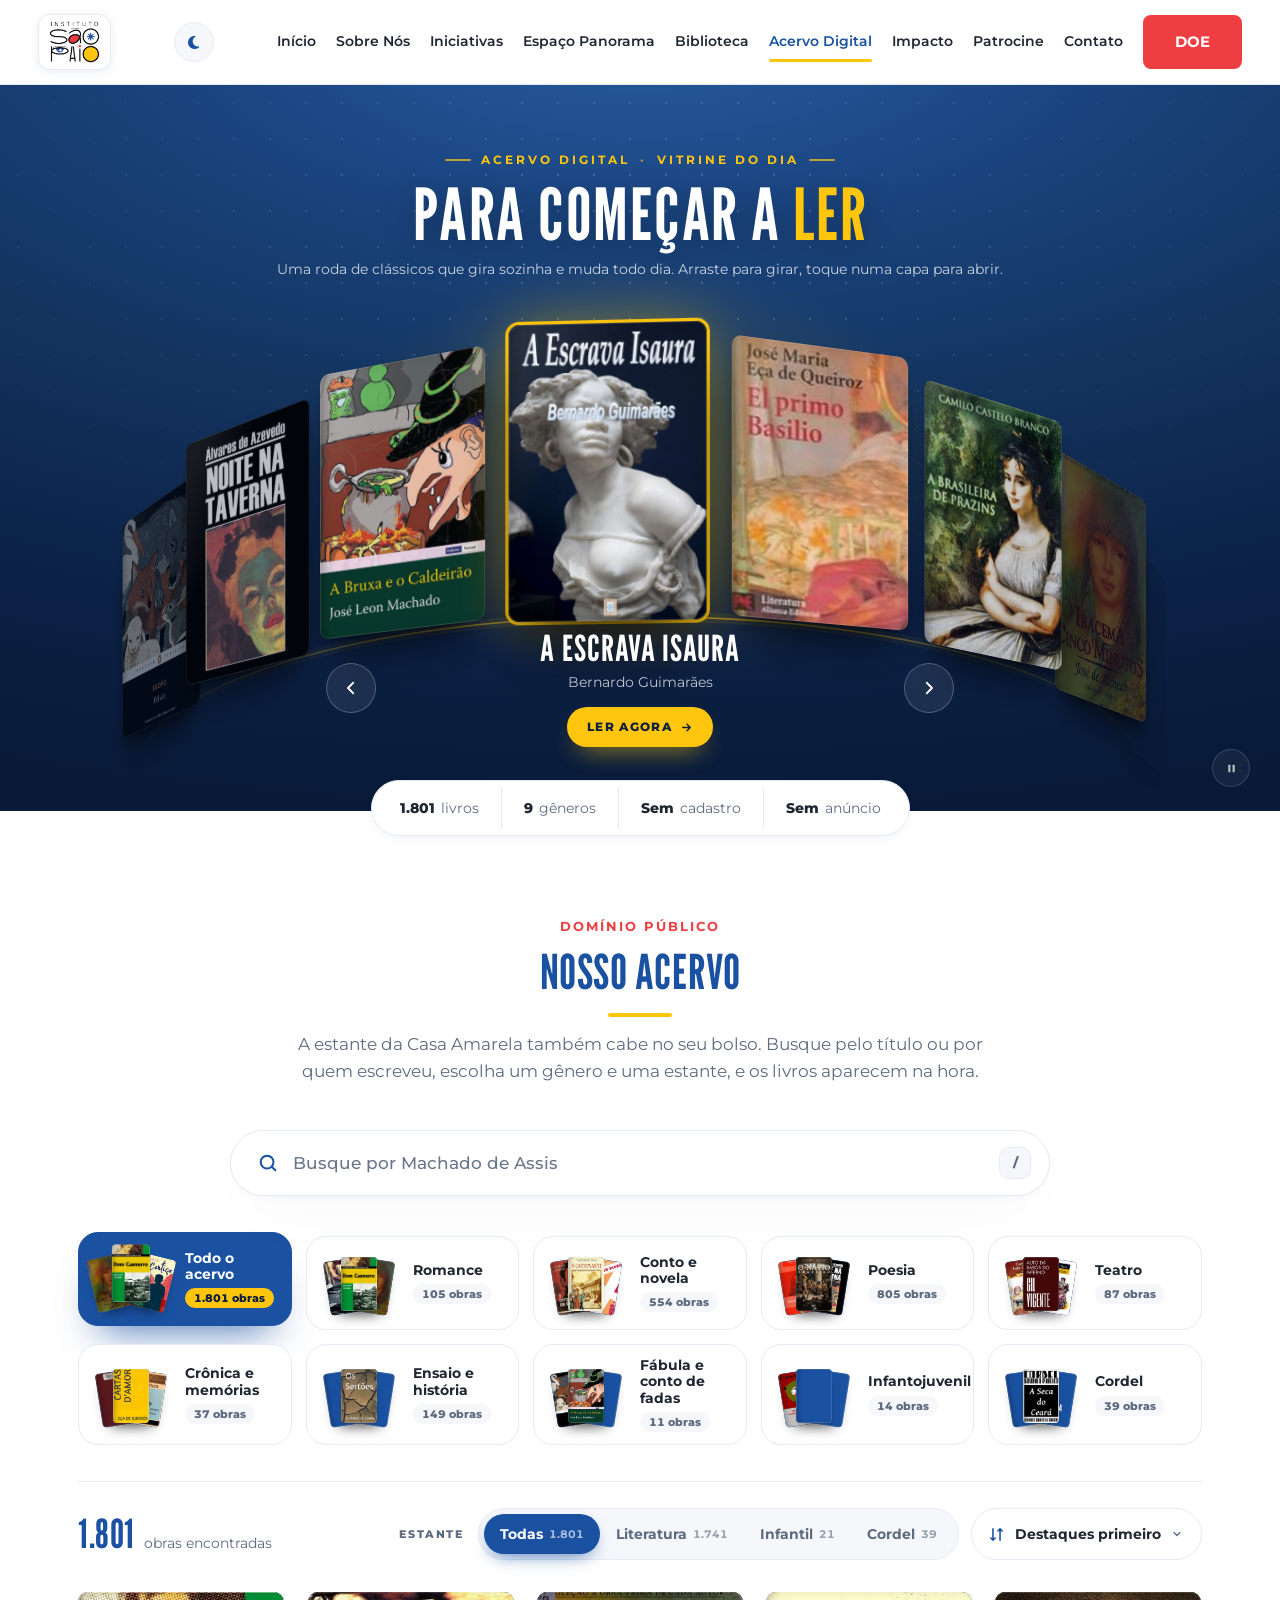
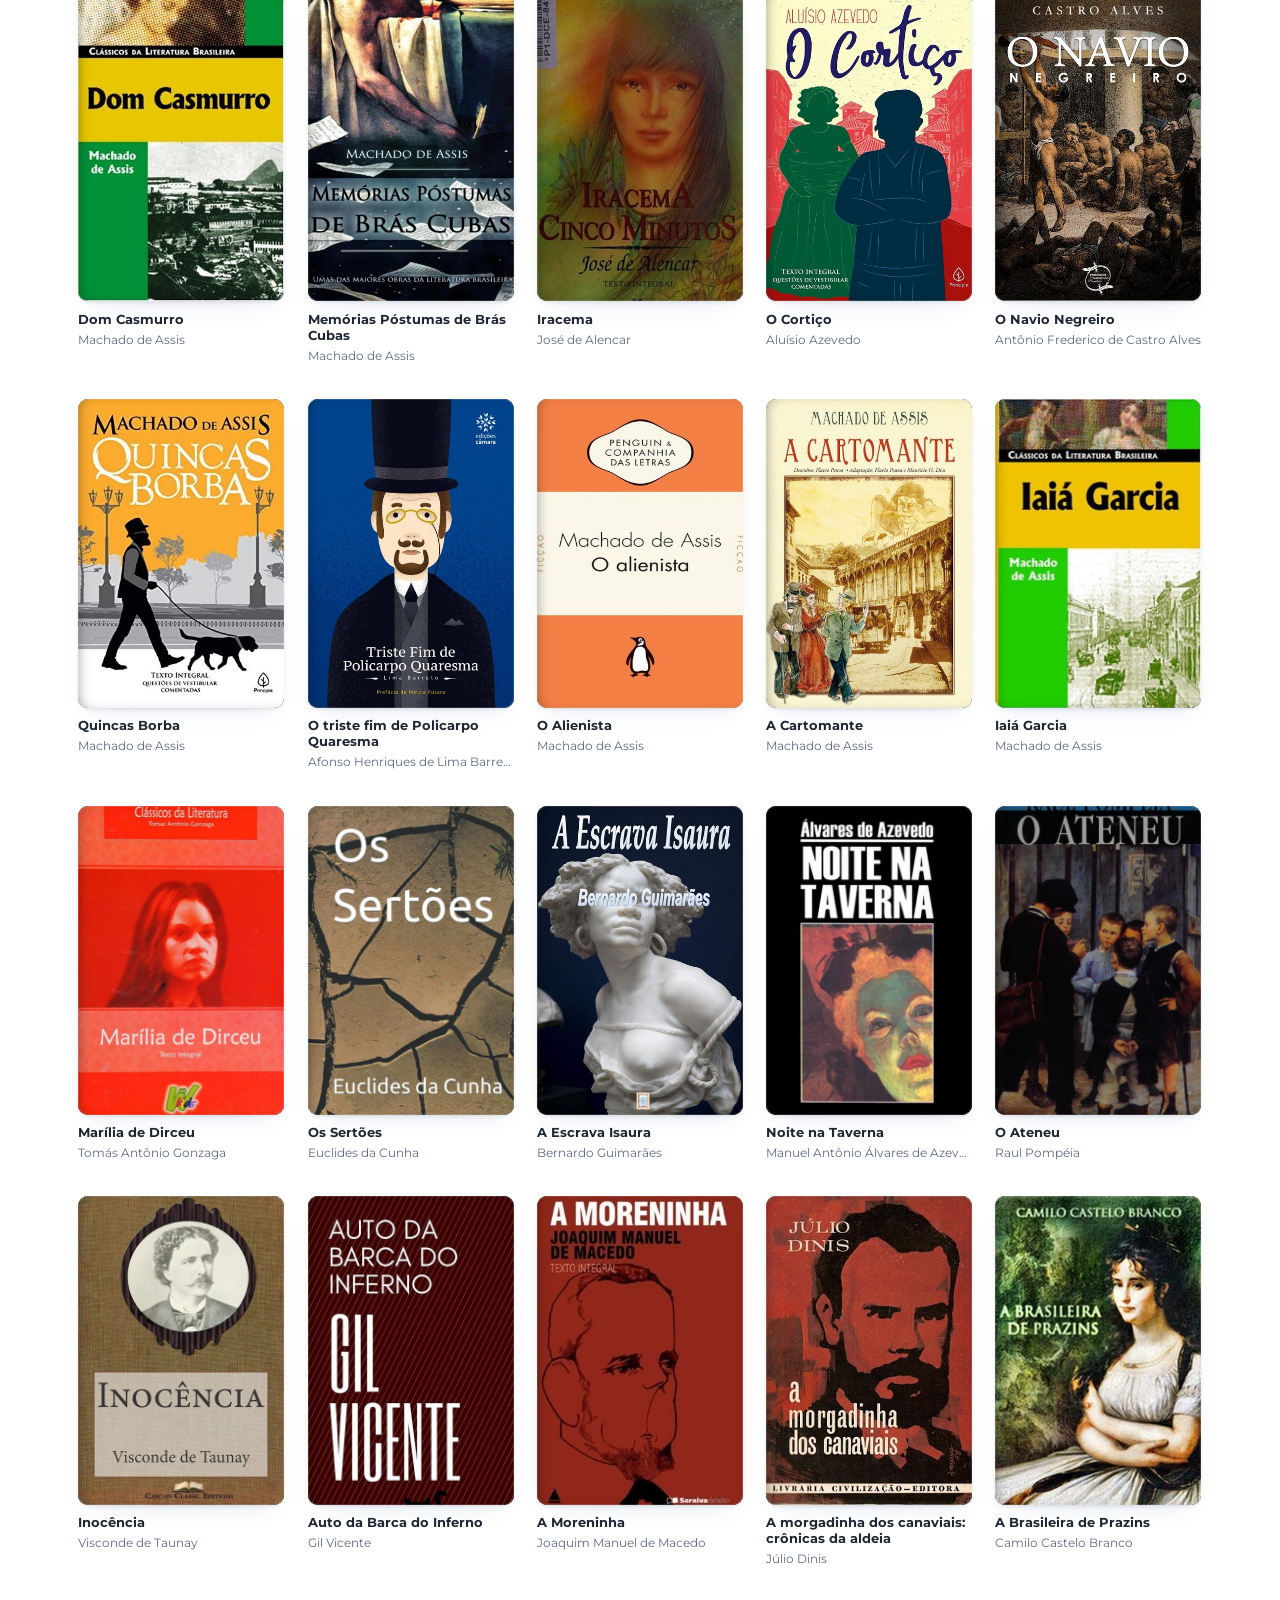
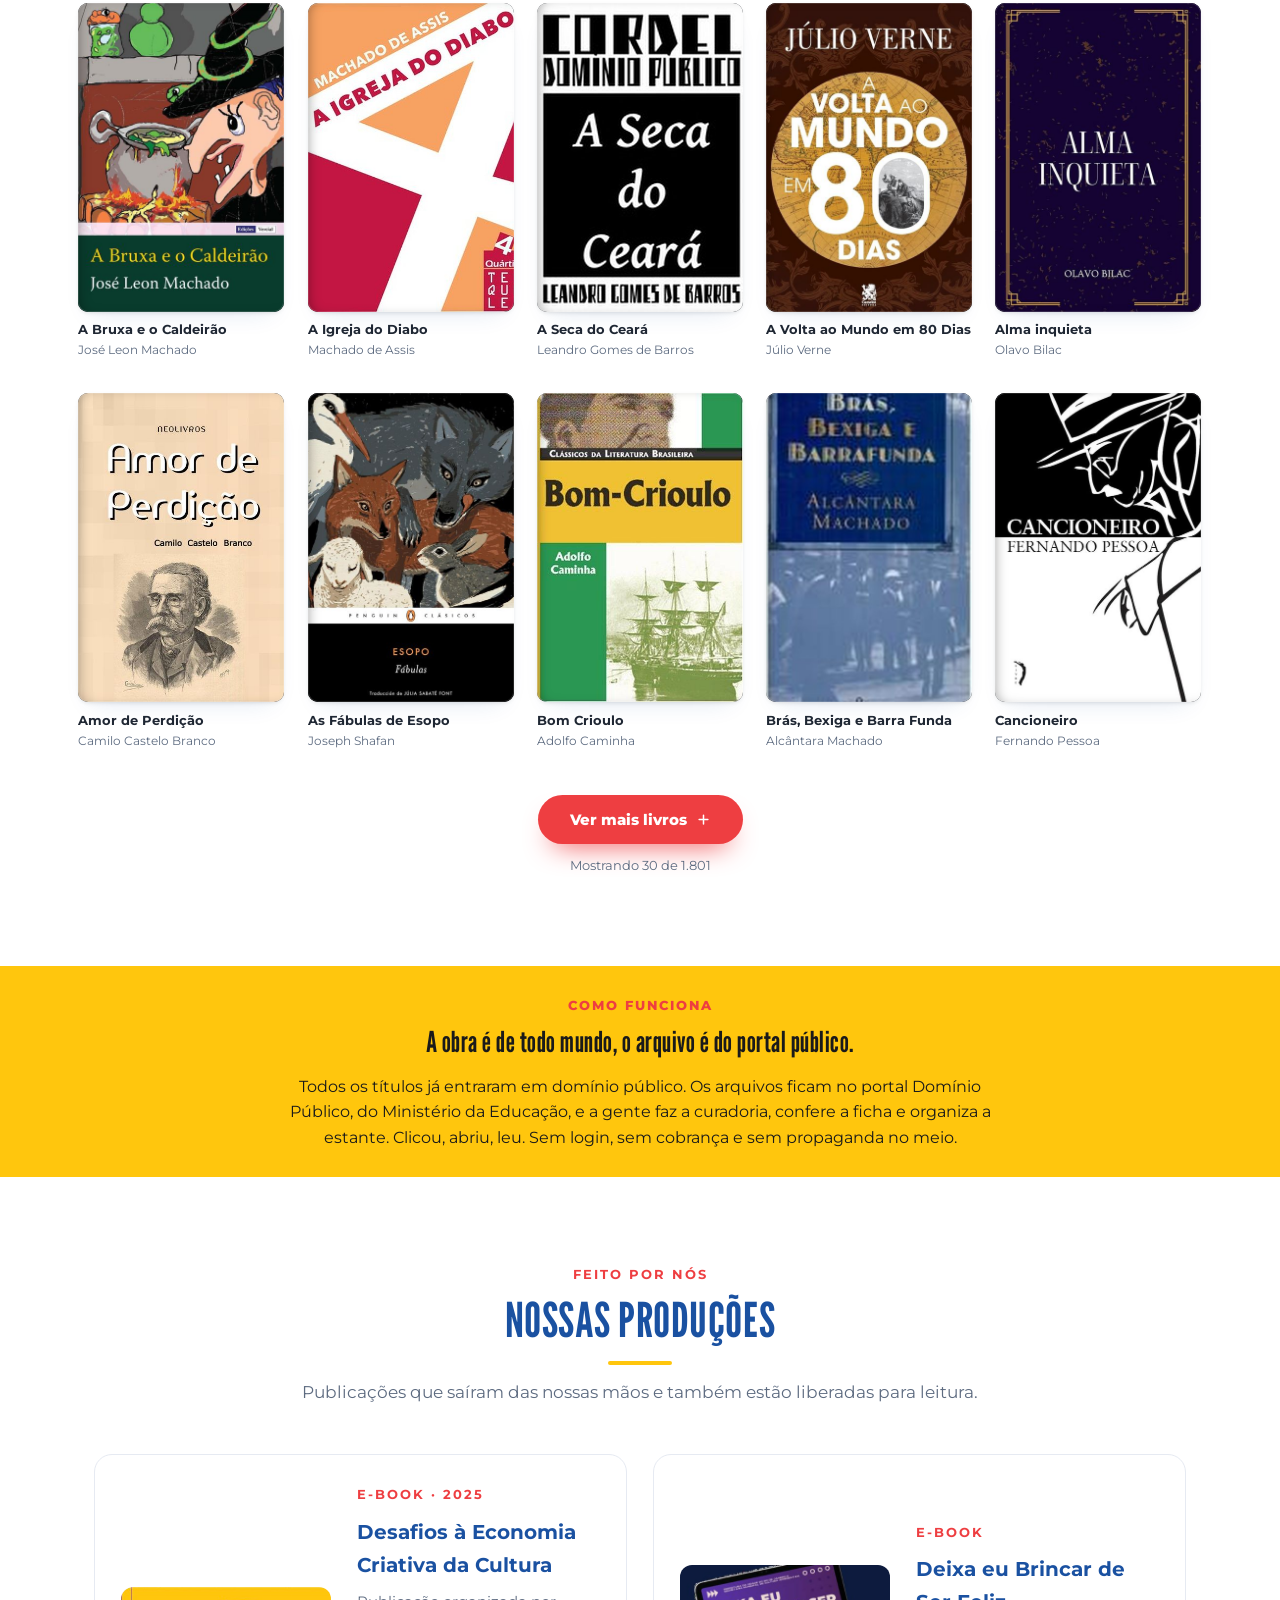
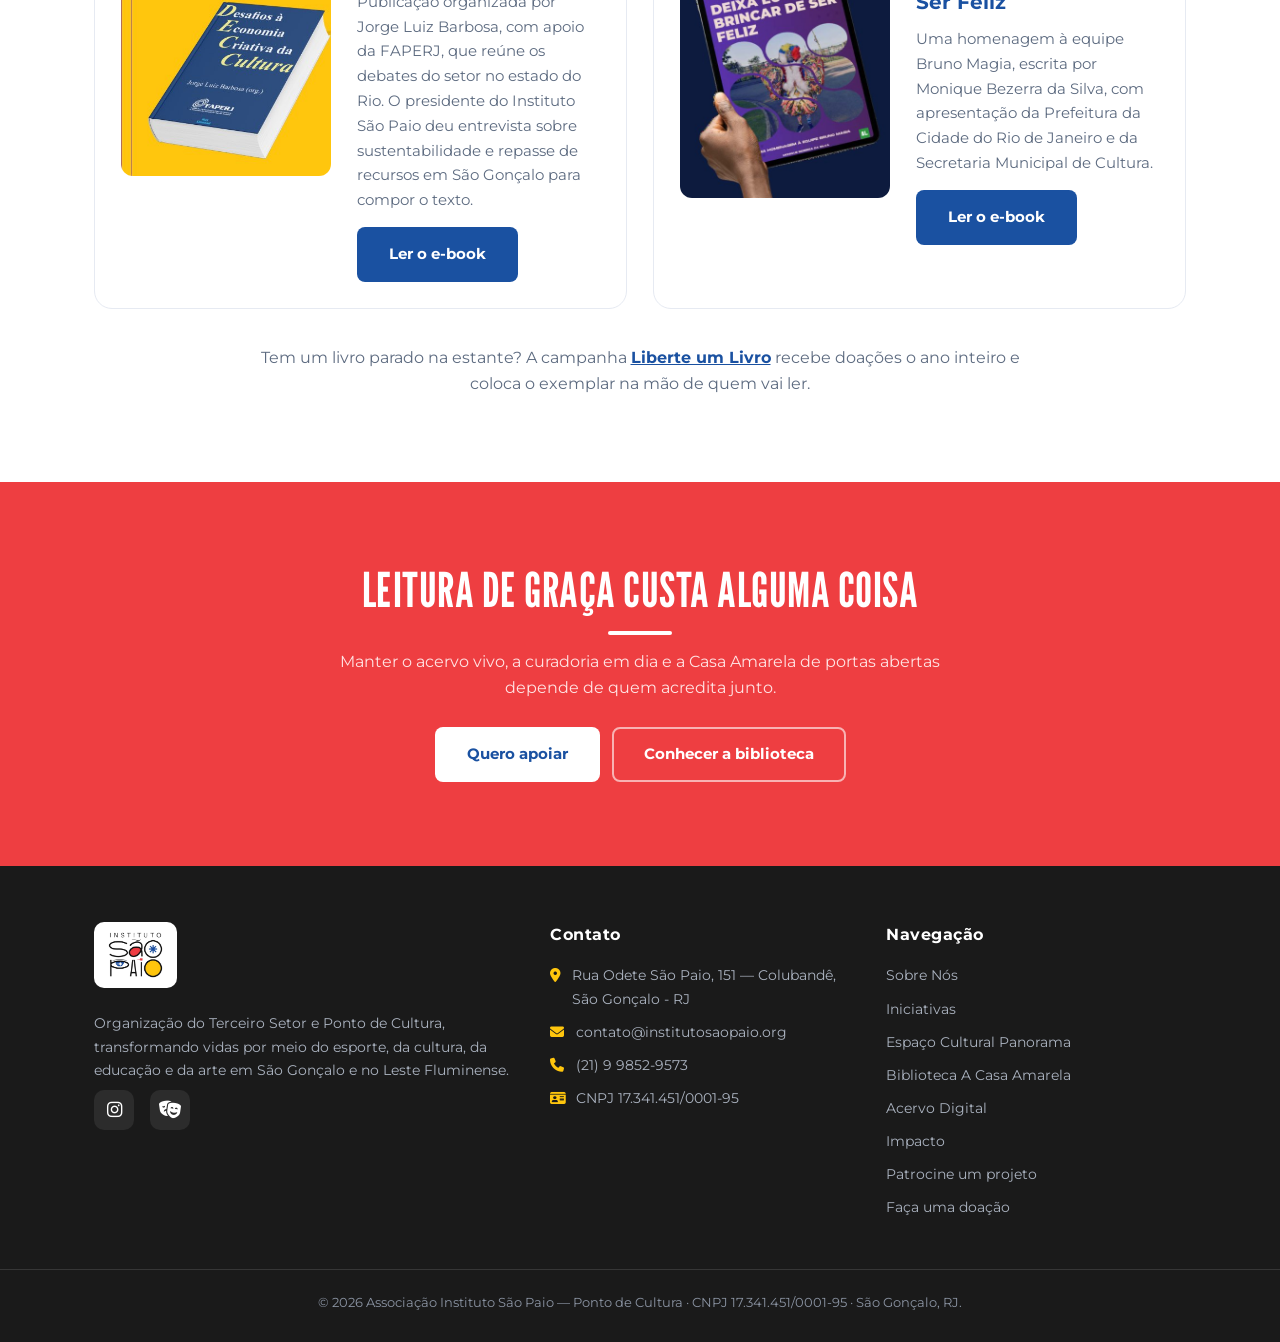
==== acervo.html @ c8439cd5 "Publica o novo Acervo Digital: vitrine em meia-lua e busca refeita A vitrine do dia virou um anel 3D" ====
<!DOCTYPE html>
<html lang="pt-BR">
<head>
    <meta charset="UTF-8">
    <meta name="viewport" content="width=device-width, initial-scale=1.0">
    <meta name="description" content="Acervo Digital da Biblioteca A Casa Amarela Oton São Paio: mais de 1.800 obras de literatura, literatura infantil e cordel em domínio público, com capa e leitura direta, de graça, sem cadastro e sem anúncio.">
    <title>Acervo Digital — Biblioteca A Casa Amarela Oton São Paio</title>
    <link rel="preconnect" href="https://fonts.googleapis.com">
    <link rel="preconnect" href="https://fonts.gstatic.com" crossorigin>
    <link href="https://fonts.googleapis.com/css2?family=League+Gothic&family=Montserrat:wght@400;500;600;700;800&display=swap" rel="stylesheet">
    <link rel="stylesheet" href="https://cdnjs.cloudflare.com/ajax/libs/font-awesome/6.4.0/css/all.min.css">
    <script>
        /* Aplica o tema salvo antes da página aparecer (evita "piscar") */
        (function(){try{var t=localStorage.getItem('isp-tema')||'claro';document.documentElement.setAttribute('data-tema',t);}catch(e){}})();
    </script>
    <link rel="icon" type="image/png" href="img/Logo.png">
    <link rel="stylesheet" href="style.css?v=20260926d">
</head>
<body>
    <!-- ===== CABECALHO (igual em todas as paginas) ===== -->
    <header class="site-header">
        <div class="header-inner">
            <a class="brand" href="index.html">
                <img class="logo" src="img/Logo.png" alt="Instituto São Paio">
            </a>
            <button class="nav-toggle" aria-label="Abrir menu"><i class="fas fa-bars"></i></button>
            <nav class="nav">
            <a class="nav-link" href="index.html">Início</a>
            <a class="nav-link" href="sobre.html">Sobre Nós</a>
            <a class="nav-link" href="iniciativas.html">Iniciativas</a>
            <a class="nav-link" href="panorama.html">Espaço Panorama</a>
            <a class="nav-link" href="biblioteca.html">Biblioteca</a>
            <a class="nav-link active" href="acervo.html">Acervo Digital</a>
            <a class="nav-link" href="impacto.html">Impacto</a>
            <a class="nav-link" href="patrocine.html">Patrocine</a>
            <a class="nav-link" href="contato.html">Contato</a>
            <a class="btn btn--accent" href="doe.html">DOE</a>
            </nav>
        </div>
    </header>

    <!-- ===== VITRINE DO DIA: anel 3D de capas em meia-lua, girando sempre =====
         O anel é montado pelo acervo.js. Nas datas marcadas (window.ACERVO_DATAS)
         os textos do topo e os livros da roda mudam para o tema da data. -->
    <section class="acv-palco" id="acv-palco" aria-roledescription="carrossel" aria-label="Vitrine do dia">
        <div class="acv-pontos" aria-hidden="true"></div>
        <div class="acv-halo" aria-hidden="true"></div>
        <svg class="acv-orbita" id="acv-orbita" aria-hidden="true"></svg>
        <div class="acv-cena" id="acv-cena"><div class="acv-anel" id="acv-anel" aria-hidden="true"></div></div>

        <div class="acv-palco-topo">
            <div class="acv-eyebrow"><h1>Acervo Digital</h1><span class="acv-ponto" aria-hidden="true">·</span><span id="rec-eyebrow">Vitrine do dia</span></div>
            <h2 class="acv-titulo" id="rec-titulo">Para começar a <em>ler</em></h2>
            <p class="acv-sub" id="rec-sub">Uma roda de clássicos que gira sozinha e muda todo dia. Arraste para girar, toque numa capa para abrir.</p>
        </div>
        <div class="acv-palco-meio" id="acv-palco-meio"></div>
        <div class="acv-palco-base">
            <button class="acv-seta" id="acv-seta-ant" type="button" aria-label="Livro anterior"><svg viewBox="0 0 24 24" fill="none" stroke="currentColor" stroke-width="2.4" aria-hidden="true"><path d="M15 5l-7 7 7 7" stroke-linecap="round" stroke-linejoin="round"/></svg></button>
            <a class="acv-legenda acv-troca" id="acv-legenda" href="#acervo" rel="noopener">
                <span class="acv-lt" id="acv-leg-t">&nbsp;</span>
                <span class="acv-la" id="acv-leg-a">&nbsp;</span>
                <span class="acv-ler">Ler agora <svg viewBox="0 0 24 24" fill="none" stroke="currentColor" stroke-width="2.6" aria-hidden="true"><path d="M5 12h14M13 6l6 6-6 6" stroke-linecap="round" stroke-linejoin="round"/></svg></span>
            </a>
            <button class="acv-seta" id="acv-seta-prox" type="button" aria-label="Próximo livro"><svg viewBox="0 0 24 24" fill="none" stroke="currentColor" stroke-width="2.4" aria-hidden="true"><path d="M9 5l7 7-7 7" stroke-linecap="round" stroke-linejoin="round"/></svg></button>
        </div>
        <button class="acv-pausa" id="acv-pausa" type="button" aria-pressed="false" aria-label="Pausar a vitrine"><svg class="acv-i-pausa" viewBox="0 0 24 24" fill="currentColor" aria-hidden="true"><rect x="6" y="5" width="4" height="14" rx="1.2"/><rect x="14" y="5" width="4" height="14" rx="1.2"/></svg><svg class="acv-i-play" viewBox="0 0 24 24" fill="currentColor" aria-hidden="true"><path d="M8 5.5v13a1 1 0 0 0 1.5.86l10-6.5a1 1 0 0 0 0-1.72l-10-6.5A1 1 0 0 0 8 5.5Z"/></svg></button>
    </section>

    <div class="acv-numeros-faixa">
        <div class="acv-numeros">
            <span><b id="acv-total">1.801</b> livros</span>
            <span><b>9</b> gêneros</span>
            <span><b>Sem</b> cadastro</span>
            <span><b>Sem</b> anúncio</span>
        </div>
    </div>

    <!-- ===== ACERVO: busca, gêneros, estante e ordem ===== -->
    <section class="section acv-acervo" id="acervo">
        <div class="acv-wrap">
            <div class="section-head reveal">
                <span class="eyebrow">Domínio público</span>
                <h2 class="section-title">Nosso acervo</h2>
                <p class="section-sub">A estante da Casa Amarela também cabe no seu bolso. Busque pelo título ou por quem escreveu, escolha um gênero e uma estante, e os livros aparecem na hora.</p>
            </div>

            <div class="acv-descoberta" id="acv-descoberta">
                <div class="acv-cmd" id="acv-cmd">
                    <label class="acv-cmd-campo" for="acv-busca">
                        <svg class="acv-lupa" viewBox="0 0 24 24" fill="none" stroke="currentColor" stroke-width="2.2" aria-hidden="true"><circle cx="11" cy="11" r="7"/><path d="M20 20l-3.6-3.6" stroke-linecap="round"/></svg>
                        <input type="search" id="acv-busca" placeholder="Busque por título ou autor" autocomplete="off" spellcheck="false"
                            role="combobox" aria-autocomplete="list" aria-expanded="false" aria-controls="acv-sug" aria-label="Buscar no acervo por título ou autor">
                        <span class="acv-kbd" aria-hidden="true">/</span>
                        <button class="acv-limpa-busca" id="acv-limpa-busca" type="button" aria-label="Limpar a busca"><svg viewBox="0 0 24 24" fill="none" stroke="currentColor" stroke-width="2.6" aria-hidden="true"><path d="M6 6l12 12M18 6L6 18" stroke-linecap="round"/></svg></button>
                    </label>
                    <div class="acv-sug" id="acv-sug" role="listbox" aria-label="Sugestões da busca"></div>
                </div>

                <div class="acv-generos" id="acv-generos" role="group" aria-label="Gêneros"></div>

                <div class="acv-ferramentas" id="acv-ferramentas">
                    <p class="acv-contador" id="acv-contador"><b>0</b><span id="acv-ct-txt">obras</span></p>
                    <div class="acv-ferr-dir">
                        <div class="acv-seg-bloco">
                            <span class="acv-rotulo">Estante</span>
                            <div class="acv-seg-wrap"><div class="acv-seg" id="acv-seg" role="group" aria-label="Estante"><span class="acv-seg-thumb" id="acv-seg-thumb"></span></div></div>
                        </div>
                        <div class="acv-ordem" id="acv-ordem">
                            <button class="acv-ordem-btn" id="acv-ordem-btn" type="button" aria-haspopup="true" aria-expanded="false" aria-label="Ordenar a estante">
                                <svg class="acv-ic" viewBox="0 0 24 24" fill="none" stroke="currentColor" stroke-width="2.2" aria-hidden="true"><path d="M7 4v16M7 20l-3-3M7 20l3-3M17 20V4M17 4l-3 3M17 4l3 3" stroke-linecap="round" stroke-linejoin="round"/></svg>
                                <span class="acv-ordem-txt" id="acv-ordem-txt">Destaques primeiro</span>
                                <svg class="acv-chev" viewBox="0 0 24 24" fill="none" stroke="currentColor" stroke-width="2.6" aria-hidden="true"><path d="M6 9l6 6 6-6" stroke-linecap="round" stroke-linejoin="round"/></svg>
                            </button>
                            <div class="acv-ordem-pop" id="acv-ordem-pop" role="menu"></div>
                        </div>
                    </div>
                </div>
                <div class="acv-ativos" id="acv-ativos"></div>
                <p class="acv-sr" id="acv-aviso" aria-live="polite"></p>
            </div>

            <div class="acv-estante" id="acv-estante"></div>
            <div class="acv-mais-linha">
                <button class="acv-mais" id="acv-mais" type="button" hidden>Ver mais livros <svg viewBox="0 0 24 24" fill="none" stroke="currentColor" stroke-width="2.4" aria-hidden="true"><path d="M12 5v14M5 12h14" stroke-linecap="round"/></svg></button>
                <span class="acv-mais-info" id="acv-mais-info"></span>
            </div>
        </div>
    </section>

    <!-- doca flutuante: aparece quando o painel de busca sai da tela -->
    <div class="acv-doca" id="acv-doca" role="toolbar" aria-label="Atalhos do acervo">
        <button class="acv-d-ic" id="acv-d-busca" type="button" aria-label="Buscar no acervo"><svg viewBox="0 0 24 24" fill="none" stroke="currentColor" stroke-width="2.3" aria-hidden="true"><circle cx="11" cy="11" r="7"/><path d="M20 20l-3.6-3.6" stroke-linecap="round"/></svg></button>
        <button class="acv-d-info" id="acv-d-info" type="button"><svg viewBox="0 0 24 24" fill="none" stroke="currentColor" stroke-width="2.2" aria-hidden="true"><path d="M4 6h16M7 12h10M10 18h4" stroke-linecap="round"/></svg><span id="acv-d-txt">Todo o acervo</span><b class="acv-d-n" id="acv-d-n">1.801</b></button>
        <button class="acv-d-ic acv-d-topo" id="acv-d-topo" type="button" aria-label="Voltar para a vitrine"><svg viewBox="0 0 24 24" fill="none" stroke="currentColor" stroke-width="2.6" aria-hidden="true"><path d="M12 19V5M6 11l6-6 6 6" stroke-linecap="round" stroke-linejoin="round"/></svg></button>
    </div>

    <!-- ===== FAIXA: DE ONDE VEM O ARQUIVO ===== -->
    <div class="ponto-cultura">
        <span class="selo-tag">Como funciona</span><br>
        <strong>A obra é de todo mundo, o arquivo é do portal público.</strong>
        <p>Todos os títulos já entraram em domínio público. Os arquivos ficam no portal Domínio Público, do
        Ministério da Educação, e a gente faz a curadoria, confere a ficha e organiza a estante. Clicou, abriu, leu.
        Sem login, sem cobrança e sem propaganda no meio.</p>
    </div>

    <!-- ===== NOSSAS PRODUÇÕES ===== -->
    <section class="section">
        <div class="container">
            <div class="section-head reveal">
                <span class="eyebrow">Feito por nós</span>
                <h2 class="section-title">Nossas produções</h2>
                <p class="section-sub">Publicações que saíram das nossas mãos e também estão liberadas para leitura.</p>
            </div>
            <div class="grid grid--2">
                <article class="producao reveal">
                    <img src="img/acervo/ebook-economia-criativa.jpg" alt="Capa do e-book Desafios à Economia Criativa da Cultura, organizado por Jorge Luiz Barbosa">
                    <div>
                        <span class="eyebrow">E-book · 2025</span>
                        <h3>Desafios à Economia Criativa da Cultura</h3>
                        <p>Publicação organizada por Jorge Luiz Barbosa, com apoio da FAPERJ, que reúne os debates do setor
                        no estado do Rio. O presidente do Instituto São Paio deu entrevista sobre sustentabilidade e repasse
                        de recursos em São Gonçalo para compor o texto.</p>
                        <a class="btn btn--primary" href="https://bit.ly/458bERw" target="_blank" rel="noopener">Ler o e-book</a>
                    </div>
                </article>
                <article class="producao reveal">
                    <img src="img/acervo/ebook-deixa-eu-brincar.jpg" alt="Capa do e-book Deixa eu brincar de ser feliz, de Monique Bezerra da Silva">
                    <div>
                        <span class="eyebrow">E-book</span>
                        <h3>Deixa eu Brincar de Ser Feliz</h3>
                        <p>Uma homenagem à equipe Bruno Magia, escrita por Monique Bezerra da Silva, com apresentação da
                        Prefeitura da Cidade do Rio de Janeiro e da Secretaria Municipal de Cultura.</p>
                        <a class="btn btn--primary" href="https://drive.google.com/file/d/1ni_nSb9o7B3if4vmaqcCxRSrOyg22CZX/view" target="_blank" rel="noopener">Ler o e-book</a>
                    </div>
                </article>
            </div>
            <p class="reveal" style="text-align:center;max-width:760px;margin:36px auto 0;color:var(--texto-suave);">
            Tem um livro parado na estante? A campanha <a href="biblioteca.html" style="color:var(--azul);font-weight:700;">Liberte um Livro</a>
            recebe doações o ano inteiro e coloca o exemplar na mão de quem vai ler.</p>
        </div>
    </section>

    <!-- ===== CTA ===== -->
    <section class="section doe-band">
        <div class="container">
            <div class="section-head" style="margin-bottom:0;">
                <h2 class="section-title">Leitura de graça custa alguma coisa</h2>
                <p style="margin-top:14px;">Manter o acervo vivo, a curadoria em dia e a Casa Amarela de portas abertas
                depende de quem acredita junto.</p>
                <a class="btn btn--light" href="doe.html">Quero apoiar</a>
                <a class="btn btn--outline-light" href="biblioteca.html" style="margin-left:8px;">Conhecer a biblioteca</a>
            </div>
        </div>
    </section>

    <!-- ===== RODAPE (igual em todas as paginas) ===== -->
    <footer class="site-footer">
        <div class="container footer-grid">
            <div class="footer-col">
                <div class="footer-logo"><img src="img/Logo.png" alt="Instituto São Paio"></div>
                <p>Organização do Terceiro Setor e Ponto de Cultura, transformando vidas por meio do esporte, da cultura, da educação e da arte em São Gonçalo e no Leste Fluminense.</p>
                <div class="social">
                    <a href="https://www.instagram.com/institutosaopaio/" target="_blank" rel="noopener" aria-label="Instagram do Instituto"><i class="fab fa-instagram"></i></a>
                    <a href="https://www.instagram.com/espacoculturalpanorama/" target="_blank" rel="noopener" aria-label="Instagram do Espaço Panorama"><i class="fas fa-masks-theater"></i></a>
                </div>
            </div>
            <div class="footer-col">
                <h4>Contato</h4>
                <ul>
                    <li><i class="fas fa-map-marker-alt"></i> Rua Odete São Paio, 151 — Colubandê, São Gonçalo - RJ</li>
                    <li><i class="fas fa-envelope"></i> contato@institutosaopaio.org</li>
                    <li><i class="fas fa-phone"></i> (21) 9 9852-9573</li>
                    <li><i class="fas fa-id-card"></i> CNPJ 17.341.451/0001-95</li>
                </ul>
            </div>
            <div class="footer-col">
                <h4>Navegação</h4>
                <ul>
                    <li><a href="sobre.html">Sobre Nós</a></li>
                    <li><a href="iniciativas.html">Iniciativas</a></li>
                    <li><a href="panorama.html">Espaço Cultural Panorama</a></li>
                    <li><a href="biblioteca.html">Biblioteca A Casa Amarela</a></li>
                    <li><a href="acervo.html">Acervo Digital</a></li>
                    <li><a href="impacto.html">Impacto</a></li>
                    <li><a href="patrocine.html">Patrocine um projeto</a></li>
                    <li><a href="doe.html">Faça uma doação</a></li>
                </ul>
            </div>
        </div>
        <div class="footer-bottom">
            © <span class="ano-atual">2026</span> Associação Instituto São Paio — Ponto de Cultura · CNPJ 17.341.451/0001-95 · São Gonçalo, RJ.
        </div>
    </footer>

    <script src="dados.js?v=20260920a"></script>
    <script src="script.js?v=20260920a"></script>
    <script src="acervo.js?v=20260926a"></script>
</body>
</html>
---- style.css ----
/* ============================================================
   style.css — Instituto São Paio (site oficial)
   Um único arquivo de estilo para TODAS as páginas.

   CORES: são exatamente as da logo (amostradas dos pixels):
     Azul     #1A51A1  -> cor principal (estrutura, títulos, links)
     Vermelho #EE3E41  -> ação / destaque (botão DOE, detalhes)
     Amarelo  #FFC60D  -> acento quente, usado com parcimônia
     Preto    #1A1A1A  -> texto
   A proposta é "clean": fundo claro, bastante respiro e o azul
   conduzindo tudo, com o vermelho reservado para a ação principal.
   ============================================================ */

/* ---------- RESET ---------- */
* { margin: 0; padding: 0; box-sizing: border-box; }

:root {
    /* Cores da marca */
    --azul:        #1A51A1;
    --azul-escuro: #133d7a;
    --vermelho:    #EE3E41;
    --amarelo:     #FFC60D;
    --preto:       #1A1A1A;

    /* Tons de apoio (clean) */
    --fundo:       #ffffff;
    --fundo-alt:   #f5f7fb;   /* seções alternadas */
    --borda:       #e6eaf2;
    --texto:       #1f2733;
    --texto-suave: #5d6b80;

    /* Fontes */
    --display: 'League Gothic', 'Arial Narrow', sans-serif;
    --corpo:   'Montserrat', Arial, sans-serif;
}

html { scroll-behavior: smooth; scroll-padding-top: 90px; overflow-x: hidden; }
body {
    overflow-x: hidden;
    font-family: var(--corpo);
    color: var(--texto);
    background: var(--fundo);
    line-height: 1.65;
    -webkit-font-smoothing: antialiased;
}
img { max-width: 100%; display: block; }
a { color: inherit; }


/* ============================================================
   TIPOGRAFIA — títulos com a fonte condensada (cara de cultura)
   ============================================================ */
.section-title,
.hero-title {
    font-family: var(--display);
    font-weight: 400;
    line-height: 1.02;
    letter-spacing: 0.5px;
    text-transform: uppercase;
}
.hero-title { font-size: clamp(2.6rem, 7vw, 5rem); }
.section-title { font-size: clamp(1.9rem, 4vw, 3rem); color: var(--azul); }

.eyebrow {
    font-family: var(--corpo);
    font-weight: 700;
    font-size: 13px;
    letter-spacing: 2px;
    text-transform: uppercase;
    color: var(--vermelho);
    display: inline-block;
    margin-bottom: 10px;
}
/* tracinho amarelo embaixo dos títulos de seção */
.section-head { text-align: center; max-width: 720px; margin: 0 auto 48px; }
.section-head .section-title::after {
    content: "";
    display: block;
    width: 64px; height: 4px;
    background: var(--amarelo);
    border-radius: 4px;
    margin: 16px auto 0;
}
.section-sub { color: var(--texto-suave); margin-top: 14px; font-size: 1.05rem; }


/* ============================================================
   ESTRUTURA / ESPAÇAMENTO
   ============================================================ */
.container { max-width: 1140px; margin: 0 auto; padding: 0 24px; }
.section { padding: 84px 0; }
.section--alt  { background: var(--fundo-alt); }
.section--blue { background: var(--azul); color: #fff; }
.section--blue .section-title { color: #fff; }
.section--blue .eyebrow { color: var(--amarelo); }
.section--blue .section-sub { color: #cfe0f5; }


/* ============================================================
   BOTÕES
   ============================================================ */
.btn {
    display: inline-block;
    font-family: var(--corpo);
    font-weight: 700;
    font-size: 15px;
    text-decoration: none;
    padding: 13px 30px;
    border-radius: 8px;
    border: 2px solid transparent;
    cursor: pointer;
    transition: transform .18s ease, background .2s, color .2s, border-color .2s;
}
.btn:hover { transform: translateY(-2px); }
.btn--primary { background: var(--azul); color: #fff; }
.btn--primary:hover { background: var(--azul-escuro); }
.btn--accent  { background: var(--vermelho); color: #fff; }
.btn--accent:hover { background: #d62f32; }
.btn--ghost   { background: transparent; color: var(--azul); border-color: var(--azul); }
.btn--ghost:hover { background: var(--azul); color: #fff; }
.btn--light   { background: #fff; color: var(--azul); }
.btn--outline-light { background: transparent; color: #fff; border-color: rgba(255,255,255,.6); }
.btn--outline-light:hover { background: #fff; color: var(--azul); }


/* ============================================================
   CABEÇALHO — fixo no topo, claro e levemente translúcido
   ============================================================ */
.site-header {
    position: sticky;
    top: 0;
    z-index: 200;
    background: rgba(255, 255, 255, 0.88);
    backdrop-filter: blur(10px);
    -webkit-backdrop-filter: blur(10px);
    border-bottom: 1px solid var(--borda);
    transition: padding .25s, box-shadow .25s;
}
.header-inner {
    max-width: 1180px;
    margin: 0 auto;
    padding: 14px 24px;
    display: flex;
    align-items: center;
    justify-content: space-between;
    gap: 20px;
}
.site-header.scrolled { box-shadow: 0 6px 22px rgba(26, 81, 161, 0.10); }
.site-header.scrolled .header-inner { padding-top: 8px; padding-bottom: 8px; }

.brand { display: inline-flex; align-items: center; }
/* Logo "demarcada": fica dentro de uma moldura branca arredondada,
   com borda e leve sombra, para destacá-la do cabeçalho. */
.brand .logo {
    height: 56px;
    transition: height .25s;
    background: #fff;
    padding: 6px 10px;
    border-radius: 12px;
    border: 1px solid var(--borda);
    box-shadow: 0 2px 10px rgba(26,81,161,.10);
}
.site-header.scrolled .brand .logo { height: 48px; }

.nav { display: flex; align-items: center; gap: 26px; }
.nav-link {
    text-decoration: none;
    color: var(--texto);
    font-weight: 600;
    font-size: 15px;
    padding: 4px 0;
    position: relative;
    transition: color .2s;
}
.nav-link:hover { color: var(--azul); }
/* página atual: sublinhado azul */
.nav-link.active { color: var(--azul); }
.nav-link.active::after {
    content: "";
    position: absolute;
    left: 0; right: 0; bottom: -4px;
    height: 3px;
    background: var(--amarelo);
    border-radius: 3px;
}

/* Botão hambúrguer (só aparece no celular) */
.nav-toggle {
    display: none;
    background: none;
    border: none;
    cursor: pointer;
    font-size: 26px;
    color: var(--azul);
    line-height: 1;
}


/* ============================================================
   HERO
   Home: hero claro e grande. Páginas internas: faixa azul menor.
   ============================================================ */
.hero {
    text-align: center;
    padding: 90px 24px 80px;
    max-width: 860px;
    margin: 0 auto;
}
.hero .hero-title { color: var(--azul); }
.hero-eyebrow {
    font-weight: 700; font-size: 14px; letter-spacing: 2px;
    text-transform: uppercase; color: var(--vermelho); margin-bottom: 16px;
}
.hero-text {
    color: var(--texto-suave);
    font-size: 1.18rem;
    max-width: 640px;
    margin: 22px auto 32px;
}
.hero-actions { display: flex; gap: 14px; justify-content: center; flex-wrap: wrap; }

/* Faixa azul de topo das páginas internas */
.page-hero {
    background: var(--azul);
    color: #fff;
    text-align: center;
    padding: 70px 24px;
}
.page-hero .hero-title { color: #fff; }
.page-hero .hero-eyebrow { color: var(--amarelo); }
.page-hero p { color: #cfe0f5; max-width: 640px; margin: 16px auto 0; }


/* ============================================================
   SELO PONTO DE CULTURA (reconhecimento oficial)
   ============================================================ */
.ponto-cultura {
    background: var(--amarelo);
    color: var(--preto);
    text-align: center;
    padding: 26px 24px;
}
.ponto-cultura .selo-tag {
    font-weight: 800; letter-spacing: 2px; text-transform: uppercase;
    font-size: 13px; color: var(--vermelho);
}
.ponto-cultura strong { font-size: clamp(1.3rem, 3vw, 1.8rem); font-family: var(--display); letter-spacing: .5px; }
.ponto-cultura p { max-width: 720px; margin: 8px auto 0; font-size: .98rem; }


/* ============================================================
   GRADES E CARDS
   ============================================================ */
.grid { display: grid; gap: 26px; }
.grid--2 { grid-template-columns: repeat(auto-fit, minmax(300px, 1fr)); }
.grid--3 { grid-template-columns: repeat(auto-fit, minmax(260px, 1fr)); }
.grid--4 { grid-template-columns: repeat(auto-fit, minmax(200px, 1fr)); }

.card {
    background: #fff;
    border: 1px solid var(--borda);
    border-radius: 16px;
    padding: 34px 28px;
    transition: transform .2s, box-shadow .2s, border-color .2s;
    display: flex;
    flex-direction: column;
}
.card:hover { transform: translateY(-5px); box-shadow: 0 16px 36px rgba(26,81,161,.10); border-color: #d4ddee; }
.card-icon {
    width: 64px; height: 64px; border-radius: 14px;
    display: flex; align-items: center; justify-content: center;
    font-size: 1.7rem; color: #fff; margin-bottom: 18px;
}
.icon-azul     { background: var(--azul); }
.icon-vermelho { background: var(--vermelho); }
.icon-amarelo  { background: var(--amarelo); color: var(--preto); }
.card h3 { font-size: 1.3rem; margin-bottom: 10px; color: var(--azul); }
.card p { color: var(--texto-suave); font-size: .96rem; flex-grow: 1; }
.card .btn-vermais {
    align-self: flex-start;
    margin-top: 20px;
    background: transparent;
    color: var(--vermelho);
    border: 2px solid var(--vermelho);
    padding: 9px 22px;
    border-radius: 8px;
    font-weight: 700;
    font-size: 14px;
    cursor: pointer;
    font-family: var(--corpo);
    transition: background .2s, color .2s;
}
.card .btn-vermais:hover { background: var(--vermelho); color: #fff; }

/* Card de projeto/realização com tag de ano */
.proj-card .ano {
    display: inline-block;
    font-weight: 800; font-size: 12px; letter-spacing: 1px;
    color: var(--vermelho); margin-bottom: 8px;
}


/* ============================================================
   NÚMEROS / CONTADOR (faixa azul)
   ============================================================ */
.stats { display: grid; grid-template-columns: repeat(auto-fit, minmax(180px,1fr)); gap: 34px; text-align: center; }
.stat-num {
    font-family: var(--display);
    font-size: clamp(2.8rem, 7vw, 4.4rem);
    line-height: 1;
    color: var(--amarelo);
    display: block;
}
.stat-label { display: block; margin-top: 8px; color: #dbe7f7; font-weight: 600; letter-spacing: .3px; }


/* ============================================================
   MISSÃO / VISÃO / VALORES + ODS + LINHA DO TEMPO
   ============================================================ */
.mv-card { text-align: left; }
.mv-card .card-icon { margin-bottom: 16px; }

.valores-list { list-style: none; display: flex; gap: 12px; flex-wrap: wrap; justify-content: center; margin-top: 8px; }
.valores-list li {
    background: #fff; border: 1px solid var(--borda); border-radius: 50px;
    padding: 10px 22px; font-weight: 700; color: var(--azul);
}
.valores-list li i { color: var(--amarelo); margin-right: 6px; }

/* ODS — agora são imagens (ícones oficiais). Troque os arquivos
   img/ods-4.png ... img/ods-13.png pelos ícones oficiais da ONU. */
.ods-grid { display: flex; flex-wrap: wrap; justify-content: center; gap: 16px; }
.ods-grid .ods-item { width: 104px; }
@media (max-width: 480px) { .ods-grid .ods-item { width: 84px; } }
.ods-item { border-radius: 10px; overflow: hidden; box-shadow: 0 4px 12px rgba(26,81,161,.10); transition: transform .2s; }
.ods-item:hover { transform: translateY(-4px); }
.ods-item img { width: 100%; aspect-ratio: 1/1; object-fit: cover; display: block; }

/* Linha do tempo (história) */
.timeline { max-width: 760px; margin: 0 auto; }
.timeline-item { display: flex; gap: 22px; padding-bottom: 28px; }
.timeline-item:last-child { padding-bottom: 0; }
.tl-year {
    font-family: var(--display); font-size: 1.8rem; color: var(--vermelho);
    min-width: 90px; text-align: right; line-height: 1.1;
}
.tl-body { border-left: 3px solid var(--amarelo); padding-left: 22px; }
.tl-body h3 { color: var(--azul); margin-bottom: 4px; }
.tl-body p { color: var(--texto-suave); font-size: .95rem; }


/* ============================================================
   SOBRE / BLOCO COM FOTO
   ============================================================ */
.media-row { display: grid; grid-template-columns: 1fr 1fr; gap: 44px; align-items: center; }
.media-row img { border-radius: 16px; box-shadow: 0 14px 34px rgba(26,81,161,.14); }
.media-row h2 { color: var(--azul); margin-bottom: 14px; }
.media-row p { color: var(--texto-suave); margin-bottom: 12px; }
.media-row strong { color: var(--texto); }


/* ============================================================
   GALERIA DE FOTOS (Espaço Panorama) — placeholders
   ============================================================ */
.gallery { display: grid; grid-template-columns: repeat(auto-fill, minmax(240px,1fr)); gap: 18px; }
.photo-placeholder {
    aspect-ratio: 4/3;
    border: 2px dashed #c4d0e6;
    border-radius: 14px;
    background: var(--fundo-alt);
    display: flex; flex-direction: column;
    align-items: center; justify-content: center;
    color: var(--texto-suave); text-align: center; padding: 16px;
    gap: 8px;
}
.photo-placeholder i { font-size: 1.8rem; color: var(--azul); }
.photo-placeholder span { font-size: .85rem; }
/* Quando colocar a foto: troque o conteúdo por <img src="img/foto.jpg" alt="..."> */


/* ============================================================
   IMPRENSA / CLIPPING
   ============================================================ */
.press-grid { display: grid; grid-template-columns: repeat(auto-fit, minmax(280px,1fr)); gap: 20px; }
.press-card {
    background: #fff; border: 1px solid var(--borda); border-radius: 14px;
    padding: 24px; transition: transform .2s, border-color .2s;
}
.press-card:hover { transform: translateY(-4px); border-color: var(--azul); }
.press-card .veiculo { font-size: 12px; font-weight: 800; letter-spacing: 1px; color: var(--vermelho); text-transform: uppercase; }
.press-card h3 { font-size: 1.05rem; color: var(--azul); margin: 8px 0 14px; line-height: 1.35; }
.press-card a { color: var(--azul); font-weight: 700; font-size: 14px; text-decoration: none; }
.press-card a:hover { text-decoration: underline; }


/* ============================================================
   CONTATO + FORMULÁRIO
   ============================================================ */
.contact-grid { display: grid; grid-template-columns: 1.1fr 0.9fr; gap: 30px; align-items: start; }
.form-card, .contact-info {
    background: #fff; border: 1px solid var(--borda); border-radius: 16px; padding: 30px;
}
.field { margin-bottom: 16px; }
.field label { display: block; font-weight: 700; font-size: 14px; margin-bottom: 6px; }
.field input, .field textarea {
    width: 100%; font-family: var(--corpo); font-size: 15px;
    padding: 12px 14px; border: 1px solid var(--borda); border-radius: 8px;
    background: var(--fundo-alt); color: var(--texto);
}
.field input:focus, .field textarea:focus { outline: none; border-color: var(--azul); background: #fff; }
.field textarea { resize: vertical; }
.form-msg { padding: 12px 14px; border-radius: 8px; font-size: 14px; margin-bottom: 14px; font-weight: 600; }
.form-msg.error   { background: #fdeaea; color: var(--vermelho); }
.form-msg.success { background: #eaf3ec; color: #1f8a4c; }
.btn-submit {
    width: 100%; background: var(--azul); color: #fff; border: none;
    padding: 14px; border-radius: 8px; font-weight: 700; font-size: 15px;
    cursor: pointer; font-family: var(--corpo); transition: background .2s;
}
.btn-submit:hover { background: var(--azul-escuro); }

.contact-info h3 { color: var(--azul); margin-bottom: 18px; font-size: 1.2rem; }
.contact-info ul { list-style: none; margin-bottom: 18px; }
.contact-info li { display: flex; gap: 12px; align-items: flex-start; color: var(--texto-suave); font-size: 14px; margin-bottom: 13px; }
.contact-info li i { color: var(--vermelho); width: 18px; text-align: center; margin-top: 4px; }
.map { border-radius: 12px; overflow: hidden; aspect-ratio: 4/3; border: 1px solid var(--borda); }
.map iframe { width: 100%; height: 100%; border: 0; }


/* ============================================================
   FAIXA DOE
   ============================================================ */
.doe-band { background: var(--vermelho); color: #fff; text-align: center; }
.doe-band .section-title { color: #fff; }
.doe-band .section-title::after { background: #fff; }
.doe-band p { max-width: 640px; margin: 0 auto 26px; color: #ffe3e3; }


/* ============================================================
   RODAPÉ
   ============================================================ */
.site-footer { background: var(--preto); color: #cdd3dc; padding: 56px 0 28px; }
.footer-grid { display: grid; grid-template-columns: 1.4fr 1fr 1fr; gap: 36px; }
.footer-col h4 { color: #fff; font-size: 1rem; margin-bottom: 16px; letter-spacing: .5px; }
.footer-col p, .footer-col a, .footer-col li { font-size: 14px; color: #aab2bf; }
.footer-col ul { list-style: none; }
.footer-col li { margin-bottom: 10px; display: flex; gap: 10px; align-items: flex-start; }
.footer-col li i { color: var(--amarelo); width: 16px; margin-top: 4px; }
.footer-col a { text-decoration: none; transition: color .2s; }
.footer-col a:hover { color: var(--amarelo); }
.footer-logo { background:#fff; padding:10px 14px; border-radius:10px; display:inline-block; margin-bottom:16px; }
.footer-logo img { height: 46px; }
.social { display: flex; gap: 16px; margin-top: 8px; }
.social a {
    width: 40px; height: 40px; border-radius: 10px;
    background: rgba(255,255,255,.08);
    display: flex; align-items: center; justify-content: center;
    font-size: 1.1rem; color: #fff; text-decoration: none; transition: background .2s, transform .2s;
}
.social a:hover { background: var(--azul); transform: translateY(-2px); }
.footer-bottom {
    border-top: 1px solid rgba(255,255,255,.12);
    margin-top: 40px; padding-top: 22px; text-align: center; font-size: 13px; color: #8b94a3;
}


/* ============================================================
   MODAL (Iniciativas "Ver mais")
   ============================================================ */
.modal {
    display: none; position: fixed; inset: 0; z-index: 1000;
    background: rgba(15, 30, 60, .6); backdrop-filter: blur(4px);
    padding: 20px; align-items: center; justify-content: center;
}
.modal.open { display: flex; }
.modal-box {
    background: #fff; border-radius: 18px; width: 100%; max-width: 540px;
    max-height: 90vh; overflow-y: auto; animation: modalIn .25s ease;
}
@keyframes modalIn { from { opacity:0; transform: translateY(20px) scale(.98);} to { opacity:1; transform:none; } }
.modal-head { display: flex; justify-content: space-between; align-items: center; padding: 24px 26px 0; }
.modal-tag { font-weight: 800; font-size: 12px; letter-spacing: 1px; text-transform: uppercase; color: var(--vermelho); }
.modal-close { background: none; border: none; font-size: 30px; line-height: 1; color: var(--texto-suave); cursor: pointer; }
.modal-close:hover { color: var(--preto); }
.modal-body { padding: 8px 26px 22px; }
.modal-body h2 { font-family: var(--display); color: var(--azul); font-size: 2rem; margin-bottom: 10px; }
.modal-desc { color: var(--texto-suave); margin-bottom: 20px; }
.modal-sub { font-weight: 800; color: var(--azul); margin-bottom: 12px; padding-bottom: 8px; border-bottom: 1px solid var(--borda); }
.modal-list { list-style: none; }
.modal-list li { display: flex; gap: 10px; padding: 8px 0; color: var(--texto-suave); }
.modal-list li::before { content: "✓"; color: #1f8a4c; font-weight: 800; }
.modal-foot { display: flex; gap: 10px; justify-content: flex-end; padding: 0 26px 26px; }


/* ============================================================
   TOAST (aviso flutuante do formulário)
   ============================================================ */
.toast {
    position: fixed; top: 90px; right: 20px; z-index: 2000;
    background: #fff; border: 1px solid var(--borda); border-left: 4px solid #1f8a4c;
    color: var(--texto); padding: 14px 20px; border-radius: 10px;
    box-shadow: 0 12px 30px rgba(15,30,60,.18); max-width: 320px;
    animation: toastIn .3s ease;
}
@keyframes toastIn { from { transform: translateX(400px); opacity: 0; } to { transform: none; opacity: 1; } }
.toast.out { animation: toastOut .3s ease forwards; }
@keyframes toastOut { to { transform: translateX(400px); opacity: 0; } }


/* ============================================================
   ANIMAÇÃO DE ENTRADA AO ROLAR
   ============================================================ */
.reveal { opacity: 0; transform: translateY(26px); transition: opacity .6s ease, transform .6s ease; }
.reveal.visible { opacity: 1; transform: none; }


/* ============================================================
   CERTIFICADO PONTO DE CULTURA (exibição estética)
   ============================================================ */
.cert-row { display: grid; grid-template-columns: 1fr 1.1fr; gap: 40px; align-items: center; }
.cert-frame {
    border-radius: 14px;
    overflow: hidden;
    box-shadow: 0 16px 40px rgba(26,81,161,.18);
    line-height: 0; /* remove respiro fantasma abaixo da imagem */
    transition: transform .25s;
}
.cert-frame:hover { transform: translateY(-4px) scale(1.01); }
.cert-frame img { width: 100%; border-radius: 14px; display: block; }
.cert-text .selo-tag { font-weight: 800; letter-spacing: 2px; text-transform: uppercase; font-size: 13px; color: var(--vermelho); }
.cert-text h2 { font-family: var(--display); color: var(--azul); font-size: clamp(1.8rem,4vw,2.6rem); margin: 6px 0 14px; }
.cert-text p { color: var(--texto-suave); margin-bottom: 10px; }
.cert-text .cert-id { font-size: 13px; color: var(--texto-suave); margin-top: 6px; }

/* ============================================================
   CARDS DE PROJETO COM FOTO (Iniciativas / Corredor / Impacto)
   ============================================================ */
.proj-card { padding: 0; overflow: hidden; }
.proj-card .proj-img { width: 100%; aspect-ratio: 16/10; object-fit: cover; display: block; background: var(--fundo-alt); }
.proj-card .proj-body { padding: 22px 24px 26px; display: flex; flex-direction: column; flex-grow: 1; }
.proj-card .ano { display: inline-block; font-weight: 800; font-size: 12px; letter-spacing: 1px; color: var(--vermelho); margin-bottom: 8px; }
.proj-card h3 { color: var(--azul); margin-bottom: 8px; font-size: 1.2rem; }
.proj-card p { color: var(--texto-suave); font-size: .95rem; flex-grow: 1; }
.proj-link { margin-top: 16px; align-self: flex-start; color: var(--azul); font-weight: 700; font-size: 14px; text-decoration: none; }
.proj-link:hover { text-decoration: underline; }
.proj-link i { font-size: 12px; margin-left: 4px; }

/* ============================================================
   APOIADORES / PARCEIROS (grade de logos)
   ============================================================ */
.apoiadores-grid { display: flex; flex-wrap: wrap; justify-content: center; align-items: center; gap: 48px; row-gap: 36px; }
/* Logos soltos, no formato das próprias bordas (sem caixa, sem fundo).
   O drop-shadow segue o CONTORNO real do logo (via transparência do PNG)
   e funciona como um halo de legibilidade: no modo claro é um halo
   escuro suave (logos brancos aparecem); no modo noturno é um halo
   claro suave (logos escuros aparecem). Nenhuma borda extra é criada. */
.apoiador-box {
    background: none; border: none; padding: 0;
    height: 112px; display: flex; align-items: center; justify-content: center;
    filter: drop-shadow(0 0 1px rgba(18, 30, 52, .30)) drop-shadow(0 6px 16px rgba(18, 30, 52, .18));
    transition: transform .2s, filter .2s;
}
.apoiador-box:hover { transform: translateY(-4px); filter: drop-shadow(0 0 1px rgba(18, 30, 52, .38)) drop-shadow(0 10px 22px rgba(18, 30, 52, .24)); }
.apoiador-box img { height: 100%; width: auto; max-width: 230px; object-fit: contain; }
/* No modo noturno, um "cartão" branco garante a legibilidade de
   qualquer logo (inclusive marcas escuras feitas para fundo claro). */
html[data-tema="escuro"] .apoiador-box {
    background: #fff; border-radius: 14px; padding: 10px 20px; box-sizing: border-box;
    filter: drop-shadow(0 6px 16px rgba(0, 0, 0, .35));
}
html[data-tema="escuro"] .apoiador-box:hover {
    filter: drop-shadow(0 10px 22px rgba(0, 0, 0, .45));
}
@media (max-width: 520px) { .apoiador-box { height: 84px; } .apoiador-box img { max-width: 170px; } }

/* ============================================================
   PÁGINA DOE — conta bancária + QR Code
   ============================================================ */
.doe-grid { display: grid; grid-template-columns: 1.1fr 0.9fr; gap: 30px; align-items: start; }
.doe-card { background: #fff; border: 1px solid var(--borda); border-radius: 16px; padding: 32px; }
.doe-card h3 { color: var(--azul); font-size: 1.3rem; margin-bottom: 18px; }
.dados-banco { list-style: none; }
.dados-banco li { display: flex; justify-content: space-between; gap: 14px; padding: 12px 0; border-bottom: 1px dashed var(--borda); font-size: 15px; }
.dados-banco li:last-child { border-bottom: none; }
.dados-banco .rotulo { color: var(--texto-suave); }
.dados-banco .valor { font-weight: 700; color: var(--texto); text-align: right; }
.pix-box {
    margin-top: 18px; background: var(--fundo-alt); border-radius: 10px; padding: 14px;
    display: flex; align-items: center; gap: 14px;
}
.pix-box .chave { font-weight: 700; color: var(--azul); word-break: break-all; }
.qr-card { background: #fff; border: 1px solid var(--borda); border-radius: 16px; padding: 28px; text-align: center; }
.qr-card img { width: 230px; max-width: 100%; border: 1px solid var(--borda); border-radius: 12px; padding: 10px; background: #fff; }
.qr-card p { color: var(--texto-suave); font-size: 14px; margin-top: 14px; }
.qr-card .aviso { font-size: 12px; color: var(--vermelho); margin-top: 8px; }

@media (max-width: 860px) {
    .cert-row { grid-template-columns: 1fr; }
    .doe-grid { grid-template-columns: 1fr; }
}


/* ============================================================
   RESPONSIVO
   ============================================================ */
@media (max-width: 860px) {
    .nav {
        position: fixed; top: 0; right: 0; height: 100vh; width: 260px;
        background: #fff; flex-direction: column; align-items: flex-start;
        padding: 90px 28px 28px; gap: 22px;
        box-shadow: -10px 0 40px rgba(15,30,60,.15);
        transform: translateX(100%); transition: transform .28s ease;
    }
    .nav.open { transform: translateX(0); }
    .nav-toggle { display: block; z-index: 300; }
    .media-row { grid-template-columns: 1fr; }
    .contact-grid { grid-template-columns: 1fr; }
    .footer-grid { grid-template-columns: 1fr; gap: 28px; }
    .timeline-item { gap: 14px; }
    .tl-year { min-width: 64px; font-size: 1.4rem; }
}

@media (prefers-reduced-motion: reduce) {
    html { scroll-behavior: auto; }
    .reveal { opacity: 1; transform: none; transition: none; }
    .modal-box, .toast { animation: none; }
}


/* ============================================================
   PROGRAMAÇÃO DO PANORAMA (cards de espetáculo, via dados.js)
   ============================================================ */
.prog-grid {
    display: grid;
    grid-template-columns: repeat(auto-fill, minmax(300px, 1fr));
    gap: 26px;
}
.prog-card {
    background: #fff;
    border: 1px solid var(--borda);
    border-radius: 16px;
    overflow: hidden;
    display: flex;
    flex-direction: column;
    transition: transform .18s ease, box-shadow .2s, border-color .2s;
}
.prog-card:hover { transform: translateY(-5px); box-shadow: 0 16px 36px rgba(26,81,161,.10); border-color: #d4ddee; }
.prog-foto { position: relative; aspect-ratio: 16/10; background: var(--fundo-alt); }
.prog-foto img { width: 100%; height: 100%; object-fit: cover; }
.prog-foto.img-quebrada::before {
    content: "\f630"; /* máscara de teatro (Font Awesome) */
    font-family: "Font Awesome 6 Free"; font-weight: 900;
    position: absolute; inset: 0;
    display: flex; align-items: center; justify-content: center;
    font-size: 2.2rem; color: var(--azul); opacity: .35;
}
.prog-data {
    position: absolute; top: 14px; left: 14px;
    background: var(--vermelho); color: #fff;
    border-radius: 10px; padding: 6px 12px;
    text-align: center; line-height: 1.05;
    box-shadow: 0 6px 16px rgba(0,0,0,.22);
}
.prog-data .d { display: block; font-family: var(--display); font-size: 1.7rem; }
.prog-data .m { display: block; font-size: 11px; font-weight: 800; letter-spacing: 1.5px; }
.prog-body { padding: 22px 24px 24px; display: flex; flex-direction: column; flex-grow: 1; gap: 8px; }
.prog-tipo {
    align-self: flex-start;
    font-size: 11px; font-weight: 800; letter-spacing: 1.5px; text-transform: uppercase;
    color: var(--azul); background: var(--fundo-alt);
    border: 1px solid var(--borda); border-radius: 999px; padding: 3px 12px;
}
.prog-body h3 { color: var(--azul); font-size: 1.25rem; line-height: 1.25; }
.prog-meta { color: var(--texto-suave); font-size: .88rem; font-weight: 600; }
.prog-meta i { color: var(--vermelho); margin-right: 4px; }
.prog-sinopse { color: var(--texto-suave); font-size: .95rem; flex-grow: 1; }
.prog-foot {
    display: flex; align-items: center; justify-content: space-between;
    gap: 12px; flex-wrap: wrap;
    margin-top: 10px; padding-top: 14px; border-top: 1px dashed var(--borda);
}
.prog-preco { font-weight: 800; font-size: .92rem; color: var(--preto); }
.prog-preco i { color: var(--amarelo); margin-right: 5px; }
.btn--mini { padding: 9px 18px; font-size: 13px; border-radius: 8px; }
.prog-vazio {
    text-align: center; color: var(--texto-suave);
    background: var(--fundo-alt); border: 1px dashed var(--borda);
    border-radius: 16px; padding: 40px 24px; font-size: 1rem;
}
.prog-vazio i { display: block; font-size: 2rem; color: var(--azul); margin-bottom: 12px; opacity: .5; }
.prog-vazio a { color: var(--azul); font-weight: 700; }

/* ============================================================
   GALERIA DINÂMICA + LIGHTBOX
   ============================================================ */
.gal-item {
    position: relative; border: 1px solid var(--borda); border-radius: 14px;
    overflow: hidden; padding: 0; cursor: zoom-in; background: var(--fundo-alt);
    aspect-ratio: 4/3; width: 100%;
    transition: transform .18s ease, box-shadow .2s;
}
.gal-item:hover, .gal-item:focus-visible { transform: translateY(-4px); box-shadow: 0 14px 30px rgba(26,81,161,.14); }
.gal-item img { width: 100%; height: 100%; object-fit: cover; }
.gal-item.img-quebrada::before {
    content: "\f030"; font-family: "Font Awesome 6 Free"; font-weight: 900;
    position: absolute; inset: 0; display: flex; align-items: center; justify-content: center;
    font-size: 1.8rem; color: var(--azul); opacity: .35;
}
.gal-legenda {
    position: absolute; left: 0; right: 0; bottom: 0;
    background: linear-gradient(to top, rgba(8,16,34,.92) 0%, rgba(8,16,34,.74) 45%, rgba(8,16,34,0) 100%);
    color: #fff; font-family: var(--corpo); font-size: 12.5px; font-weight: 600;
    padding: 40px 12px 11px; text-align: left;
    text-shadow: 0 1px 3px rgba(0,0,0,.55);
}
.lightbox {
    position: fixed; inset: 0; z-index: 2000;
    background: rgba(10,16,30,.88);
    display: flex; align-items: center; justify-content: center;
    opacity: 0; visibility: hidden; transition: opacity .25s ease;
    padding: 24px;
}
.lightbox.open { opacity: 1; visibility: visible; }
.lightbox figure { max-width: min(1000px, 94vw); text-align: center; }
.lightbox img { max-width: 100%; max-height: 82vh; border-radius: 12px; margin: 0 auto; }
.lightbox figcaption { color: #cfe0f5; font-size: 14px; margin-top: 12px; }
.lightbox-fechar {
    position: absolute; top: 18px; right: 22px;
    background: none; border: none; color: #fff; font-size: 2.4rem;
    cursor: pointer; line-height: 1;
}
@media (prefers-reduced-motion: reduce) {
    .prog-card, .gal-item, .lightbox { transition: none; }
}


/* ---- PROGRAMAÇÃO: divisor de mês (Agosto · 2026) ---- */
.prog-mes {
    font-family: var(--display);
    font-weight: 400;
    text-transform: uppercase;
    letter-spacing: 1px;
    font-size: clamp(1.5rem, 3vw, 2.1rem);
    color: var(--azul);
    display: flex; align-items: baseline; gap: 10px;
    margin: 42px 0 20px;
}
.prog-mes:first-child { margin-top: 0; }
.prog-mes em { font-style: normal; color: var(--texto-suave); font-size: .62em; }
.prog-mes::after {
    content: ""; flex: 1; height: 3px; border-radius: 3px;
    background: linear-gradient(90deg, var(--amarelo), transparent);
    transform: translateY(-6px);
}
.prog-grid + .prog-mes { margin-top: 48px; }
.prog-bilheteria { font-size: 12.5px; font-weight: 700; color: var(--texto-suave); }
.prog-bilheteria::before { content: "\f3ff"; font-family: "Font Awesome 6 Free"; font-weight: 900; color: var(--azul); margin-right: 6px; opacity:.6; }


/* ============================================================
   MODO NOTURNO 🌙
   Ativado pelo botão no cabeçalho (lua/sol). A escolha fica
   salva no navegador do visitante e, na primeira visita, segue
   a preferência do sistema (claro/escuro).
   Paleta derivada do próprio azul da marca: fundos em azul-noite
   profundo, com o amarelo e o vermelho ganhando ainda mais brilho.
   ============================================================ */
html[data-tema="escuro"] {
    --fundo:       #0d1626;
    --fundo-alt:   #111d31;
    --borda:       #26374f;
    --texto:       #e9eef7;
    --texto-suave: #9fb0c8;
    color-scheme: dark;
}

/* Superfícies (cartões, formulários, modais) */
html[data-tema="escuro"] .card,
html[data-tema="escuro"] .prog-card,
html[data-tema="escuro"] .press-card,
html[data-tema="escuro"] .form-card,
html[data-tema="escuro"] .contact-info,
html[data-tema="escuro"] .doe-card,
html[data-tema="escuro"] .qr-card,
html[data-tema="escuro"] .modal-box,
html[data-tema="escuro"] .toast,
html[data-tema="escuro"] .valores-list li,
html[data-tema="escuro"] .tl-body {
    background: #15233b;
    border-color: var(--borda);
}
html[data-tema="escuro"] .card:hover,
html[data-tema="escuro"] .prog-card:hover { border-color: #35507a; box-shadow: 0 16px 36px rgba(0,0,0,.45); }

/* Cabeçalho */
html[data-tema="escuro"] .site-header { background: rgba(13, 22, 38, 0.86); }
html[data-tema="escuro"] .site-header.scrolled { box-shadow: 0 6px 22px rgba(0,0,0,.45); }
@media (max-width: 900px) {
    html[data-tema="escuro"] .nav { background: #101c30; }
}

/* Títulos e acentos azuis ganham um azul-claro legível no escuro */
html[data-tema="escuro"] .section-title,
html[data-tema="escuro"] .hero .hero-title,
html[data-tema="escuro"] .card h3,
html[data-tema="escuro"] .prog-body h3,
html[data-tema="escuro"] .prog-mes,
html[data-tema="escuro"] .press-card h3,
html[data-tema="escuro"] .press-card a,
html[data-tema="escuro"] .doe-card h3,
html[data-tema="escuro"] .qr-card h3,
html[data-tema="escuro"] .valores-list li,
html[data-tema="escuro"] .prog-tipo,
html[data-tema="escuro"] .contact-info a,
html[data-tema="escuro"] .nav-link.active,
html[data-tema="escuro"] .modal-body h2 {
    color: #8ab4f8;
}
html[data-tema="escuro"] .nav-link:hover { color: #8ab4f8; }
html[data-tema="escuro"] .btn--ghost { color: #8ab4f8; border-color: #8ab4f8; }
html[data-tema="escuro"] .btn--ghost:hover { background: #8ab4f8; color: #0d1626; }

/* Faixas coloridas: um azul mais profundo, coerente com a noite */
html[data-tema="escuro"] .section--blue { background: #132b52; }
html[data-tema="escuro"] .page-hero { background: linear-gradient(160deg, #163360, #0f2140); }

/* Formulário */
html[data-tema="escuro"] .field input,
html[data-tema="escuro"] .field textarea { background: #101c30; }
html[data-tema="escuro"] .field input:focus,
html[data-tema="escuro"] .field textarea:focus { background: #15233b; border-color: #8ab4f8; }
html[data-tema="escuro"] .form-msg.error   { background: rgba(238,62,65,.14); }
html[data-tema="escuro"] .form-msg.success { background: rgba(31,138,76,.16); color: #6fd39b; }

/* Peças que PERMANECEM claras de propósito (legibilidade da marca) */
html[data-tema="escuro"] .qr-card img,
html[data-tema="escuro"] .brand .logo,
html[data-tema="escuro"] .footer-logo { background: #fff; }

/* Divisores e detalhes */
html[data-tema="escuro"] .prog-foot { border-top-color: #26374f; }
html[data-tema="escuro"] .prog-preco { color: var(--texto); }
html[data-tema="escuro"] .prog-vazio { background: #111d31; }
html[data-tema="escuro"] .photo-placeholder { background: #111d31; color: var(--texto-suave); }
html[data-tema="escuro"] .photo-placeholder i { color: #8ab4f8; }
html[data-tema="escuro"] .ods-item { box-shadow: 0 4px 12px rgba(0,0,0,.4); }
html[data-tema="escuro"] .cert-frame { box-shadow: 0 16px 40px rgba(0,0,0,.5); }

/* ---- Botão lua/sol no cabeçalho ---- */
.tema-toggle {
    width: 40px; height: 40px; flex-shrink: 0;
    border-radius: 50%;
    border: 1px solid var(--borda);
    background: var(--fundo-alt);
    color: var(--azul);
    font-size: 15px;
    cursor: pointer;
    display: inline-flex; align-items: center; justify-content: center;
    transition: transform .2s ease, background .2s, color .2s;
}
.tema-toggle:hover { transform: rotate(18deg) scale(1.08); }
html[data-tema="escuro"] .tema-toggle { color: var(--amarelo); background: #15233b; }
@media (prefers-reduced-motion: reduce) { .tema-toggle:hover { transform: none; } }


/* ============================================================
   PÁGINA: BIBLIOTECA A CASA AMARELA (biblioteca.html)
   ADMIN • Este bloco estiliza a página da biblioteca e o banner
   da página inicial. Os TEXTOS (selo, horário, aviso, destaque)
   são editados no painel admin.html, aba "Biblioteca".
   Cor extra da identidade da Casa Amarela: azul-royal #2B3A9E.
   ============================================================ */

/* Logos lado a lado no topo da página */
.bib-logos-hero {
    display: flex; justify-content: center; align-items: center;
    gap: 18px; margin-top: 30px;
}
.bib-logos-hero img {
    width: 84px; height: 84px; object-fit: contain;
    background: #fff; border-radius: 20px; padding: 8px;
    box-shadow: 0 10px 26px rgba(10, 25, 60, .25);
}

/* Moldura em arco (remete ao galpão do Panorama e às artes do Instagram) */
.arco-frame {
    border: 6px solid var(--amarelo);
    border-radius: 46% 46% 18px 18px / 26% 26% 18px 18px;
    overflow: hidden;
    box-shadow: 0 18px 40px rgba(26, 81, 161, .18);
}
.arco-frame img { width: 100%; height: 100%; object-fit: cover; border-radius: 0; box-shadow: none; }
.arco-legenda { margin-top: 14px; font-size: 14px; color: var(--texto-suave); text-align: center; }
.arco-legenda i { color: var(--vermelho); margin-right: 6px; }

/* Trio de logos: Ciclos + São Paio = Casa Amarela */
.trio-logos { display: flex; justify-content: center; align-items: center; gap: 18px; flex-wrap: wrap; }
.trio-box {
    width: 150px; height: 150px;
    background: #fff; border: 1px solid var(--borda); border-radius: 22px;
    display: flex; align-items: center; justify-content: center;
    padding: 18px;
    box-shadow: 0 12px 28px rgba(15, 30, 60, .08);
    transition: transform .18s ease;
}
.trio-box:hover { transform: translateY(-4px); }
.trio-box img { max-height: 100%; object-fit: contain; }
.trio-mais { font-family: var(--display); font-size: 2.4rem; color: var(--amarelo); line-height: 1; }

/* Quadro da homenagem ao Oton São Paio */
.oton-frame {
    max-width: 380px; margin: 0 auto;
    border: 6px solid var(--amarelo); border-radius: 18px;
    overflow: hidden; background: #0d1b3d;
    box-shadow: 0 22px 48px rgba(0, 0, 0, .35);
}
.oton-frame img { width: 100%; display: block; }
.oton-fallback {
    aspect-ratio: 718 / 622;
    flex-direction: column; align-items: center; justify-content: center;
    text-align: center; color: var(--amarelo); gap: 8px;
}
.oton-fallback span {
    font-family: var(--display); font-size: 2.6rem; line-height: 1;
    text-transform: uppercase; letter-spacing: 1px;
}
.oton-fallback small { color: #cfe0f5; letter-spacing: 3px; }

/* Vídeos da campanha */
.video-grid {
    display: grid; grid-template-columns: repeat(auto-fit, minmax(280px, 420px));
    justify-content: center; gap: 30px;
}
.video-card {
    background: #fff; border: 1px solid var(--borda); border-radius: 16px;
    overflow: hidden;
    box-shadow: 0 14px 34px rgba(26, 81, 161, .10);
}
.video-card video { width: 100%; aspect-ratio: 4 / 5; object-fit: cover; display: block; background: #0d1b3d; }
.video-card figcaption {
    padding: 14px 18px; font-size: 14px; font-weight: 600; color: var(--azul);
    border-top: 3px solid var(--amarelo);
}

/* Chamada da biblioteca na página inicial */
.bib-banner { background: linear-gradient(135deg, #2B3A9E 0%, var(--azul) 100%); color: #fff; }
.bib-banner .container {
    display: grid; grid-template-columns: auto 1fr auto;
    align-items: center; gap: 26px;
}
.bib-banner img {
    width: 92px; height: 92px; object-fit: contain;
    background: #fff; border-radius: 20px; padding: 8px;
}
.bib-banner .selo-tag {
    display: inline-block; background: var(--amarelo); color: #1A1A1A;
    font-weight: 800; font-size: 12px; letter-spacing: 2px; text-transform: uppercase;
    padding: 4px 12px; border-radius: 999px; margin-bottom: 10px;
}
.bib-banner h2 {
    font-family: var(--display); font-weight: 400; text-transform: uppercase;
    font-size: clamp(1.6rem, 3.4vw, 2.4rem); line-height: 1.05; letter-spacing: .5px; color: #fff;
}
.bib-banner p { color: #cfe0f5; margin-top: 8px; max-width: 620px; }

@media (max-width: 860px) {
    .bib-logos-hero img { width: 68px; height: 68px; }
    .trio-box { width: 118px; height: 118px; padding: 14px; }
    .bib-banner .container { grid-template-columns: 1fr; text-align: center; justify-items: center; }
}

/* ---- Modo noturno da página da biblioteca ---- */
/* Os quadros de logo (trio-box) ficam sempre com fundo branco, de propósito:
   as marcas (Ciclos, São Paio) são pretas/coloridas para fundo claro e
   ficariam invisíveis num fundo escuro. */
html[data-tema="escuro"] .video-card { background: #15233b; border-color: var(--borda); }
html[data-tema="escuro"] .video-card figcaption { color: #8ab4f8; }
html[data-tema="escuro"] .bib-banner { background: linear-gradient(135deg, #1c2a6e 0%, #132b52 100%); }
html[data-tema="escuro"] .arco-legenda { color: var(--texto-suave); }


/* ============================================================
   ATUALIZAÇÃO 2026 — GALERIAS ESTÁTICAS, CURSOS E SELOS
   Reaproveita as classes .gallery / .gal-item / .gal-legenda /
   .lightbox que já existiam. Aqui ficam só os complementos.
   ============================================================ */

/* Galeria: o .gal-item agora também é escrito direto no HTML.
   Como é um <button>, precisa herdar a tipografia do site. */
.gal-item { font: inherit; color: inherit; }

/* Fotos em pé (retrato) ficam melhores em 3/4 do que em 4/3 */
.gal-item--retrato { aspect-ratio: 3/4; }

/* Cartazes de curso: proporção de post, com a arte inteira à vista */
.gal-item--cartaz { aspect-ratio: 4/5; }
.gal-item--cartaz img { object-fit: contain; background: #fff; }

/* Grade um pouco mais larga quando a galeria fica dentro de uma
   coluna estreita (ex.: ao lado do texto do Cineclube) */
.grid--2 > .gallery { grid-template-columns: repeat(auto-fill, minmax(160px,1fr)); gap: 14px; }

/* Selo "Gratuito" nos cards de curso */
.selo-gratis {
    align-self: flex-start;
    margin-top: 16px;
    display: inline-flex; align-items: center; gap: 7px;
    background: var(--amarelo); color: var(--preto);
    font-weight: 800; font-size: 12px; letter-spacing: 1px;
    text-transform: uppercase;
    padding: 7px 14px; border-radius: 50px;
}
.selo-gratis i { font-size: 12px; }

/* Selo "Entregue" nos cards de projeto já concluído */
.proj-card .ano.ano--ok { color: #1c8a4b; }
.proj-card .ano.ano--ok i { margin-right: 5px; }

@media (max-width: 720px) {
    .gallery { grid-template-columns: repeat(auto-fill, minmax(150px,1fr)); gap: 12px; }
    .gal-legenda { font-size: 11.5px; padding: 32px 9px 9px; }
}

/* Botão de contato direto por WhatsApp (cursos e turmas) */
.btn--zap {
    background: #1fa855; color: #fff; border-color: #1fa855;
    align-self: flex-start; margin-top: 16px;
    display: inline-flex; align-items: center; gap: 8px;
}
.btn--zap:hover { background: #178643; border-color: #178643; }
.btn--zap i { font-size: 15px; }

/* Cartazes e fotos de evento em pé, dentro das grades de projeto */
.proj-card .proj-img--cartaz { aspect-ratio: 4/5; object-fit: contain; background: #fff; }

/* Lista de turmas com link (Espaço Cultural Panorama) */
.valores-list li a { color: var(--azul); text-decoration: none; display: inline-flex; align-items: center; gap: 8px; }
.valores-list li:hover { border-color: var(--azul); }
.valores-list li a i.fa-whatsapp { color: #1fa855; }


/* ============================================================
   ACERVO DIGITAL (acervo.html)
   Biblioteca virtual da Casa Amarela. Capas desenhadas em CSS,
   nas cores da marca, para não depender de arquivo de imagem.
   ============================================================ */

/* ---- Números do topo ---- */
.acervo-numeros { display: flex; flex-wrap: wrap; justify-content: center; gap: 14px; margin-top: 22px; }
.acervo-numeros span {
    background: rgba(255,255,255,.14); border: 1px solid rgba(255,255,255,.3);
    color: #fff; font-weight: 700; font-size: 14px;
    padding: 9px 18px; border-radius: 50px;
}
.acervo-numeros b { color: var(--amarelo); }

/* ---- Capa do livro ----
   A imagem real da capa. Quando o arquivo falta, a classe
   .capa--arte entra e a capa passa a ser desenhada pela casa. ---- */
.capa {
    position: relative; display: block; aspect-ratio: 2/3; text-decoration: none;
    border-radius: 5px; overflow: hidden; background: var(--fundo-alt);
    box-shadow: 0 6px 16px rgba(20,40,80,.22);
    transition: transform .18s ease, box-shadow .2s;
}
.capa img { width: 100%; height: 100%; object-fit: cover; display: block; }
.capa::after { /* lombada discreta, para parecer livro na estante */
    content: ""; position: absolute; left: 0; top: 0; bottom: 0; width: 6px;
    background: linear-gradient(90deg, rgba(0,0,0,.30), rgba(255,255,255,.06));
    pointer-events: none;
}
.capa:hover, .capa:focus-visible { transform: translateY(-6px); box-shadow: 0 16px 30px rgba(26,81,161,.28); }

/* Capa desenhada pela casa, para os livros que não têm arte digitalizada.
   A cor vem do próprio título, então cada livro tem a sua e a estante
   nunca fica monótona. */
.capa--arte {
    display: flex; flex-direction: column; align-items: center; justify-content: center;
    padding: 30px 18px 32px 24px; text-align: center;
    background: var(--capa-fundo, #1A51A1); color: var(--capa-tinta, #fff);
    text-decoration: none;
}
.capa--arte::before { /* moldura fina, como a de um miolo impresso */
    content: ""; position: absolute; inset: 11px 10px 11px 17px;
    border: 1px solid currentColor; opacity: .22; pointer-events: none; border-radius: 2px;
}
.capa--arte .capa-titulo {
    font-family: var(--display); font-weight: 400; letter-spacing: .5px;
    font-size: clamp(.9rem, 1.28vw, 1.15rem); line-height: 1.04; text-transform: uppercase;
    overflow-wrap: break-word; word-break: normal; max-width: 100%;
    display: -webkit-box; -webkit-box-orient: vertical; -webkit-line-clamp: 5; overflow: hidden;
}
.capa--arte .capa-titulo--longo { font-size: clamp(.7rem, .92vw, .86rem); letter-spacing: .2px; -webkit-line-clamp: 7; }
.capa--arte .capa-risco {
    width: 24px; height: 2px; margin: 11px 0 9px;
    background: var(--capa-detalhe, #FFC60D); flex: none;
}
.capa--arte .capa-autor {
    font-size: 9px; font-weight: 700; letter-spacing: .8px;
    text-transform: uppercase; opacity: .9; line-height: 1.35;
    overflow-wrap: break-word; max-width: 100%;
    display: -webkit-box; -webkit-box-orient: vertical; -webkit-line-clamp: 2; overflow: hidden;
}
.capa--arte .capa-selo {
    position: absolute; left: 24px; right: 18px; bottom: 13px;
    font-size: 7px; font-weight: 700; letter-spacing: 1.2px;
    text-transform: uppercase; opacity: .55;
}

/* ---- Grade do acervo ---- */
.acervo-ferramentas { display: flex; flex-wrap: wrap; gap: 14px; align-items: center; justify-content: center; }
.acervo-busca { position: relative; flex: 1 1 320px; max-width: 420px; }
.acervo-busca input {
    width: 100%; font-family: var(--corpo); font-size: 15px;
    padding: 14px 16px 14px 44px; border-radius: 50px;
    border: 1px solid var(--borda); background: #fff; color: var(--texto);
}
.acervo-busca input:focus { outline: none; border-color: var(--azul); box-shadow: 0 0 0 3px rgba(26,81,161,.12); }
.acervo-busca i { position: absolute; left: 18px; top: 50%; transform: translateY(-50%); color: var(--azul); }

.acervo-filtros { display: flex; flex-wrap: wrap; gap: 9px; justify-content: center; }
.acervo-filtros button {
    font-family: var(--corpo); font-size: 13px; font-weight: 700;
    padding: 9px 16px; border-radius: 50px; cursor: pointer;
    border: 1px solid var(--borda); background: #fff; color: var(--azul);
    transition: background .15s, color .15s, border-color .15s;
}
.acervo-filtros button:hover { border-color: var(--azul); }
.acervo-filtros button.ativo { background: var(--azul); border-color: var(--azul); color: #fff; }
.acervo-filtros button .qtd { opacity: .6; font-weight: 600; margin-left: 5px; }
.acervo-filtros button.ativo .qtd { opacity: .8; }


/* ---- Ferramenta de busca do acervo ----
   Uma caixa só, com a busca em cima e as duas fileiras de filtro embaixo.
   Os três funcionam juntos: escrever, escolher gênero e escolher prateleira. */
.busca-caixa {
    background: #fff; border: 1px solid var(--borda); border-radius: 18px;
    padding: 22px 20px 20px; margin-bottom: 20px;
    box-shadow: 0 6px 20px rgba(20,40,80,.06);
}
html[data-tema="escuro"] .busca-caixa { background: var(--fundo-alt); }
.acervo-ordem { display: flex; align-items: center; gap: 9px; flex: 0 1 auto; }
.acervo-ordem > span {
    font-size: 11px; font-weight: 800; letter-spacing: .8px;
    text-transform: uppercase; color: var(--texto-suave); white-space: nowrap;
}
.acervo-ordem select {
    font-family: var(--corpo); font-size: 14px; font-weight: 600; color: var(--azul);
    padding: 11px 14px; border-radius: 50px; cursor: pointer;
    border: 1px solid var(--borda); background: #fff;
}
html[data-tema="escuro"] .acervo-ordem select { background: var(--fundo); }
.acervo-ordem select:focus { outline: none; border-color: var(--azul); box-shadow: 0 0 0 3px rgba(26,81,161,.12); }

.filtro-linha {
    display: flex; align-items: flex-start; gap: 14px;
    padding-top: 16px; margin-top: 16px; border-top: 1px solid var(--borda);
}
.filtro-rotulo {
    flex: 0 0 92px; padding-top: 9px;
    font-size: 11px; font-weight: 800; letter-spacing: .8px;
    text-transform: uppercase; color: var(--texto-suave);
}
.filtro-rotulo i { color: var(--vermelho); margin-right: 5px; }
.filtro-linha .acervo-filtros { justify-content: flex-start; flex: 1; }
.acervo-filtros--fina button { font-size: 12px; padding: 7px 13px; }

.acervo-contador {
    text-align: center; color: var(--texto-suave); font-size: .9rem; margin-bottom: 6px;
}
.acervo-limpar-linha { text-align: center; margin-bottom: 26px; min-height: 10px; }
#acervo-limpar[hidden] { display: none; }

@media (max-width: 700px) {
    .busca-caixa { padding: 18px 14px 16px; border-radius: 14px; }
    .acervo-busca { max-width: 100%; }
    .acervo-ordem { width: 100%; justify-content: space-between; }
    .acervo-ordem select { flex: 1; }
    .filtro-linha { flex-direction: column; gap: 9px; }
    .filtro-rotulo { flex: none; padding-top: 0; }
    .filtro-linha .acervo-filtros { justify-content: center; }
}

.acervo-grade { display: grid; grid-template-columns: repeat(auto-fill, minmax(150px,1fr)); gap: 26px 20px; }
.livro { display: flex; flex-direction: column; }
.livro a.capa:hover, .livro a.capa:focus-visible { transform: translateY(-6px); box-shadow: 0 18px 34px rgba(26,81,161,.26); }
.livro-info { padding: 10px 2px 0; display: flex; flex-direction: column; flex: 1; }
.livro-info h3 {
    font-size: .86rem; color: var(--azul); line-height: 1.3; margin-bottom: 3px;
    min-height: 2.6em;
    display: -webkit-box; -webkit-box-orient: vertical; -webkit-line-clamp: 2; overflow: hidden;
}
.livro-info p {
    font-size: .76rem; color: var(--texto-suave);
    display: -webkit-box; -webkit-box-orient: vertical; -webkit-line-clamp: 1; overflow: hidden;
}
.livro-genero { display:block; margin-top:6px; font-size:9.5px; font-weight:800; letter-spacing:.7px; text-transform:uppercase; color:var(--vermelho); }
.livro .livro-ler { margin-top: auto; padding-top: 8px; }
.livro-ler {
    margin-top: 8px; display: inline-flex; align-items: center; gap: 6px;
    align-self: flex-start;
    font-size: 12px; font-weight: 800; color: var(--vermelho); text-decoration: none;
}
.livro-ler:hover { text-decoration: underline; }
.acervo-vazio { text-align: center; color: var(--texto-suave); padding: 46px 20px; grid-column: 1 / -1; }

/* ---- Recomendados do dia (passa sozinho, sem botão de play) ---- */
.rec-palco { position: relative; overflow: hidden; padding: 4px; }
.rec-trilho { display: flex; transition: transform .6s cubic-bezier(.4,0,.2,1); }
.rec-slide { flex: 0 0 33.3333%; padding: 0 11px; box-sizing: border-box; }
.rec-cartao {
    display: grid; grid-template-columns: 96px 1fr; gap: 18px; align-items: center;
    background: #fff; border: 1px solid var(--borda); border-radius: 16px; padding: 18px;
    height: 100%;
}
.rec-texto .eyebrow { font-size: 10.5px; margin-bottom: 4px; display: block; }
.rec-texto h3 { font-size: 1.02rem; color: var(--azul); line-height: 1.22; margin-bottom: 4px; }
.rec-texto .rec-autor { color: var(--texto-suave); font-weight: 600; font-size: .82rem; margin-bottom: 8px; }
.rec-pontos { display: flex; gap: 9px; justify-content: center; margin-top: 24px; }
.rec-pontos button {
    width: 9px; height: 9px; padding: 0; border-radius: 50%; cursor: pointer;
    border: none; background: #c8d3e6; transition: background .2s, transform .2s;
}
.rec-pontos button.ativo { background: var(--vermelho); transform: scale(1.35); }
@media (max-width: 980px) { .rec-slide { flex-basis: 50%; } }
@media (max-width: 640px) { .rec-slide { flex-basis: 100%; } }

/* ---- Nossas produções ---- */
.producao { display: grid; grid-template-columns: 210px 1fr; gap: 26px; align-items: center;
    background: #fff; border: 1px solid var(--borda); border-radius: 18px; padding: 26px; }
.producao img { width: 100%; border-radius: 12px; }
.producao h3 { color: var(--azul); font-size: 1.25rem; margin-bottom: 8px; }
.producao p { color: var(--texto-suave); font-size: .94rem; margin-bottom: 14px; }

@media (max-width: 820px) {
    .producao { grid-template-columns: 1fr; text-align: center; }
    .producao img { max-width: 230px; margin: 0 auto; }
    .acervo-grade { grid-template-columns: repeat(auto-fill, minmax(108px,1fr)); gap: 16px 12px; }
}
@media (prefers-reduced-motion: reduce) {
    .rec-trilho { transition: none; }
    .capa { transition: none; }
}

/* Mostruário de capas na página da biblioteca: fileira pequena, nunca gigante */
/* Prateleira de capas da chamada do Acervo Digital.
   Os livros ficam lado a lado, pequenos, na proporção certa,
   como uma estante vista de frente. */
.capas-mostra {
    display: grid; grid-template-columns: repeat(6, minmax(0,1fr));
    gap: 10px; align-items: end; margin-left: auto; max-width: 460px;
}
.capas-mostra .capa {
    padding: 0; border-radius: 3px;
    box-shadow: 0 3px 10px rgba(20,40,80,.22);
}
.capas-mostra .capa::after { width: 4px; }
.capas-mostra .capa:hover { transform: translateY(-5px); }
@media (max-width: 900px) {
    .capas-mostra { margin: 0 auto; max-width: 420px; }
}
@media (max-width: 520px) {
    .capas-mostra { grid-template-columns: repeat(3, minmax(0,1fr)); gap: 12px; max-width: 300px; }
}

/* Reserva do QR Code, para a página de doação não exibir imagem quebrada */
.qr-espera {
    display: flex; flex-direction: column; align-items: center; gap: 10px;
    aspect-ratio: 1/1; justify-content: center;
    border: 2px dashed #c4d0e6; border-radius: 14px;
    background: var(--fundo-alt); color: var(--texto-suave);
    padding: 24px; text-align: center; font-size: .88rem;
}
.qr-espera i { font-size: 2rem; color: var(--azul); opacity: .5; }
.qr-espera[hidden] { display: none; }

/* ============================================================
   ÁLBUNS POR AÇÃO
   Cada ação vira um card com as suas fotos dentro. As fotos
   passam sozinhas a cada 8 segundos, têm setas e pontinhos, e
   ao clicar o lightbox abre a galeria daquela ação.
   ============================================================ */
.albuns {
    display: grid; gap: 22px;
    grid-template-columns: repeat(auto-fill, minmax(320px, 1fr));
}
.album {
    background: #fff; border: 1px solid var(--borda); border-radius: 16px;
    overflow: hidden; display: flex; flex-direction: column;
    box-shadow: 0 4px 16px rgba(20,40,80,.06);
    transition: transform .18s ease, box-shadow .2s ease;
}
.album:hover { transform: translateY(-4px); box-shadow: 0 16px 34px rgba(26,81,161,.15); }

.album-palco { position: relative; aspect-ratio: 4/3; background: var(--fundo-alt); overflow: hidden; }
.album-trilha { position: absolute; inset: 0; cursor: zoom-in; }
.album-slide {
    position: absolute; inset: 0; margin: 0;
    opacity: 0; visibility: hidden; transition: opacity .55s ease;
}
.album-slide.is-ativa { opacity: 1; visibility: visible; }
.album-slide img { width: 100%; height: 100%; object-fit: cover; display: block; }
.album-slide figcaption {
    position: absolute; left: 0; right: 0; bottom: 0;
    background: linear-gradient(to top, rgba(8,16,34,.92) 0%, rgba(8,16,34,.74) 45%, rgba(8,16,34,0) 100%);
    color: #fff; font-family: var(--corpo); font-size: 12.5px; font-weight: 600;
    padding: 40px 12px 11px; text-align: left;
    text-shadow: 0 1px 3px rgba(0,0,0,.55);
}
.album-slide.img-quebrada img { opacity: 0; }
.album-slide.img-quebrada::before {
    content: "\f030"; font-family: "Font Awesome 6 Free"; font-weight: 900;
    position: absolute; inset: 0; display: flex; align-items: center; justify-content: center;
    font-size: 1.8rem; color: var(--azul); opacity: .35;
}

.album-seta {
    position: absolute; top: 50%; transform: translateY(-50%);
    width: 36px; height: 36px; border-radius: 50%; border: none;
    background: rgba(255,255,255,.9); color: var(--azul);
    font-size: 1.15rem; line-height: 1; cursor: pointer;
    display: flex; align-items: center; justify-content: center;
    box-shadow: 0 2px 10px rgba(10,20,40,.28);
    opacity: 0; transition: opacity .2s ease, background .2s ease;
    z-index: 3;
}
.album:hover .album-seta, .album:focus-within .album-seta { opacity: 1; }
.album-seta:hover { background: #fff; }
.album-seta:focus-visible { opacity: 1; outline: 2px solid var(--amarelo); outline-offset: 2px; }
.album-seta--ant { left: 10px; }
.album-seta--prox { right: 10px; }

.album-contador {
    position: absolute; top: 10px; right: 12px; z-index: 3;
    background: rgba(8,16,34,.66); color: #fff;
    font-size: 11px; font-weight: 700; letter-spacing: .4px;
    padding: 3px 9px; border-radius: 999px;
}

.album-pontos { display: flex; gap: 6px; justify-content: center; padding: 12px 12px 0; }
.album-ponto {
    width: 7px; height: 7px; border-radius: 50%; border: none; padding: 0;
    background: #C9D2E0; cursor: pointer; transition: background .2s ease, width .2s ease;
}
.album-ponto.is-ativa { background: var(--azul); width: 18px; border-radius: 999px; }
.album-ponto:focus-visible { outline: 2px solid var(--amarelo); outline-offset: 2px; }

.album-texto { padding: 12px 18px 18px; }
.album-titulo {
    font-family: var(--display); font-size: 1.16rem; line-height: 1.2;
    color: var(--azul); margin: 0 0 4px;
}
.album-linha { font-size: .84rem; color: var(--texto-suave); line-height: 1.5; margin: 0; }

/* lightbox com navegação */
.lightbox figure { position: relative; }
.lightbox-seta {
    position: fixed; top: 50%; transform: translateY(-50%);
    width: 52px; height: 52px; border-radius: 50%; border: none;
    background: rgba(255,255,255,.14); color: #fff; font-size: 1.7rem; line-height: 1;
    cursor: pointer; display: flex; align-items: center; justify-content: center;
    transition: background .2s ease;
}
.lightbox-seta:hover { background: rgba(255,255,255,.3); }
.lightbox-seta:focus-visible { outline: 2px solid var(--amarelo); outline-offset: 3px; }
.lightbox-seta--ant { left: 18px; }
.lightbox-seta--prox { right: 18px; }
.lightbox-seta[hidden] { display: none; }
.lightbox-conta {
    position: fixed; bottom: 20px; left: 50%; transform: translateX(-50%);
    color: #9FB6D4; font-size: 12px; font-weight: 700; letter-spacing: 1px;
}

@media (max-width: 640px) {
    .albuns { grid-template-columns: 1fr; gap: 18px; }
    .album-seta { opacity: 1; width: 32px; height: 32px; }
    .lightbox-seta { width: 42px; height: 42px; font-size: 1.4rem; }
    .lightbox-seta--ant { left: 6px; }
    .lightbox-seta--prox { right: 6px; }
}
@media (prefers-reduced-motion: reduce) {
    .album, .album-slide, .album-seta, .lightbox-seta { transition: none; }
}

/* um álbum sozinho ao lado de um texto ocupa a coluna inteira */
.albuns--solo { grid-template-columns: minmax(0, 1fr); align-content: start; }
/* álbum de uma foto só não tem barra de pontinhos: compensa o espaço */
.album--unica .album-texto { padding-top: 24px; }

/* ============================================================
   DESTAQUE DE TV, a reportagem do Globo Comunidade
   Uma faixa só, escura, para o vídeo ter peso sem competir
   com o resto da página da biblioteca.
   ============================================================ */
.tv-faixa {
    background: linear-gradient(135deg, #0C1A38 0%, #123066 55%, #0E2350 100%);
    color: #fff; position: relative; overflow: hidden;
}
.tv-faixa::after {
    content: ""; position: absolute; right: -90px; top: -90px;
    width: 320px; height: 320px; border-radius: 50%;
    background: radial-gradient(circle, rgba(255,198,13,.16) 0%, rgba(255,198,13,0) 70%);
    pointer-events: none;
}
.tv-grade { display: grid; grid-template-columns: 1.35fr 1fr; gap: 42px; align-items: center; }
.tv-player {
    margin: 0; border-radius: 18px; overflow: hidden; background: #000;
    box-shadow: 0 22px 54px rgba(4,10,26,.55);
    border: 3px solid rgba(255,255,255,.1);
}
.tv-player video { width: 100%; display: block; background: #000; aspect-ratio: 848 / 392; }
.tv-selo {
    display: inline-flex; align-items: center; gap: 8px;
    background: rgba(255,255,255,.12); border: 1px solid rgba(255,255,255,.22);
    color: #fff; font-size: .74rem; font-weight: 800; letter-spacing: 1.2px;
    text-transform: uppercase; padding: 7px 14px; border-radius: 999px;
}
.tv-selo i { color: var(--amarelo); }
.tv-texto h2 {
    font-family: var(--display); color: #fff; line-height: 1.08;
    font-size: clamp(1.8rem, 3.4vw, 2.5rem); margin: 16px 0 14px;
}
.tv-texto p { color: #CBD9EE; font-size: .98rem; line-height: 1.65; margin-bottom: 14px; }
.tv-texto p strong { color: var(--amarelo); }
.tv-texto .btn { margin-top: 6px; }
.tv-credito {
    font-size: .78rem; color: #8FA6C6; margin: 18px 0 0;
    padding-top: 14px; border-top: 1px solid rgba(255,255,255,.14);
}

@media (max-width: 900px) {
    .tv-grade { grid-template-columns: 1fr; gap: 26px; }
}

/* ---- A matéria escrita do g1 entrou aqui dentro ----
   Sem seção nova: o segundo link fica embaixo do primeiro, e a fala
   que saiu na reportagem ocupa a folga que sobrava debaixo do player. */
.tv-coluna { display: flex; flex-direction: column; gap: 20px; min-width: 0; }

.tv-botoes { display: flex; flex-direction: column; align-items: flex-start; gap: 12px; margin-top: 6px; }
.tv-texto .tv-botoes .btn { margin-top: 0; }

.tv-citacao {
    position: relative; margin: 0;
    background: rgba(255,255,255,.07);
    border: 1px solid rgba(255,255,255,.16);
    border-left: 3px solid var(--amarelo);
    border-radius: 14px; padding: 22px 26px 20px 56px;
}
.tv-citacao::before {
    content: "\201C"; position: absolute; top: 12px; left: 20px;
    font-family: var(--display); font-size: 3.4rem; line-height: .72;
    color: rgba(255,198,13,.3); pointer-events: none;
}
.tv-citacao blockquote {
    margin: 0 0 12px; padding: 0; border: 0;
    color: #E8F0FB; font-size: 1rem; line-height: 1.6; font-style: italic;
}
.tv-citacao figcaption { font-size: .78rem; color: #8FA6C6; line-height: 1.5; }
.tv-citacao figcaption strong {
    display: block; color: var(--amarelo);
    font-size: .84rem; letter-spacing: .4px; text-transform: uppercase; margin-bottom: 2px;
}

@media (max-width: 900px) {
    .tv-citacao { padding: 20px 20px 18px 46px; }
    .tv-citacao::before { left: 15px; font-size: 2.9rem; }
}


/* ============================================================
   PÁGINA: PATROCINE (patrocine.html)
   Vitrine dos projetos incentivados, feita para patrocinadores.

   Cores e fontes vêm do style.css (azul, vermelho e amarelo da
   logo; League Gothic + Montserrat). Este bloco só acrescenta as
   peças novas da página, todas com o prefixo "pat-", para não
   mexer em nada das outras páginas do site.

   Animações: GSAP (carregado só nesta página). Quem pede
   "movimento reduzido" no sistema vê tudo parado e visível.
   ============================================================ */

:root {
    --pat-noite:  #0b1a33;            /* faixas escuras (topo e contato) */
    --pat-sup:    #ffffff;            /* superfície dos cartões */
    --pat-titulo: var(--azul);        /* títulos dos cartões */
    --pat-duo-claro: #dfe9f7;         /* luz do duotone das fotos */
    --pat-duo-escuro: #0f2a57;        /* sombra do duotone das fotos */

    /* RESPIRO: medidas que crescem com a tela, para o conteúdo
       ocupar bem o espaço em monitores grandes sem ficar apertado */
    --pat-largura: 1320px;                            /* largura útil da página */
    --pat-lateral: clamp(24px, 3vw, 48px);            /* margem interna das laterais */
    --pat-secao:   clamp(84px, 8vw, 144px);           /* entre uma seção e outra */
    --pat-cabeca:  clamp(48px, 4.6vw, 84px);          /* abaixo dos títulos de seção */
    --pat-gap:     clamp(24px, 2.4vw, 44px);          /* entre cartões e painéis */
    --pat-texto:   clamp(.95rem, .22vw + .86rem, 1.08rem); /* texto corrido */
}
@media (min-width: 1700px) { :root { --pat-largura: 1440px; } }
html[data-tema="escuro"] {
    --pat-sup:    #15233b;
    --pat-titulo: #8ab4f8;
    --pat-duo-claro: #b9cdea;
}

/* largura e ritmo vertical da página (o cabeçalho acompanha a mesma largura) */
.pat-main .container { max-width: var(--pat-largura); padding-inline: var(--pat-lateral); }
.pat-main .section { padding-block: var(--pat-secao); }
.pat-main .section-head { max-width: 820px; margin-bottom: var(--pat-cabeca); }
.pat-main .section-sub { font-size: clamp(1.05rem, .25vw + .95rem, 1.18rem); line-height: 1.7; }

/* anel com as três cores da logo (botões, marca da pílula) */
@property --pat-ang { syntax: '<angle>'; inherits: false; initial-value: 0deg; }
@keyframes pat-giro { to { --pat-ang: 360deg; } }

.pat-ring { position: relative; isolation: isolate; }
.pat-ring::before {
    content: ""; position: absolute; inset: -5px; z-index: -2;
    border-radius: 13px;
    background: conic-gradient(from var(--pat-ang), var(--azul), var(--vermelho), var(--amarelo), var(--azul));
    opacity: 0; transition: opacity .25s ease;
    animation: pat-giro 2.4s linear infinite paused;
}
.pat-ring::after {
    content: ""; position: absolute; inset: -2px; z-index: -1;
    border-radius: 10px; background: inherit;
}
.pat-ring:hover::before, .pat-ring:focus-visible::before { opacity: 1; animation-play-state: running; }
.pat-ring:focus-visible { outline: none; }
.btn--mini.pat-ring::before { border-radius: 13px; }

/* etiquetas das esferas */
.pat-tag {
    display: inline-flex; align-items: center; gap: 6px;
    font-size: 11.5px; font-weight: 800; letter-spacing: 1px; text-transform: uppercase;
    padding: 5px 11px; border-radius: 999px; white-space: nowrap;
}
.pat-tag--federal  { background: rgba(26,81,161,.10); color: var(--azul); }
.pat-tag--estadual { background: rgba(255,198,13,.24); color: #6b4f00; }
html[data-tema="escuro"] .pat-tag--federal  { background: rgba(138,180,248,.14); color: #8ab4f8; }
html[data-tema="escuro"] .pat-tag--estadual { background: rgba(255,198,13,.16); color: var(--amarelo); }

/* texto só para leitores de tela */
.pat-sr {
    position: absolute !important; width: 1px; height: 1px; overflow: hidden;
    clip: rect(0 0 0 0); clip-path: inset(50%); white-space: nowrap;
}

/* enquanto o JS prepara a entrada, os itens do topo ficam ocultos */
.pat-js .pat-revela, .pat-js .pat-blur, .pat-js .pat-motivo { opacity: 0; }


/* ============================================================
   ABERTURA (formas da logo + palavras, só na primeira visita da sessão)
   ============================================================ */
.pat-intro {
    display: none; position: fixed; inset: 0; z-index: 9999;
    background: var(--fundo); color: var(--azul); overflow: hidden; cursor: pointer;
}
html.pat-intro-on .pat-intro { display: block; }
html.pat-intro-on, html.pat-intro-on body { overflow: hidden; }

.pat-intro__rotulo {
    position: absolute; top: 28px; left: 32px; right: 32px;
    font-size: 12px; font-weight: 700; letter-spacing: .3em; text-transform: uppercase;
    color: var(--texto-suave);
}
.pat-intro__centro {
    position: absolute; inset: 0;
    display: flex; flex-direction: column; align-items: center; justify-content: center; gap: 26px;
}
.pat-intro__formas { display: flex; align-items: center; gap: 16px; }
.pat-forma { display: block; }
.pat-forma--circulo  { width: 34px; height: 34px; border-radius: 50%; background: var(--amarelo); }
.pat-forma--elipse   { width: 46px; height: 27px; border-radius: 50%; background: var(--vermelho); rotate: -28deg; }
.pat-forma--asterisco { width: 36px; height: 36px; color: var(--azul); }
.pat-intro__palavra {
    display: inline-block;
    font-family: var(--display); text-transform: uppercase; letter-spacing: 1px;
    font-size: clamp(3.4rem, 11vw, 8rem); line-height: .9; color: var(--azul);
}
/* os textos e as formas só aparecem quando a fonte do site já chegou
   (o patrocine.js coloca a classe .is-pronta); antes, só o fundo branco */
.pat-intro:not(.is-pronta) .pat-intro__rotulo,
.pat-intro:not(.is-pronta) .pat-intro__centro,
.pat-intro:not(.is-pronta) .pat-intro__pular { visibility: hidden; }
.pat-intro__pular {
    position: absolute; left: 32px; bottom: 34px;
    font-size: 12px; font-weight: 700; letter-spacing: .2em; text-transform: uppercase; color: var(--texto-suave);
}
.pat-intro__barra { position: absolute; left: 0; right: 0; bottom: 0; height: 4px; background: var(--borda); }
.pat-intro__barra span {
    position: absolute; inset: 0; transform-origin: left center; transform: scaleX(0);
    background: linear-gradient(90deg, var(--azul) 0 33.33%, var(--vermelho) 33.33% 66.66%, var(--amarelo) 66.66% 100%);
}
html[data-tema="escuro"] .pat-intro__palavra,
html[data-tema="escuro"] .pat-forma--asterisco { color: #8ab4f8; }


/* ============================================================
   TOPO (vídeo do teatro em retícula, com o azul-noite da marca)
   ============================================================ */
.pat-hero {
    position: relative; isolation: isolate; overflow: hidden;
    background: var(--pat-noite); color: #fff; text-align: center;
    min-height: min(calc(100svh - 84px), 920px);
    display: flex; flex-direction: column;
    padding-top: clamp(56px, 8vh, 112px);
}
.pat-hero__midia { position: absolute; inset: 0; z-index: -1; }
.pat-hero__video {
    position: absolute; inset: 0; width: 100%; height: 100%; object-fit: cover;
    filter: grayscale(.35) blur(1.2px);
}
.pat-tinta {
    position: absolute; inset: 0;
    background: linear-gradient(160deg, rgba(22,51,96,.80) 0%, rgba(11,26,51,.90) 55%, rgba(11,26,51,.96) 100%);
}
.pat-reticula {
    position: absolute; inset: 0; opacity: .55;
    background: radial-gradient(circle, rgba(3,10,24,.62) 1px, transparent 1.3px) 0 0 / 4px 4px;
}

.pat-motivo { position: absolute; pointer-events: none; z-index: 0; }
.pat-motivo--circulo  { width: clamp(64px, 7.5vw, 112px); aspect-ratio: 1; border-radius: 50%; background: var(--amarelo); top: 15%; right: 8%; }
.pat-motivo--elipse   { width: clamp(72px, 8vw, 120px); aspect-ratio: 1.65; border-radius: 50%; background: var(--vermelho); rotate: -28deg; top: 44%; left: 6%; }
.pat-motivo--asterisco { width: clamp(42px, 4.6vw, 66px); aspect-ratio: 1; color: #7fa8e8; top: 58%; right: 12%; }

.pat-hero > .container { width: 100%; } /* ocupa toda a largura útil (os números se espalham na faixa) */
.pat-hero__conteudo {
    position: relative; z-index: 1; flex: 1;
    display: flex; flex-direction: column; align-items: center; justify-content: center;
}
.pat-hero__eyebrow {
    font-weight: 700; font-size: 13px; letter-spacing: .3em; text-transform: uppercase;
    color: var(--amarelo); margin-bottom: 26px;
}
.pat-hero__titulo {
    font-family: var(--display); font-weight: 400; text-transform: uppercase;
    font-size: clamp(3.3rem, min(9.2vw, 11vh), 7.6rem); line-height: .9; letter-spacing: .5px; color: #fff;
    text-wrap: balance;
}
.pat-hero__titulo span { color: var(--amarelo); }
.pat-hero__giro { margin-top: 24px; font-size: clamp(1.1rem, 2.1vw, 1.4rem); font-weight: 600; color: #e9eef7; }
.pat-giro-palavra {
    display: inline-block;
    font-family: var(--display); font-weight: 400; text-transform: uppercase; letter-spacing: .5px;
    font-size: 1.55em; line-height: 1; color: var(--amarelo);
}
@keyframes pat-giro-entra { from { opacity: 0; transform: translateY(8px); } to { opacity: 1; transform: none; } }
.pat-giro-anima { animation: pat-giro-entra .4s ease-out; }
.pat-hero__texto { margin: 18px auto 38px; max-width: 36rem; color: #cfe0f5; font-size: var(--pat-texto); }
.pat-hero__acoes { display: flex; gap: 14px; justify-content: center; flex-wrap: wrap; }
.pat-hero .btn { padding: 14px 30px; }

.pat-rolar {
    display: flex; flex-direction: column; align-items: center; gap: 10px;
    margin: 40px 0 28px;
    font-size: 11px; font-weight: 700; letter-spacing: .3em; text-transform: uppercase; color: #9fb6d4;
}
.pat-rolar i { position: relative; display: block; width: 1px; height: 40px; background: rgba(255,255,255,.18); overflow: hidden; }
.pat-rolar i::after {
    content: ""; position: absolute; left: 0; top: 0; width: 100%; height: 50%;
    background: var(--amarelo); animation: pat-desce 1.5s ease-in-out infinite;
}
@keyframes pat-desce { from { transform: translateY(-100%); } to { transform: translateY(200%); } }
/* em notebooks (telas mais baixas) o indicador encolhe ou sai, para a faixa do ecossistema caber na primeira tela */
@media (max-height: 940px) and (min-width: 701px) {
    .pat-rolar { margin: 22px 0 16px; gap: 6px; }
    .pat-rolar i { height: 26px; }
}
@media (max-height: 820px) and (min-width: 701px) {
    .pat-rolar { display: none; }
}

.pat-numeros {
    position: relative; z-index: 1;
    display: grid; grid-template-columns: repeat(4, 1fr);
    border-top: 1px solid rgba(255,255,255,.14);
}
.pat-numeros > div { padding: clamp(22px, 2vw, 32px) 12px clamp(26px, 2.2vw, 36px); }
.pat-numeros > div + div { border-left: 1px solid rgba(255,255,255,.14); }
.pat-num {
    display: block; font-family: var(--display); line-height: 1; color: var(--amarelo);
    font-size: clamp(2.3rem, 4.4vw, 3.4rem); font-variant-numeric: tabular-nums;
}
.pat-num--palavra { text-transform: uppercase; letter-spacing: 1px; } /* espaços do ecossistema, sem número */
.pat-num-rotulo { display: block; margin-top: 6px; font-size: 12.5px; font-weight: 600; letter-spacing: .4px; color: #cfe0f5; }


/* ============================================================
   COMO PATROCINAR (as duas esferas + o passo a passo)
   ============================================================ */
.pat-esferas { display: grid; grid-template-columns: 1fr 1fr; gap: var(--pat-gap); }
.pat-esfera {
    background: var(--pat-sup); border: 1px solid var(--borda); border-radius: 20px;
    padding: clamp(32px, 3.2vw, 56px) clamp(28px, 3.2vw, 56px) clamp(26px, 2.6vw, 44px);
    display: flex; flex-direction: column; gap: clamp(18px, 1.8vw, 28px);
}
.pat-esfera header { display: flex; flex-direction: column; align-items: flex-start; gap: 12px; }
.pat-esfera h3 {
    font-family: var(--display); font-weight: 400; text-transform: uppercase; letter-spacing: .5px;
    font-size: clamp(2rem, 3vw, 3.1rem); line-height: 1; color: var(--pat-titulo);
}
.pat-esfera__lei { font-size: 13px; font-weight: 700; color: var(--texto-suave); letter-spacing: .3px; }
.pat-esfera dl > div {
    display: grid; grid-template-columns: clamp(104px, 8vw, 124px) 1fr; gap: clamp(16px, 1.6vw, 26px);
    padding: clamp(14px, 1.3vw, 22px) 0; border-top: 1px solid var(--borda);
}
.pat-esfera dt { font-size: 12px; font-weight: 800; letter-spacing: 1px; text-transform: uppercase; color: var(--vermelho); padding-top: 4px; }
.pat-esfera dd { color: var(--texto); font-size: var(--pat-texto); line-height: 1.65; max-width: 60ch; }
.pat-esfera__link {
    margin-top: auto; align-self: flex-start;
    display: inline-flex; align-items: center; gap: 8px;
    font-weight: 700; font-size: 14px; color: var(--pat-titulo); text-decoration: none;
}
.pat-esfera__link:hover { text-decoration: underline; }

.pat-passos { position: relative; margin-top: clamp(64px, 6.4vw, 112px); }
.pat-passos ol { list-style: none; display: grid; grid-template-columns: repeat(4, 1fr); gap: var(--pat-gap); }
.pat-passos__trilha, .pat-passos__linha {
    position: absolute; top: 21px; left: 12.5%; right: 12.5%; height: 3px; border-radius: 3px;
}
.pat-passos__trilha { background: var(--borda); }
.pat-passos__linha { background: var(--azul); transform-origin: left center; }
.pat-passos li { position: relative; text-align: center; padding: 0 clamp(4px, 1vw, 18px); }
.pat-passo-n {
    position: relative; z-index: 1;
    width: 44px; height: 44px; margin: 0 auto 14px; border-radius: 50%;
    display: flex; align-items: center; justify-content: center;
    background: var(--fundo); border: 3px solid var(--azul); color: var(--azul);
    font-weight: 800; font-size: 16px;
}
.pat-passos h3 { font-size: clamp(1rem, .2vw + .95rem, 1.12rem); font-weight: 800; color: var(--texto); margin-bottom: 8px; }
.pat-passos p { font-size: clamp(.9rem, .18vw + .84rem, 1rem); line-height: 1.65; color: var(--texto-suave); max-width: 30ch; margin-inline: auto; }
html[data-tema="escuro"] .pat-passo-n { border-color: #8ab4f8; color: #8ab4f8; }
html[data-tema="escuro"] .pat-passos__linha { background: #8ab4f8; }

.pat-nota {
    display: flex; gap: 10px; align-items: flex-start;
    max-width: 880px; margin: clamp(44px, 4.4vw, 76px) auto 0; font-size: 13.5px; line-height: 1.65; color: var(--texto-suave); text-align: left;
}
.pat-nota i { color: var(--azul); margin-top: 3px; }
html[data-tema="escuro"] .pat-nota i { color: #8ab4f8; }


/* ============================================================
   PROJETOS: o "cardápio" em grade de mosaico (7/5 · 5/7)
   ============================================================ */
.pat-ato + .pat-ato { margin-top: clamp(110px, 10.5vw, 190px); }
.pat-bento { display: grid; grid-template-columns: repeat(12, 1fr); gap: var(--pat-gap); }
.pat-card--7 { grid-column: span 7; }
.pat-card--5 { grid-column: span 5; }

.pat-card {
    background: var(--pat-sup); border: 1px solid var(--borda); border-radius: 20px; overflow: hidden;
    display: flex; flex-direction: column;
    transition: translate .25s ease, box-shadow .25s ease, border-color .25s ease;
}
.pat-card:hover { translate: 0 -4px; box-shadow: 0 18px 40px rgba(26,81,161,.12); border-color: #d4ddee; }
html[data-tema="escuro"] .pat-card:hover { border-color: #35507a; box-shadow: 0 18px 40px rgba(0,0,0,.45); }

/* foto em duotone azul + retícula; ganha cor ao passar o mouse */
.pat-card__midia {
    position: relative; isolation: isolate; overflow: hidden;
    height: clamp(220px, 22vw, 360px); background: var(--pat-duo-claro);
}
.pat-card__midia img {
    position: absolute; inset: 0; width: 100%; height: 100%; object-fit: cover;
    transition: transform .9s cubic-bezier(.2,.7,.2,1), opacity .5s ease;
}
.pat-card__duo { z-index: 1; filter: grayscale(1) contrast(1.08) brightness(1.05); mix-blend-mode: multiply; }
.pat-card__midia::before {
    content: ""; position: absolute; inset: 0; z-index: 2; pointer-events: none;
    background: var(--pat-duo-escuro); mix-blend-mode: lighten;
}
.pat-card__midia--clara .pat-card__duo { filter: grayscale(1) contrast(1.02) brightness(1.5); } /* fotos escuras */
.pat-card__cor { z-index: 3; opacity: 0; }
.pat-card__midia::after {
    content: ""; position: absolute; inset: 0; z-index: 4; pointer-events: none;
    background: radial-gradient(circle, rgba(11,26,51,.5) 1px, transparent 1.25px) 0 0 / 4px 4px;
    opacity: .45; transition: opacity .5s ease;
}
.pat-card:hover .pat-card__cor, .pat-card:focus-within .pat-card__cor, .pat-card.is-cor .pat-card__cor { opacity: 1; }
.pat-card:hover .pat-card__midia img, .pat-card:focus-within .pat-card__midia img, .pat-card.is-cor .pat-card__midia img { transform: scale(1.05); }
.pat-card:hover .pat-card__midia::after, .pat-card:focus-within .pat-card__midia::after, .pat-card.is-cor .pat-card__midia::after { opacity: 0; }

.pat-card__area {
    position: absolute; left: clamp(16px, 1.6vw, 26px); top: clamp(16px, 1.6vw, 26px); z-index: 5;
    background: rgba(255,255,255,.94); color: var(--azul);
    font-size: 11.5px; font-weight: 800; letter-spacing: 1px; text-transform: uppercase;
    padding: 6px 12px; border-radius: 999px;
}

.pat-card__corpo {
    flex: 1; display: flex; flex-direction: column; gap: clamp(12px, 1.1vw, 18px);
    padding: clamp(22px, 2.3vw, 38px) clamp(22px, 2.4vw, 40px) clamp(22px, 2.3vw, 36px);
}
.pat-card__topo { display: flex; align-items: center; justify-content: space-between; gap: 10px; flex-wrap: wrap; }
.pat-card__codigo { font-size: 12.5px; font-weight: 700; letter-spacing: .5px; color: var(--texto-suave); font-variant-numeric: tabular-nums; }
.pat-card h3 { font-size: clamp(1.22rem, .55vw + 1.02rem, 1.55rem); line-height: 1.25; font-weight: 800; color: var(--pat-titulo); }
.pat-card__desc { color: var(--texto-suave); font-size: var(--pat-texto); line-height: 1.7; max-width: 62ch; }
.pat-card__publico { display: flex; gap: 10px; align-items: flex-start; font-size: clamp(.87rem, .2vw + .8rem, .98rem); color: var(--texto); }
.pat-card__publico i { color: var(--vermelho); margin-top: 4px; }
.pat-card__pe {
    margin-top: auto; padding-top: clamp(16px, 1.6vw, 26px); border-top: 1px dashed var(--borda);
    display: flex; align-items: flex-end; justify-content: space-between; gap: 12px; flex-wrap: wrap;
}
.pat-card .btn--mini { padding: clamp(9px, .7vw, 12px) clamp(18px, 1.5vw, 24px); font-size: clamp(13px, .25vw + 12px, 14.5px); }
.pat-card__rotulo { display: block; font-size: 11px; font-weight: 700; letter-spacing: 1px; text-transform: uppercase; color: var(--texto-suave); }
.pat-card__valor {
    display: block; font-family: var(--display); font-weight: 400; letter-spacing: .5px;
    font-size: clamp(2.05rem, 1.1vw + 1.6rem, 2.7rem); line-height: 1; color: var(--texto); font-variant-numeric: tabular-nums; margin-top: 6px;
}


/* ============================================================
   EM CENA: galeria do Espaço Panorama (as fotos abrem no lightbox)
   Layout em fluxo normal — texto e, abaixo, a galeria. Sem "pin"
   nem posição fixa, para nunca sobrepor as seções vizinhas.
   ============================================================ */
.pat-cena .section-head { margin-inline: auto; }
.pat-galeria {
    display: grid; grid-template-columns: repeat(3, 1fr); gap: var(--pat-gap);
    align-items: start;
}
/* a coluna do meio desce um pouco, dando ritmo de mosaico (estático, sem sobrepor) */
.pat-galeria > .pat-moldura:nth-child(2),
.pat-galeria > .pat-moldura:nth-child(5) { margin-top: clamp(24px, 4vw, 72px); }
.pat-moldura { display: block; }
.pat-moldura.gal-item {
    aspect-ratio: 4/5; width: 100%; border: 0;
    box-shadow: 0 20px 44px rgba(15,30,60,.18);
}
html[data-tema="escuro"] .pat-moldura.gal-item { box-shadow: 0 20px 44px rgba(0,0,0,.5); }
.pat-cena__cta { text-align: center; margin-top: clamp(40px, 4.5vw, 72px); }


/* ============================================================
   CONTATO: faixa azul-noite, letreiro correndo e formulário
   ============================================================ */
.pat-contato {
    position: relative; isolation: isolate; overflow: hidden;
    background: var(--pat-noite); color: #fff; padding-bottom: var(--pat-secao);
}
.pat-contato__midia { position: absolute; inset: 0; z-index: -1; }
.pat-contato__video {
    position: absolute; inset: 0; width: 100%; height: 100%; object-fit: cover;
    transform: scaleY(-1); filter: grayscale(.5) blur(1.6px);
}
.pat-contato .pat-tinta { background: linear-gradient(180deg, rgba(11,26,51,.93), rgba(11,26,51,.97)); }

.pat-letreiro { overflow: hidden; padding: clamp(54px, 5vw, 84px) 0 clamp(46px, 4.4vw, 74px); margin-bottom: var(--pat-cabeca); border-bottom: 1px solid rgba(255,255,255,.1); }
.pat-letreiro__trilho { display: flex; width: max-content; }
.pat-letreiro__grupo {
    display: flex; align-items: center; gap: .45em; padding-right: .45em; white-space: nowrap;
    font-family: var(--display); text-transform: uppercase; letter-spacing: 1px; line-height: 1;
    font-size: clamp(3.2rem, 8.6vw, 7.2rem); color: #fff;
}
.pat-letreiro__grupo em { font-style: normal; color: transparent; -webkit-text-stroke: 1.5px rgba(255,255,255,.72); }
.pat-letreiro__grupo i { display: inline-block; width: .3em; height: .3em; border-radius: 50%; background: var(--amarelo); flex: none; }

.pat-contato__grade { display: grid; grid-template-columns: 1fr 1fr; gap: clamp(56px, 7vw, 132px); align-items: start; }
.pat-captacao {
    display: inline-flex; align-items: center; gap: 10px;
    font-size: 12px; font-weight: 800; letter-spacing: .2em; text-transform: uppercase;
    color: #bfe9cc; background: rgba(31,168,85,.14); border: 1px solid rgba(31,168,85,.38);
    padding: 7px 14px; border-radius: 999px;
}
.pat-pulso { position: relative; width: 9px; height: 9px; border-radius: 50%; background: #2fd06d; flex: none; }
.pat-pulso::after { content: ""; position: absolute; inset: 0; border-radius: 50%; background: #2fd06d; animation: pat-pulsa 1.8s ease-out infinite; }
@keyframes pat-pulsa { from { transform: scale(1); opacity: .8; } to { transform: scale(3); opacity: 0; } }
.pat-contato__titulo {
    font-family: var(--display); font-weight: 400; text-transform: uppercase; letter-spacing: .5px;
    font-size: clamp(2.6rem, 5vw, 5rem); line-height: .95; color: #fff; margin: 24px 0 22px;
    text-wrap: balance;
}
.pat-contato__titulo span { color: var(--amarelo); }
.pat-contato__texto > p { color: #cfe0f5; max-width: 32rem; font-size: var(--pat-texto); line-height: 1.7; }
.pat-canais { list-style: none; margin-top: clamp(30px, 3vw, 48px); display: grid; gap: clamp(12px, 1.2vw, 18px); }
.pat-canais li { display: flex; align-items: center; gap: 12px; flex-wrap: wrap; font-weight: 600; }
.pat-canais li > i {
    width: 38px; height: 38px; border-radius: 10px; flex: none;
    display: inline-flex; align-items: center; justify-content: center;
    background: rgba(255,255,255,.08); color: var(--amarelo);
}
.pat-canais a { color: #fff; text-decoration: none; }
.pat-canais a:hover { color: var(--amarelo); }
.pat-email { user-select: all; }
.pat-copiar {
    font: inherit; font-size: 12px; font-weight: 700; cursor: pointer;
    color: #fff; background: transparent; border: 1px solid rgba(255,255,255,.3);
    border-radius: 999px; padding: 4px 12px;
}
.pat-copiar:hover, .pat-copiar:focus-visible { border-color: var(--amarelo); color: var(--amarelo); outline: none; }

.pat-form { color: var(--texto); padding: clamp(28px, 2.8vw, 48px); border-radius: 20px; }
.pat-form__titulo { font-size: 1.3rem; font-weight: 800; color: var(--pat-titulo); }
.pat-form__sub { font-size: .9rem; color: var(--texto-suave); margin: 4px 0 18px; }
.pat-form__escolhido {
    background: rgba(255,198,13,.2); border-radius: 8px; padding: 10px 12px;
    font-size: .88rem; font-weight: 600; color: var(--texto); margin-bottom: 16px;
}
.pat-form__linha { display: grid; grid-template-columns: 1fr 1fr; gap: 0 clamp(14px, 1.2vw, 20px); }
.pat-form .field { margin-bottom: clamp(16px, 1.3vw, 22px); }
.pat-form .field input, .pat-form .field select, .pat-form .field textarea {
    padding: clamp(12px, .85vw, 15px) clamp(14px, 1vw, 17px); font-size: clamp(15px, .15vw + 13px, 16px);
}
.pat-form .btn-submit { padding: clamp(14px, 1vw, 17px); font-size: clamp(15px, .15vw + 13px, 16px); }
.field label span { font-weight: 500; color: var(--texto-suave); }
.field select {
    width: 100%; font-family: var(--corpo); font-size: 15px;
    padding: 12px 14px; border: 1px solid var(--borda); border-radius: 8px;
    background: var(--fundo-alt); color: var(--texto);
}
.field select:focus { outline: none; border-color: var(--azul); background: #fff; }
html[data-tema="escuro"] .field select { background: #101c30; }
html[data-tema="escuro"] .field select:focus { background: #15233b; border-color: #8ab4f8; }
.pat-form .btn-submit { border-radius: 8px; }
.pat-form .btn-submit.pat-ring::before { border-radius: 13px; }


/* ============================================================
   PÍLULA DE NAVEGAÇÃO (aparece depois do topo)
   ============================================================ */
.pat-pilula {
    position: fixed; left: 50%; bottom: calc(18px + env(safe-area-inset-bottom, 0px)); z-index: 150;
    display: flex; align-items: center; gap: 2px; padding: 6px; max-width: calc(100vw - 32px);
    border-radius: 999px; border: 1px solid var(--borda);
    background: rgba(255,255,255,.9); backdrop-filter: blur(12px); -webkit-backdrop-filter: blur(12px);
    box-shadow: 0 12px 34px rgba(15,30,60,.16);
    transform: translate(-50%, calc(100% + 40px)); transition: transform .45s cubic-bezier(.2,.8,.2,1);
}
.pat-pilula.is-visivel { transform: translate(-50%, 0); }
.pat-pilula a {
    text-decoration: none; white-space: nowrap; border-radius: 999px;
    font-size: 13.5px; font-weight: 700; color: var(--texto-suave); padding: 9px 14px;
    transition: background .2s, color .2s;
}
.pat-pilula a:hover { color: var(--azul); background: rgba(26,81,161,.07); }
.pat-pilula a.is-ativo { color: var(--azul); background: rgba(26,81,161,.10); }
.pat-pilula a.pat-pilula__marca { position: relative; width: 38px; height: 38px; padding: 0; display: inline-flex; align-items: center; justify-content: center; }
.pat-pilula__marca::before {
    content: ""; position: absolute; inset: 0; border-radius: 50%;
    background: conic-gradient(from var(--pat-ang), var(--azul), var(--vermelho), var(--amarelo), var(--azul));
    animation: pat-giro 6s linear infinite;
}
.pat-pilula__marca::after { content: ""; position: absolute; inset: 3px; border-radius: 50%; background: var(--fundo); }
.pat-pilula__marca:hover::before { animation-direction: reverse; }
.pat-pilula__marca svg { position: relative; z-index: 1; width: 18px; height: 18px; color: var(--azul); transition: transform .3s; }
.pat-pilula__marca:hover svg { transform: scale(1.12) rotate(45deg); }
.pat-pilula__div { width: 1px; height: 22px; background: var(--borda); margin: 0 6px; flex: none; }
.pat-pilula a.pat-pilula__cta { background: var(--vermelho); color: #fff; }
.pat-pilula a.pat-pilula__cta:hover { background: #d62f32; color: #fff; }
html[data-tema="escuro"] .pat-pilula { background: rgba(13,22,38,.9); box-shadow: 0 12px 34px rgba(0,0,0,.45); }
html[data-tema="escuro"] .pat-pilula a:hover,
html[data-tema="escuro"] .pat-pilula a.is-ativo { color: #8ab4f8; background: rgba(138,180,248,.12); }
html[data-tema="escuro"] .pat-pilula__marca svg { color: #8ab4f8; }


/* ============================================================
   CABEÇALHO COM O ITEM "PATROCINE" (vale para todas as páginas)
   Com 10 itens o menu não cabia numa linha em telas médias:
   o cabeçalho ficou um pouco mais largo, as fontes do menu
   diminuem de leve em telas médias e o botão hambúrguer passa
   a aparecer abaixo de 1080px (antes, 860px).
   Na página Patrocine o cabeçalho acompanha a largura da página.
   ============================================================ */
.header-inner { max-width: 1320px; padding-left: var(--pat-lateral); padding-right: var(--pat-lateral); }
.pat-pagina .header-inner { max-width: var(--pat-largura); }
.nav-link, .nav .btn { white-space: nowrap; }
@media (max-width: 1400px) {
    .nav { gap: 20px; }
    .nav-link { font-size: 14px; }
}
@media (max-width: 1240px) {
    .nav { gap: 15px; }
    .nav-link { font-size: 13.5px; }
    .nav .btn { padding: 11px 20px; }
}
@media (max-width: 1160px) {
    .nav { gap: 12px; }
}
/* abaixo de 1080px o menu vira o painel do botão hambúrguer (antes era 860px) */
@media (max-width: 1080px) {
    .nav {
        position: fixed; top: 0; right: 0; height: 100vh; width: 260px;
        background: #fff; flex-direction: column; align-items: flex-start;
        padding: 90px 28px 28px; gap: 22px;
        box-shadow: -10px 0 40px rgba(15,30,60,.15);
        transform: translateX(100%); transition: transform .28s ease;
    }
    .nav.open { transform: translateX(0); }
    .nav-toggle { display: block; z-index: 300; }
    .nav-link { font-size: 15px; }
    html[data-tema="escuro"] .nav { background: #101c30; }
}


/* ============================================================
   RESPONSIVO
   ============================================================ */
@media (max-width: 960px) {
    .pat-bento { grid-template-columns: 1fr; }
    .pat-card--7, .pat-card--5 { grid-column: auto; }
    .pat-contato__grade { grid-template-columns: 1fr; gap: 40px; }
}
@media (max-width: 860px) {
    .pat-esferas { grid-template-columns: 1fr; }
}
@media (max-width: 720px) {
    .pat-galeria { grid-template-columns: repeat(2, 1fr); }
    .pat-galeria > .pat-moldura:nth-child(5) { margin-top: 0; }
    .pat-galeria > .pat-moldura:nth-child(2) { margin-top: clamp(20px, 6vw, 40px); }
}
@media (max-width: 760px) {
    .pat-passos ol { grid-template-columns: 1fr; gap: 22px; }
    .pat-passos__trilha, .pat-passos__linha { top: 22px; bottom: 22px; left: 21px; right: auto; width: 3px; height: auto; transform-origin: center top; }
    .pat-passos li { display: grid; grid-template-columns: 44px 1fr; column-gap: 16px; text-align: left; padding: 0; }
    .pat-passo-n { margin: 0; grid-row: span 2; }
}
@media (max-width: 700px) {
    .pat-numeros { grid-template-columns: 1fr 1fr; }
    .pat-numeros > div:nth-child(3) { border-left: 0; }
    .pat-numeros > div:nth-child(n+3) { border-top: 1px solid rgba(255,255,255,.14); }
    .pat-motivo--circulo  { top: 7%; right: -16px; }
    .pat-motivo--elipse   { top: auto; bottom: 38%; left: -26px; }
    .pat-motivo--asterisco { display: none; }
    .pat-esfera { padding: 26px 22px 22px; }
    .pat-esfera dl > div { grid-template-columns: 1fr; gap: 4px; }
    .pat-intro__rotulo { left: 20px; top: 22px; }
    .pat-intro__pular { left: 20px; }
}
@media (max-width: 620px) {
    .pat-pilula__extra { display: none; }
    .pat-pilula a { padding: 9px 11px; font-size: 13px; }
}
@media (max-width: 560px) {
    .pat-form__linha { grid-template-columns: 1fr; }
    .pat-card__corpo { padding: 20px 20px 20px; }
}

@media (prefers-reduced-motion: reduce) {
    .pat-rolar i::after, .pat-pulso::after, .pat-pilula__marca::before, .pat-ring::before { animation: none; }
    .pat-card__midia img, .pat-card, .pat-pilula { transition: none; }
}


/* ============================================================
   ACERVO DIGITAL — versão 3 (acervo.html)
   Vitrine do dia em anel 3D (meia-lua que gira sempre) e a
   "descoberta": busca com sugestões, cartões de gênero, estante
   em pílula deslizante, ordenação em menu e estante de capas.
   Tudo aqui usa o prefixo acv- para não esbarrar nas classes
   antigas (.capa, .livro...), que continuam servindo a página
   da biblioteca.
   ============================================================ */
:root {
    --acv-tinta:  #1A51A1;                  /* azul de texto e detalhe */
    --acv-realce: rgba(26, 81, 161, .08);   /* fundo de item em foco */
    --acv-sombra: rgba(26, 81, 161, .16);
    --acv-cartao: #ffffff;
    --acv-noite:  #10213f;                  /* texto sobre amarelo */
    --acv-mola:   cubic-bezier(.34, 1.3, .45, 1);
    --acv-suave:  cubic-bezier(.2, .8, .2, 1);
}
html[data-tema="escuro"] {
    --acv-tinta:  #8ab4f8;
    --acv-realce: rgba(138, 180, 248, .12);
    --acv-sombra: rgba(0, 0, 0, .5);
    --acv-cartao: #122038;
}
.acv-capa, .acv-livro3d { text-decoration: none; }
.acv-sr { position: absolute !important; width: 1px; height: 1px; overflow: hidden; clip: rect(0 0 0 0); white-space: nowrap; }
.acv-wrap { max-width: 1200px; margin: 0 auto; padding: 0 clamp(18px, 3vw, 40px); }

/* ---------- VITRINE: palco azul com o anel ---------- */
.acv-palco {
    position: relative; overflow: hidden; isolation: isolate; color: #fff;
    user-select: none; -webkit-user-select: none;
    background: radial-gradient(140% 110% at 50% -10%, #2b5da4 0%, #1b4682 24%, #13345f 50%, #0c2248 76%, #081a38 100%);
    padding-bottom: clamp(46px, 5vw, 64px);
}
html[data-tema="escuro"] .acv-palco { background: radial-gradient(140% 110% at 50% -10%, #1f4474 0%, #16345d 28%, #0f2544 58%, #09182f 100%); }
.acv-pontos {
    position: absolute; inset: 0; z-index: 0; pointer-events: none; opacity: .5;
    background-image: radial-gradient(rgba(255,255,255,.42) 1px, transparent 1.5px); background-size: 36px 36px;
    -webkit-mask: radial-gradient(75% 62% at 50% 22%, #000, transparent 80%); mask: radial-gradient(75% 62% at 50% 22%, #000, transparent 80%);
}
.acv-halo {
    position: absolute; left: 50%; top: var(--acv-y, 50%); z-index: 1; pointer-events: none;
    width: min(820px, 96vw); height: 560px; transform: translate(-50%, -50%);
    background: radial-gradient(closest-side, rgba(255,198,13,.2), rgba(255,198,13,.07) 48%, transparent 76%);
}
.acv-orbita { position: absolute; left: 0; top: 0; z-index: 1; pointer-events: none; overflow: visible; }
.acv-cena {
    position: absolute; inset: 0; z-index: 2; cursor: grab; touch-action: pan-y;
    perspective: var(--acv-persp, 1300px); perspective-origin: 50% var(--acv-po, 150%);
}
.acv-cena.acv-arrastando { cursor: grabbing; }
.acv-anel { position: absolute; left: 50%; top: var(--acv-y, 50%); width: 0; height: 0; transform-style: preserve-3d; }
.acv-livro3d {
    position: absolute; left: 0; top: 0; overflow: hidden; outline: none;
    width: var(--acv-cw, 180px); height: var(--acv-ch, 270px);
    margin: calc(var(--acv-ch, 270px) * -.5) 0 0 calc(var(--acv-cw, 180px) * -.5);
    border-radius: 10px; background: #0b1730;
    -webkit-backface-visibility: hidden; backface-visibility: hidden; will-change: transform, opacity;
    box-shadow: 0 30px 50px -18px rgba(0,0,0,.72), 0 8px 18px -8px rgba(0,0,0,.5);
    transition: box-shadow .4s; -webkit-user-drag: none; -webkit-touch-callout: none;
}
.acv-livro3d img { position: absolute; inset: 0; width: 100%; height: 100%; object-fit: cover; pointer-events: none; -webkit-user-drag: none; }
.acv-livro3d::after {
    content: ""; position: absolute; inset: 0; border-radius: inherit; pointer-events: none;
    box-shadow: inset 0 0 0 1px rgba(255,255,255,.14), inset 9px 0 18px -10px rgba(0,0,0,.55);
    background: linear-gradient(118deg, rgba(255,255,255,.16) 0%, rgba(255,255,255,0) 34%);
}
.acv-livro3d i { position: absolute; inset: 0; z-index: 1; background: #051329; opacity: 0; pointer-events: none; }
.acv-livro3d.acv-frente { box-shadow: 0 36px 60px -16px rgba(0,0,0,.8), 0 0 0 3px var(--amarelo), 0 0 54px -4px rgba(255,198,13,.5); }

.acv-palco-topo { position: relative; z-index: 4; text-align: center; padding: clamp(34px, 4.6vw, 58px) 20px 0; pointer-events: none; }
.acv-eyebrow {
    display: inline-flex; align-items: center; justify-content: center; flex-wrap: wrap; gap: 4px 10px;
    font-family: var(--corpo); font-weight: 700; font-size: 12px; letter-spacing: 3px; text-transform: uppercase; color: var(--amarelo);
}
.acv-eyebrow::before, .acv-eyebrow::after { content: ""; width: 26px; height: 2px; border-radius: 2px; background: currentColor; opacity: .7; }
.acv-eyebrow h1 { font: inherit; letter-spacing: inherit; margin: 0; color: inherit; }
.acv-eyebrow .acv-ponto { opacity: .7; }
.acv-titulo {
    font-family: var(--display); font-weight: 400; text-transform: uppercase; letter-spacing: 1.5px; line-height: .9; color: #fff;
    font-size: clamp(2.8rem, 5.6vw, 4.5rem); margin-top: 12px; text-shadow: 0 8px 30px rgba(0,0,0,.28);
}
.acv-titulo em { font-style: normal; color: var(--amarelo); }
.acv-sub { color: rgba(255,255,255,.76); font-size: 14px; margin: 12px auto 0; max-width: 760px; }
.acv-palco-meio { position: relative; z-index: 0; pointer-events: none; margin-top: clamp(18px, 2.4vw, 30px); }

.acv-palco-base { position: relative; z-index: 5; display: flex; align-items: center; justify-content: center; gap: clamp(12px, 3vw, 34px); padding: 0 16px; pointer-events: none; }
.acv-seta {
    pointer-events: auto; flex: none; width: 50px; height: 50px; border-radius: 50%; cursor: pointer;
    border: 1px solid rgba(255,255,255,.24); background: rgba(255,255,255,.08); color: #fff;
    -webkit-backdrop-filter: blur(8px); backdrop-filter: blur(8px); display: grid; place-items: center;
    transition: background .25s, color .25s, border-color .25s, transform .25s var(--acv-mola);
}
.acv-seta:hover { background: var(--amarelo); border-color: var(--amarelo); color: var(--acv-noite); transform: scale(1.08); }
.acv-seta:active { transform: scale(.94); }
.acv-seta:focus-visible { outline: 3px solid var(--amarelo); outline-offset: 3px; }
.acv-seta svg { width: 18px; height: 18px; }
.acv-legenda {
    pointer-events: auto; display: flex; flex-direction: column; align-items: center; text-align: center;
    min-width: 0; width: min(460px, 58vw); color: #fff; text-decoration: none; transition: opacity .24s ease, transform .24s ease;
}
.acv-legenda.acv-troca { opacity: 0; transform: translateY(8px); }
.acv-legenda .acv-lt {
    display: block; max-width: 100%; font-family: var(--display); font-weight: 400; text-transform: uppercase; letter-spacing: .7px;
    font-size: clamp(1.6rem, 2.8vw, 2.3rem); line-height: 1.02; color: #fff; white-space: nowrap; overflow: hidden; text-overflow: ellipsis;
}
.acv-legenda .acv-lt.acv-longo { font-size: clamp(1.25rem, 2.1vw, 1.75rem); line-height: 1.2; }
.acv-legenda .acv-la { display: block; max-width: 100%; color: rgba(255,255,255,.74); font-size: 13.5px; margin-top: 5px; white-space: nowrap; overflow: hidden; text-overflow: ellipsis; }
.acv-legenda .acv-ler {
    display: inline-flex; align-items: center; gap: 8px; margin-top: 14px; font-size: 12px; font-weight: 800; letter-spacing: 1.3px; text-transform: uppercase;
    color: var(--acv-noite); background: var(--amarelo); border-radius: 999px; padding: 10px 20px;
    box-shadow: 0 12px 26px -12px rgba(255,198,13,.8); transition: transform .25s var(--acv-mola), box-shadow .25s;
}
.acv-legenda:hover .acv-ler { transform: translateY(-2px); box-shadow: 0 16px 30px -12px rgba(255,198,13,.9); }
.acv-legenda:focus-visible { outline: none; }
.acv-legenda:focus-visible .acv-ler { outline: 3px solid #fff; outline-offset: 3px; }
.acv-legenda .acv-ler svg { width: 13px; height: 13px; }
.acv-pausa {
    position: absolute; right: clamp(14px, 2.4vw, 30px); bottom: clamp(14px, 2.2vw, 24px); z-index: 6; cursor: pointer;
    width: 38px; height: 38px; border-radius: 50%; border: 1px solid rgba(255,255,255,.22); background: rgba(255,255,255,.07); color: #fff;
    display: grid; place-items: center; opacity: .72; transition: opacity .2s, background .2s;
}
.acv-pausa:hover { opacity: 1; background: rgba(255,255,255,.16); }
.acv-pausa:focus-visible { outline: 3px solid var(--amarelo); outline-offset: 2px; opacity: 1; }
.acv-pausa svg { width: 13px; height: 13px; }
.acv-pausa .acv-i-play { display: none; }
.acv-pausa[aria-pressed="true"] .acv-i-pausa { display: none; }
.acv-pausa[aria-pressed="true"] .acv-i-play { display: block; }

/* números na borda do palco */
.acv-numeros-faixa { position: relative; z-index: 6; display: flex; justify-content: center; margin-top: -31px; padding: 0 16px; }
.acv-numeros {
    display: flex; align-items: center; background: var(--acv-cartao); border: 1px solid var(--borda); border-radius: 999px; padding: 6px;
    box-shadow: 0 24px 46px -28px rgba(10,30,70,.5), 0 4px 12px -6px var(--acv-sombra);
}
.acv-numeros span { display: inline-flex; align-items: center; gap: 6px; padding: 10px 22px; font-size: 13.5px; color: var(--texto-suave); white-space: nowrap; }
.acv-numeros span + span { border-left: 1px solid var(--borda); }
.acv-numeros b { color: var(--texto); font-weight: 800; }

/* ---------- DESCOBERTA ---------- */
.acv-acervo { padding-top: clamp(58px, 6vw, 92px); padding-bottom: clamp(64px, 7vw, 104px); }
.acv-acervo .section-head { margin-bottom: clamp(30px, 3.6vw, 44px); }

/* busca em barra de comando */
.acv-cmd { position: relative; max-width: 820px; margin: 0 auto; z-index: 30; }
.acv-cmd-campo {
    position: relative; display: flex; align-items: center; gap: 14px; height: 66px; padding: 0 12px 0 26px; border-radius: 999px; cursor: text;
    background: var(--acv-cartao); border: 1.5px solid var(--borda);
    box-shadow: 0 26px 50px -32px rgba(10,30,70,.5), 0 3px 10px -6px var(--acv-sombra); transition: border-color .25s, box-shadow .25s;
}
.acv-cmd-campo:focus-within { border-color: var(--acv-tinta); box-shadow: 0 0 0 6px var(--acv-realce), 0 26px 50px -30px rgba(10,30,70,.5); }
.acv-lupa { width: 22px; height: 22px; color: var(--acv-tinta); flex: none; }
.acv-cmd-campo input {
    flex: 1; min-width: 0; height: 100%; border: 0; background: transparent; outline: none;
    font-family: var(--corpo); font-size: 17px; font-weight: 500; color: var(--texto);
}
.acv-cmd-campo input::placeholder { color: var(--texto-suave); opacity: .92; }
.acv-cmd-campo input::-webkit-search-cancel-button { display: none; -webkit-appearance: none; }
.acv-kbd {
    flex: none; display: inline-grid; place-items: center; min-width: 32px; height: 32px; padding: 0 9px; margin-right: 6px; border-radius: 10px;
    border: 1px solid var(--borda); background: var(--fundo-alt); font-size: 13px; font-weight: 800; color: var(--texto-suave);
}
.acv-limpa-busca {
    flex: none; width: 42px; height: 42px; border-radius: 50%; border: 0; cursor: pointer; background: var(--fundo-alt); color: var(--texto-suave);
    display: none; place-items: center; transition: background .2s, color .2s;
}
.acv-cmd.acv-tem .acv-limpa-busca { display: grid; }
.acv-cmd.acv-tem .acv-kbd { display: none; }
.acv-limpa-busca:hover { background: var(--vermelho); color: #fff; }
.acv-limpa-busca svg { width: 14px; height: 14px; }
@media (hover: none) { .acv-kbd { display: none; } }

.acv-sug {
    position: absolute; left: 0; right: 0; top: calc(100% + 10px); background: var(--acv-cartao); border: 1px solid var(--borda); border-radius: 24px; padding: 8px;
    box-shadow: 0 36px 70px -34px rgba(10,30,70,.55), 0 6px 18px -10px var(--acv-sombra);
    opacity: 0; visibility: hidden; transform: translateY(-8px) scale(.985); transform-origin: 50% 0;
    transition: opacity .2s, transform .28s var(--acv-suave), visibility 0s .28s; max-height: min(560px, 70vh); overflow: auto; overscroll-behavior: contain;
}
.acv-cmd.acv-aberto .acv-sug { opacity: 1; visibility: visible; transform: none; transition: opacity .2s, transform .28s var(--acv-suave), visibility 0s; }
.acv-sug-grupo + .acv-sug-grupo { margin-top: 6px; padding-top: 6px; border-top: 1px solid var(--borda); }
.acv-sug-tit { font-size: 10.5px; font-weight: 800; letter-spacing: 1.7px; text-transform: uppercase; color: var(--texto-suave); padding: 8px 12px 5px; }
.acv-sug-item {
    display: flex; align-items: center; gap: 13px; width: 100%; padding: 8px 12px; border-radius: 15px; border: 0; background: transparent;
    text-align: left; text-decoration: none; color: var(--texto); font-family: var(--corpo); cursor: pointer; transition: background .15s;
}
.acv-sug-item.acv-ativo, .acv-sug-item:hover { background: var(--acv-realce); }
.acv-sug-av { flex: none; width: 40px; height: 40px; border-radius: 50%; display: grid; place-items: center; font-family: var(--display); font-size: 18px; letter-spacing: .6px; color: #fff; background: var(--azul); }
.acv-sug-mini { flex: none; position: relative; width: 30px; height: 45px; border-radius: 4px; overflow: hidden; background: var(--fundo-alt); box-shadow: 0 5px 10px -5px rgba(0,0,0,.5); }
.acv-sug-mini img { width: 100%; height: 100%; object-fit: cover; }
.acv-sug-mini .acv-mini-arte { font-size: 8px; padding: 3px; }
.acv-sug-txt { min-width: 0; flex: 1; }
.acv-sug-txt b { display: block; font-size: 14px; font-weight: 700; line-height: 1.3; white-space: nowrap; overflow: hidden; text-overflow: ellipsis; }
.acv-sug-txt small { display: block; font-size: 12px; color: var(--texto-suave); white-space: nowrap; overflow: hidden; text-overflow: ellipsis; }
.acv-sug-txt mark { background: rgba(255,198,13,.42); color: inherit; border-radius: 3px; padding: 0 1px; }
html[data-tema="escuro"] .acv-sug-txt mark { background: rgba(255,198,13,.3); }
.acv-sug-ir { flex: none; width: 16px; height: 16px; color: var(--acv-tinta); opacity: 0; transform: translateX(-4px); transition: opacity .2s, transform .2s; }
.acv-sug-item.acv-ativo .acv-sug-ir, .acv-sug-item:hover .acv-sug-ir { opacity: 1; transform: none; }
.acv-sug-todos { justify-content: center; margin-top: 6px; border-top: 1px solid var(--borda); border-radius: 0 0 16px 16px; padding: 13px 12px 11px; font-size: 13.5px; font-weight: 800; color: var(--acv-tinta); }
.acv-sug-todos:hover, .acv-sug-todos.acv-ativo { background: var(--acv-realce); border-radius: 15px; }
.acv-sug-vazio { padding: 20px 16px; text-align: center; color: var(--texto-suave); font-size: 14px; }

/* cartões de gênero com leque de mini-capas */
.acv-generos { display: grid; grid-template-columns: repeat(5, minmax(0, 1fr)); gap: 14px; margin-top: clamp(28px, 3.2vw, 40px); }
.acv-gen {
    position: relative; display: flex; align-items: center; gap: 12px; min-width: 0; min-height: 92px; padding: 12px 14px 12px 10px; border-radius: 20px;
    border: 1.5px solid var(--borda); background: var(--acv-cartao); color: var(--texto); font-family: var(--corpo); text-align: left; cursor: pointer;
    transition: transform .45s var(--acv-suave), background .3s, border-color .3s, box-shadow .4s, opacity .3s, color .3s;
}
.acv-gen:hover { transform: translateY(-4px); border-color: color-mix(in srgb, var(--acv-tinta) 45%, var(--borda)); box-shadow: 0 24px 36px -26px rgba(10,30,70,.55); }
.acv-gen:active { transform: translateY(-1px) scale(.975); }
.acv-gen.acv-on { background: var(--azul); border-color: var(--azul); color: #fff; transform: translateY(-4px); box-shadow: 0 24px 40px -22px rgba(26,81,161,.85); }
html[data-tema="escuro"] .acv-gen.acv-on { background: #2a63b8; border-color: #2a63b8; }
.acv-gen.acv-zero { opacity: .36; cursor: default; filter: grayscale(.7); }
.acv-gen.acv-zero:hover { transform: none; box-shadow: none; border-color: var(--borda); }
.acv-gen:focus-visible { outline: 3px solid var(--amarelo); outline-offset: 3px; }
.acv-leque { position: relative; flex: none; width: 84px; height: 68px; }
.acv-mc {
    position: absolute; left: 50%; bottom: 4px; width: 36px; height: 54px; margin-left: -18px; border-radius: 4px; overflow: hidden; background: var(--azul);
    box-shadow: 0 8px 14px -8px rgba(0,0,0,.65); transform-origin: 50% 100%; transition: transform .55s var(--acv-mola);
}
.acv-mc::after { content: ""; position: absolute; inset: 0; border-radius: inherit; box-shadow: inset 0 0 0 1px rgba(255,255,255,.14), inset 4px 0 6px -4px rgba(0,0,0,.5); }
.acv-mc img { width: 100%; height: 100%; object-fit: cover; }
.acv-mini-arte { position: absolute; inset: 0; display: flex; align-items: flex-end; padding: 4px; font-family: var(--display); font-size: 9.5px; line-height: 1; text-transform: uppercase; letter-spacing: .2px; }
.acv-mc:nth-child(1) { transform: translateX(-10px) rotate(-9deg); }
.acv-mc:nth-child(2) { transform: translateX(10px) rotate(9deg); }
.acv-mc:nth-child(3) { transform: translateY(-2px); z-index: 2; }
.acv-gen:hover .acv-mc:nth-child(1), .acv-gen.acv-on .acv-mc:nth-child(1) { transform: translateX(-15px) rotate(-14deg); }
.acv-gen:hover .acv-mc:nth-child(2), .acv-gen.acv-on .acv-mc:nth-child(2) { transform: translateX(15px) rotate(14deg); }
.acv-gen:hover .acv-mc:nth-child(3), .acv-gen.acv-on .acv-mc:nth-child(3) { transform: translateY(-7px) scale(1.07); }
.acv-gen-txt { display: flex; flex-direction: column; align-items: flex-start; gap: 6px; min-width: 0; }
.acv-gen-nome { font-size: 13.5px; font-weight: 700; line-height: 1.22; }
.acv-gen-n {
    white-space: nowrap; font-size: 11px; font-weight: 800; font-variant-numeric: tabular-nums; color: var(--texto-suave);
    background: var(--fundo-alt); border-radius: 999px; padding: 3px 9px; transition: background .3s, color .3s;
}
.acv-gen.acv-on .acv-gen-n { background: var(--amarelo); color: var(--acv-noite); }
@media (max-width: 1060px) {
    .acv-generos {
        grid-template-columns: none; grid-auto-flow: column; grid-template-rows: repeat(2, auto); grid-auto-columns: minmax(206px, 1fr);
        overflow-x: auto; scroll-snap-type: x mandatory; scrollbar-width: none;
        padding: 6px clamp(18px, 3vw, 40px) 12px; margin-left: calc(clamp(18px, 3vw, 40px) * -1); margin-right: calc(clamp(18px, 3vw, 40px) * -1);
        scroll-padding: 0 clamp(18px, 3vw, 40px);
        -webkit-mask: linear-gradient(90deg, transparent, #000 22px, #000 calc(100% - 22px), transparent);
        mask: linear-gradient(90deg, transparent, #000 22px, #000 calc(100% - 22px), transparent);
    }
    .acv-generos::-webkit-scrollbar { display: none; }
    .acv-gen { scroll-snap-align: start; }
}
@media (max-width: 600px) {
    .acv-generos { grid-auto-columns: 198px; gap: 10px; }
    .acv-gen { min-height: 84px; padding: 10px 12px 10px 8px; gap: 8px; }
    .acv-leque { width: 74px; height: 62px; }
    .acv-mc { width: 32px; height: 48px; margin-left: -16px; }
    .acv-gen-nome { font-size: 13px; }
}

/* barra de ferramentas: número, estante e ordem */
.acv-ferramentas {
    display: flex; align-items: center; justify-content: space-between; gap: 14px 20px; flex-wrap: wrap;
    margin-top: clamp(26px, 3vw, 36px); padding-top: clamp(20px, 2.4vw, 26px); border-top: 1px solid var(--borda);
}
.acv-contador { display: flex; align-items: baseline; gap: 9px; margin: 0; font-size: 14px; color: var(--texto-suave); }
.acv-contador b { font-family: var(--display); font-weight: 400; font-size: 2.5rem; line-height: 1; color: var(--acv-tinta); letter-spacing: .5px; font-variant-numeric: tabular-nums; }
.acv-ferr-dir { display: flex; align-items: center; gap: 12px; flex-wrap: wrap; }
.acv-seg-bloco { display: flex; align-items: center; gap: 12px; min-width: 0; }
.acv-rotulo { font-size: 11px; font-weight: 800; letter-spacing: 1.6px; text-transform: uppercase; color: var(--texto-suave); margin-right: 2px; }
.acv-seg { position: relative; display: inline-flex; align-items: center; padding: 5px; border-radius: 999px; background: var(--fundo-alt); border: 1px solid var(--borda); }
.acv-seg-thumb {
    position: absolute; left: 0; top: 5px; bottom: 5px; width: 0; border-radius: 999px; background: var(--azul); z-index: 0; pointer-events: none;
    box-shadow: 0 8px 18px -8px rgba(26,81,161,.85); transition: transform .55s var(--acv-mola), width .55s var(--acv-mola), opacity .2s;
}
html[data-tema="escuro"] .acv-seg-thumb { background: #2a63b8; }
.acv-seg button {
    position: relative; z-index: 1; display: inline-flex; align-items: center; gap: 6px; height: 40px; padding: 0 16px; border: 0; border-radius: 999px; cursor: pointer;
    background: transparent; font-family: var(--corpo); font-size: 13.5px; font-weight: 700; color: var(--texto-suave); white-space: nowrap; transition: color .3s, opacity .3s;
}
.acv-seg button:hover { color: var(--acv-tinta); }
.acv-seg button.acv-on { color: #fff; }
.acv-seg button small { font-size: 11px; font-weight: 700; opacity: .62; font-variant-numeric: tabular-nums; }
.acv-seg button.acv-zero { opacity: .38; }
.acv-seg button:focus-visible { outline: 2px solid var(--amarelo); outline-offset: 1px; }
.acv-ordem { position: relative; }
.acv-ordem-btn {
    display: inline-flex; align-items: center; gap: 10px; height: 52px; padding: 0 18px 0 16px; border-radius: 999px; cursor: pointer;
    border: 1px solid var(--borda); background: var(--acv-cartao); font-family: var(--corpo); font-size: 13.5px; font-weight: 700; color: var(--texto);
    transition: border-color .2s, box-shadow .2s;
}
.acv-ordem-btn:hover, .acv-ordem.acv-aberto .acv-ordem-btn { border-color: var(--acv-tinta); box-shadow: 0 0 0 4px var(--acv-realce); }
.acv-ordem-btn:focus-visible { outline: 2px solid var(--amarelo); outline-offset: 2px; }
.acv-ordem-btn .acv-ic { width: 17px; height: 17px; color: var(--acv-tinta); }
.acv-ordem-btn .acv-chev { width: 12px; height: 12px; color: var(--texto-suave); transition: transform .3s var(--acv-suave); }
.acv-ordem.acv-aberto .acv-chev { transform: rotate(180deg); }
.acv-ordem-pop {
    position: absolute; right: 0; top: calc(100% + 8px); min-width: 240px; z-index: 40; background: var(--acv-cartao); border: 1px solid var(--borda); border-radius: 18px; padding: 6px;
    box-shadow: 0 30px 60px -30px rgba(10,30,70,.55); opacity: 0; visibility: hidden; transform: translateY(-6px) scale(.97); transform-origin: 100% 0;
    transition: opacity .2s, transform .26s var(--acv-suave), visibility 0s .26s;
}
.acv-ordem.acv-aberto .acv-ordem-pop { opacity: 1; visibility: visible; transform: none; transition: opacity .2s, transform .26s var(--acv-suave), visibility 0s; }
.acv-ordem-pop button {
    display: flex; align-items: center; justify-content: space-between; gap: 12px; width: 100%; padding: 11px 12px; border: 0; border-radius: 12px; cursor: pointer;
    background: transparent; font-family: var(--corpo); font-size: 13.5px; font-weight: 600; color: var(--texto); text-align: left;
}
.acv-ordem-pop button:hover, .acv-ordem-pop button:focus-visible { background: var(--acv-realce); outline: none; }
.acv-ordem-pop button svg { width: 15px; height: 15px; color: var(--acv-tinta); opacity: 0; transition: opacity .2s; }
.acv-ordem-pop button.acv-on { color: var(--acv-tinta); font-weight: 800; }
.acv-ordem-pop button.acv-on svg { opacity: 1; }
@media (max-width: 1060px) {
    .acv-ferr-dir { display: contents; }
    .acv-contador { order: 1; flex: 1; min-width: 0; }
    .acv-ordem { order: 2; }
    .acv-seg-bloco { order: 3; flex: 1 1 100%; }
}
@media (max-width: 760px) {
    .acv-seg-wrap { flex: 1; min-width: 0; overflow-x: auto; scrollbar-width: none; }
    .acv-seg-wrap::-webkit-scrollbar { display: none; }
    .acv-seg { display: flex; width: 100%; }
    .acv-seg button { flex: 1; justify-content: center; padding: 0 10px; }
    .acv-seg button small { display: none; }
    .acv-rotulo { display: none; }
}
@media (max-width: 480px) {
    .acv-ordem-btn { width: 52px; padding: 0; justify-content: center; }
    .acv-ordem-btn .acv-ordem-txt, .acv-ordem-btn .acv-chev { display: none; }
    .acv-contador { font-size: 13px; }
}

/* etiquetas dos filtros ativos */
.acv-ativos { display: flex; align-items: center; gap: 8px; flex-wrap: wrap; margin-top: 14px; }
.acv-ativos:empty { display: none; }
.acv-tag {
    display: inline-flex; align-items: center; gap: 6px; font-size: 12.5px; font-weight: 700; color: var(--acv-tinta); background: var(--acv-realce);
    border-radius: 999px; padding: 5px 6px 5px 13px; animation: acv-surge .35s var(--acv-mola);
}
.acv-tag button { border: 0; background: transparent; color: inherit; display: grid; place-items: center; width: 20px; height: 20px; border-radius: 50%; cursor: pointer; transition: background .2s, color .2s; }
.acv-tag button:hover { background: var(--acv-tinta); color: #fff; }
.acv-tag button svg { width: 9px; height: 9px; }
.acv-limpar {
    display: inline-flex; align-items: center; gap: 7px; font-family: var(--corpo); font-size: 13px; font-weight: 800; color: var(--vermelho);
    background: transparent; border: 0; border-radius: 999px; padding: 6px 12px; cursor: pointer; transition: background .2s;
}
.acv-limpar:hover { background: color-mix(in srgb, var(--vermelho) 12%, transparent); }
.acv-limpar svg { width: 13px; height: 13px; }
@keyframes acv-surge { from { opacity: 0; transform: scale(.8); } to { opacity: 1; transform: none; } }

/* ---------- ESTANTE DE CAPAS ---------- */
.acv-estante {
    display: grid; grid-template-columns: repeat(auto-fill, minmax(clamp(136px, 17vw, 176px), 1fr));
    gap: clamp(22px, 2.6vw, 34px) clamp(14px, 1.8vw, 26px); margin-top: clamp(24px, 2.8vw, 32px); transition: opacity .18s;
}
.acv-estante.acv-saindo { opacity: 0; }
.acv-livro { position: relative; }
.acv-capa {
    position: relative; display: block; width: 100%; aspect-ratio: 2 / 3; border-radius: 10px; overflow: hidden; background: #0d1117;
    box-shadow: 0 12px 24px -14px var(--acv-sombra), 0 2px 6px -3px rgba(0,0,0,.22);
    transform: perspective(800px) rotateX(var(--acv-rx, 0deg)) rotateY(var(--acv-ry, 0deg)) translateY(var(--acv-ty, 0px));
    transition: transform .4s var(--acv-suave), box-shadow .4s;
}
.acv-capa.acv-mexendo { transition: transform .12s linear, box-shadow .4s; }
.acv-livro:hover .acv-capa, .acv-livro:focus-within .acv-capa { --acv-ty: -6px; box-shadow: 0 24px 40px -18px var(--acv-sombra), 0 8px 16px -8px rgba(0,0,0,.3); }
.acv-capa::after { content: ""; position: absolute; inset: 0; z-index: 2; border-radius: 10px; pointer-events: none; box-shadow: inset 0 0 0 1px rgba(255,255,255,.14), inset 6px 0 14px -8px rgba(0,0,0,.5); }
.acv-capa img { position: absolute; inset: 0; width: 100%; height: 100%; object-fit: cover; }
.acv-brilho {
    position: absolute; inset: 0; z-index: 3; pointer-events: none; opacity: 0; transition: opacity .3s;
    background: radial-gradient(circle at var(--acv-gx, 50%) var(--acv-gy, 0%), rgba(255,255,255,.38), rgba(255,255,255,0) 55%);
}
.acv-livro:hover .acv-brilho { opacity: 1; }
/* capa desenhada pela casa (também usada no anel) */
.acv-arte { position: absolute; inset: 0; display: flex; flex-direction: column; padding: 16px 14px; }
.acv-arte-selo { font-size: 8px; font-weight: 700; letter-spacing: 1.5px; text-transform: uppercase; opacity: .9; }
.acv-arte-tit {
    font-family: var(--display); font-weight: 400; text-transform: uppercase; line-height: .94; letter-spacing: .5px; margin-top: auto;
    font-size: clamp(17px, 2.2vw, 23px); display: -webkit-box; -webkit-line-clamp: 5; -webkit-box-orient: vertical; overflow: hidden;
}
.acv-arte-tit--longo { font-size: clamp(14px, 1.8vw, 18px); }
.acv-arte-risco { width: 26px; height: 3px; border-radius: 3px; margin: 9px 0 7px; }
.acv-arte-aut { font-size: 9.5px; font-weight: 600; opacity: .92; line-height: 1.25; display: -webkit-box; -webkit-line-clamp: 2; -webkit-box-orient: vertical; overflow: hidden; }
.acv-veil {
    position: absolute; left: 0; right: 0; bottom: 0; z-index: 4; padding: 36px 12px 12px; opacity: 0; transform: translateY(8px); transition: opacity .28s, transform .28s;
    background: linear-gradient(to top, rgba(6,14,28,.95), rgba(6,14,28,.5) 55%, transparent);
}
.acv-livro:hover .acv-veil, .acv-livro:focus-within .acv-veil { opacity: 1; transform: none; }
.acv-gtag { display: inline-block; font-size: 9px; font-weight: 800; letter-spacing: .6px; text-transform: uppercase; color: var(--acv-noite); background: var(--amarelo); border-radius: 5px; padding: 2px 7px; margin-bottom: 8px; }
.acv-veil-ler { display: flex; align-items: center; gap: 6px; font-size: 12px; font-weight: 800; color: #fff; }
.acv-veil-ler svg { width: 13px; height: 13px; }
@media (hover: none) { .acv-veil { display: none; } }
.acv-livro-legenda { margin-top: 10px; }
.acv-livro-t { font-size: 12.5px; font-weight: 700; color: var(--texto); line-height: 1.28; display: -webkit-box; -webkit-line-clamp: 2; -webkit-box-orient: vertical; overflow: hidden; }
.acv-livro-a { font-size: 11.5px; color: var(--texto-suave); margin-top: 3px; white-space: nowrap; overflow: hidden; text-overflow: ellipsis; }
.acv-livro.acv-entra { opacity: 0; transform: translateY(18px) scale(.98); }
.acv-livro.acv-dentro { opacity: 1; transform: none; transition: opacity .55s ease, transform .6s var(--acv-suave); }
.acv-vazio { grid-column: 1 / -1; text-align: center; padding: 60px 20px; color: var(--texto-suave); }
.acv-vazio svg { width: 46px; height: 46px; color: var(--borda); margin: 0 auto 14px; }
.acv-vazio h3 { font-family: var(--display); font-weight: 400; text-transform: uppercase; font-size: 1.8rem; color: var(--texto); margin-bottom: 8px; letter-spacing: .5px; }
.acv-mais-linha { text-align: center; margin-top: 44px; }
.acv-mais {
    display: inline-flex; align-items: center; gap: 9px; font-family: var(--corpo); font-weight: 800; font-size: 15px; color: #fff; background: var(--vermelho);
    border: 0; border-radius: 999px; padding: 15px 32px; cursor: pointer; transition: transform .25s var(--acv-mola), background .2s; box-shadow: 0 14px 28px -14px var(--vermelho);
}
.acv-mais[hidden] { display: none; }
.acv-mais:hover { transform: translateY(-2px); background: #d62f32; }
.acv-mais svg { width: 15px; height: 15px; }
.acv-mais-info { display: block; margin-top: 12px; font-size: 12.5px; color: var(--texto-suave); }

/* ---------- DOCA FLUTUANTE ---------- */
.acv-doca {
    position: fixed; left: 50%; bottom: max(18px, env(safe-area-inset-bottom)); z-index: 120; display: flex; align-items: center; gap: 4px; padding: 6px; border-radius: 999px;
    background: rgba(12,28,58,.9); -webkit-backdrop-filter: blur(16px) saturate(1.3); backdrop-filter: blur(16px) saturate(1.3); border: 1px solid rgba(255,255,255,.12);
    box-shadow: 0 24px 50px -20px rgba(0,0,0,.65); color: #fff; transform: translate(-50%, 170%); opacity: 0; pointer-events: none;
    transition: transform .6s var(--acv-mola), opacity .3s;
}
.acv-doca.acv-visivel { transform: translate(-50%, 0); opacity: 1; pointer-events: auto; }
.acv-doca button {
    display: inline-flex; align-items: center; gap: 9px; height: 44px; padding: 0 17px; border: 0; border-radius: 999px; cursor: pointer;
    background: transparent; color: #fff; font-family: var(--corpo); font-size: 13.5px; font-weight: 700; white-space: nowrap; transition: background .2s, color .2s;
}
.acv-doca button:hover { background: rgba(255,255,255,.12); }
.acv-doca button:focus-visible { outline: 2px solid var(--amarelo); outline-offset: 1px; }
.acv-doca .acv-d-ic { width: 44px; padding: 0; justify-content: center; }
.acv-doca svg { width: 17px; height: 17px; flex: none; }
.acv-doca .acv-d-info { background: rgba(255,255,255,.08); max-width: min(300px, 52vw); }
.acv-doca .acv-d-info span { overflow: hidden; text-overflow: ellipsis; }
.acv-doca .acv-d-n { color: var(--amarelo); font-variant-numeric: tabular-nums; }
.acv-doca .acv-d-topo { background: var(--amarelo); color: var(--acv-noite); }
.acv-doca .acv-d-topo:hover { background: #ffd23f; }

@media (max-width: 640px) {
    .acv-eyebrow { letter-spacing: 2px; font-size: 11.5px; }
    .acv-eyebrow::before, .acv-eyebrow::after { display: none; }
    .acv-contador b { font-size: 2.1rem; }
    .acv-cmd-campo { height: 58px; padding: 0 8px 0 20px; gap: 12px; }
    .acv-cmd-campo input { font-size: 16px; }
    .acv-seta { width: 44px; height: 44px; }
}
@media (max-width: 600px) {
    .acv-numeros { display: grid; grid-template-columns: 1fr 1fr; border-radius: 22px; padding: 4px; }
    .acv-numeros span { justify-content: center; padding: 9px 10px; font-size: 12.5px; }
    .acv-numeros span:nth-child(3) { border-left: 0; }
    .acv-numeros span:nth-child(n+3) { border-top: 1px solid var(--borda); }
}
@media (prefers-reduced-motion: reduce) {
    .acv-palco *, .acv-acervo *, .acv-doca, .acv-doca * { transition-duration: .01ms !important; animation-duration: .01ms !important; }
    .acv-livro.acv-entra { opacity: 1; transform: none; }
    .acv-pausa { display: none; }
}
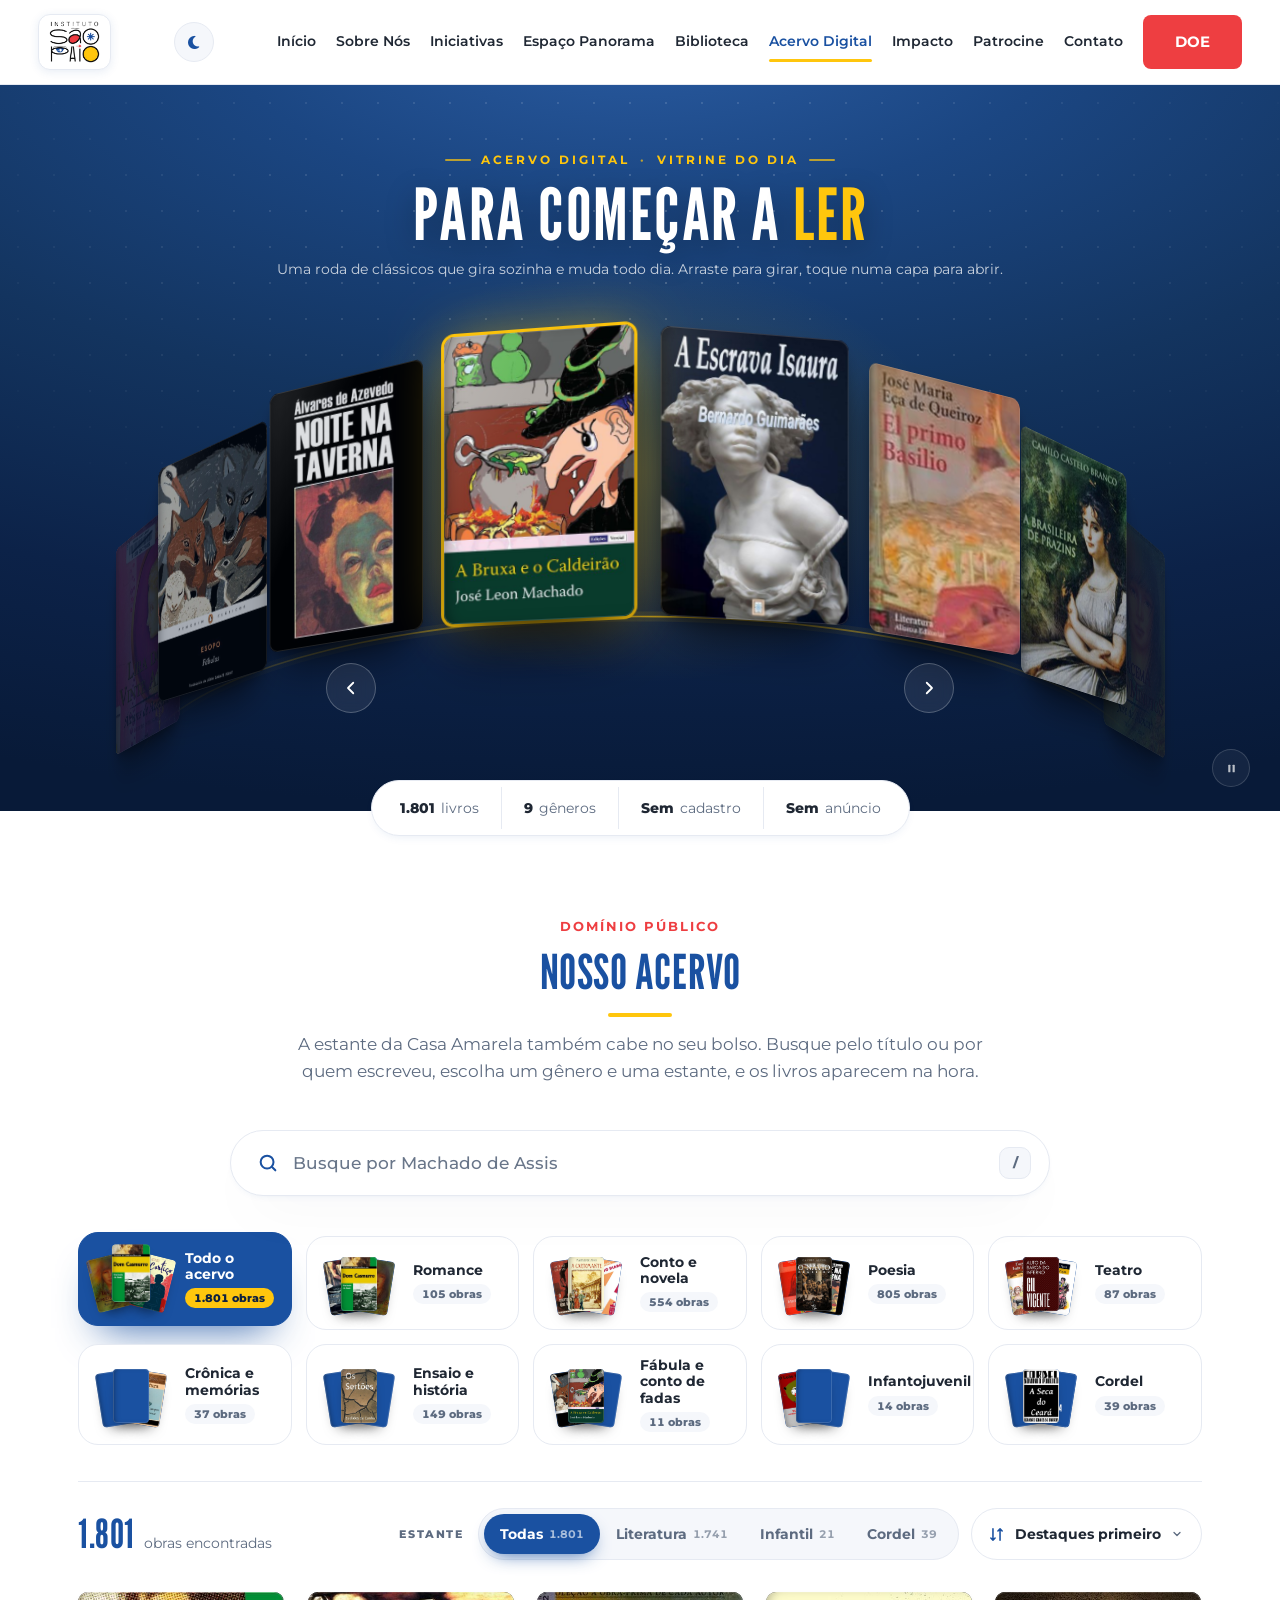
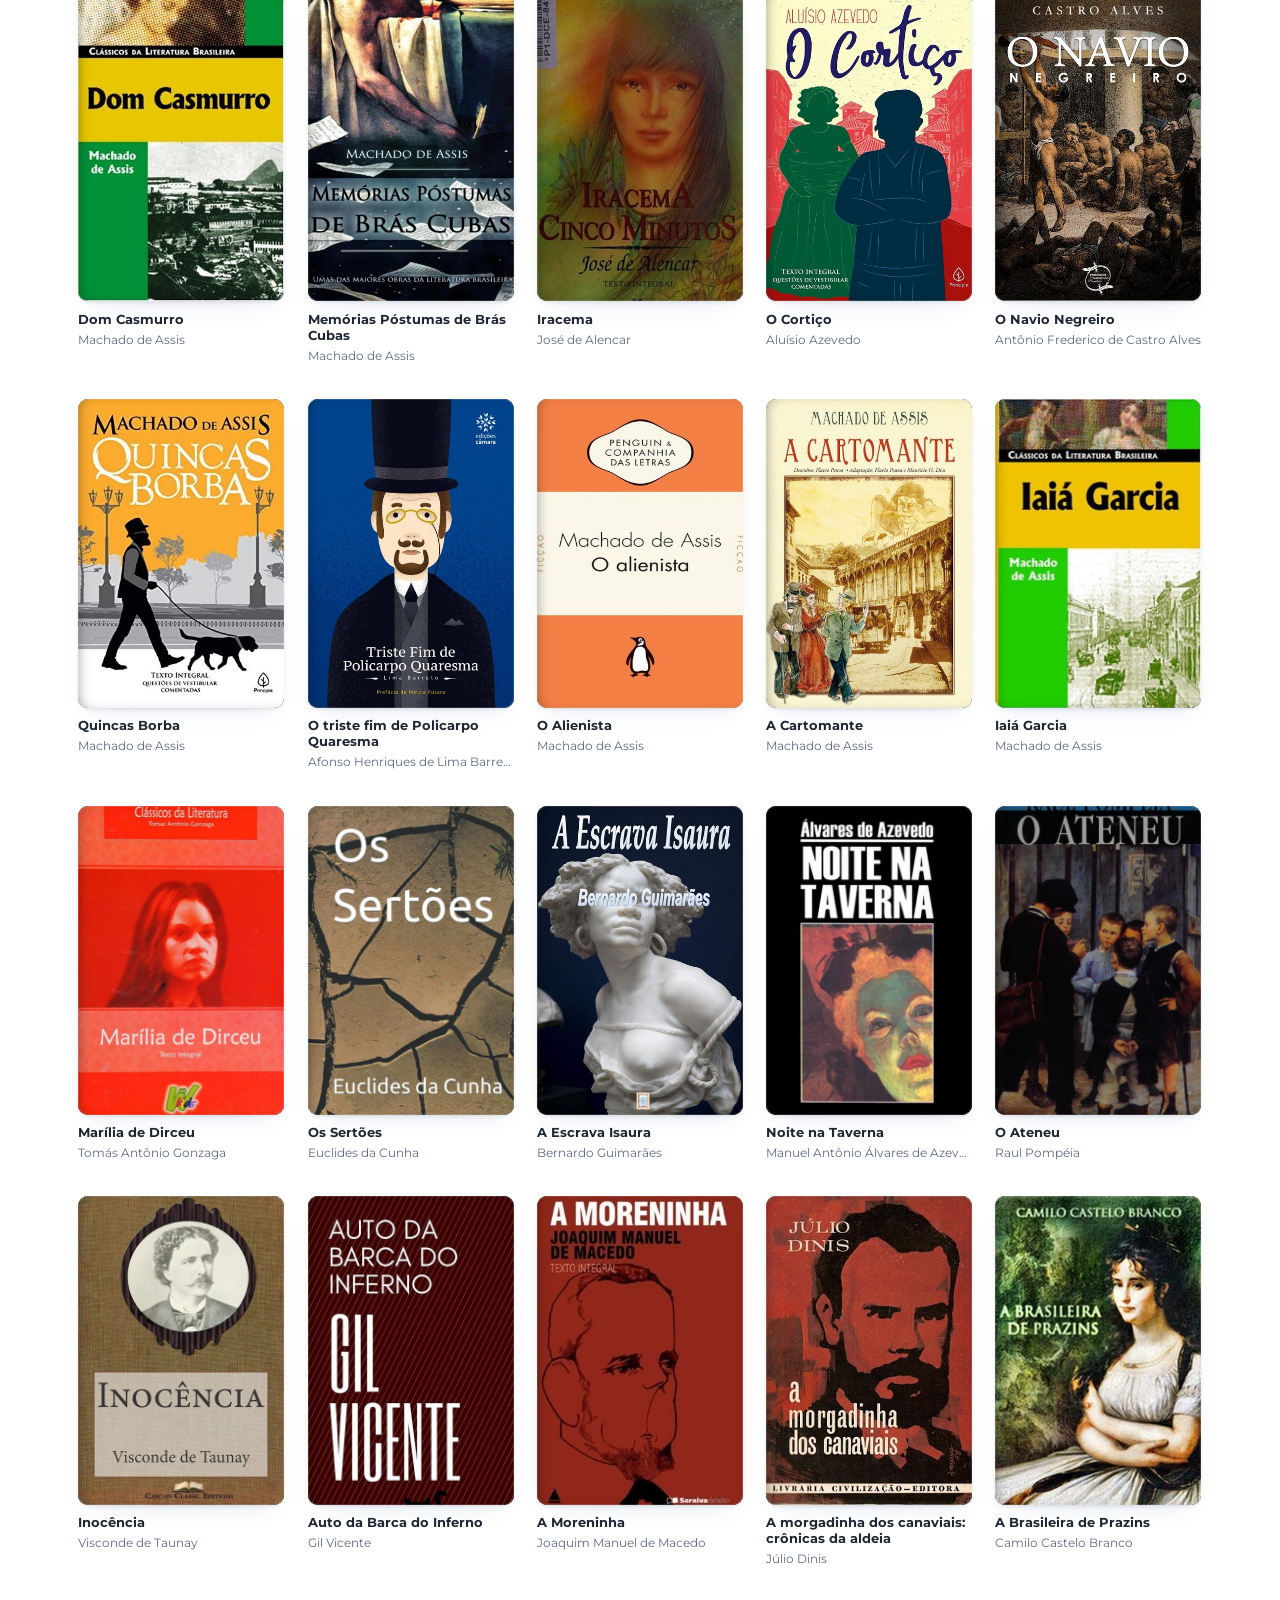
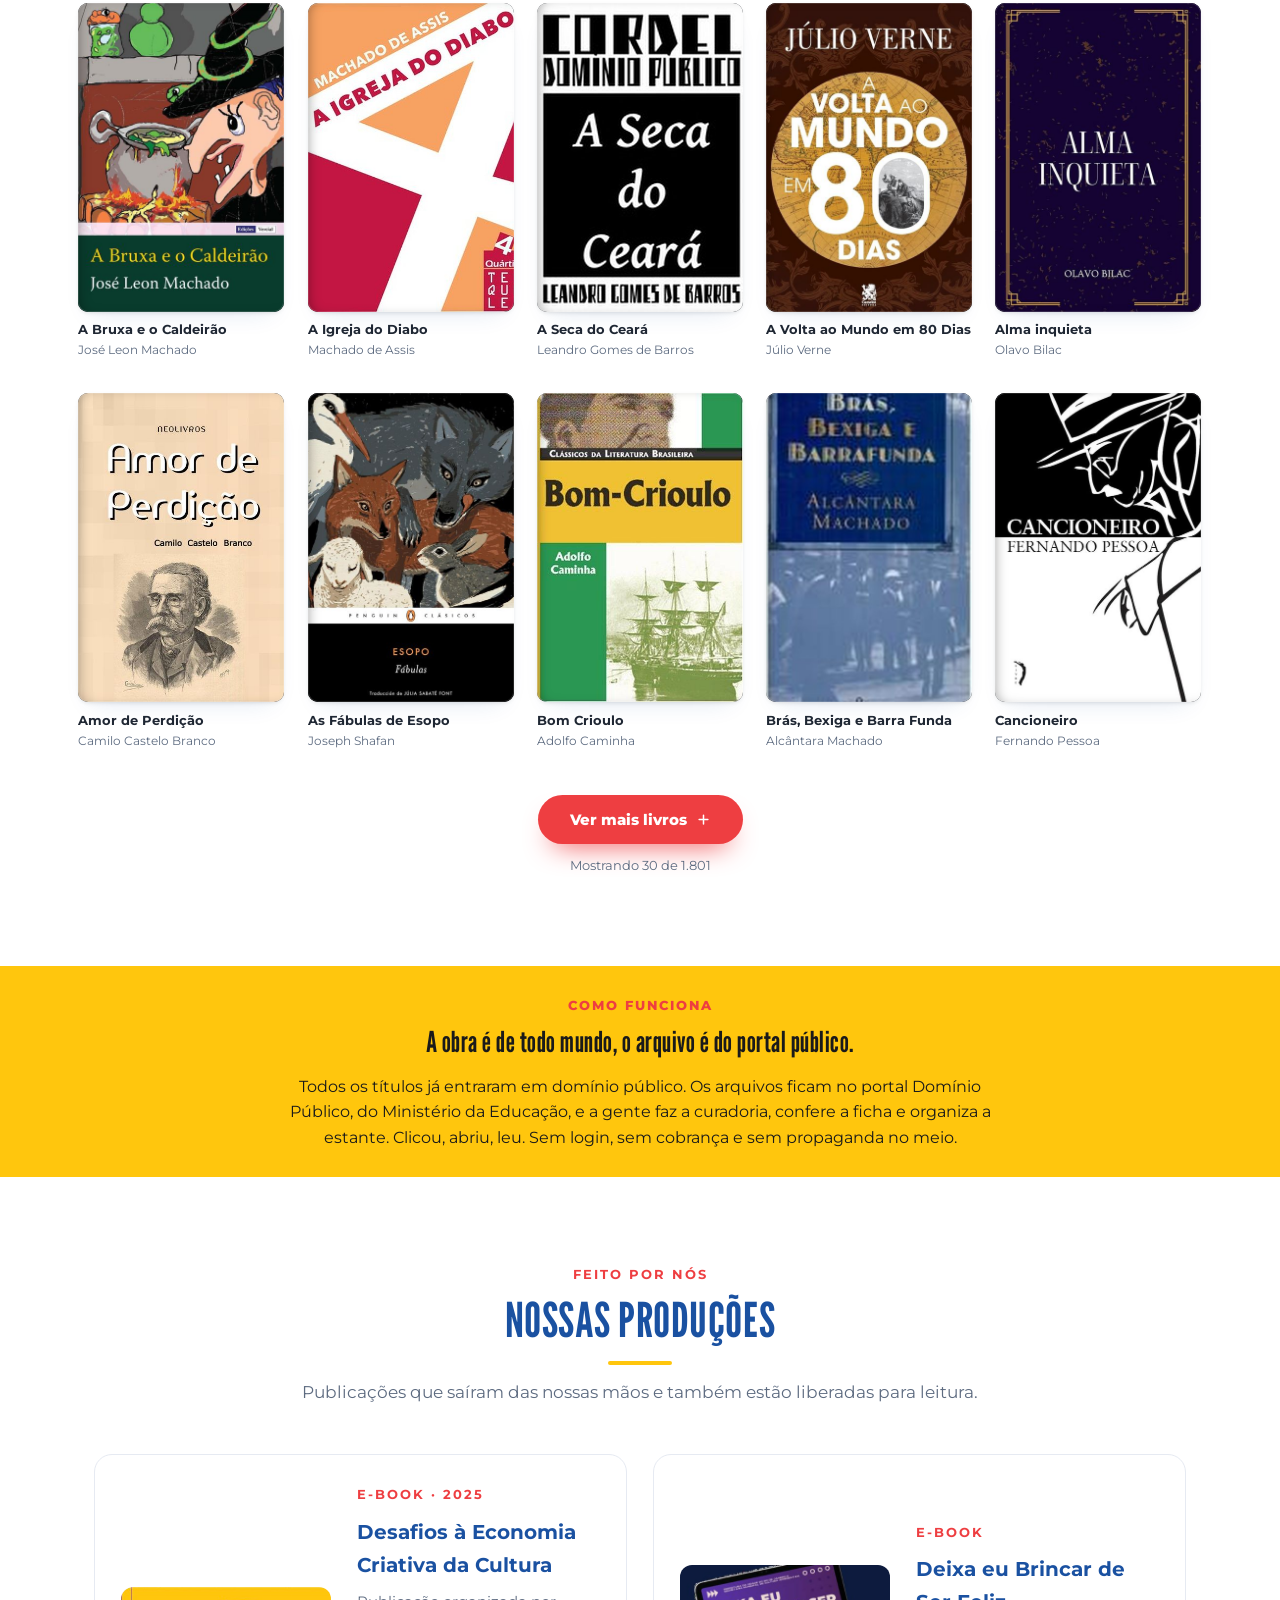
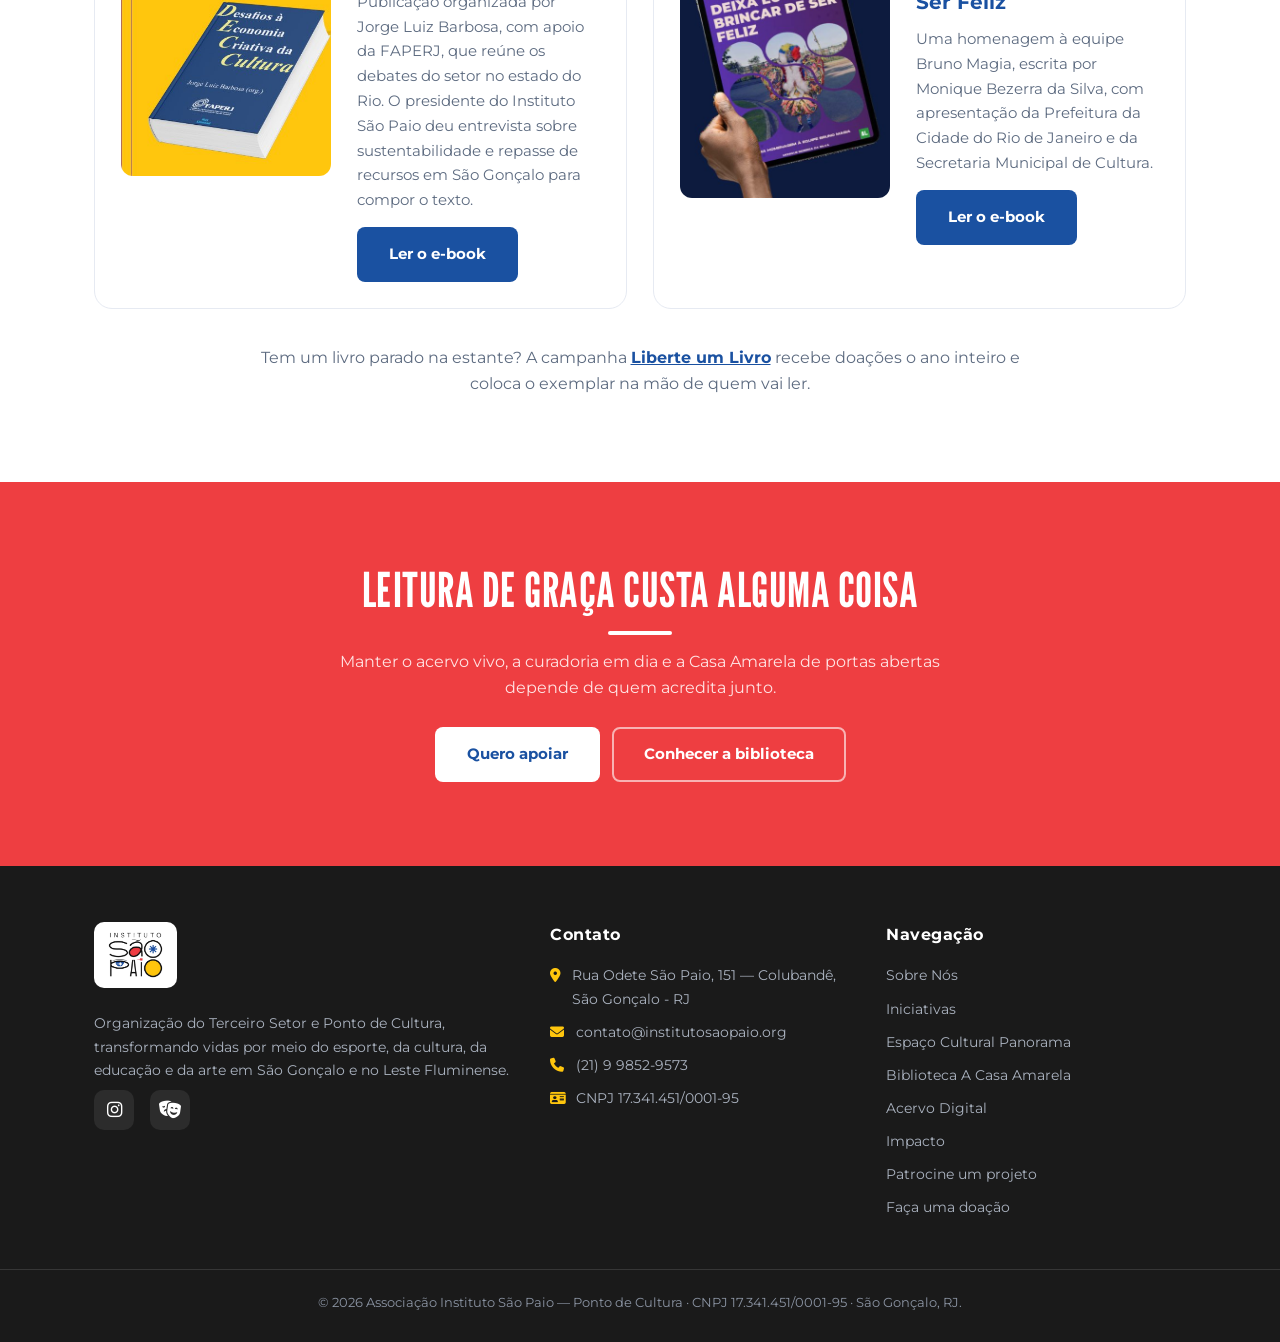
==== commit fa6f1ef6: "Volta a seção Em cena do Patrocine para a primeira versão Texto fixo no centro e fotos passando em c" ====
--- a/acervo.html
+++ b/acervo.html
@@ -14,7 +14,7 @@
         (function(){try{var t=localStorage.getItem('isp-tema')||'claro';document.documentElement.setAttribute('data-tema',t);}catch(e){}})();
     </script>
     <link rel="icon" type="image/png" href="img/Logo.png">
-    <link rel="stylesheet" href="style.css?v=20260926d">
+    <link rel="stylesheet" href="style.css?v=20260926e">
 </head>
 <body>
     <!-- ===== CABECALHO (igual em todas as paginas) ===== -->
--- a/style.css
+++ b/style.css
@@ -1817,25 +1817,22 @@
 
 
 /* ============================================================
-   EM CENA: galeria do Espaço Panorama (as fotos abrem no lightbox)
-   Layout em fluxo normal — texto e, abaixo, a galeria. Sem "pin"
-   nem posição fixa, para nunca sobrepor as seções vizinhas.
-   ============================================================ */
-.pat-cena .section-head { margin-inline: auto; }
-.pat-galeria {
-    display: grid; grid-template-columns: repeat(3, 1fr); gap: var(--pat-gap);
-    align-items: start;
-}
-/* a coluna do meio desce um pouco, dando ritmo de mosaico (estático, sem sobrepor) */
-.pat-galeria > .pat-moldura:nth-child(2),
-.pat-galeria > .pat-moldura:nth-child(5) { margin-top: clamp(24px, 4vw, 72px); }
-.pat-moldura { display: block; }
-.pat-moldura.gal-item {
-    aspect-ratio: 4/5; width: 100%; border: 0;
-    box-shadow: 0 20px 44px rgba(15,30,60,.18);
-}
-html[data-tema="escuro"] .pat-moldura.gal-item { box-shadow: 0 20px 44px rgba(0,0,0,.5); }
-.pat-cena__cta { text-align: center; margin-top: clamp(40px, 4.5vw, 72px); }
+   EM CENA: galeria com rolagem em camadas (fotos abrem no lightbox)
+   ============================================================ */
+.pat-cena { position: relative; min-height: 230vh; background: var(--fundo); }
+.pat-cena__centro {
+    position: relative; z-index: 1; height: 100vh;
+    display: flex; align-items: center; justify-content: center;
+}
+.pat-cena__texto { max-width: 620px; padding: 0 24px; }
+.pat-cena__texto .section-head { margin-bottom: 30px; }
+.pat-cena__texto .btn { display: table; margin: 0 auto; }
+.pat-cena__colunas { position: absolute; inset: 0; z-index: 2; pointer-events: none; }
+.pat-cena__col { position: absolute; top: 0; width: min(330px, 22vw); display: flex; flex-direction: column; gap: 16vh; }
+.pat-cena__col--a { left: max(24px, calc(50% - var(--pat-largura) / 2 + var(--pat-lateral))); padding-top: 58vh; }
+.pat-cena__col--b { right: max(24px, calc(50% - var(--pat-largura) / 2 + var(--pat-lateral))); padding-top: 96vh; }
+.pat-moldura { pointer-events: auto; }
+.pat-moldura .gal-item { aspect-ratio: 4/5; box-shadow: 0 20px 44px rgba(15,30,60,.18); border: 0; }
 
 
 /* ============================================================
@@ -2007,13 +2004,19 @@
     .pat-card--7, .pat-card--5 { grid-column: auto; }
     .pat-contato__grade { grid-template-columns: 1fr; gap: 40px; }
 }
+@media (max-width: 900px) {
+    .pat-cena { min-height: 0; padding: 84px 0 72px; }
+    .pat-cena__centro { height: auto; }
+    .pat-cena__colunas {
+        position: static; pointer-events: auto;
+        display: grid; grid-template-columns: 1fr 1fr; gap: 12px; padding: 36px 16px 0;
+        max-width: 640px; margin: 0 auto;
+    }
+    .pat-cena__col { position: static; width: auto; padding-top: 0; gap: 12px; }
+    .pat-cena__col--b { padding-top: 44px; }
+}
 @media (max-width: 860px) {
     .pat-esferas { grid-template-columns: 1fr; }
-}
-@media (max-width: 720px) {
-    .pat-galeria { grid-template-columns: repeat(2, 1fr); }
-    .pat-galeria > .pat-moldura:nth-child(5) { margin-top: 0; }
-    .pat-galeria > .pat-moldura:nth-child(2) { margin-top: clamp(20px, 6vw, 40px); }
 }
 @media (max-width: 760px) {
     .pat-passos ol { grid-template-columns: 1fr; gap: 22px; }
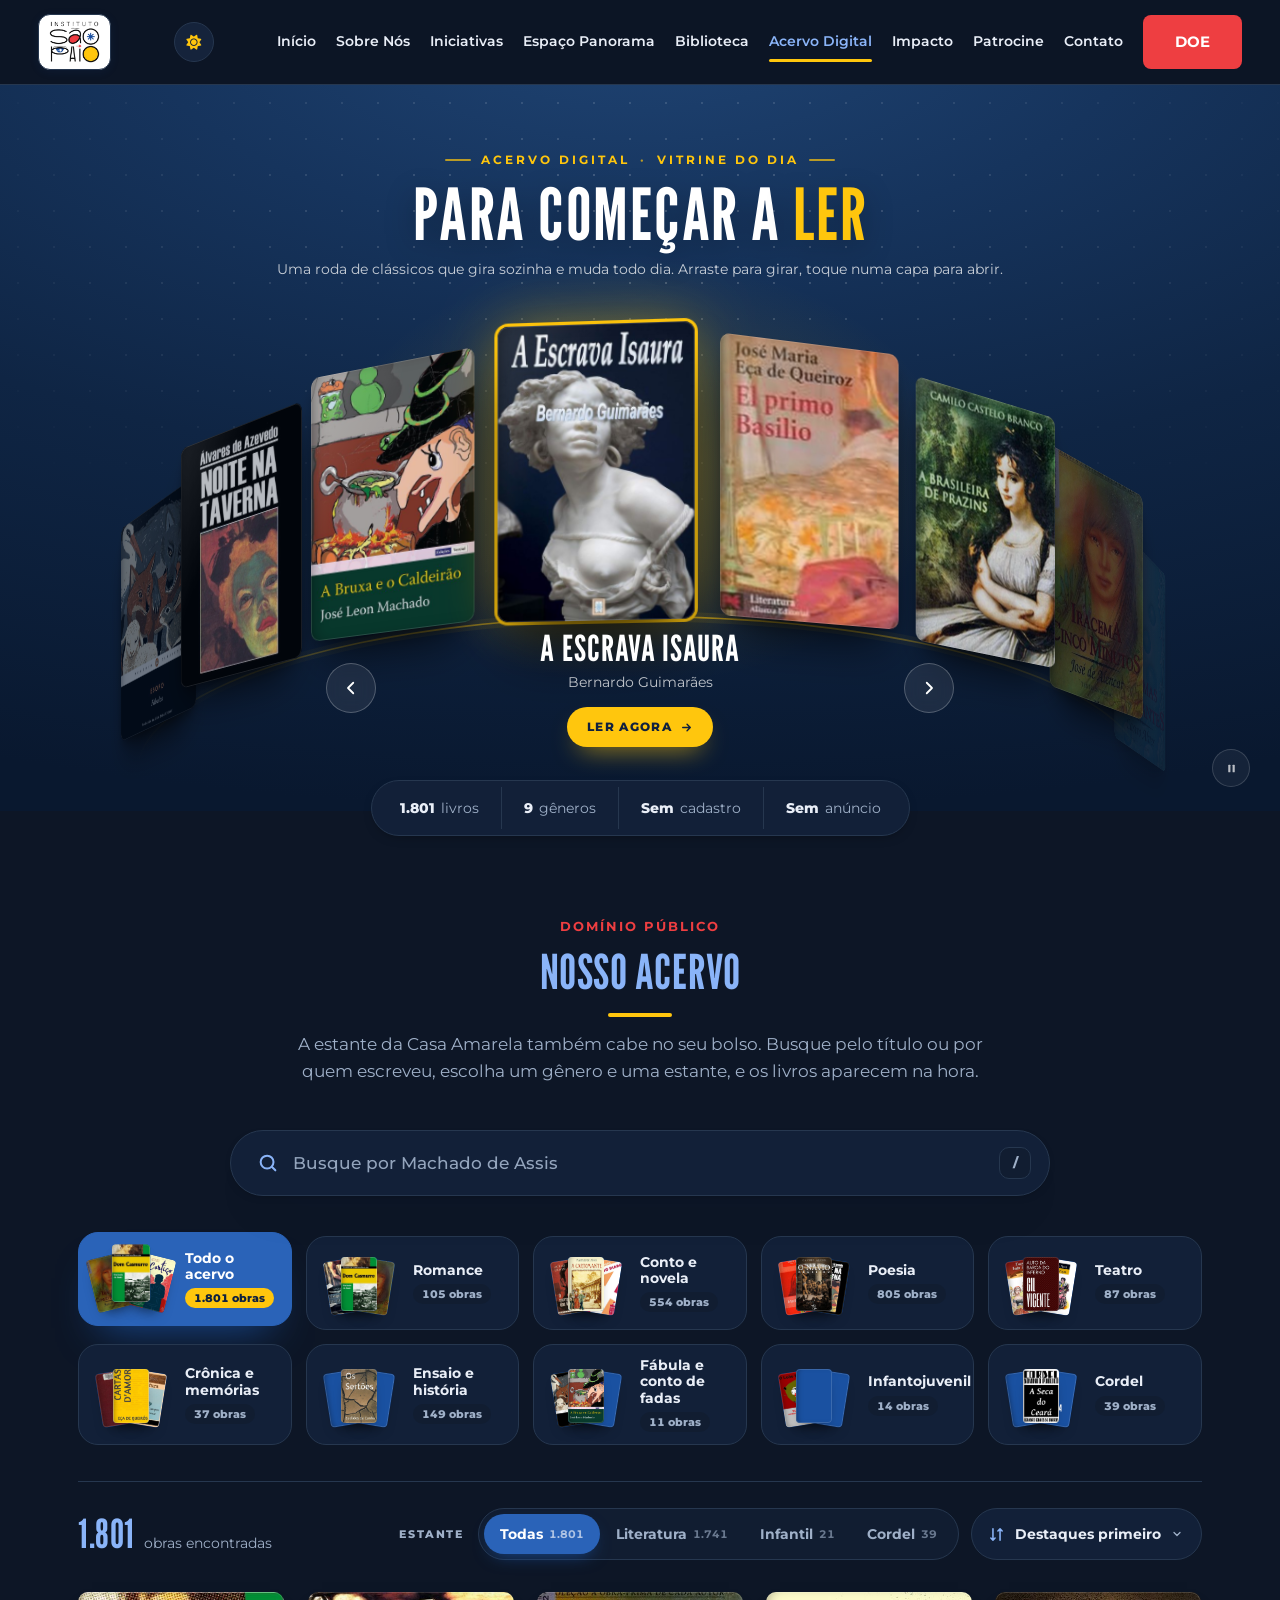
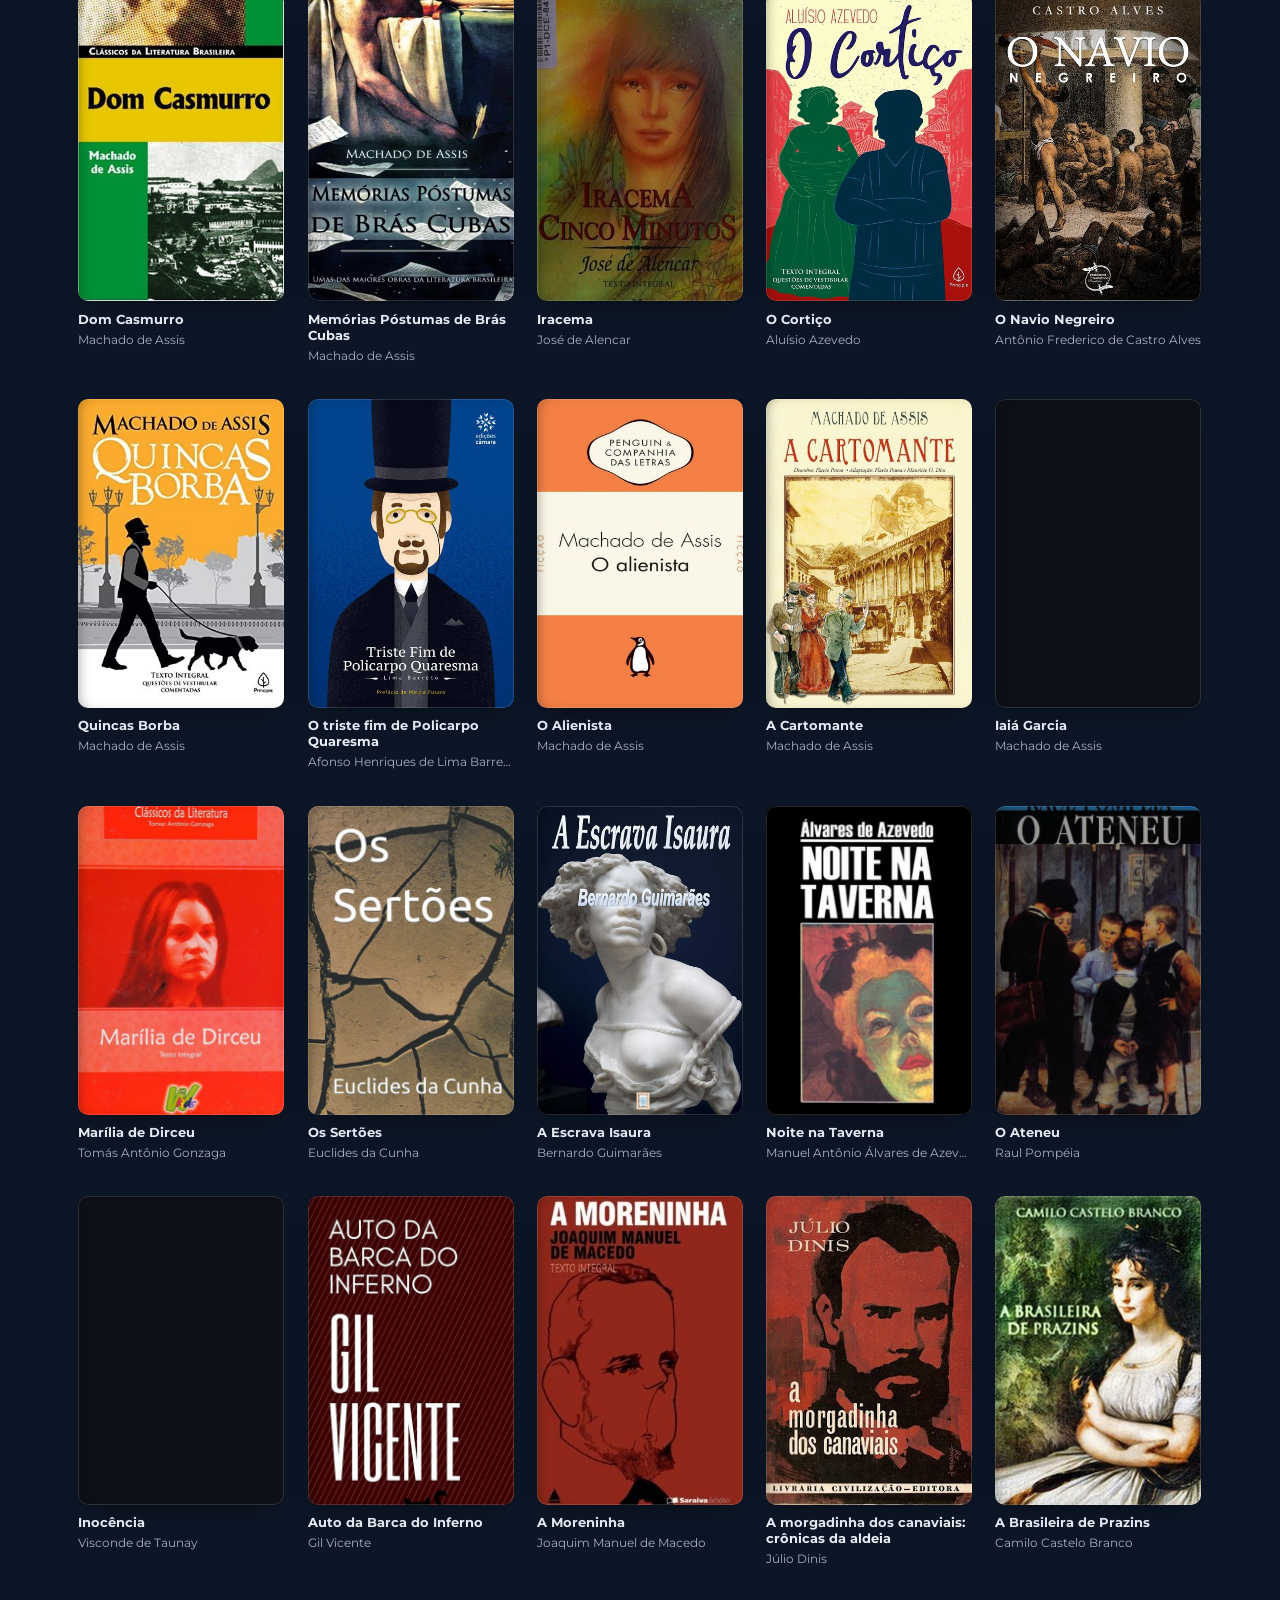
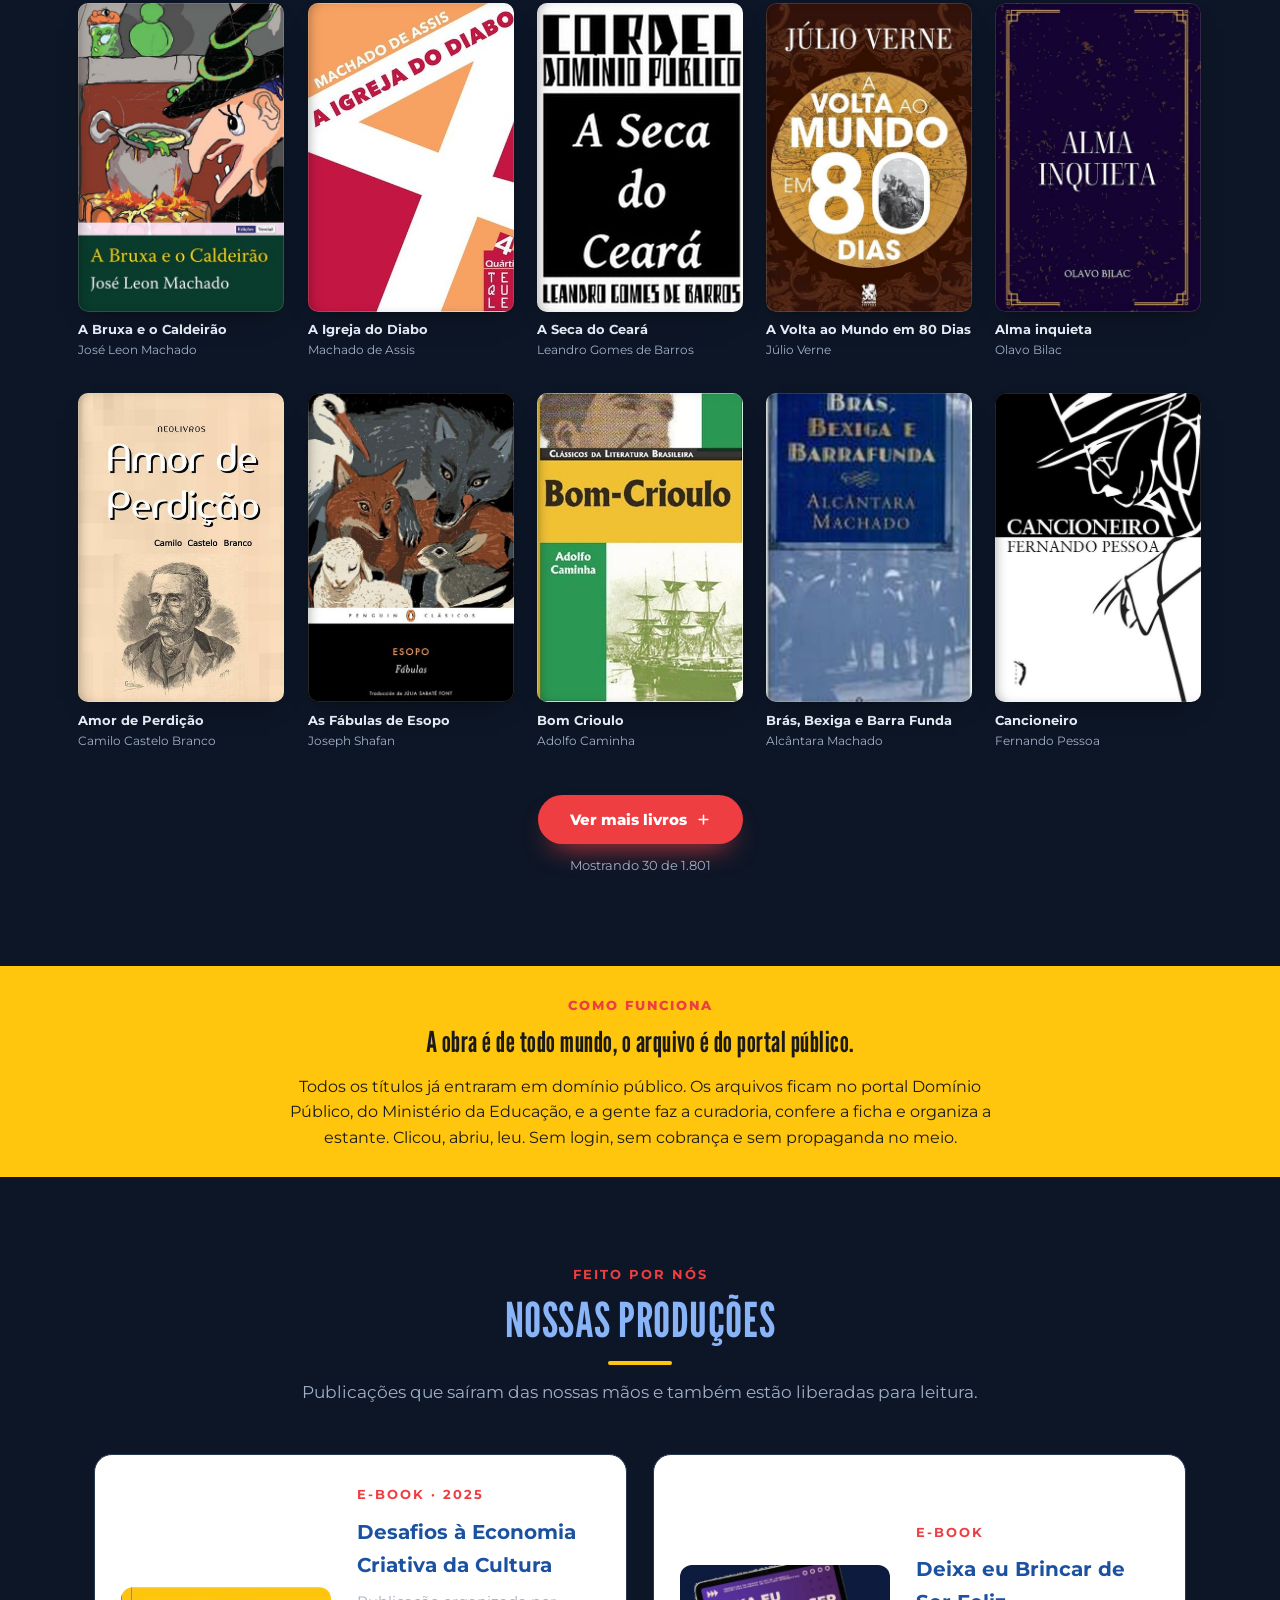
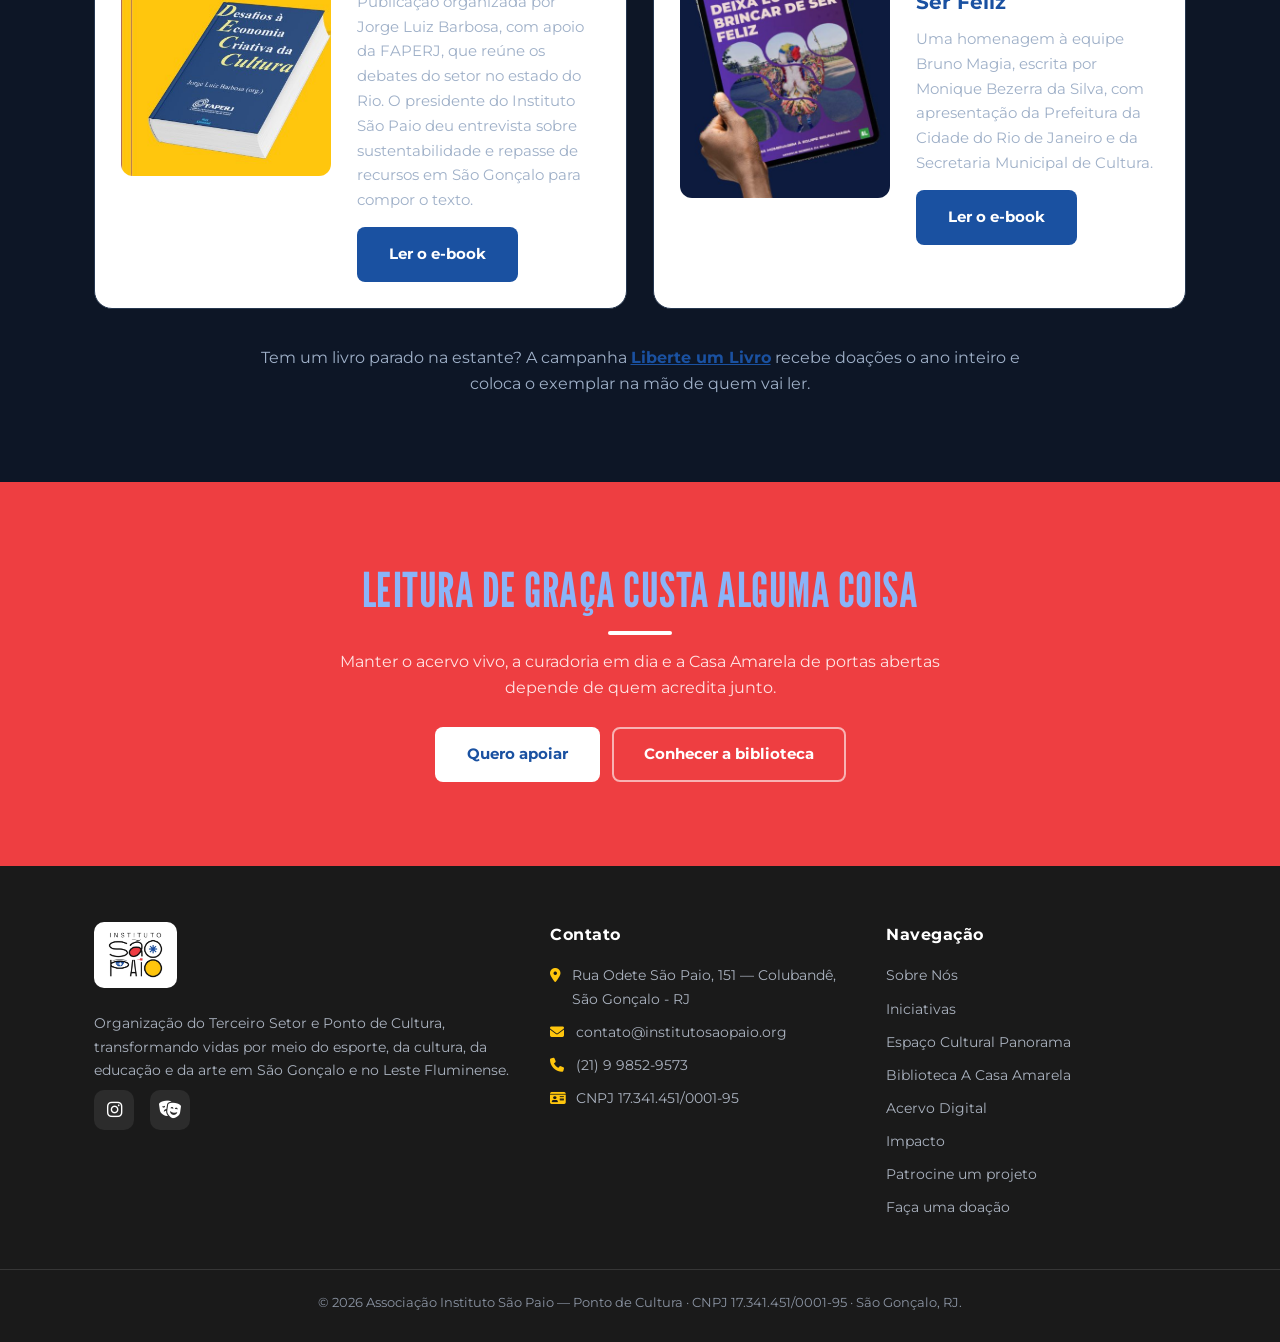
==== commit 95a10517: "Tema claro ou escuro pelo horário de quem visita O site abre claro das 6h às 18h e escuro das 18h01 " ====
--- a/acervo.html
+++ b/acervo.html
@@ -10,8 +10,10 @@
     <link href="https://fonts.googleapis.com/css2?family=League+Gothic&family=Montserrat:wght@400;500;600;700;800&display=swap" rel="stylesheet">
     <link rel="stylesheet" href="https://cdnjs.cloudflare.com/ajax/libs/font-awesome/6.4.0/css/all.min.css">
     <script>
-        /* Aplica o tema salvo antes da página aparecer (evita "piscar") */
-        (function(){try{var t=localStorage.getItem('isp-tema')||'claro';document.documentElement.setAttribute('data-tema',t);}catch(e){}})();
+        /* Tema pelo horário de quem visita: claro das 6h às 18h e escuro das
+           18h01 às 5h59 (o claro é o padrão). A escolha feita no botão lua/sol
+           vale até a próxima virada. Aplica antes da página aparecer (evita "piscar"). */
+        (function(){var t='claro';try{var d=new Date(),m=d.getHours()*60+d.getMinutes();if(m<360||m>1080)t='escuro';var e=localStorage.getItem('isp-tema');if((e==='claro'||e==='escuro')&&+localStorage.getItem('isp-tema-ate')>Date.now())t=e;}catch(x){}document.documentElement.setAttribute('data-tema',t);})();
     </script>
     <link rel="icon" type="image/png" href="img/Logo.png">
     <link rel="stylesheet" href="style.css?v=20260926e">
@@ -233,7 +235,7 @@
     </footer>
 
     <script src="dados.js?v=20260920a"></script>
-    <script src="script.js?v=20260920a"></script>
+    <script src="script.js?v=20260926a"></script>
     <script src="acervo.js?v=20260926a"></script>
 </body>
 </html>
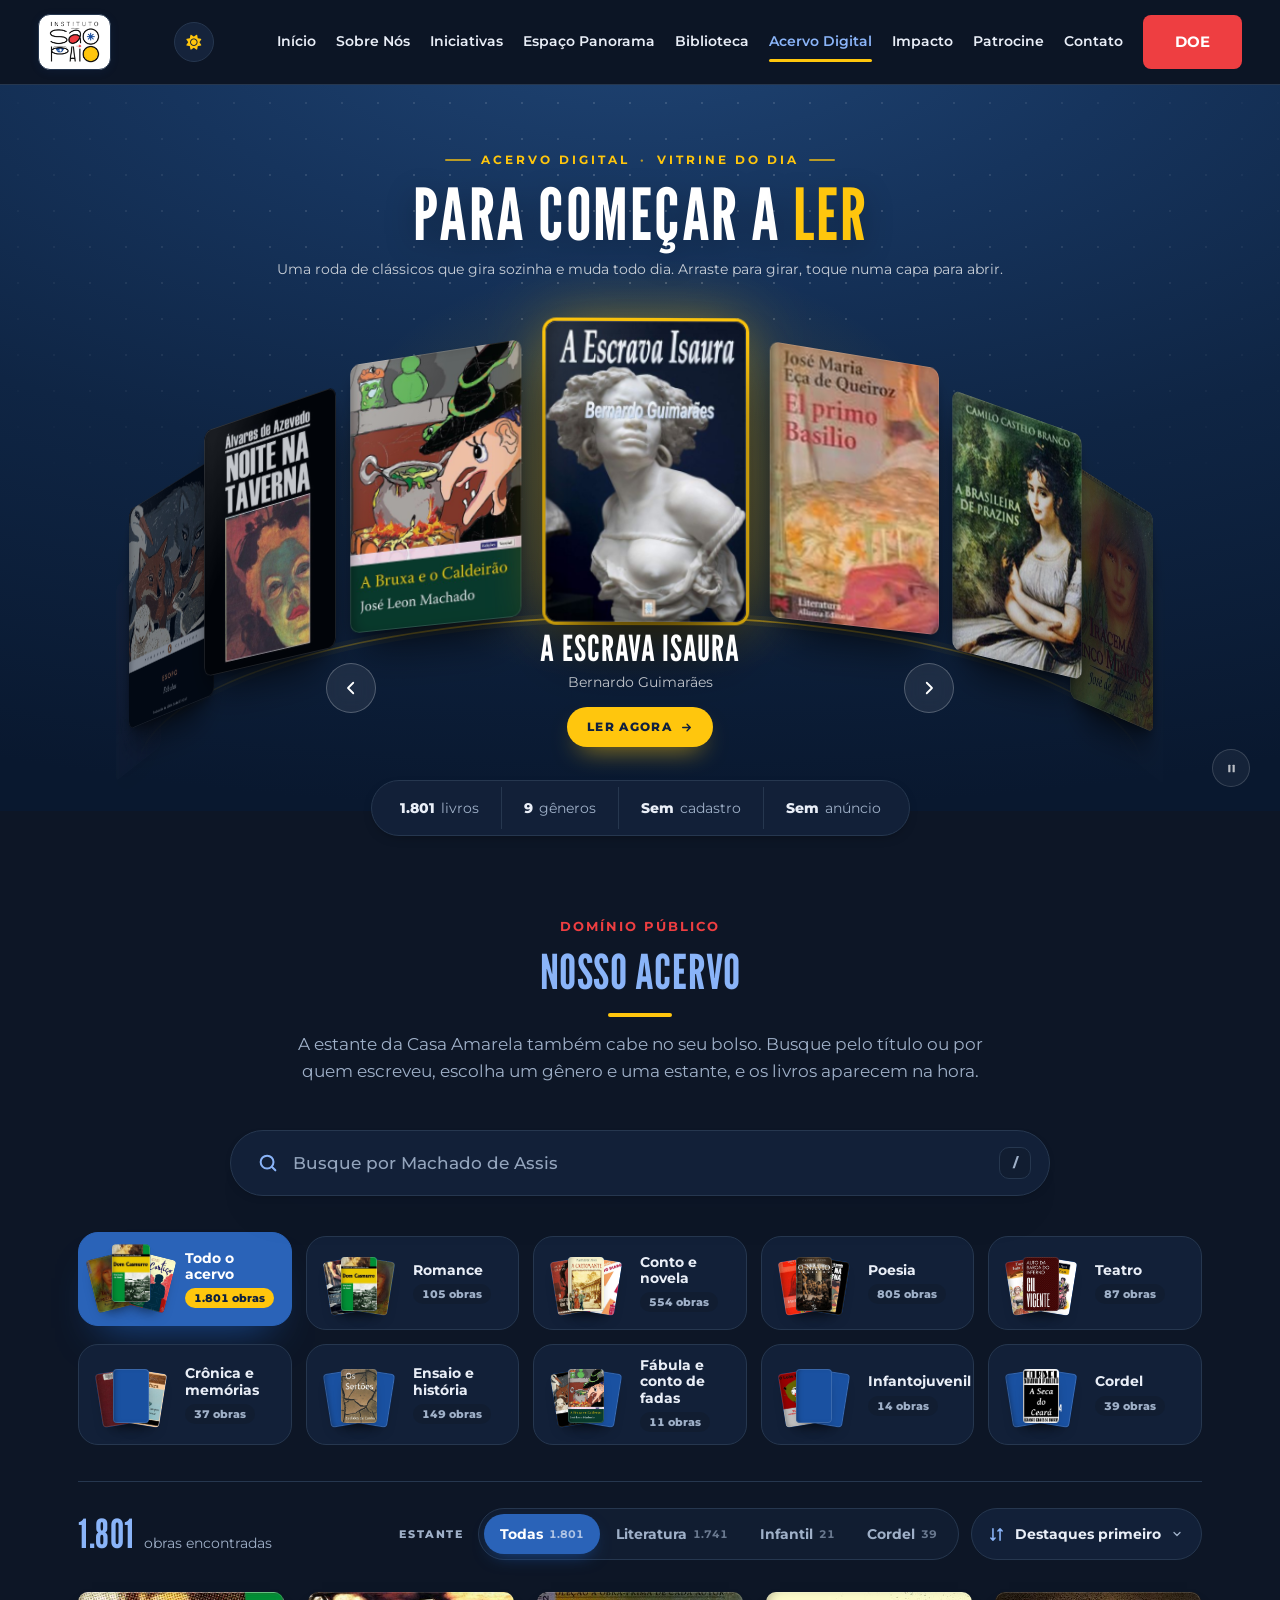
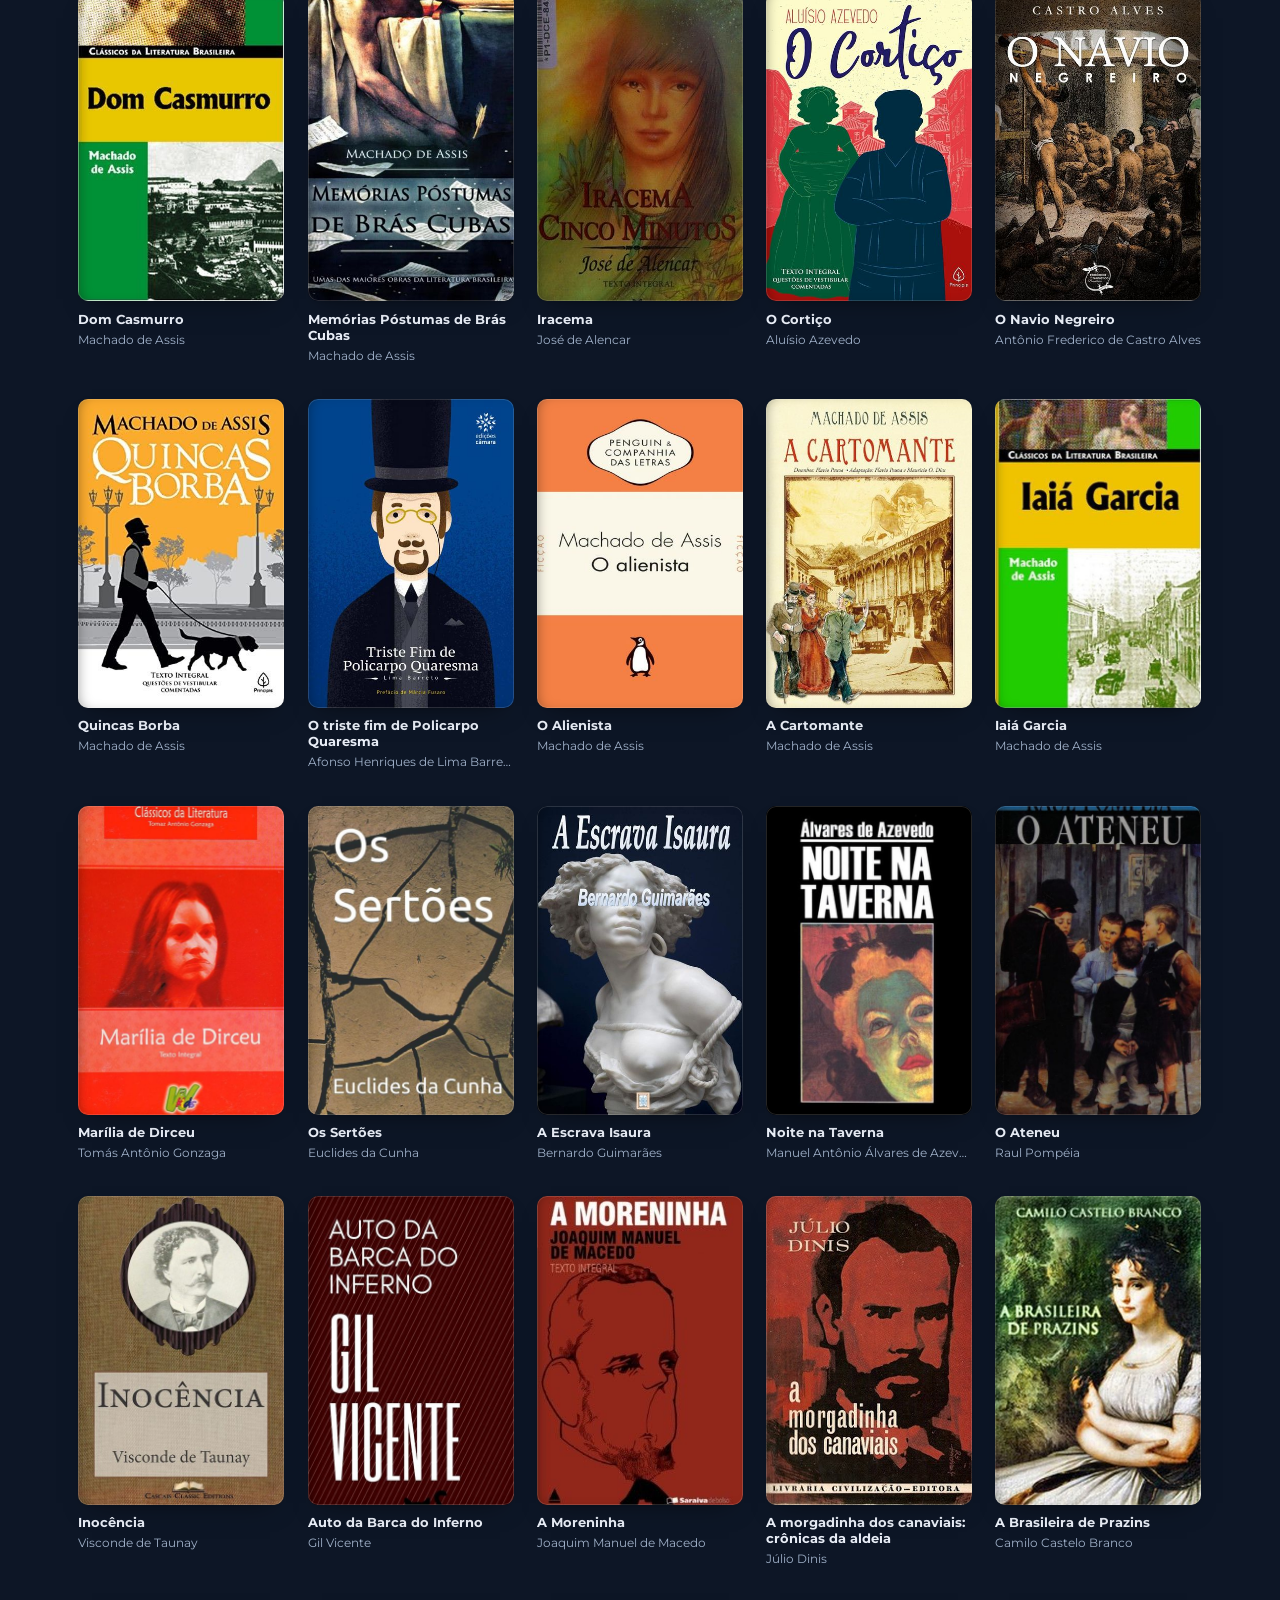
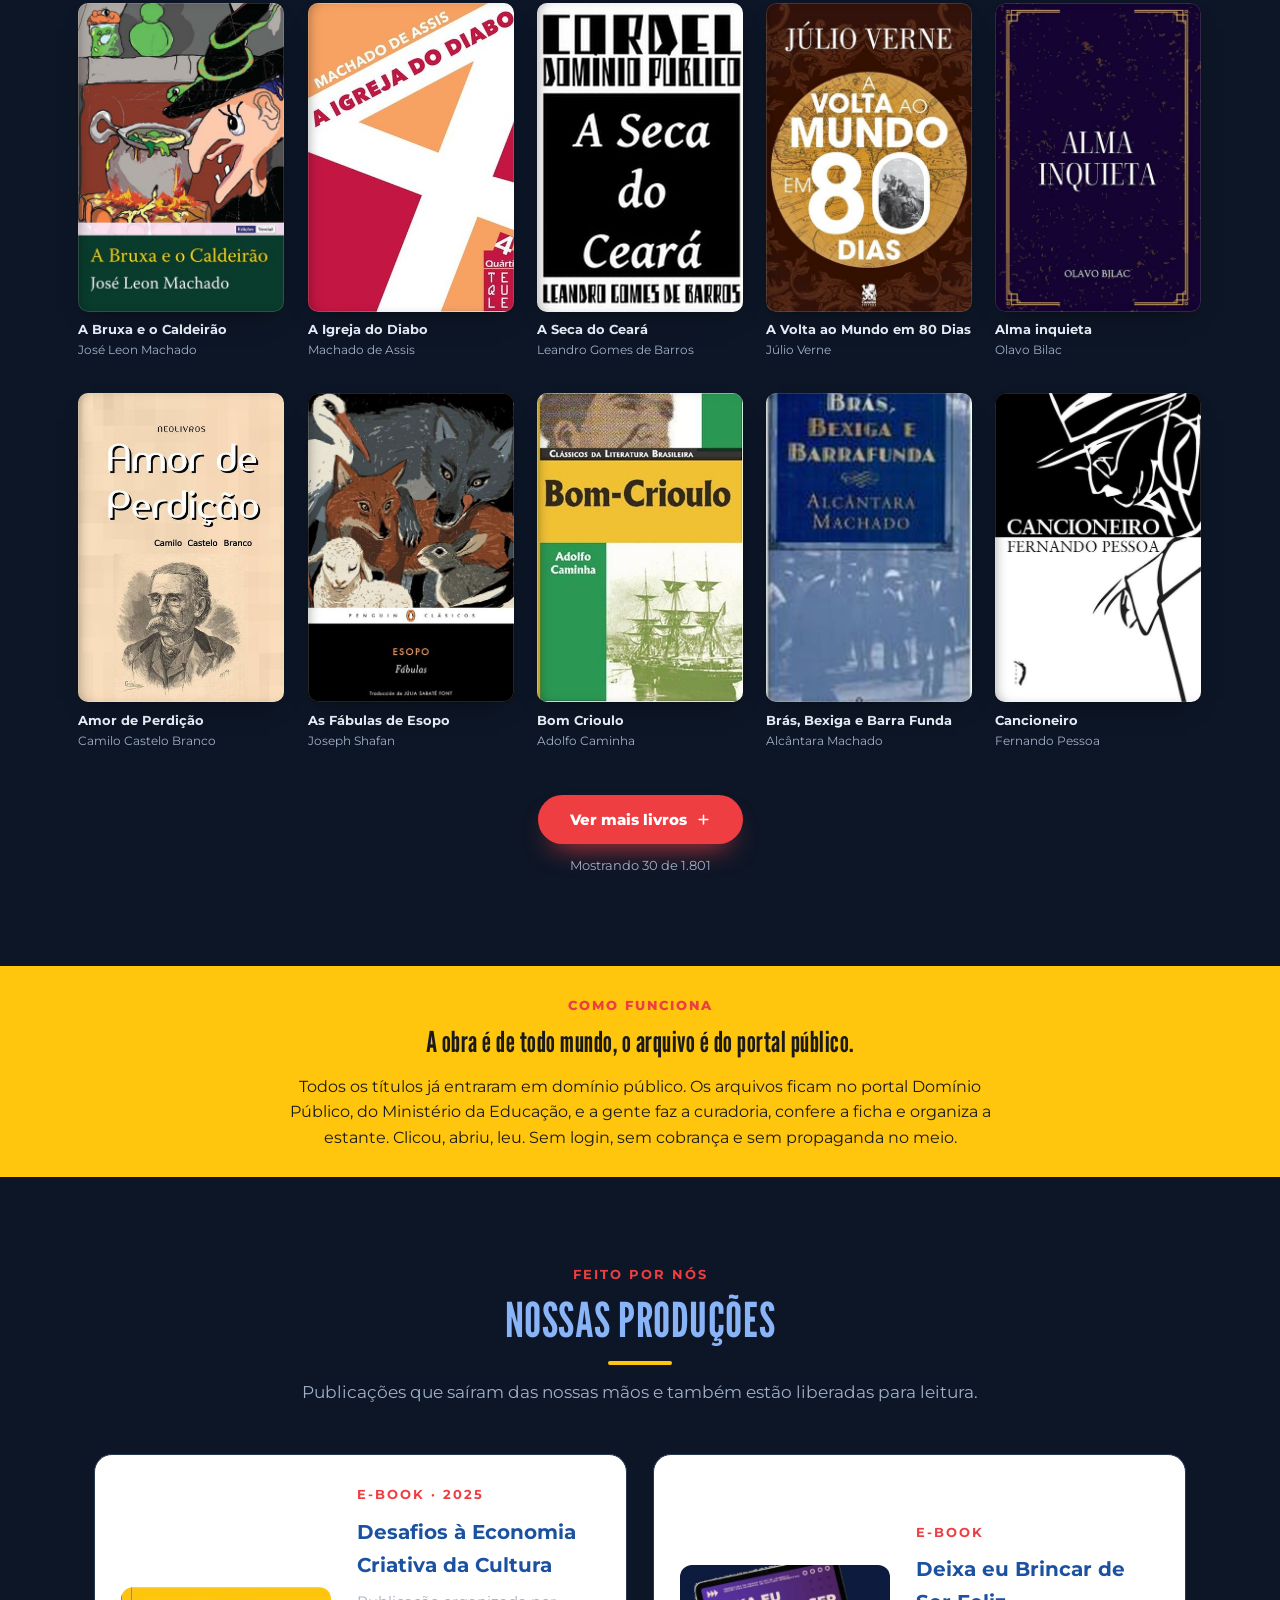
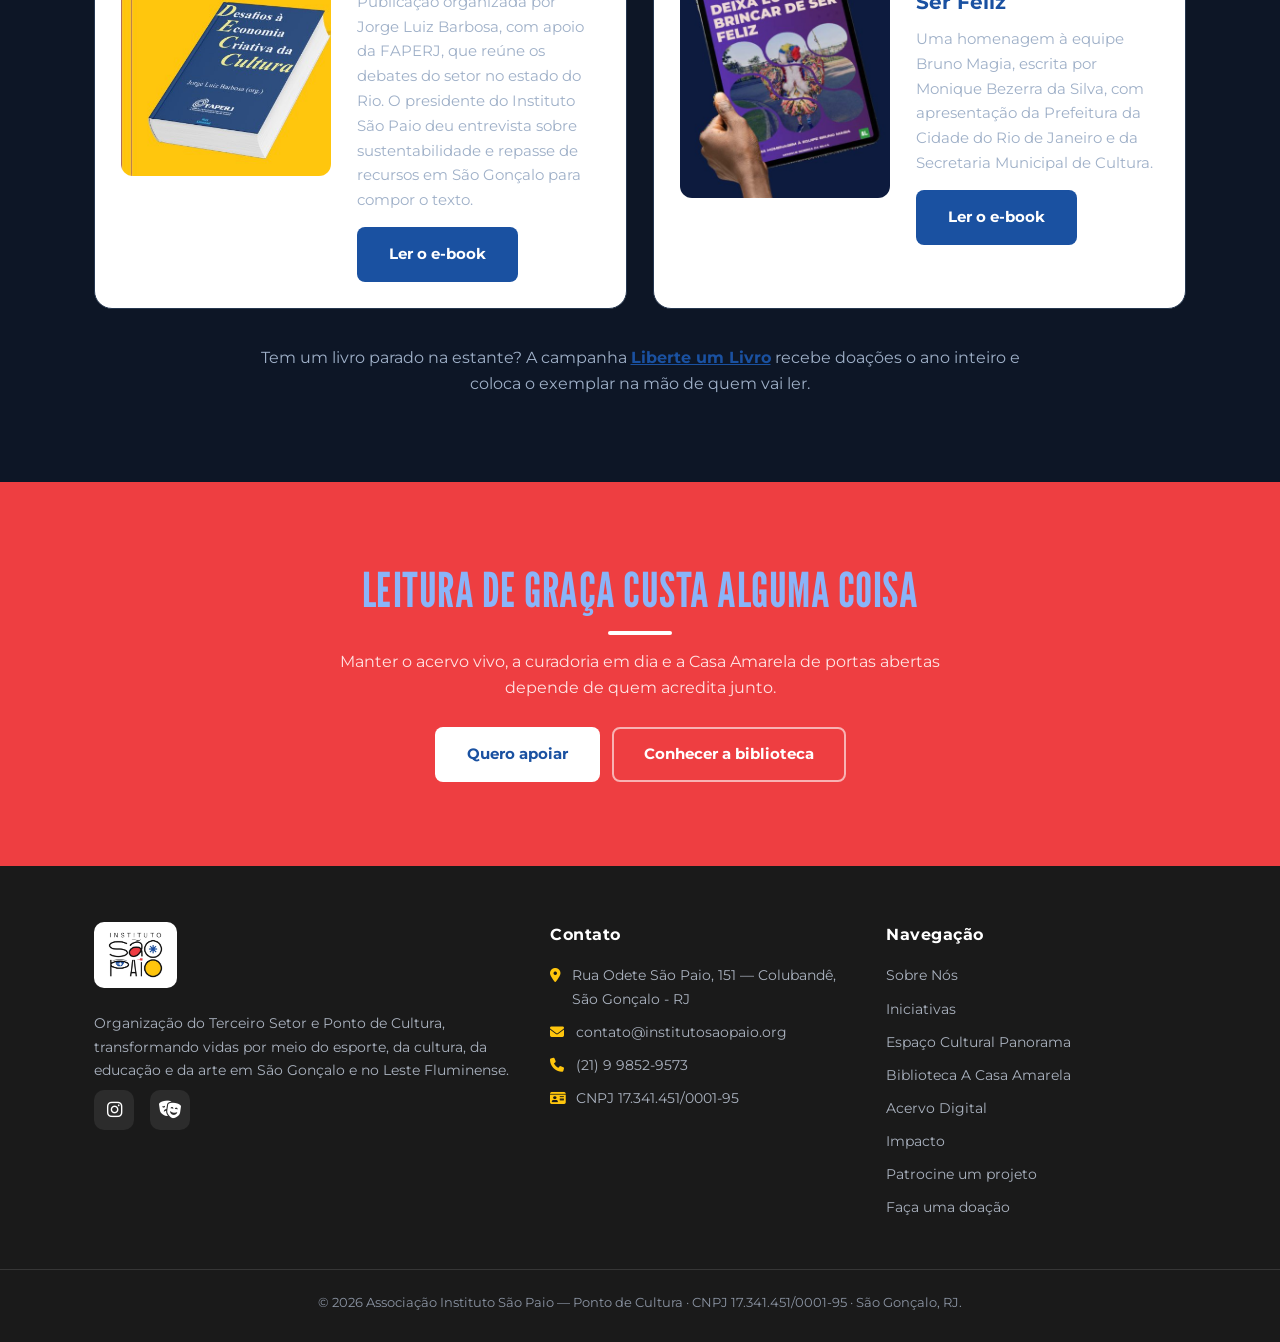
==== commit 484bdc1b: "Adiciona o Plano Bianual 2027-2028 na aba Patrocine e inclui "esporte" nas palavras da entrada - Nov" ====
--- a/acervo.html
+++ b/acervo.html
@@ -16,7 +16,7 @@
         (function(){var t='claro';try{var d=new Date(),m=d.getHours()*60+d.getMinutes();if(m<360||m>1080)t='escuro';var e=localStorage.getItem('isp-tema');if((e==='claro'||e==='escuro')&&+localStorage.getItem('isp-tema-ate')>Date.now())t=e;}catch(x){}document.documentElement.setAttribute('data-tema',t);})();
     </script>
     <link rel="icon" type="image/png" href="img/Logo.png">
-    <link rel="stylesheet" href="style.css?v=20260926e">
+    <link rel="stylesheet" href="style.css?v=20261026a">
 </head>
 <body>
     <!-- ===== CABECALHO (igual em todas as paginas) ===== -->
--- a/style.css
+++ b/style.css
@@ -1541,6 +1541,8 @@
 .pat-tag--estadual { background: rgba(255,198,13,.24); color: #6b4f00; }
 html[data-tema="escuro"] .pat-tag--federal  { background: rgba(138,180,248,.14); color: #8ab4f8; }
 html[data-tema="escuro"] .pat-tag--estadual { background: rgba(255,198,13,.16); color: var(--amarelo); }
+.pat-tag--analise { background: rgba(31,39,51,.08); color: #46526a; }
+html[data-tema="escuro"] .pat-tag--analise { background: rgba(255,255,255,.1); color: #b9c4d6; }
 
 /* texto só para leitores de tela */
 .pat-sr {
@@ -1814,6 +1816,12 @@
     display: block; font-family: var(--display); font-weight: 400; letter-spacing: .5px;
     font-size: clamp(2.05rem, 1.1vw + 1.6rem, 2.7rem); line-height: 1; color: var(--texto); font-variant-numeric: tabular-nums; margin-top: 6px;
 }
+
+/* cartão de largura inteira (Plano Bianual): foto de um lado, texto do outro */
+.pat-card--12 { grid-column: span 12; flex-direction: row; }
+.pat-card--12 .pat-card__midia { flex: 0 0 42%; height: auto; min-height: clamp(320px, 30vw, 480px); }
+.pat-card--12 .pat-card__corpo { min-width: 0; }
+.pat-card__tags { display: flex; align-items: center; gap: 8px; flex-wrap: wrap; }
 
 
 /* ============================================================
@@ -2001,7 +2009,9 @@
    ============================================================ */
 @media (max-width: 960px) {
     .pat-bento { grid-template-columns: 1fr; }
-    .pat-card--7, .pat-card--5 { grid-column: auto; }
+    .pat-card--7, .pat-card--5, .pat-card--12 { grid-column: auto; }
+    .pat-card--12 { flex-direction: column; }
+    .pat-card--12 .pat-card__midia { flex: none; height: clamp(260px, 52vw, 420px); min-height: 0; }
     .pat-contato__grade { grid-template-columns: 1fr; gap: 40px; }
 }
 @media (max-width: 900px) {
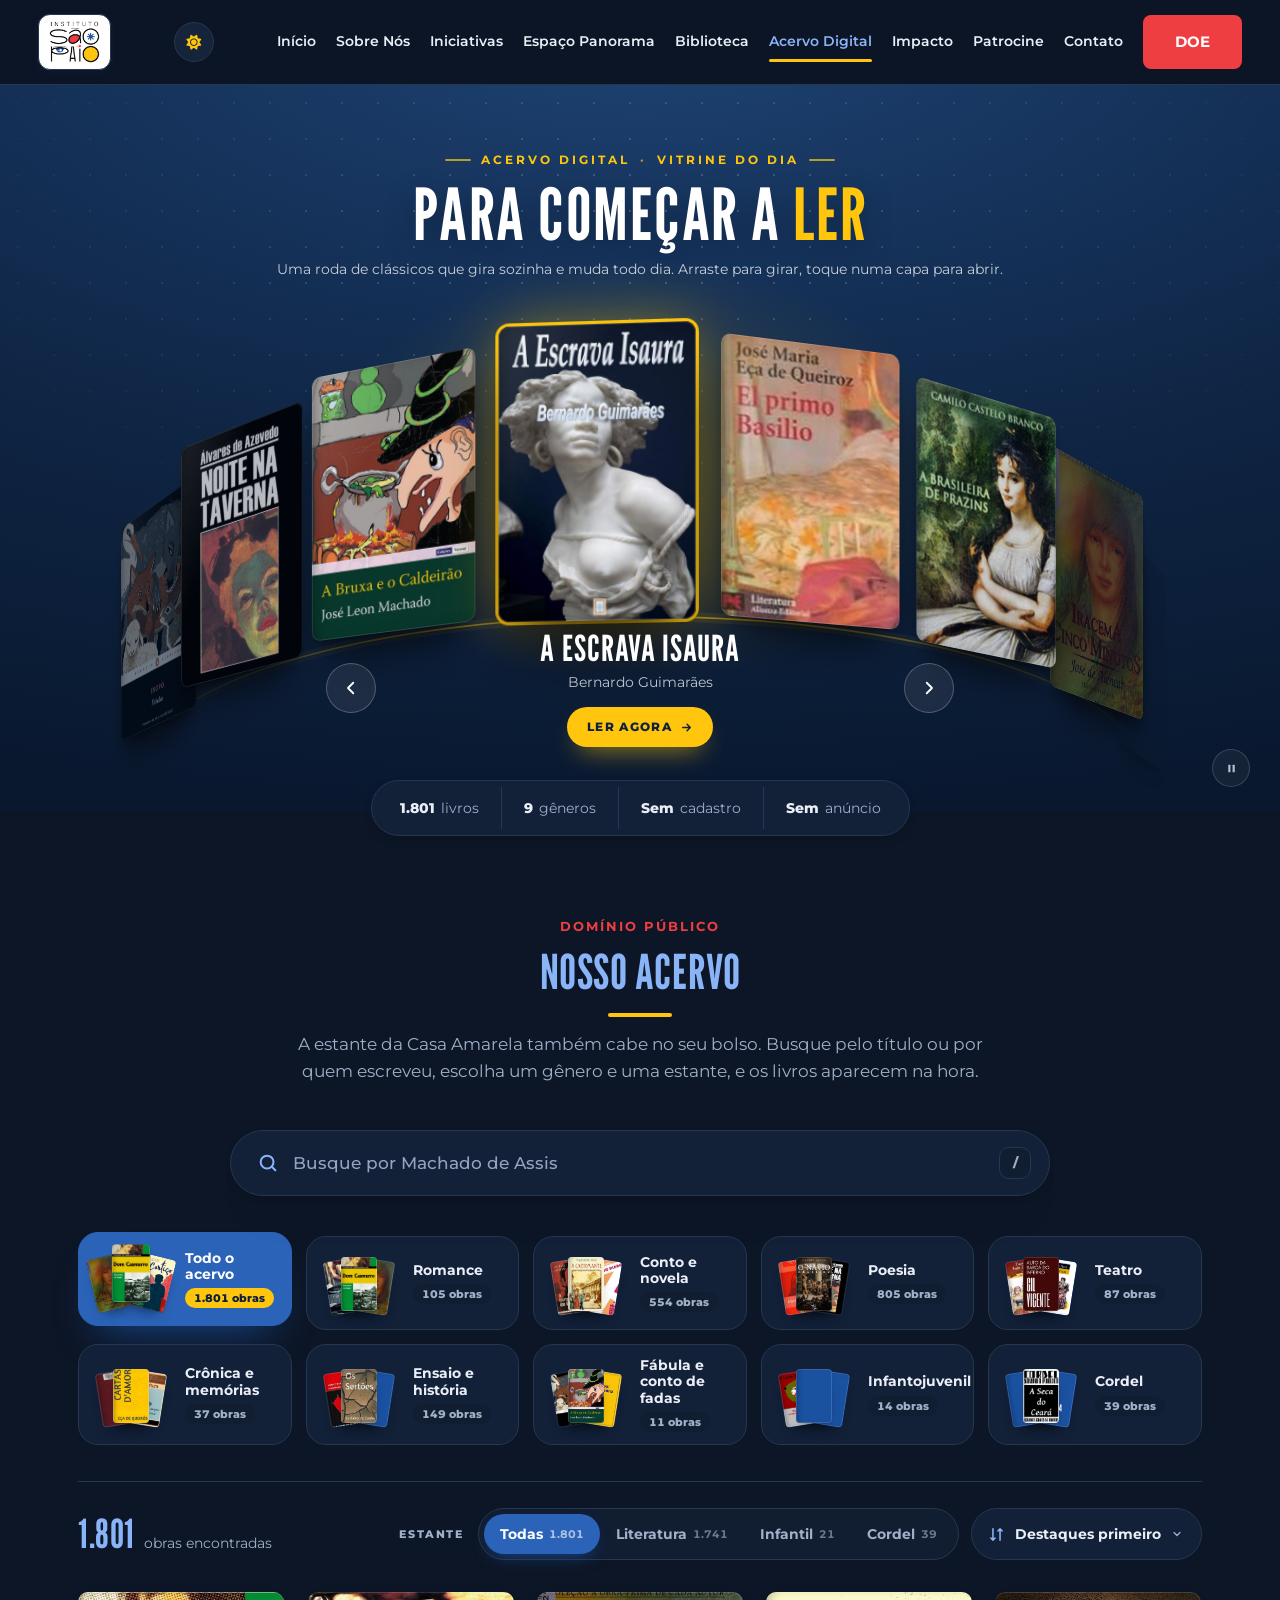
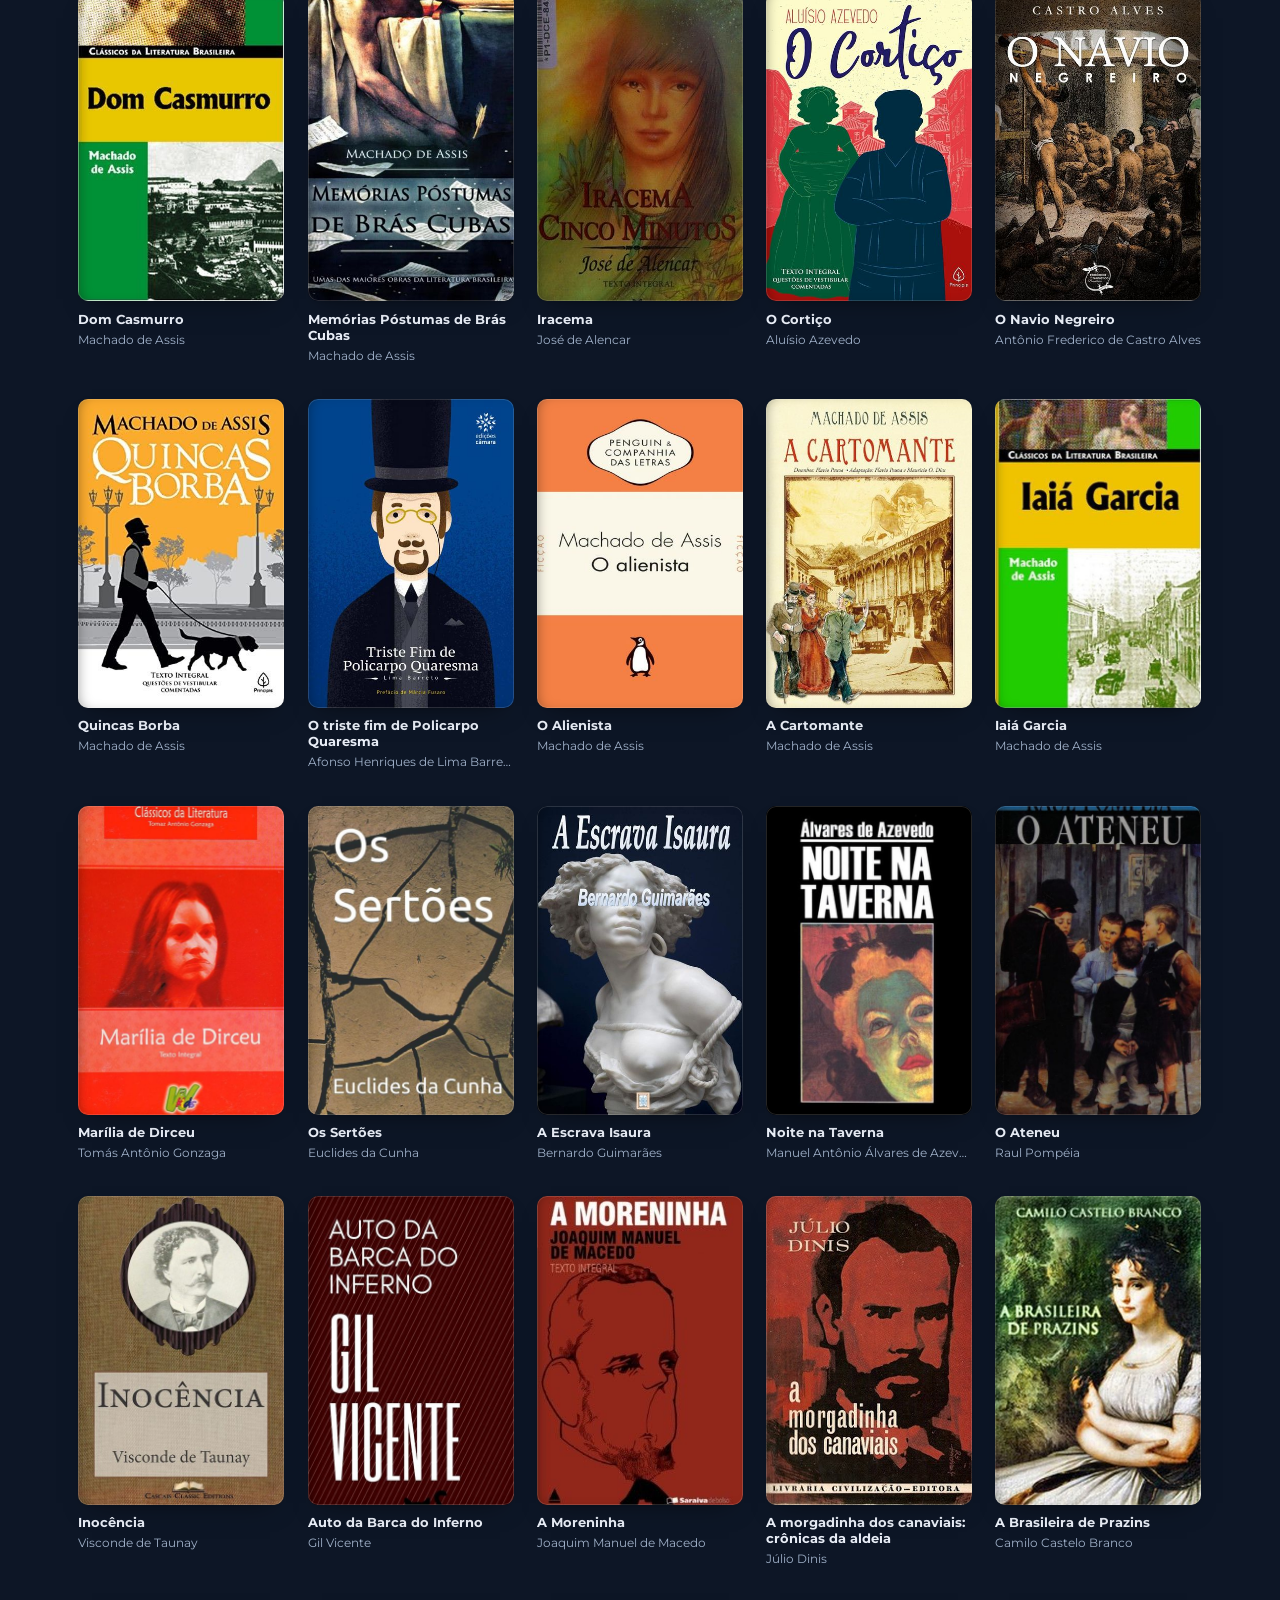
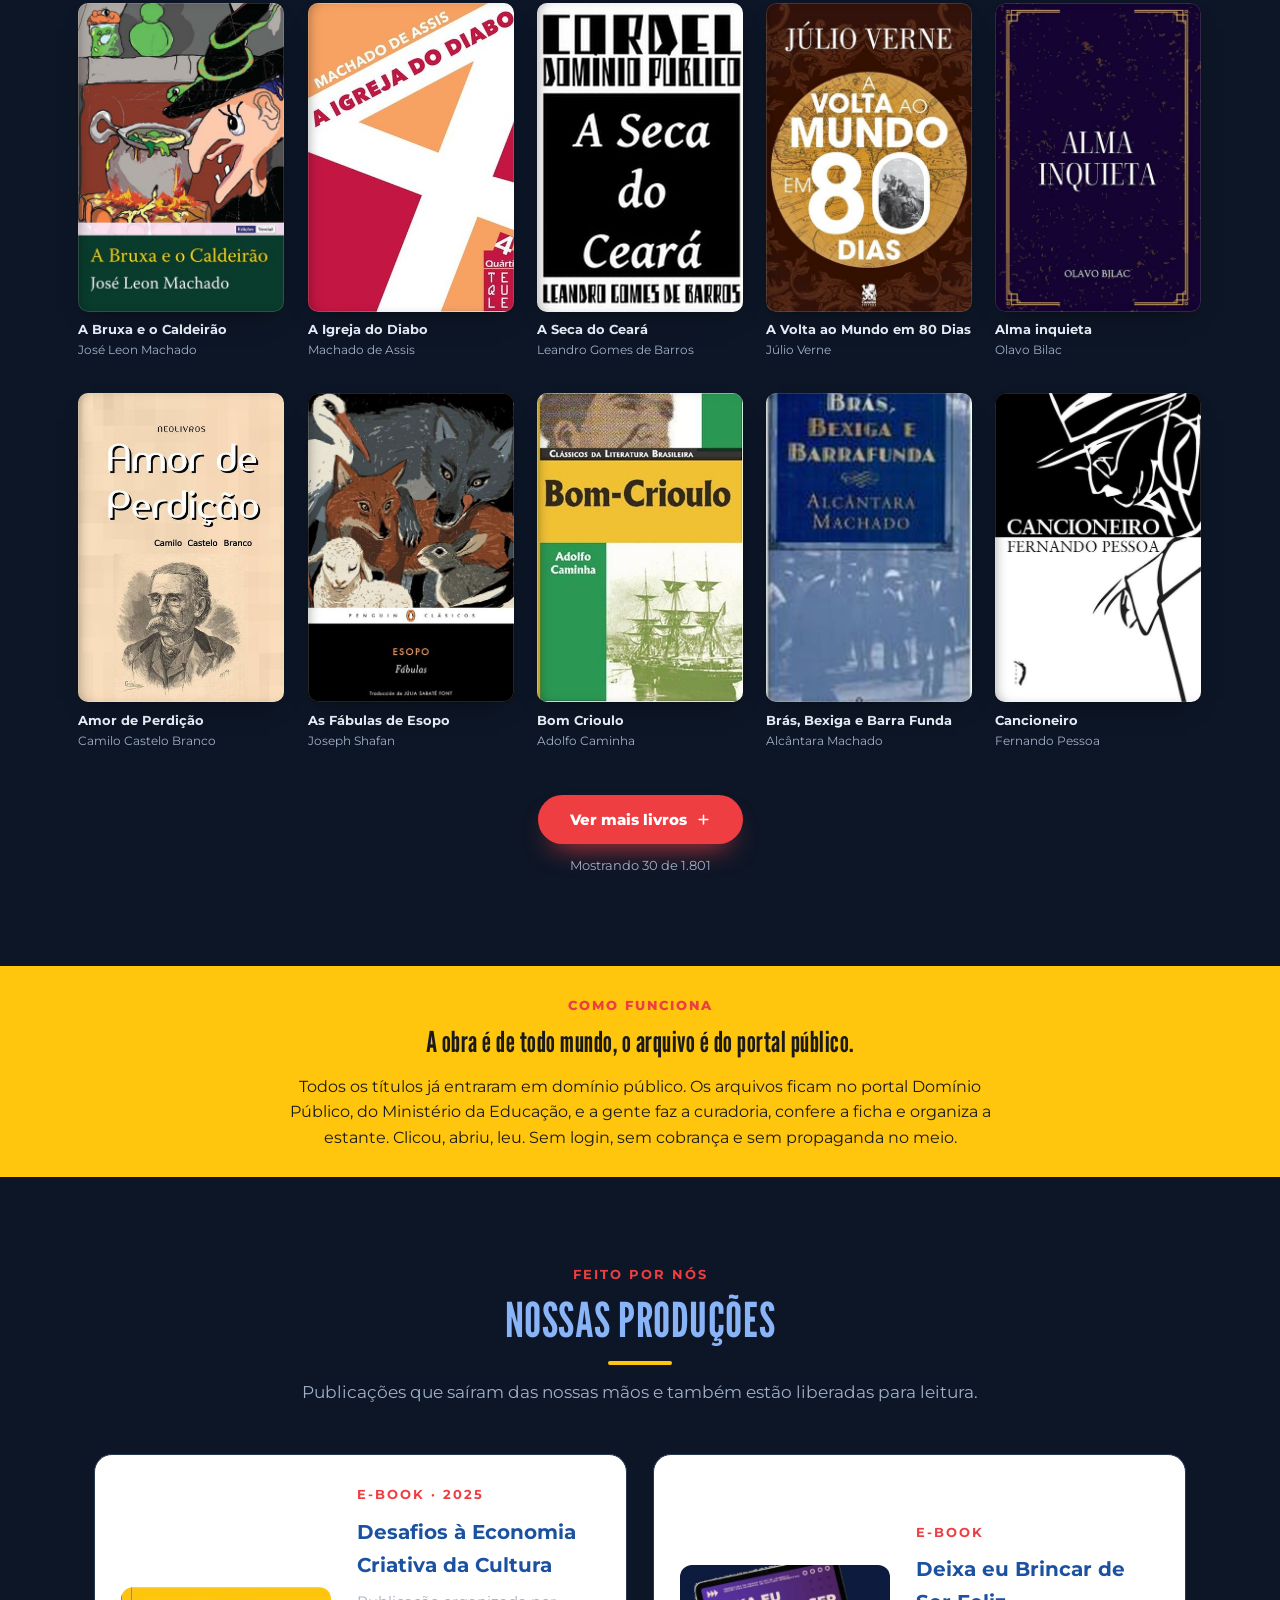
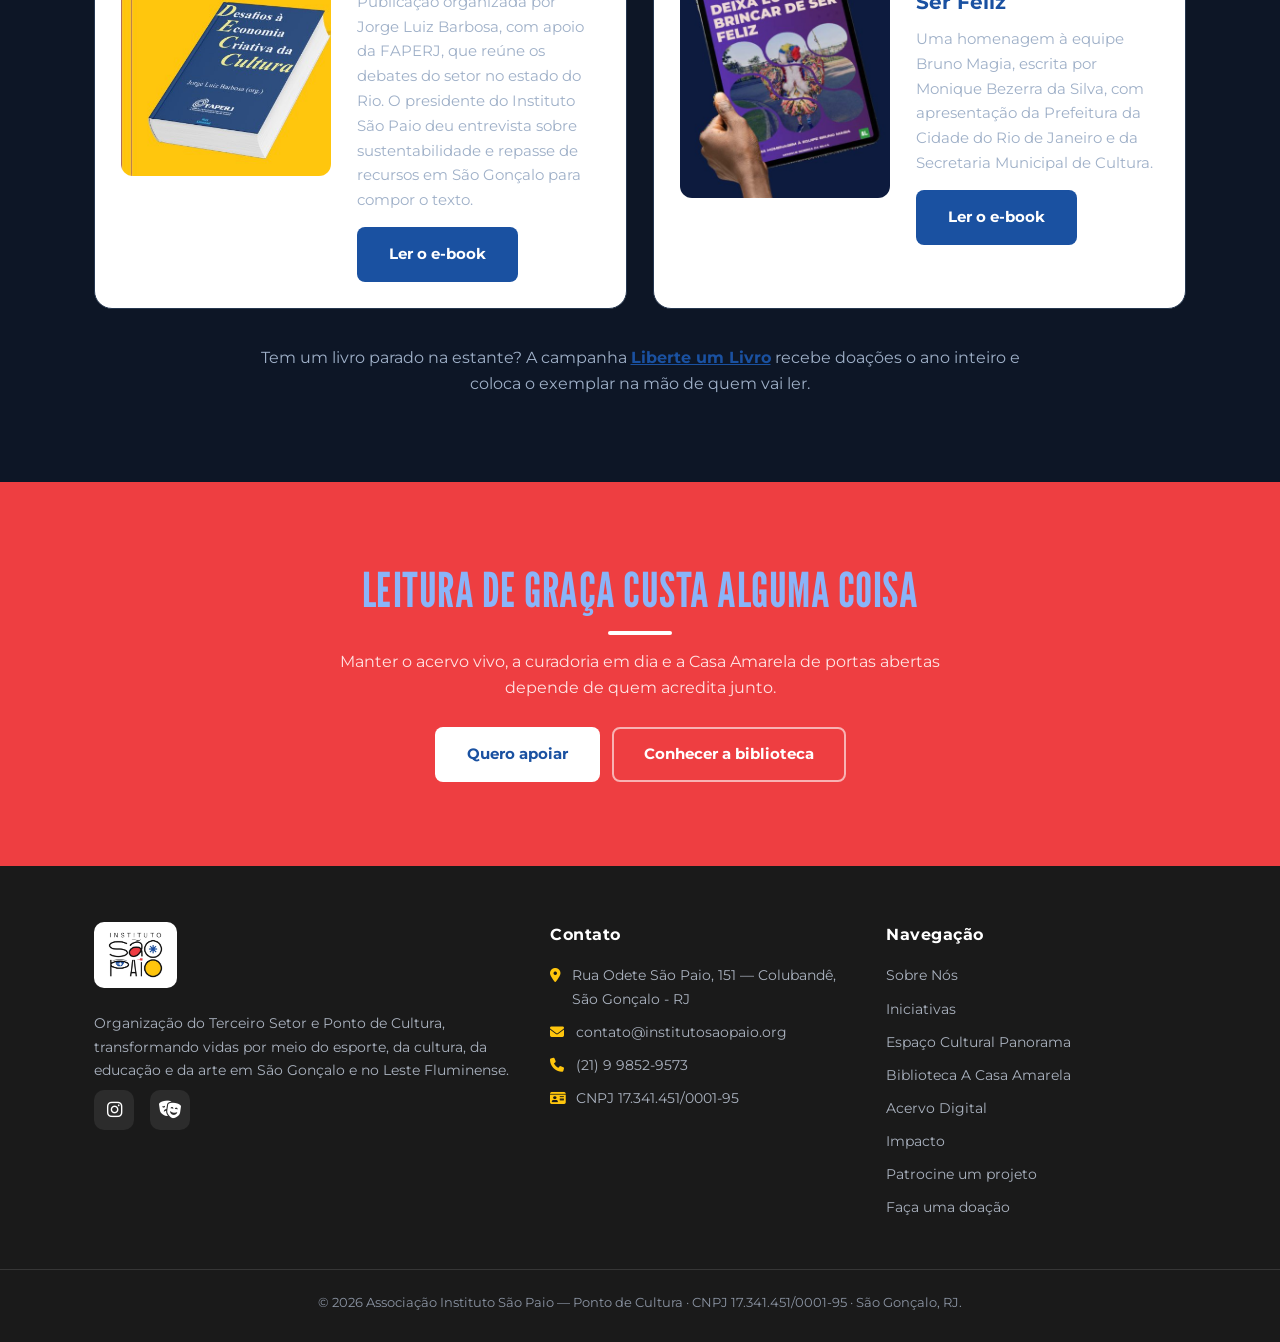
==== commit 61a44957: "Refaz a página de iniciativas com o novo visual e troca as fotos com setas por versões limpas - inic" ====
--- a/acervo.html
+++ b/acervo.html
@@ -16,7 +16,7 @@
         (function(){var t='claro';try{var d=new Date(),m=d.getHours()*60+d.getMinutes();if(m<360||m>1080)t='escuro';var e=localStorage.getItem('isp-tema');if((e==='claro'||e==='escuro')&&+localStorage.getItem('isp-tema-ate')>Date.now())t=e;}catch(x){}document.documentElement.setAttribute('data-tema',t);})();
     </script>
     <link rel="icon" type="image/png" href="img/Logo.png">
-    <link rel="stylesheet" href="style.css?v=20261026a">
+    <link rel="stylesheet" href="style.css?v=20261105a">
 </head>
 <body>
     <!-- ===== CABECALHO (igual em todas as paginas) ===== -->
--- a/style.css
+++ b/style.css
@@ -1822,6 +1822,8 @@
 .pat-card--12 .pat-card__midia { flex: 0 0 42%; height: auto; min-height: clamp(320px, 30vw, 480px); }
 .pat-card--12 .pat-card__corpo { min-width: 0; }
 .pat-card__tags { display: flex; align-items: center; gap: 8px; flex-wrap: wrap; }
+.pat-card__valores { display: flex; align-items: flex-end; flex-wrap: wrap; gap: 10px clamp(22px, 3vw, 44px); }
+.pat-card__valor--menor { font-size: clamp(1.5rem, .7vw + 1.25rem, 1.95rem); color: var(--texto-suave); }
 
 
 /* ============================================================
@@ -2506,3 +2508,480 @@
     .acv-livro.acv-entra { opacity: 1; transform: none; }
     .acv-pausa { display: none; }
 }
+
+
+/* ==== INICIATIVAS: INÍCIO ==== */
+/* ============================================================
+   PÁGINA: INICIATIVAS (iniciativas.html)
+   Tudo fica dentro de <main class="ini"> e usa o prefixo ini-,
+   para não esbarrar nas outras páginas. A página responde à
+   largura do próprio <main> (container queries) em três faixas:
+   computador, tablet (até 1000 px) e celular (até 600 px).
+   Para navegador sem container queries, o mesmo trecho
+   responsivo sai de novo como @media, no fim do bloco.
+   Cores: as da logo. Títulos de cartaz em League Gothic e o
+   resto em Montserrat. Os cartões têm contorno só de sombra e
+   sobem 4 px ao passar o mouse (só para quem não pediu menos
+   movimento). O tema escuro troca só as variáveis --ini-*.
+   ============================================================ */
+.ini {
+    --ini-azul: #1A51A1;
+    --ini-azul-esc: #133D7A;
+    --ini-azul-vivo: #1A51A1;
+    --ini-verm: #EE3E41;
+    --ini-amar: #FFC60D;
+    --ini-titulo: #1A51A1;
+    --ini-link: #1A51A1;
+    --ini-link-hover: #133D7A;
+    --ini-foco: #133D7A;
+    --ini-fio: #CBD5E6;
+    --ini-aro: rgba(19,61,122,.12);
+    --ini-cartao: #fff;
+    --ini-sombra: 0 0 0 1px rgba(19,61,122,.10), 0 14px 30px -22px rgba(19,61,122,.5);
+    --ini-sombra-forte: 0 0 0 1px rgba(19,61,122,.12), 0 26px 44px -22px rgba(19,61,122,.55);
+    --ini-btn: #1A51A1;
+    --ini-btn-texto: #fff;
+    --ini-btn-hover: #133D7A;
+    --ini-rob: #1A51A1;
+    container-type: inline-size;
+    container-name: ini;
+    font-size: 17px;
+    line-height: 1.65;
+}
+.ini ul, .ini ol { list-style: none; padding: 0; }
+.ini p { text-wrap: pretty; }
+.ini a { color: var(--ini-link); text-decoration: underline; text-underline-offset: 3px; text-decoration-thickness: 1.5px; }
+.ini a:hover { color: var(--ini-link-hover); }
+.ini :focus-visible { outline: 3px solid var(--ini-foco); outline-offset: 3px; }
+.ini .ini-so-leitor {
+    position: absolute; width: 1px; height: 1px; margin: -1px; padding: 0; border: 0;
+    overflow: hidden; clip: rect(0 0 0 0); clip-path: inset(50%); white-space: nowrap;
+}
+
+.ini .ini-wrap { max-width: 1440px; margin-inline: auto; padding-inline: 56px; }
+.ini .ini-sec { padding-block: 112px; }
+.ini .ini-alt { background: var(--fundo-alt); }
+.ini .ini-cartaz {
+    font-family: var(--display); font-weight: 400; text-transform: uppercase;
+    letter-spacing: .5px; line-height: .98; color: var(--ini-titulo); text-wrap: balance;
+}
+.ini .ini-lead { font-size: 22px; line-height: 1.5; font-weight: 600; margin-bottom: 16px; }
+
+/* botão cheio, link de texto e o "Ver o que realizamos" (botão que parece link) */
+.ini .ini-btn {
+    display: inline-flex; align-items: center; gap: 12px; min-height: 48px; padding: 12px 24px;
+    border-radius: 12px; border: 2px solid var(--ini-btn); background: var(--ini-btn); color: var(--ini-btn-texto);
+    font: 700 16px/1.25 var(--corpo); text-decoration: none; cursor: pointer;
+}
+.ini .ini-btn:hover { background: var(--ini-btn-hover); border-color: var(--ini-btn-hover); color: var(--ini-btn-texto); }
+.ini .ini-btn i { font-size: 20px; line-height: 1; }
+.ini .ini-lk { display: inline-flex; align-items: center; min-height: 44px; font-weight: 700; font-size: 16px; }
+.ini .ini-ver {
+    -webkit-appearance: none; appearance: none; background: none; border: 0; padding: 0; align-self: flex-start;
+    display: inline-flex; align-items: center; min-height: 44px; font: 700 16px/1.3 var(--corpo);
+    color: var(--ini-link); text-decoration: underline; text-underline-offset: 4px; text-decoration-thickness: 2px; cursor: pointer;
+}
+.ini .ini-ver:hover { color: var(--ini-link-hover); }
+
+/* foto que abre no lightbox do site */
+.ini .ini-zoom {
+    display: block; width: 100%; padding: 0; border: 0; background: none; font: inherit; color: inherit;
+    border-radius: 16px; cursor: zoom-in;
+}
+
+/* ---- capa ---- */
+.ini .ini-capa .ini-wrap {
+    display: grid; grid-template-columns: minmax(0, 1.5fr) minmax(0, 1fr); gap: 0 64px;
+    align-items: end; padding-block: 72px 40px;
+}
+.ini .ini-capa h1 { display: flex; flex-direction: column; }
+.ini .ini-capa .ini-l1 { display: block; font-size: 72px; font-size: clamp(56px, 5cqi, 72px); }
+.ini .ini-capa .ini-l2 { display: block; font-size: 188px; font-size: clamp(112px, 13.06cqi, 188px); line-height: .86; }
+.ini .ini-capa-txt { padding-bottom: 8px; }
+.ini .ini-lede { font-size: 22px; line-height: 1.5; font-weight: 600; margin-bottom: 16px; }
+.ini .ini-sub { color: var(--texto-suave); }
+.ini .ini-atalhos {
+    grid-column: 1 / -1; display: flex; flex-wrap: wrap; gap: 0 32px; margin-top: 40px;
+    padding-top: 12px; border-top: 1px solid var(--borda);
+}
+.ini .ini-atalhos a { display: inline-flex; align-items: center; min-height: 44px; font-size: 15px; font-weight: 700; text-decoration: none; }
+.ini .ini-atalhos a:hover { text-decoration: underline; }
+.ini .ini-fotocapa { height: 560px; overflow: hidden; background: #222; }
+.ini .ini-fotocapa img { width: 100%; height: 100%; object-fit: cover; object-position: 50% 40%; max-width: none; }
+.ini .ini-faixa { display: flex; height: 10px; }
+.ini .ini-faixa span { flex: 1; }
+.ini .ini-faixa span:nth-child(1) { background: var(--ini-azul-vivo); }
+.ini .ini-faixa span:nth-child(2) { background: var(--ini-verm); }
+.ini .ini-faixa span:nth-child(3) { background: var(--ini-amar); }
+
+/* ---- as três áreas ---- */
+.ini .ini-areas { display: grid; grid-template-columns: repeat(3, minmax(0, 1fr)); gap: 56px; padding-block: 72px 104px; }
+.ini .ini-area { display: flex; flex-direction: column; gap: 20px; }
+.ini .ini-area h2 { display: flex; align-items: flex-end; min-height: 264px; }
+.ini .ini-area .ini-t1 { font-size: 64px; font-size: clamp(44px, 4.45cqi, 64px); }
+.ini .ini-area .ini-t2 { font-size: 96px; font-size: clamp(66px, 6.67cqi, 96px); }
+.ini .ini-area .ini-t3 { font-size: 128px; font-size: clamp(88px, 8.89cqi, 128px); }
+.ini .ini-area p { max-width: 34ch; }
+.ini .ini-area .ini-ver { margin-top: auto; }
+
+/* ---- cursos ---- */
+.ini .ini-cursos-topo { display: grid; grid-template-columns: minmax(0, 1.4fr) minmax(0, 1fr); gap: 64px; align-items: end; margin-bottom: 104px; }
+.ini .ini-cursos-topo h2 { font-size: 150px; font-size: clamp(96px, 10.42cqi, 150px); }
+.ini .ini-cursos-topo p { font-size: 20px; line-height: 1.6; max-width: 36ch; }
+.ini .ini-turma { display: grid; grid-template-columns: repeat(2, minmax(0, 1fr)); gap: 96px; align-items: center; margin-bottom: 104px; }
+.ini .ini-turma .ini-disco { justify-self: start; }
+.ini .ini-turma--inv .ini-disco { order: 2; justify-self: end; }
+.ini .ini-turma h3 { font-size: 80px; margin-bottom: 20px; }
+.ini .ini-turma p { max-width: 44ch; margin-bottom: 24px; }
+.ini .ini-disco { --d: 400px; position: relative; width: var(--d); height: var(--d); margin: 0 24px 24px 0; }
+.ini .ini-disco img { position: relative; z-index: 1; width: var(--d); height: var(--d); border-radius: 50%; object-fit: cover; max-width: none; }
+.ini .ini-anel {
+    position: absolute; left: 0; top: 0; width: var(--d); height: var(--d); border-radius: 50%;
+    border: 8px solid var(--ini-amar); transform: translate(24px, 24px);
+}
+.ini .ini-anel--v { border-color: var(--ini-verm); }
+.ini .ini-anel--z { border-color: var(--ini-azul-vivo); }
+.ini .ini-mais { display: grid; grid-template-columns: repeat(2, minmax(0, 1fr)); column-gap: 72px; margin-top: 8px; }
+.ini .ini-mais li { padding: 32px 0 24px; border-top: 1px solid var(--ini-fio); }
+.ini .ini-mais h3 { font: 800 22px/1.25 var(--corpo); color: var(--texto); margin-bottom: 8px; }
+.ini .ini-mais p { max-width: 46ch; margin-bottom: 4px; }
+.ini .ini-nota { margin-top: 64px; max-width: 920px; font-size: 22px; line-height: 1.55; font-weight: 600; }
+.ini .ini-aula { display: grid; grid-template-columns: minmax(0, 5fr) minmax(0, 7fr); gap: 88px; align-items: center; margin-top: 120px; }
+.ini .ini-aula video { width: 100%; height: auto; aspect-ratio: 480 / 566; border-radius: 16px; background: #000; color: #fff; }
+.ini .ini-aula figcaption { font-size: 14px; line-height: 1.5; color: var(--texto-suave); margin-top: 12px; }
+.ini .ini-aula h3 { font-size: 84px; margin-bottom: 24px; }
+.ini .ini-aula p { max-width: 50ch; }
+
+/* ---- robótica (bloco azul) ---- */
+.ini .ini-rob { background: var(--ini-rob); color: #fff; --ini-foco: #fff; }
+.ini .ini-rob .ini-wrap { display: grid; grid-template-columns: minmax(0, 1.15fr) minmax(0, 1fr); gap: 80px; align-items: start; padding-block: 120px; }
+.ini .ini-rob h2 { font-size: 150px; font-size: clamp(96px, 10.42cqi, 150px); color: #fff; }
+.ini .ini-rob .ini-nome { display: block; margin-top: 24px; font: 700 28px/1.2 var(--corpo); text-transform: none; letter-spacing: 0; }
+.ini .ini-rob .ini-lead { font-size: 24px; line-height: 1.45; font-weight: 600; margin-bottom: 20px; color: #fff; }
+.ini .ini-rob p { color: #fff; font-size: 19px; max-width: 52ch; }
+.ini .ini-ficha { margin-top: 44px; }
+.ini .ini-ficha div { display: grid; grid-template-columns: 150px minmax(0, 1fr); gap: 24px; padding: 20px 0; border-top: 1px solid rgba(255,255,255,.4); }
+.ini .ini-ficha dt { font-weight: 800; color: var(--ini-amar); }
+.ini .ini-ficha dd { color: #fff; }
+
+/* ---- cineclube ---- */
+.ini .ini-cine-topo { display: grid; grid-template-columns: minmax(0, 1.4fr) minmax(0, 1fr); gap: 64px; align-items: end; margin-bottom: 72px; }
+.ini .ini-cine-topo h2 { font-size: 150px; font-size: clamp(96px, 10.42cqi, 150px); }
+.ini .ini-desde { display: block; margin-top: 16px; font-size: 48px; line-height: 1; }
+.ini .ini-cine-topo p { max-width: 42ch; }
+.ini .ini-linha { display: flex; gap: 16px; align-items: flex-start; }
+.ini .ini-linha figure { flex: var(--r) 1 0%; min-width: 0; }
+.ini .ini-linha img { width: 100%; height: auto; border-radius: 16px; }
+.ini .ini-linha figcaption { font-size: 14px; line-height: 1.5; color: var(--texto-suave); margin-top: 12px; }
+.ini .ini-linha--cartaz img { box-shadow: 0 0 0 1px var(--ini-aro); }
+.ini .ini-cartazes { margin-top: 104px; }
+.ini .ini-cartazes h3 { font-size: 80px; margin-bottom: 32px; }
+.ini .ini-nota-cine { margin-top: 40px; font-size: 18px; }
+
+/* ---- feiras ---- */
+.ini .ini-feiras-topo { display: grid; grid-template-columns: minmax(0, 1fr) minmax(0, 1fr); gap: 72px; align-items: start; margin-bottom: 72px; }
+.ini .ini-feiras-topo h2 { font-size: 104px; font-size: clamp(56px, calc(7.2cqi - 8px), 104px); }
+.ini .ini-feiras-topo h3 { font: 800 24px/1.3 var(--corpo); color: var(--texto); margin: 32px 0 12px; }
+.ini .ini-feiras-topo p { max-width: 56ch; margin-bottom: 16px; }
+.ini .ini-feiras-topo .ini-lead { margin-bottom: 0; }
+.ini .ini-fotos { display: grid; grid-template-columns: repeat(5, minmax(0, 1fr)); gap: 16px; }
+.ini .ini-fotos img, .ini .ini-fotos video { width: 100%; height: auto; aspect-ratio: 562 / 1000; object-fit: cover; border-radius: 16px; }
+.ini .ini-fotos video { background: #000; color: #fff; }
+.ini .ini-fotos figcaption { font-size: 14px; line-height: 1.5; color: var(--texto-suave); margin-top: 12px; }
+
+/* ---- ação social (ABRAz) ---- */
+.ini .ini-abraz-topo { display: grid; grid-template-columns: minmax(0, 1fr) minmax(0, 1fr); gap: 64px; align-items: end; margin-bottom: 80px; }
+.ini .ini-abraz-topo h2 { font-size: 150px; font-size: clamp(96px, 10.42cqi, 150px); }
+.ini .ini-abraz-topo .ini-lead { margin-bottom: 0; max-width: 46ch; }
+.ini .ini-nums { display: grid; grid-template-columns: repeat(3, minmax(0, 1fr)); margin-bottom: 104px; }
+.ini .ini-nums li { display: flex; flex-direction: column; justify-content: flex-end; gap: 12px; padding: 8px 32px; border-left: 1px solid var(--ini-fio); }
+.ini .ini-nums li:first-child { border-left: 0; padding-left: 0; }
+.ini .ini-nums .ini-n {
+    display: flex; align-items: flex-end; min-height: 206px; font-family: var(--display); text-transform: uppercase;
+    letter-spacing: .5px; font-size: 112px; font-size: clamp(72px, 7.78cqi, 112px); line-height: .92; color: var(--ini-titulo);
+}
+.ini .ini-nums .ini-r { color: var(--texto-suave); max-width: 28ch; }
+.ini .ini-abraz-texto { display: grid; grid-template-columns: minmax(0, 5fr) minmax(0, 7fr); gap: 72px; align-items: start; margin-bottom: 120px; }
+.ini .ini-abraz-texto h3 { font: 800 32px/1.25 var(--corpo); color: var(--texto); }
+.ini .ini-abraz-texto p { max-width: 60ch; margin-bottom: 16px; }
+.ini .ini-album h3 { font: 800 40px/1.2 var(--corpo); color: var(--texto); margin-bottom: 8px; }
+.ini .ini-leg { color: var(--texto-suave); margin-bottom: 32px; }
+.ini .ini-album .ini-linha + .ini-linha { margin-top: 24px; }
+
+/* ---- cursos e oficinas online ---- */
+.ini .ini-on-topo { display: grid; grid-template-columns: minmax(0, 1fr) minmax(0, 1fr); gap: 64px; align-items: end; margin-bottom: 72px; }
+.ini .ini-on-topo h2 { font-size: 140px; font-size: clamp(88px, 9.72cqi, 140px); }
+.ini .ini-on-topo .ini-lead { margin-bottom: 0; max-width: 46ch; }
+.ini .ini-on-foto img { width: 100%; height: auto; border-radius: 16px; }
+.ini .ini-on-foto figcaption { font-size: 14px; line-height: 1.5; color: var(--texto-suave); margin-top: 12px; }
+.ini .ini-on-texto { display: grid; grid-template-columns: minmax(0, 5fr) minmax(0, 7fr); gap: 72px; align-items: start; margin-top: 96px; }
+.ini .ini-on-texto h3 { font: 800 32px/1.25 var(--corpo); color: var(--texto); }
+.ini .ini-on-texto p { max-width: 60ch; margin-bottom: 16px; }
+.ini .ini-turmas { display: grid; grid-template-columns: minmax(0, 5fr) minmax(0, 7fr); gap: 72px; align-items: start; margin-top: 96px; }
+.ini .ini-turmas h3 { font-size: 72px; }
+.ini .ini-turmas .ini-sub { margin: 4px 0 24px; }
+.ini .ini-tl li { display: flex; flex-direction: column; gap: 4px; padding: 20px 0; border-top: 1px solid var(--ini-fio); }
+.ini .ini-tl-nome { font-weight: 700; font-size: 19px; line-height: 1.35; }
+.ini .ini-prof { color: var(--texto-suave); font-size: 15px; }
+.ini .ini-imp { margin-top: 64px; }
+.ini .ini-imp li { padding: 24px 0 12px; border-top: 1px solid var(--ini-fio); }
+.ini .ini-fonte { display: block; font-weight: 800; color: var(--texto); margin-bottom: 4px; }
+.ini .ini-imp p { max-width: 44ch; margin-bottom: 4px; }
+
+/* ---- projetos em andamento e realizados ---- */
+.ini .ini-proj-topo { margin-bottom: 64px; }
+.ini .ini-proj-topo h2 { font-size: 140px; font-size: clamp(88px, 9.72cqi, 140px); }
+.ini .ini-cartoes { display: grid; grid-template-columns: repeat(3, minmax(0, 1fr)); gap: 32px; }
+.ini .ini-cartao {
+    display: flex; flex-direction: column; background: var(--ini-cartao); border-radius: 16px; overflow: hidden;
+    box-shadow: var(--ini-sombra); transition: transform .3s, box-shadow .3s;
+}
+.ini .ini-cartao img { width: 100%; height: auto; aspect-ratio: 16 / 10; object-fit: cover; }
+.ini .ini-corpo { display: flex; flex-direction: column; flex: 1; gap: 12px; padding: 24px 24px 20px; }
+.ini .ini-cartao h3 { font: 800 22px/1.25 var(--corpo); color: var(--texto); }
+.ini .ini-cartao p { font-size: 16px; line-height: 1.6; }
+.ini .ini-cartao .ini-lk { align-self: flex-start; margin-top: auto; }
+.ini .ini-cartao .ini-rod { padding-top: 12px; border-top: 1px solid var(--borda); font-size: 14px; font-weight: 700; color: var(--texto-suave); }
+@media (hover: hover) and (prefers-reduced-motion: no-preference) {
+    .ini .ini-cartao:hover { transform: translateY(-4px); box-shadow: var(--ini-sombra-forte); }
+}
+
+/* ---- corredor cultural (a rota) ---- */
+.ini .ini-cor-topo { display: grid; grid-template-columns: minmax(0, 1fr) minmax(0, 1fr); gap: 64px; align-items: end; margin-bottom: 80px; }
+.ini .ini-cor-topo h2 { font-size: 140px; font-size: clamp(88px, 9.72cqi, 140px); }
+.ini .ini-cor-topo .ini-lead { margin-bottom: 0; max-width: 44ch; }
+.ini .ini-rota li { position: relative; display: grid; grid-template-columns: 64px minmax(0, 1fr); gap: 0 24px; padding-bottom: 64px; }
+.ini .ini-rota li:last-child { padding-bottom: 0; }
+.ini .ini-no {
+    position: relative; z-index: 1; width: 32px; height: 32px; margin: 8px 0 0 8px; border-radius: 50%;
+    border: 4px solid var(--ini-azul-vivo); background: var(--fundo);
+}
+.ini .ini-rota .ini-rota__entregue .ini-no { background: var(--ini-amar); }
+.ini .ini-rota li::before { content: ""; position: absolute; left: 22px; top: 40px; bottom: -6px; width: 0; border-left: 4px dashed var(--ini-azul-vivo); }
+.ini .ini-rota .ini-rota__entregue::before { border-left-style: solid; }
+.ini .ini-rota li:last-child::before { display: none; }
+.ini .ini-conteudo { display: flex; gap: 40px; align-items: flex-start; }
+.ini .ini-conteudo img { flex: none; width: 320px; height: auto; border-radius: 16px; }
+.ini .ini-rota h3 { font-size: 64px; margin-bottom: 4px; }
+.ini .ini-st { font-weight: 800; color: var(--texto); margin-bottom: 12px; }
+.ini .ini-rota p { max-width: 54ch; margin-bottom: 16px; }
+
+/* ---- tablet ---- */
+@container ini (max-width: 1000px) {
+    .ini .ini-wrap { padding-inline: 32px; }
+    .ini .ini-sec { padding-block: 80px; }
+    .ini .ini-capa .ini-wrap { grid-template-columns: minmax(0, 1fr); gap: 32px; }
+    .ini .ini-capa .ini-l1 { font-size: 56px; }
+    .ini .ini-capa .ini-l2 { font-size: 150px; }
+    .ini .ini-atalhos { margin-top: 8px; }
+    .ini .ini-fotocapa { height: 420px; }
+    .ini .ini-areas { grid-template-columns: minmax(0, 1fr); gap: 56px; padding-block: 72px; }
+    .ini .ini-area .ini-t1 { font-size: 64px; }
+    .ini .ini-area .ini-t2 { font-size: 96px; }
+    .ini .ini-area .ini-t3 { font-size: 128px; }
+    .ini .ini-area h2 { min-height: 0; }
+    .ini .ini-cursos-topo { grid-template-columns: minmax(0, 1fr); gap: 24px; margin-bottom: 72px; }
+    .ini .ini-cursos-topo h2 { font-size: 120px; }
+    .ini .ini-turma { grid-template-columns: minmax(0, 1fr); gap: 48px; margin-bottom: 80px; }
+    .ini .ini-turma--inv .ini-disco { order: 0; }
+    .ini .ini-turma .ini-disco, .ini .ini-turma--inv .ini-disco { justify-self: start; }
+    .ini .ini-mais { grid-template-columns: minmax(0, 1fr); }
+    .ini .ini-aula { grid-template-columns: minmax(0, 1fr); gap: 40px; margin-top: 88px; }
+    .ini .ini-aula figure { max-width: 480px; }
+    .ini .ini-rob .ini-wrap { grid-template-columns: minmax(0, 1fr); gap: 48px; padding-block: 88px; }
+    .ini .ini-rob h2 { font-size: 120px; }
+    .ini .ini-cine-topo { grid-template-columns: minmax(0, 1fr); gap: 24px; margin-bottom: 56px; }
+    .ini .ini-cine-topo h2 { font-size: 120px; }
+    .ini .ini-linha { display: grid; grid-template-columns: repeat(2, minmax(0, 1fr)); gap: 24px 16px; }
+    .ini .ini-feiras-topo { grid-template-columns: minmax(0, 1fr); gap: 32px; }
+    .ini .ini-feiras-topo h2 { font-size: clamp(56px, 13.5cqi, 100px); }
+    .ini .ini-fotos { grid-template-columns: repeat(2, minmax(0, 1fr)); }
+    .ini .ini-fotos__video { grid-column: 1 / -1; justify-self: center; width: min(100%, 360px); }
+    .ini .ini-abraz-topo { grid-template-columns: minmax(0, 1fr); gap: 24px; }
+    .ini .ini-abraz-topo h2 { font-size: 120px; }
+    .ini .ini-nums { grid-template-columns: minmax(0, 1fr); }
+    .ini .ini-nums li { border-left: 0; border-top: 1px solid var(--ini-fio); padding: 24px 0; }
+    .ini .ini-nums .ini-n { min-height: 0; font-size: 112px; }
+    .ini .ini-abraz-texto { grid-template-columns: minmax(0, 1fr); gap: 24px; margin-bottom: 80px; }
+    .ini .ini-on-topo, .ini .ini-cor-topo { grid-template-columns: minmax(0, 1fr); gap: 24px; margin-bottom: 56px; }
+    .ini .ini-on-topo h2, .ini .ini-proj-topo h2, .ini .ini-cor-topo h2 { font-size: 112px; }
+    .ini .ini-on-texto, .ini .ini-turmas { grid-template-columns: minmax(0, 1fr); gap: 32px; margin-top: 64px; }
+    .ini .ini-cartoes { grid-template-columns: repeat(2, minmax(0, 1fr)); }
+    .ini .ini-rota .ini-conteudo { flex-direction: column; gap: 24px; }
+}
+
+/* ---- celular ---- */
+@container ini (max-width: 600px) {
+    .ini .ini-wrap { padding-inline: 20px; }
+    .ini .ini-sec { padding-block: 64px; }
+    .ini .ini-capa .ini-wrap { padding-block: 48px 24px; }
+    .ini .ini-capa .ini-l1 { font-size: 44px; }
+    .ini .ini-capa .ini-l2 { font-size: clamp(72px, 23cqi, 150px); }
+    .ini .ini-lede { font-size: 20px; }
+    .ini .ini-fotocapa { height: 300px; }
+    .ini .ini-areas { padding-block: 56px; gap: 48px; }
+    .ini .ini-area .ini-t1 { font-size: 56px; }
+    .ini .ini-area .ini-t2 { font-size: 80px; }
+    .ini .ini-area .ini-t3 { font-size: min(104px, 29cqi); }
+    .ini .ini-cursos-topo h2 { font-size: min(96px, 27cqi); }
+    .ini .ini-cursos-topo p { font-size: 18px; }
+    .ini .ini-turma h3 { font-size: 60px; }
+    .ini .ini-disco { --d: min(288px, calc(100cqi - 64px)); margin: 0 20px 20px 0; }
+    .ini .ini-anel { border-width: 6px; transform: translate(20px, 20px); }
+    .ini .ini-atalhos { gap: 0 24px; }
+    .ini .ini-nota { font-size: 19px; margin-top: 40px; }
+    .ini .ini-aula h3 { font-size: 64px; }
+    .ini .ini-rob .ini-wrap { padding-block: 64px; gap: 36px; }
+    .ini .ini-rob h2 { font-size: min(92px, 24cqi); }
+    .ini .ini-rob .ini-lead { font-size: 21px; }
+    .ini .ini-rob p { font-size: 17px; }
+    .ini .ini-ficha div { grid-template-columns: minmax(0, 1fr); gap: 4px; }
+    .ini .ini-cine-topo h2 { font-size: min(92px, 26cqi); }
+    .ini .ini-desde { font-size: 40px; }
+    .ini .ini-linha { grid-template-columns: minmax(0, 1fr); }
+    .ini .ini-cartazes h3 { font-size: 64px; }
+    .ini .ini-album h3 { font-size: 32px; }
+    .ini .ini-feiras-topo h2 { font-size: 14.8cqi; }
+    .ini .ini-fotos { gap: 12px; }
+    .ini .ini-abraz-topo h2 { font-size: min(92px, 26cqi); }
+    .ini .ini-nums .ini-n { font-size: 88px; }
+    .ini .ini-abraz-texto h3 { font-size: 26px; }
+    .ini .ini-on-topo h2, .ini .ini-proj-topo h2, .ini .ini-cor-topo h2 { font-size: min(84px, 24cqi); }
+    .ini .ini-on-texto h3 { font-size: 26px; }
+    .ini .ini-turmas h3 { font-size: 56px; }
+    .ini .ini-cartoes { grid-template-columns: minmax(0, 1fr); }
+    .ini .ini-rota li { grid-template-columns: 40px minmax(0, 1fr); gap: 0 12px; }
+    .ini .ini-rota .ini-no { margin-left: 0; }
+    .ini .ini-rota li::before { left: 14px; }
+    .ini .ini-rota .ini-conteudo img { width: 100%; }
+    .ini .ini-rota h3 { font-size: 52px; }
+}
+
+/* ---- tema escuro: só troca as variáveis e uns poucos fundos ---- */
+html[data-tema="escuro"] .ini {
+    --ini-azul-vivo: #3B7BE0;
+    --ini-titulo: #8ab4f8;
+    --ini-link: #8ab4f8;
+    --ini-link-hover: #bcd3fb;
+    --ini-foco: #8ab4f8;
+    --ini-fio: #2d4160;
+    --ini-aro: rgba(138,180,248,.24);
+    --ini-cartao: #15233b;
+    --ini-sombra: 0 0 0 1px rgba(138,180,248,.16), 0 14px 30px -22px rgba(0,0,0,.9);
+    --ini-sombra-forte: 0 0 0 1px rgba(138,180,248,.26), 0 26px 44px -22px rgba(0,0,0,.95);
+    --ini-btn: #8ab4f8;
+    --ini-btn-texto: #0d1626;
+    --ini-btn-hover: #b3cffb;
+    --ini-rob: #132b52;
+}
+html[data-tema="escuro"] .ini .ini-fotocapa { background: #0a111d; }
+
+@media (prefers-reduced-motion: reduce) {
+    .ini .ini-cartao { transition: none; }
+}
+
+/* ---- navegador sem container queries: o mesmo trecho responsivo, por largura da janela ---- */
+@supports not (container-type: inline-size) {
+    .ini .ini-capa .ini-l1 { font-size: clamp(56px, 5vw, 72px); }
+    .ini .ini-capa .ini-l2 { font-size: clamp(112px, 13.06vw, 188px); }
+    .ini .ini-area .ini-t1 { font-size: clamp(44px, 4.45vw, 64px); }
+    .ini .ini-area .ini-t2 { font-size: clamp(66px, 6.67vw, 96px); }
+    .ini .ini-area .ini-t3 { font-size: clamp(88px, 8.89vw, 128px); }
+    .ini .ini-cursos-topo h2 { font-size: clamp(96px, 10.42vw, 150px); }
+    .ini .ini-rob h2 { font-size: clamp(96px, 10.42vw, 150px); }
+    .ini .ini-cine-topo h2 { font-size: clamp(96px, 10.42vw, 150px); }
+    .ini .ini-feiras-topo h2 { font-size: clamp(56px, calc(7.2vw - 8px), 104px); }
+    .ini .ini-abraz-topo h2 { font-size: clamp(96px, 10.42vw, 150px); }
+    .ini .ini-nums .ini-n { font-size: clamp(72px, 7.78vw, 112px); }
+    .ini .ini-on-topo h2 { font-size: clamp(88px, 9.72vw, 140px); }
+    .ini .ini-proj-topo h2 { font-size: clamp(88px, 9.72vw, 140px); }
+    .ini .ini-cor-topo h2 { font-size: clamp(88px, 9.72vw, 140px); }
+    @media (max-width: 1000px) {
+        .ini .ini-wrap { padding-inline: 32px; }
+        .ini .ini-sec { padding-block: 80px; }
+        .ini .ini-capa .ini-wrap { grid-template-columns: minmax(0, 1fr); gap: 32px; }
+        .ini .ini-capa .ini-l1 { font-size: 56px; }
+        .ini .ini-capa .ini-l2 { font-size: 150px; }
+        .ini .ini-atalhos { margin-top: 8px; }
+        .ini .ini-fotocapa { height: 420px; }
+        .ini .ini-areas { grid-template-columns: minmax(0, 1fr); gap: 56px; padding-block: 72px; }
+        .ini .ini-area .ini-t1 { font-size: 64px; }
+        .ini .ini-area .ini-t2 { font-size: 96px; }
+        .ini .ini-area .ini-t3 { font-size: 128px; }
+        .ini .ini-area h2 { min-height: 0; }
+        .ini .ini-cursos-topo { grid-template-columns: minmax(0, 1fr); gap: 24px; margin-bottom: 72px; }
+        .ini .ini-cursos-topo h2 { font-size: 120px; }
+        .ini .ini-turma { grid-template-columns: minmax(0, 1fr); gap: 48px; margin-bottom: 80px; }
+        .ini .ini-turma--inv .ini-disco { order: 0; }
+        .ini .ini-turma .ini-disco, .ini .ini-turma--inv .ini-disco { justify-self: start; }
+        .ini .ini-mais { grid-template-columns: minmax(0, 1fr); }
+        .ini .ini-aula { grid-template-columns: minmax(0, 1fr); gap: 40px; margin-top: 88px; }
+        .ini .ini-aula figure { max-width: 480px; }
+        .ini .ini-rob .ini-wrap { grid-template-columns: minmax(0, 1fr); gap: 48px; padding-block: 88px; }
+        .ini .ini-rob h2 { font-size: 120px; }
+        .ini .ini-cine-topo { grid-template-columns: minmax(0, 1fr); gap: 24px; margin-bottom: 56px; }
+        .ini .ini-cine-topo h2 { font-size: 120px; }
+        .ini .ini-linha { display: grid; grid-template-columns: repeat(2, minmax(0, 1fr)); gap: 24px 16px; }
+        .ini .ini-feiras-topo { grid-template-columns: minmax(0, 1fr); gap: 32px; }
+        .ini .ini-feiras-topo h2 { font-size: clamp(56px, 13.5vw, 100px); }
+        .ini .ini-fotos { grid-template-columns: repeat(2, minmax(0, 1fr)); }
+        .ini .ini-fotos__video { grid-column: 1 / -1; justify-self: center; width: min(100%, 360px); }
+        .ini .ini-abraz-topo { grid-template-columns: minmax(0, 1fr); gap: 24px; }
+        .ini .ini-abraz-topo h2 { font-size: 120px; }
+        .ini .ini-nums { grid-template-columns: minmax(0, 1fr); }
+        .ini .ini-nums li { border-left: 0; border-top: 1px solid var(--ini-fio); padding: 24px 0; }
+        .ini .ini-nums .ini-n { min-height: 0; font-size: 112px; }
+        .ini .ini-abraz-texto { grid-template-columns: minmax(0, 1fr); gap: 24px; margin-bottom: 80px; }
+        .ini .ini-on-topo, .ini .ini-cor-topo { grid-template-columns: minmax(0, 1fr); gap: 24px; margin-bottom: 56px; }
+        .ini .ini-on-topo h2, .ini .ini-proj-topo h2, .ini .ini-cor-topo h2 { font-size: 112px; }
+        .ini .ini-on-texto, .ini .ini-turmas { grid-template-columns: minmax(0, 1fr); gap: 32px; margin-top: 64px; }
+        .ini .ini-cartoes { grid-template-columns: repeat(2, minmax(0, 1fr)); }
+        .ini .ini-rota .ini-conteudo { flex-direction: column; gap: 24px; }
+    }
+    @media (max-width: 600px) {
+        .ini .ini-wrap { padding-inline: 20px; }
+        .ini .ini-sec { padding-block: 64px; }
+        .ini .ini-capa .ini-wrap { padding-block: 48px 24px; }
+        .ini .ini-capa .ini-l1 { font-size: 44px; }
+        .ini .ini-capa .ini-l2 { font-size: clamp(72px, 23vw, 150px); }
+        .ini .ini-lede { font-size: 20px; }
+        .ini .ini-fotocapa { height: 300px; }
+        .ini .ini-areas { padding-block: 56px; gap: 48px; }
+        .ini .ini-area .ini-t1 { font-size: 56px; }
+        .ini .ini-area .ini-t2 { font-size: 80px; }
+        .ini .ini-area .ini-t3 { font-size: min(104px, 29vw); }
+        .ini .ini-cursos-topo h2 { font-size: min(96px, 27vw); }
+        .ini .ini-cursos-topo p { font-size: 18px; }
+        .ini .ini-turma h3 { font-size: 60px; }
+        .ini .ini-disco { --d: min(288px, calc(100vw - 64px)); margin: 0 20px 20px 0; }
+        .ini .ini-anel { border-width: 6px; transform: translate(20px, 20px); }
+        .ini .ini-atalhos { gap: 0 24px; }
+        .ini .ini-nota { font-size: 19px; margin-top: 40px; }
+        .ini .ini-aula h3 { font-size: 64px; }
+        .ini .ini-rob .ini-wrap { padding-block: 64px; gap: 36px; }
+        .ini .ini-rob h2 { font-size: min(92px, 24vw); }
+        .ini .ini-rob .ini-lead { font-size: 21px; }
+        .ini .ini-rob p { font-size: 17px; }
+        .ini .ini-ficha div { grid-template-columns: minmax(0, 1fr); gap: 4px; }
+        .ini .ini-cine-topo h2 { font-size: min(92px, 26vw); }
+        .ini .ini-desde { font-size: 40px; }
+        .ini .ini-linha { grid-template-columns: minmax(0, 1fr); }
+        .ini .ini-cartazes h3 { font-size: 64px; }
+        .ini .ini-album h3 { font-size: 32px; }
+        .ini .ini-feiras-topo h2 { font-size: 14.8vw; }
+        .ini .ini-fotos { gap: 12px; }
+        .ini .ini-abraz-topo h2 { font-size: min(92px, 26vw); }
+        .ini .ini-nums .ini-n { font-size: 88px; }
+        .ini .ini-abraz-texto h3 { font-size: 26px; }
+        .ini .ini-on-topo h2, .ini .ini-proj-topo h2, .ini .ini-cor-topo h2 { font-size: min(84px, 24vw); }
+        .ini .ini-on-texto h3 { font-size: 26px; }
+        .ini .ini-turmas h3 { font-size: 56px; }
+        .ini .ini-cartoes { grid-template-columns: minmax(0, 1fr); }
+        .ini .ini-rota li { grid-template-columns: 40px minmax(0, 1fr); gap: 0 12px; }
+        .ini .ini-rota .ini-no { margin-left: 0; }
+        .ini .ini-rota li::before { left: 14px; }
+        .ini .ini-rota .ini-conteudo img { width: 100%; }
+        .ini .ini-rota h3 { font-size: 52px; }
+    }
+}
+/* ==== INICIATIVAS: FIM ==== */
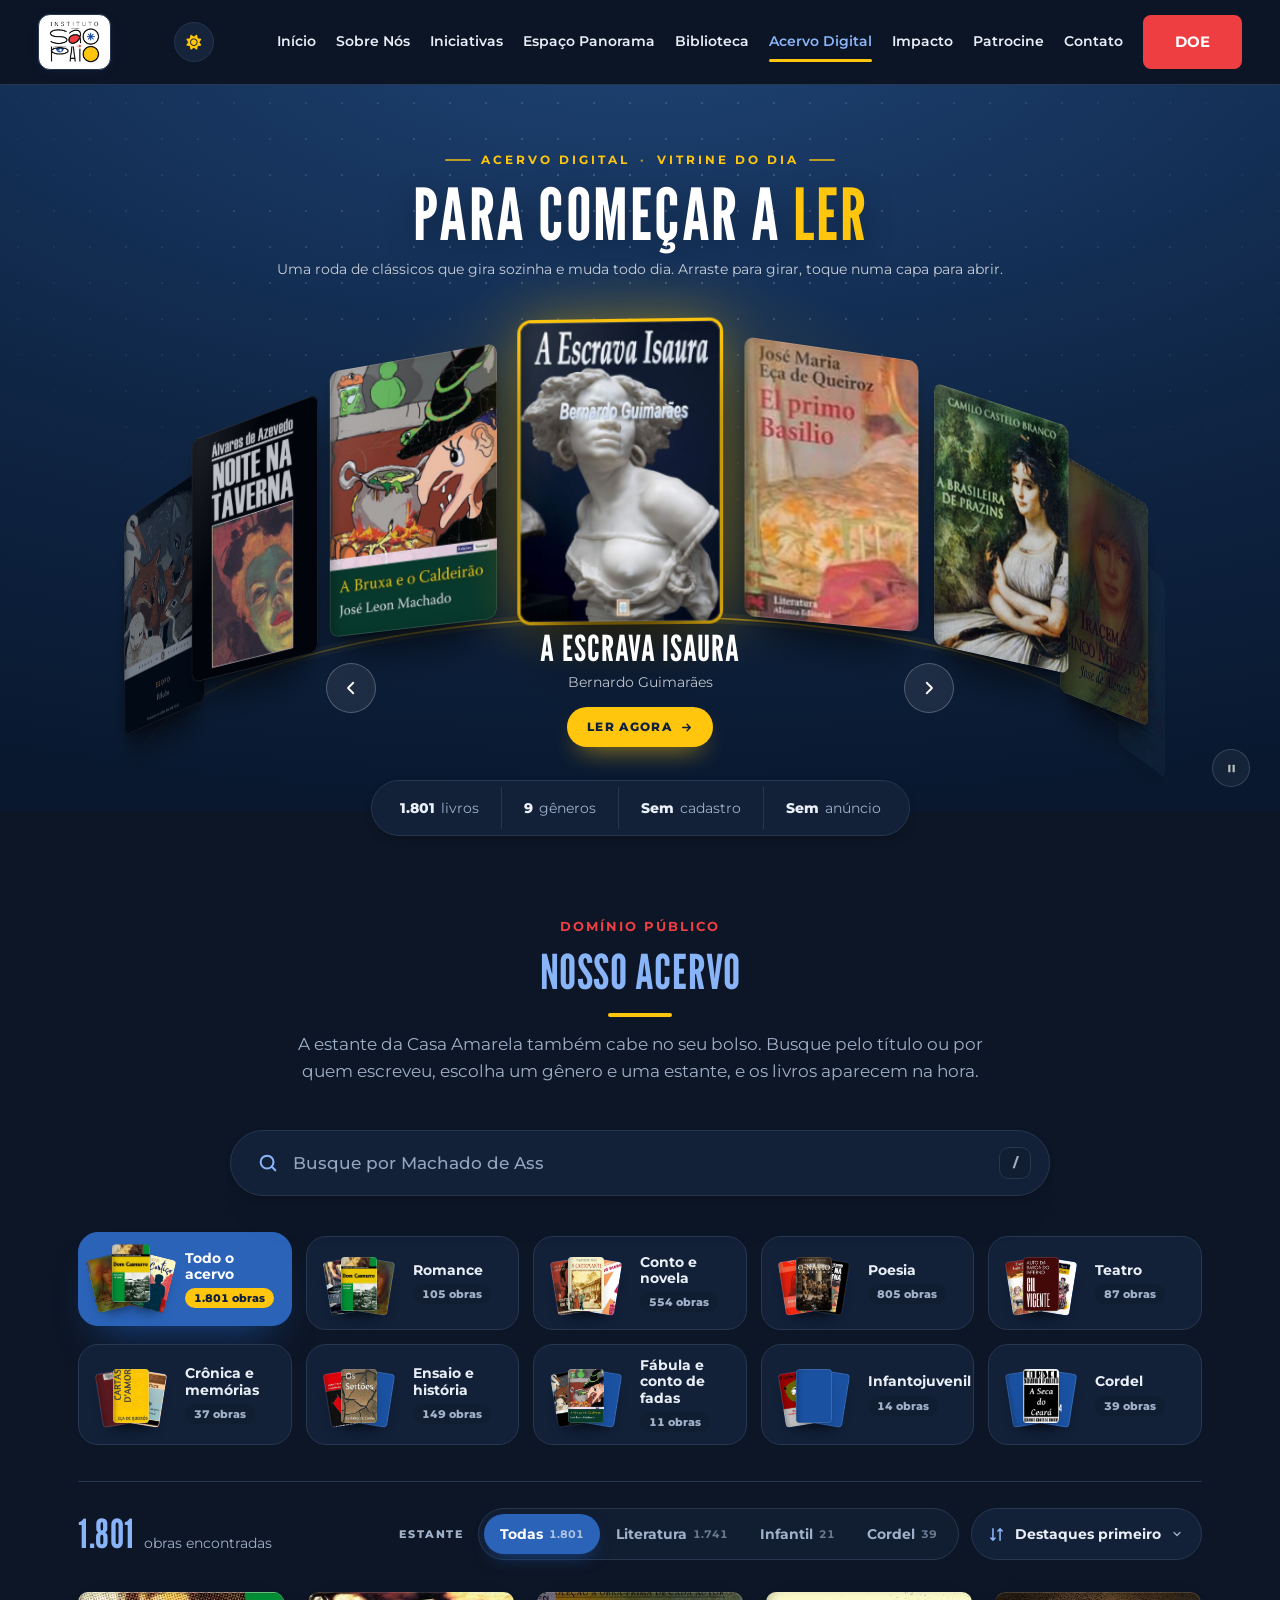
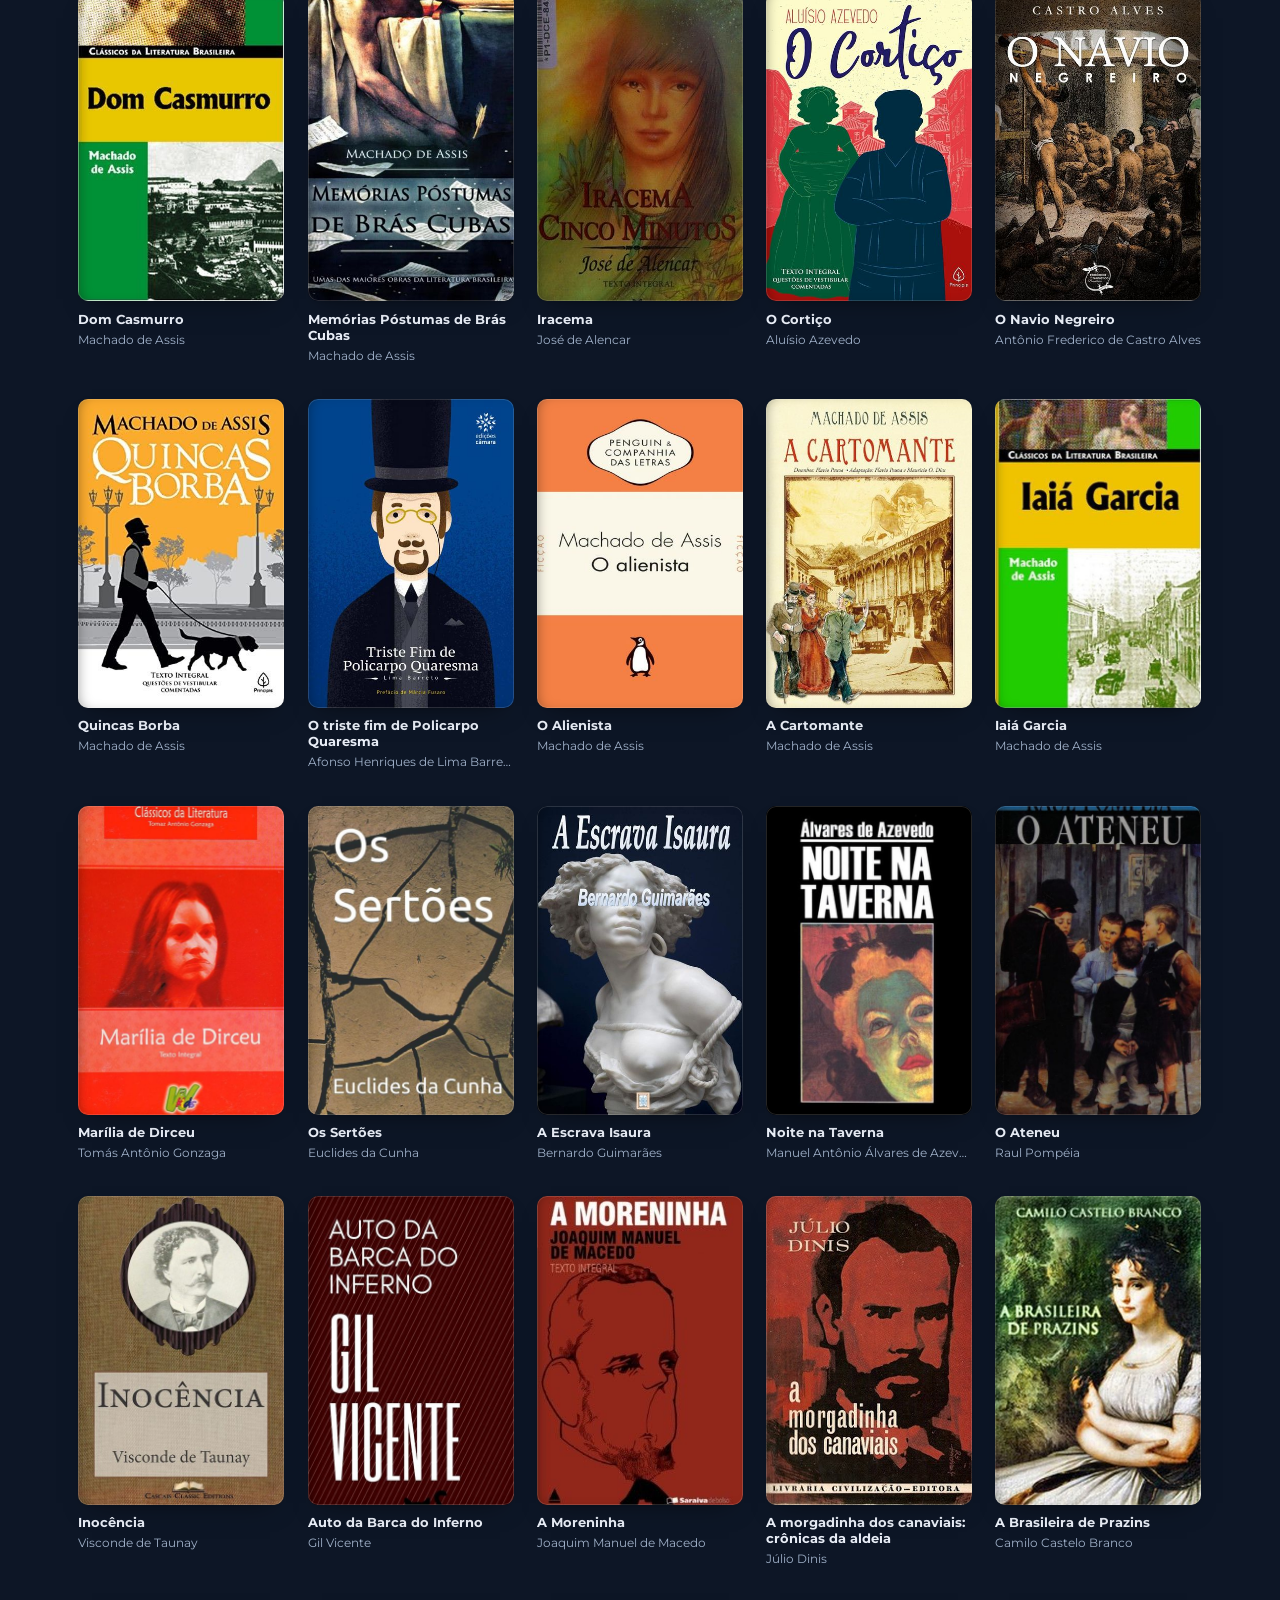
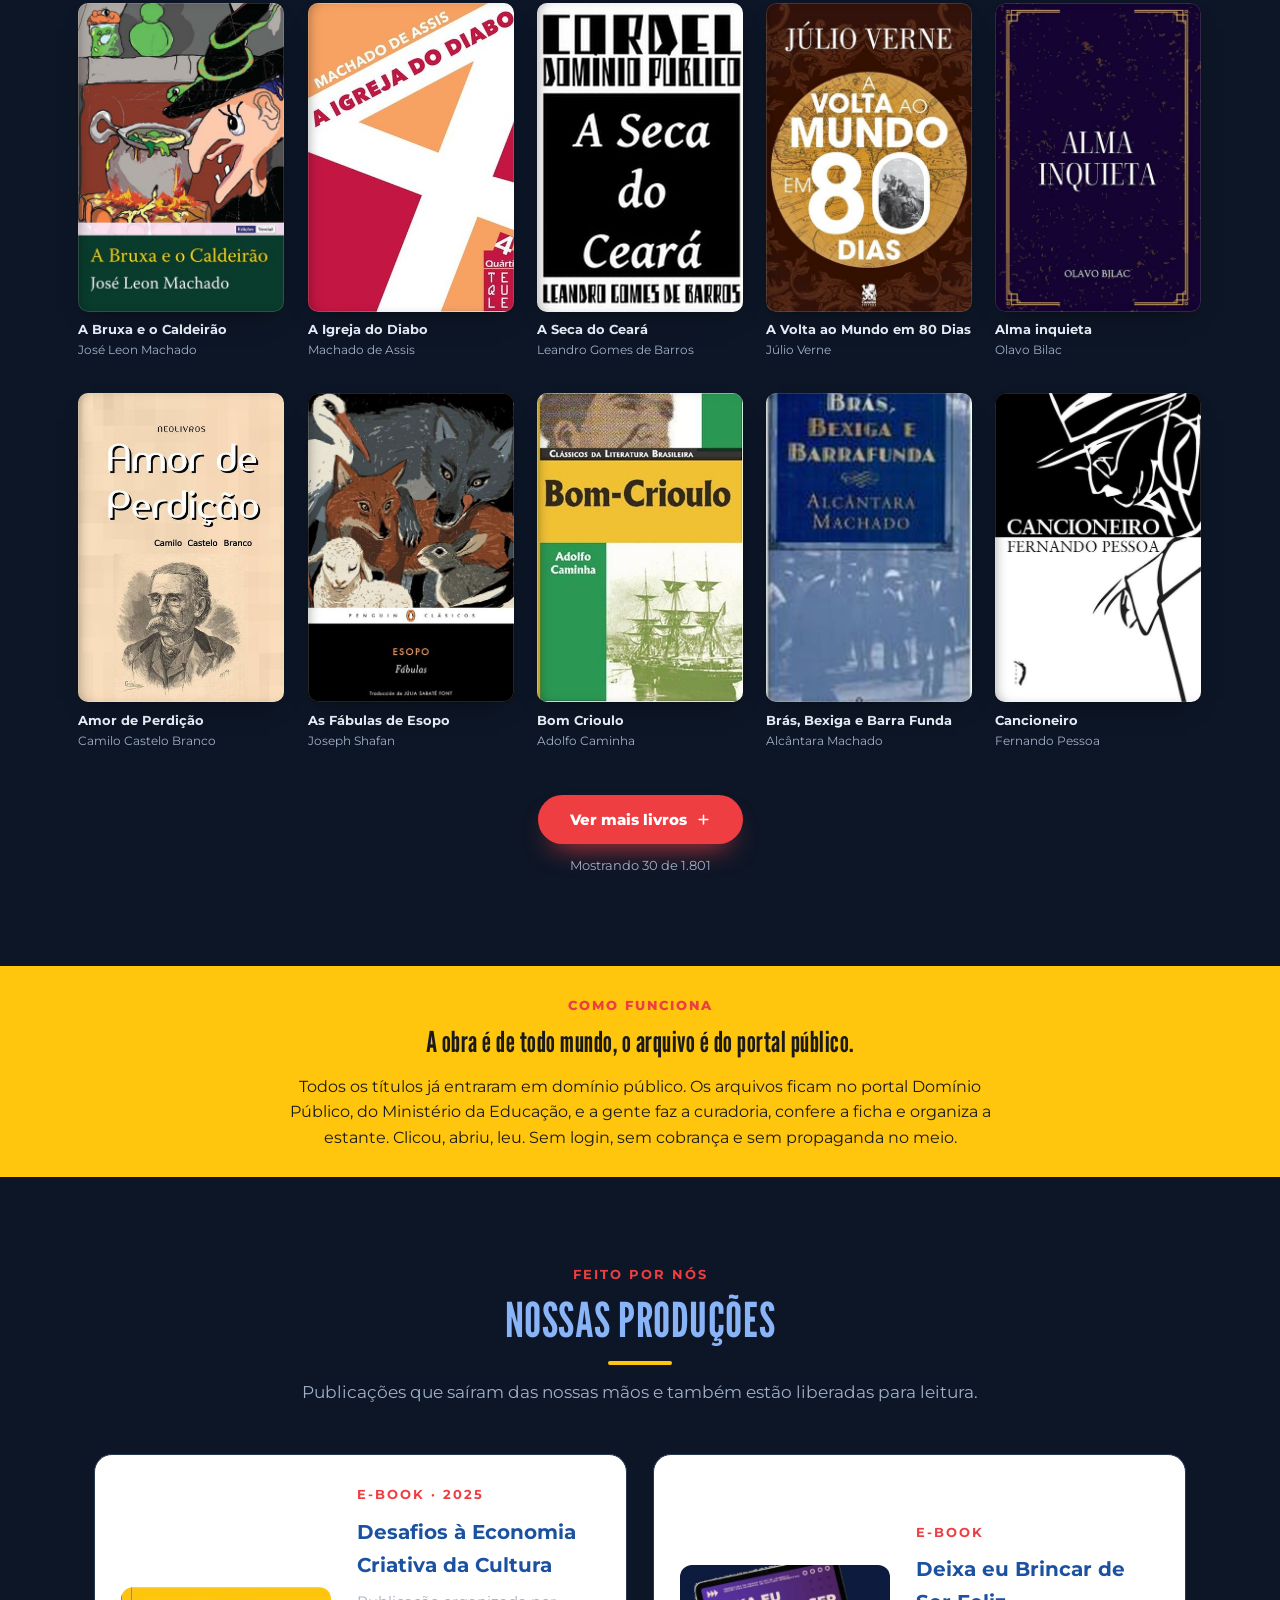
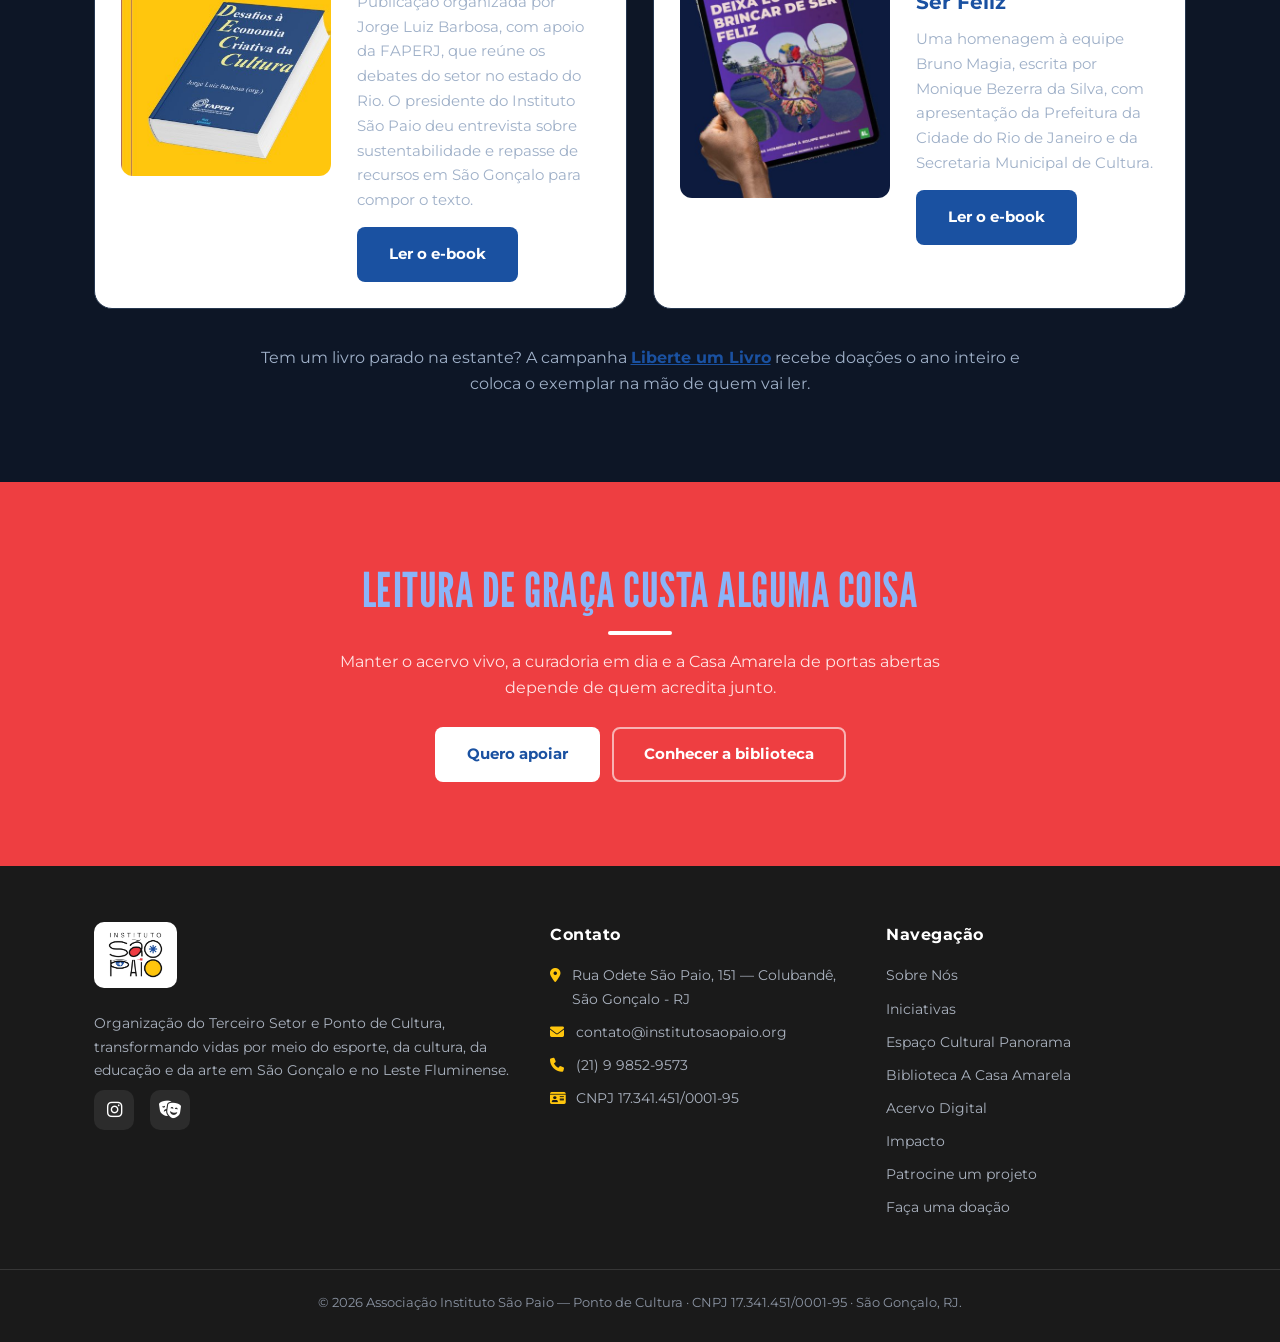
==== commit e5e684ff: "Coloca duas fotos da WeBOT no bloco de Robótica da página de iniciativas As fotos vêm do cartaz da p" ====
--- a/acervo.html
+++ b/acervo.html
@@ -16,7 +16,7 @@
         (function(){var t='claro';try{var d=new Date(),m=d.getHours()*60+d.getMinutes();if(m<360||m>1080)t='escuro';var e=localStorage.getItem('isp-tema');if((e==='claro'||e==='escuro')&&+localStorage.getItem('isp-tema-ate')>Date.now())t=e;}catch(x){}document.documentElement.setAttribute('data-tema',t);})();
     </script>
     <link rel="icon" type="image/png" href="img/Logo.png">
-    <link rel="stylesheet" href="style.css?v=20261105a">
+    <link rel="stylesheet" href="style.css?v=20261105b">
 </head>
 <body>
     <!-- ===== CABECALHO (igual em todas as paginas) ===== -->
--- a/style.css
+++ b/style.css
@@ -2663,6 +2663,9 @@
 .ini .ini-ficha div { display: grid; grid-template-columns: 150px minmax(0, 1fr); gap: 24px; padding: 20px 0; border-top: 1px solid rgba(255,255,255,.4); }
 .ini .ini-ficha dt { font-weight: 800; color: var(--ini-amar); }
 .ini .ini-ficha dd { color: #fff; }
+.ini .ini-rob-fotos { grid-column: 1 / -1; display: grid; grid-template-columns: minmax(0, 1.15fr) minmax(0, 1fr); gap: 80px; align-items: start; }
+.ini .ini-rob-foto { min-width: 0; }
+.ini .ini-rob-foto img { width: 100%; height: auto; border-radius: 16px; }
 
 /* ---- cineclube ---- */
 .ini .ini-cine-topo { display: grid; grid-template-columns: minmax(0, 1.4fr) minmax(0, 1fr); gap: 64px; align-items: end; margin-bottom: 72px; }
@@ -2790,6 +2793,7 @@
     .ini .ini-aula figure { max-width: 480px; }
     .ini .ini-rob .ini-wrap { grid-template-columns: minmax(0, 1fr); gap: 48px; padding-block: 88px; }
     .ini .ini-rob h2 { font-size: 120px; }
+    .ini .ini-rob-fotos { grid-template-columns: repeat(2, minmax(0, 1fr)); gap: 16px; }
     .ini .ini-cine-topo { grid-template-columns: minmax(0, 1fr); gap: 24px; margin-bottom: 56px; }
     .ini .ini-cine-topo h2 { font-size: 120px; }
     .ini .ini-linha { display: grid; grid-template-columns: repeat(2, minmax(0, 1fr)); gap: 24px 16px; }
@@ -2836,6 +2840,7 @@
     .ini .ini-rob .ini-lead { font-size: 21px; }
     .ini .ini-rob p { font-size: 17px; }
     .ini .ini-ficha div { grid-template-columns: minmax(0, 1fr); gap: 4px; }
+    .ini .ini-rob-fotos { grid-template-columns: minmax(0, 1fr); }
     .ini .ini-cine-topo h2 { font-size: min(92px, 26cqi); }
     .ini .ini-desde { font-size: 40px; }
     .ini .ini-linha { grid-template-columns: minmax(0, 1fr); }
@@ -2919,6 +2924,7 @@
         .ini .ini-aula figure { max-width: 480px; }
         .ini .ini-rob .ini-wrap { grid-template-columns: minmax(0, 1fr); gap: 48px; padding-block: 88px; }
         .ini .ini-rob h2 { font-size: 120px; }
+        .ini .ini-rob-fotos { grid-template-columns: repeat(2, minmax(0, 1fr)); gap: 16px; }
         .ini .ini-cine-topo { grid-template-columns: minmax(0, 1fr); gap: 24px; margin-bottom: 56px; }
         .ini .ini-cine-topo h2 { font-size: 120px; }
         .ini .ini-linha { display: grid; grid-template-columns: repeat(2, minmax(0, 1fr)); gap: 24px 16px; }
@@ -2963,6 +2969,7 @@
         .ini .ini-rob .ini-lead { font-size: 21px; }
         .ini .ini-rob p { font-size: 17px; }
         .ini .ini-ficha div { grid-template-columns: minmax(0, 1fr); gap: 4px; }
+        .ini .ini-rob-fotos { grid-template-columns: minmax(0, 1fr); }
         .ini .ini-cine-topo h2 { font-size: min(92px, 26vw); }
         .ini .ini-desde { font-size: 40px; }
         .ini .ini-linha { grid-template-columns: minmax(0, 1fr); }
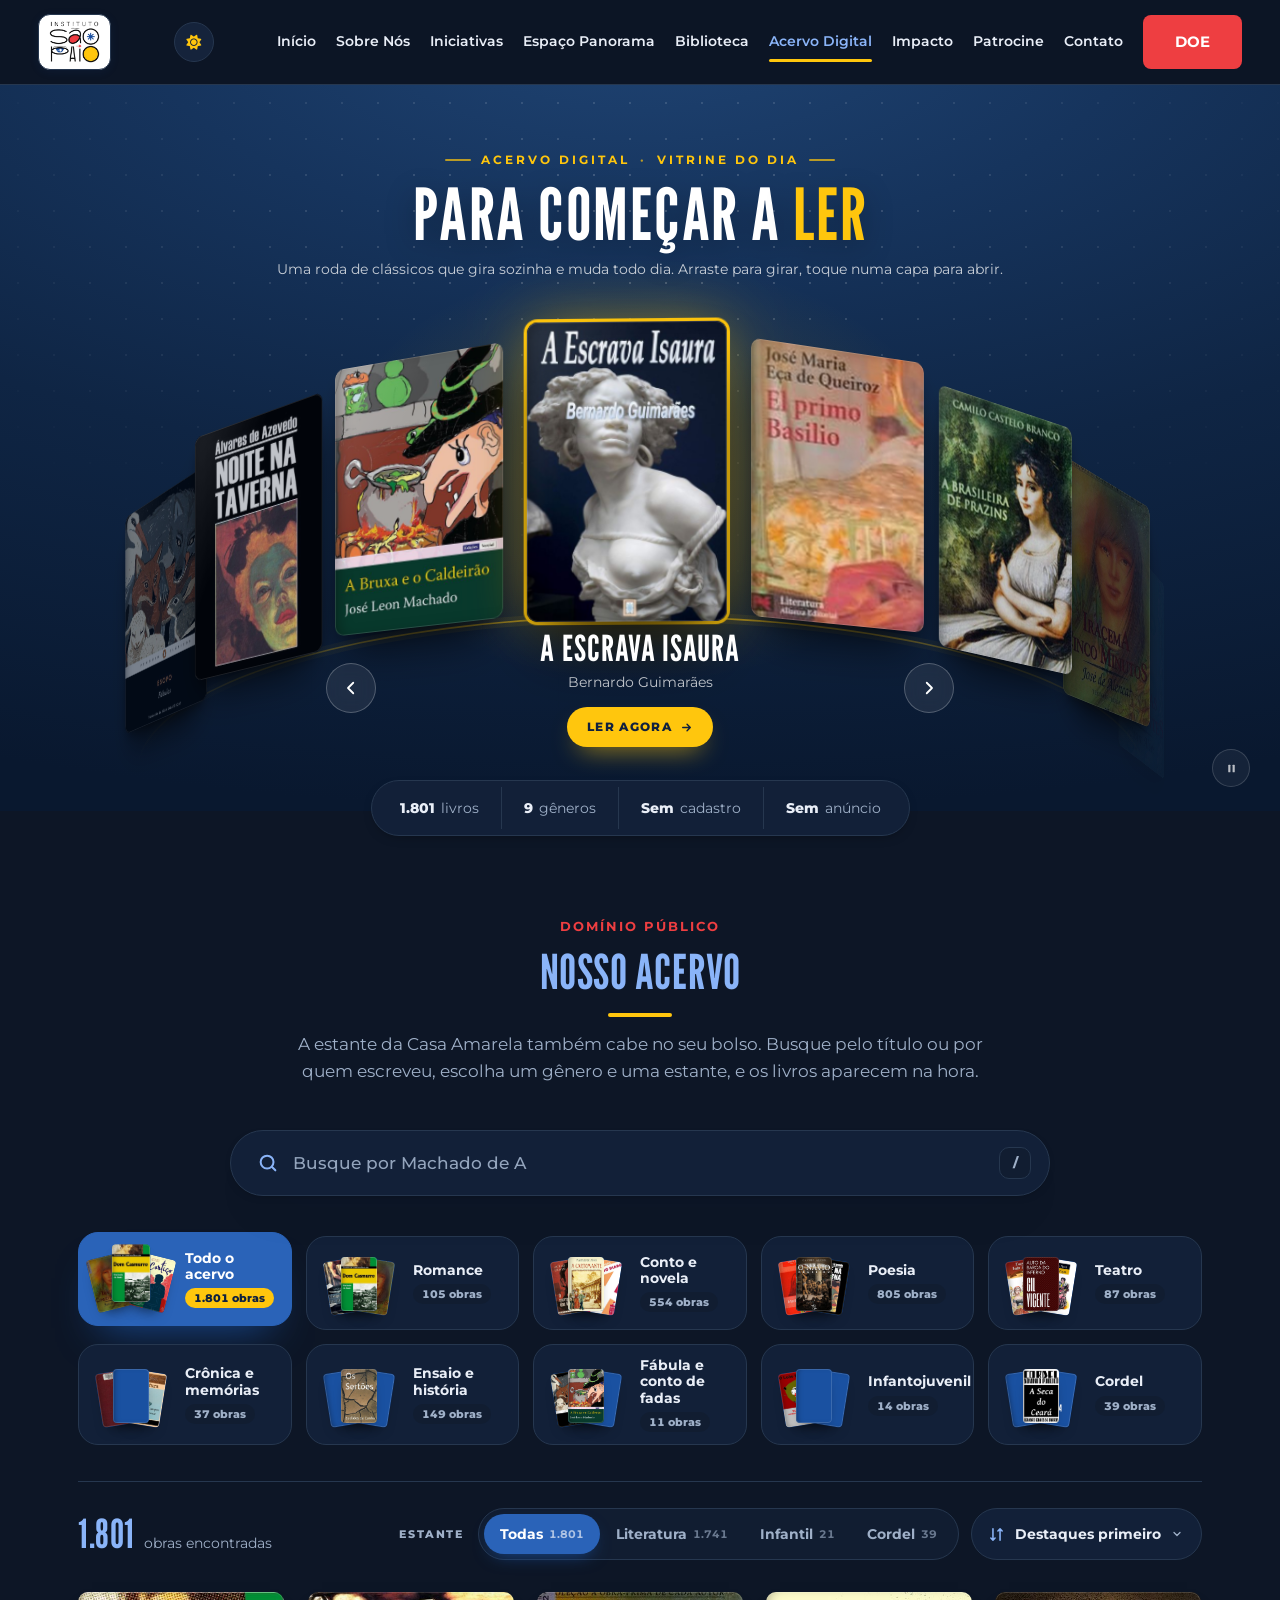
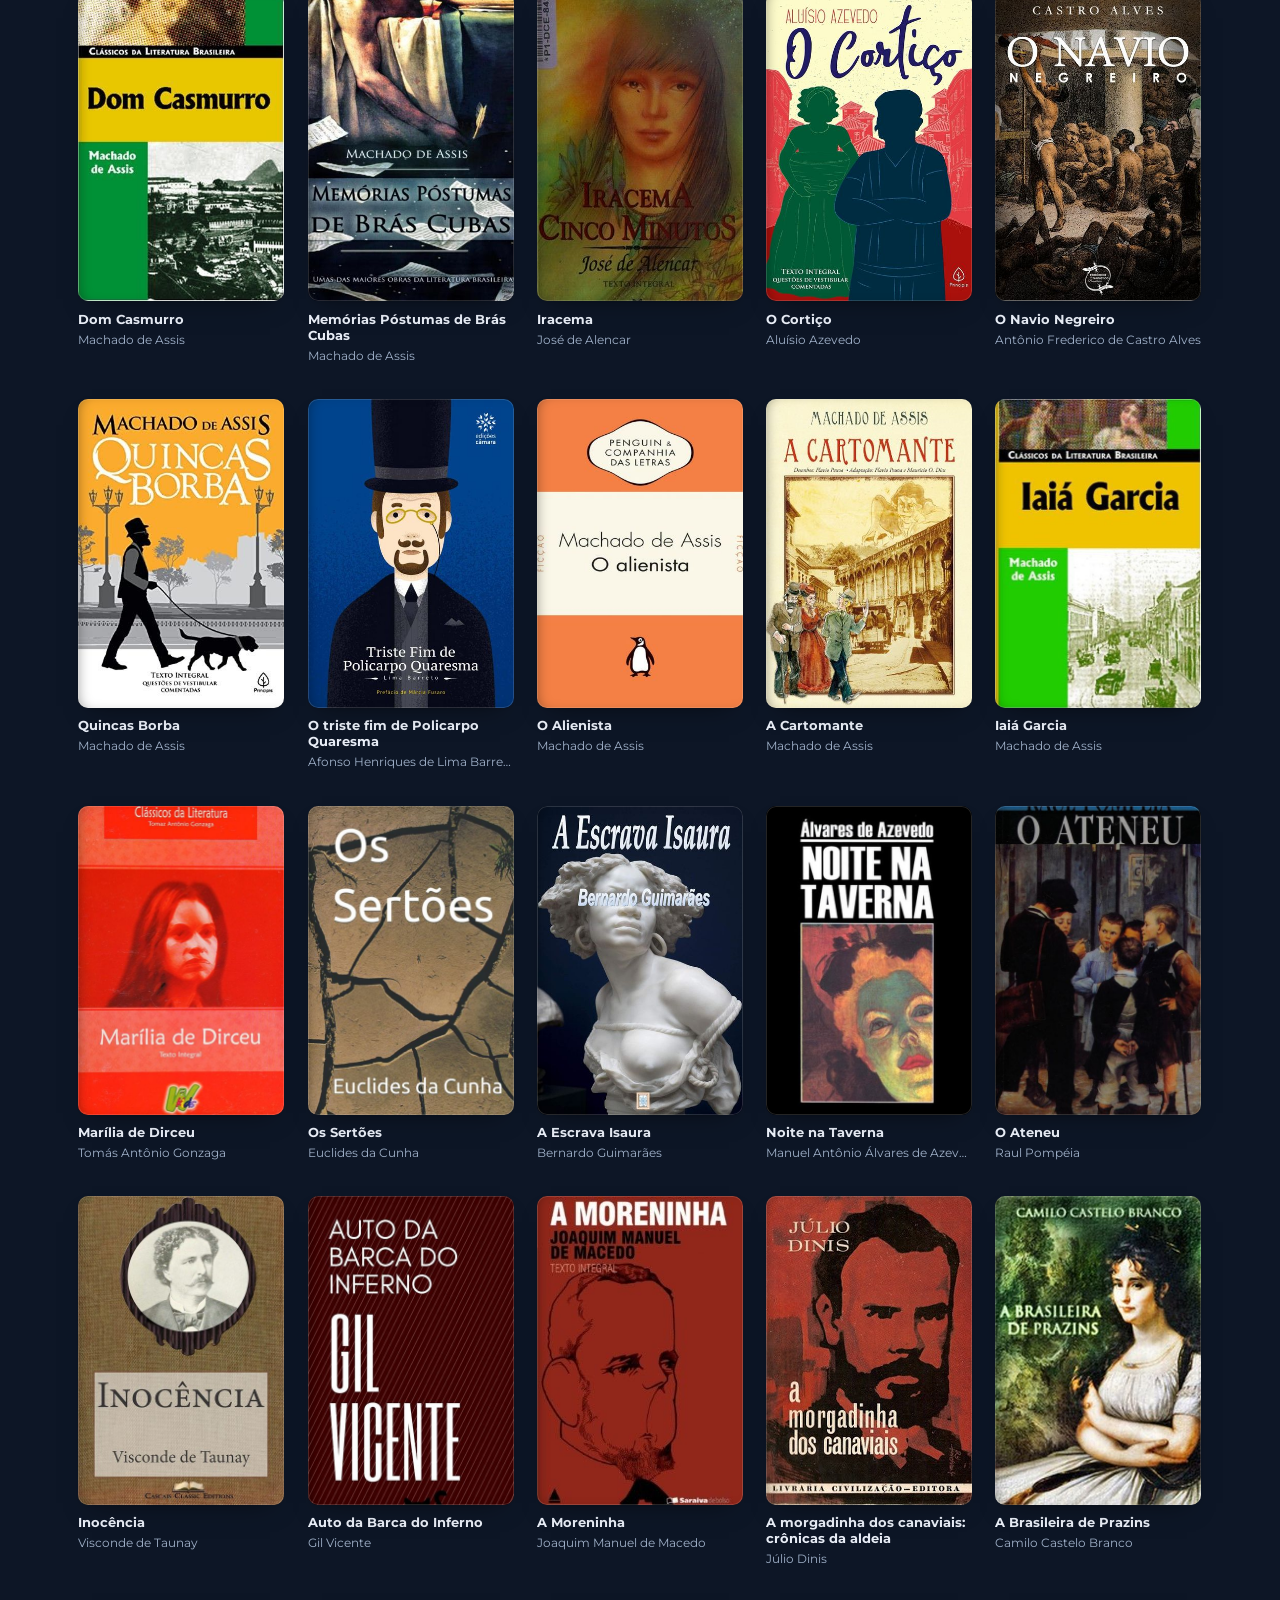
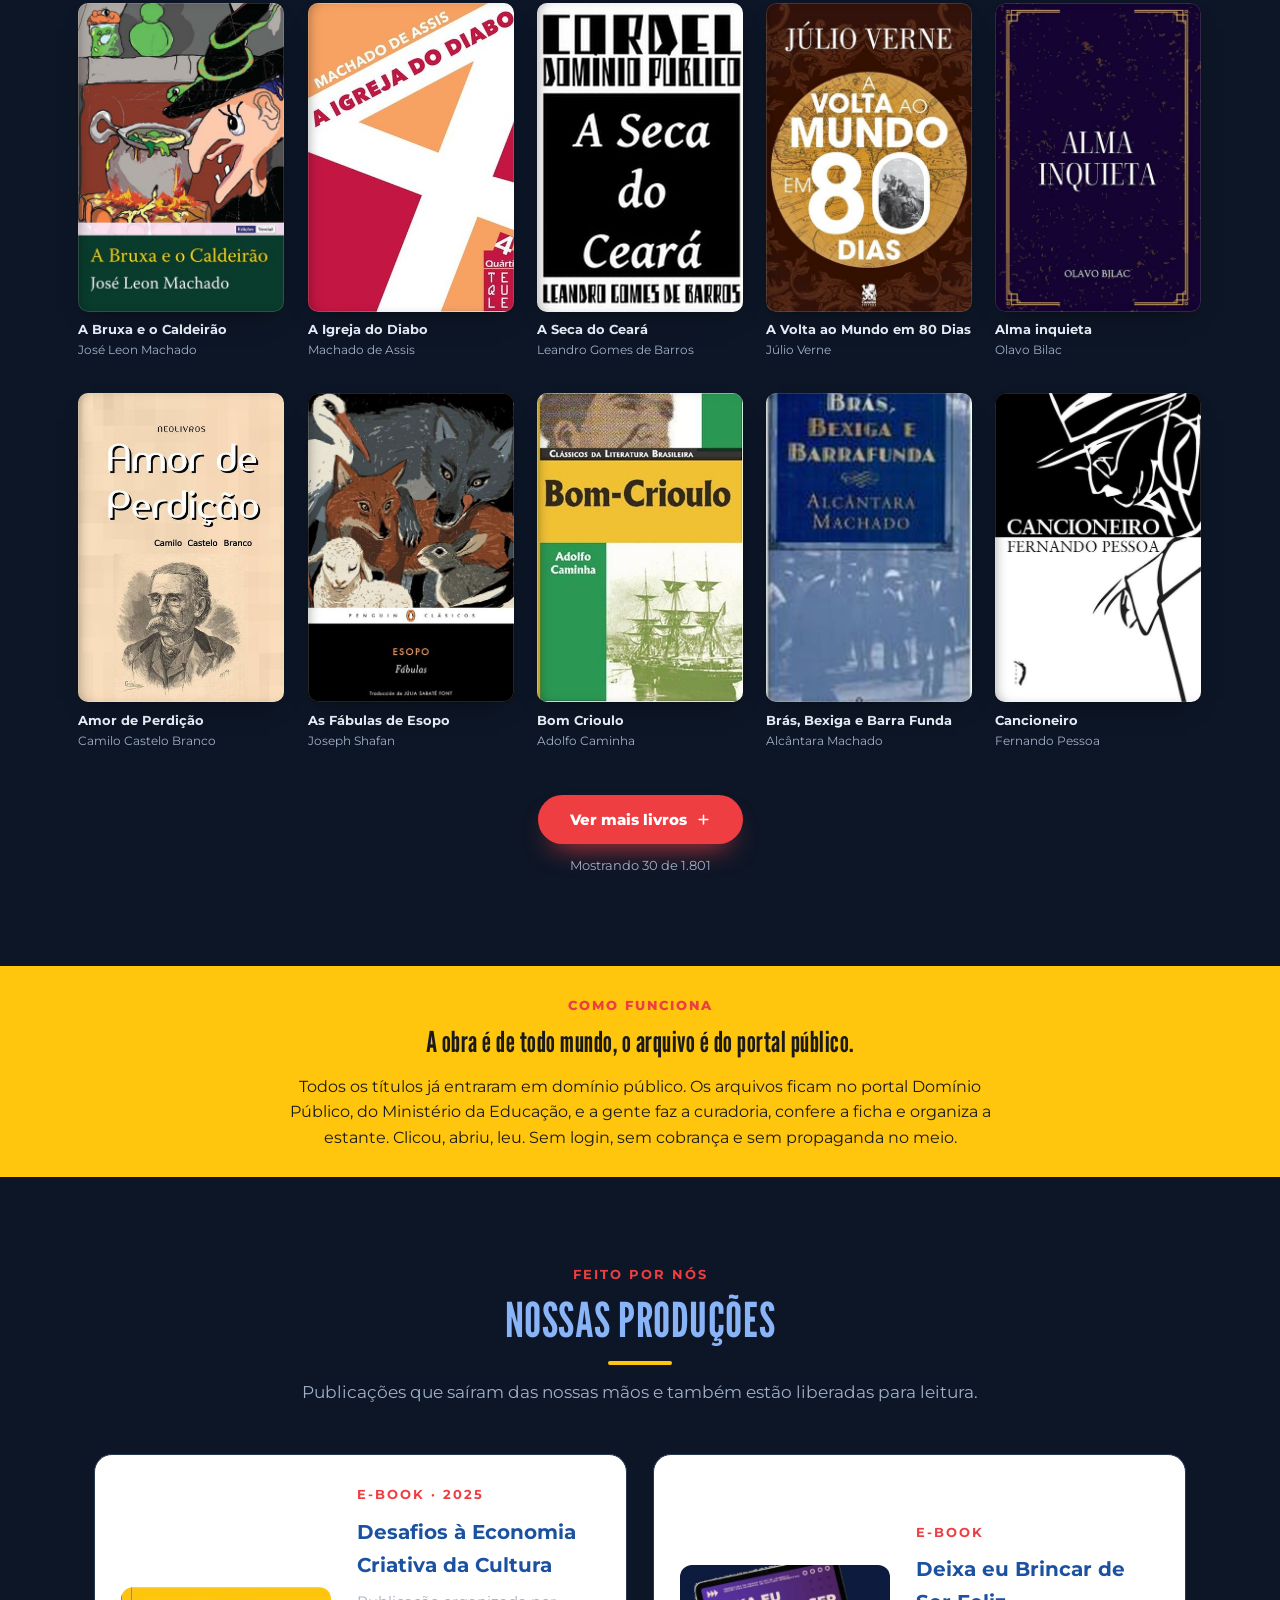
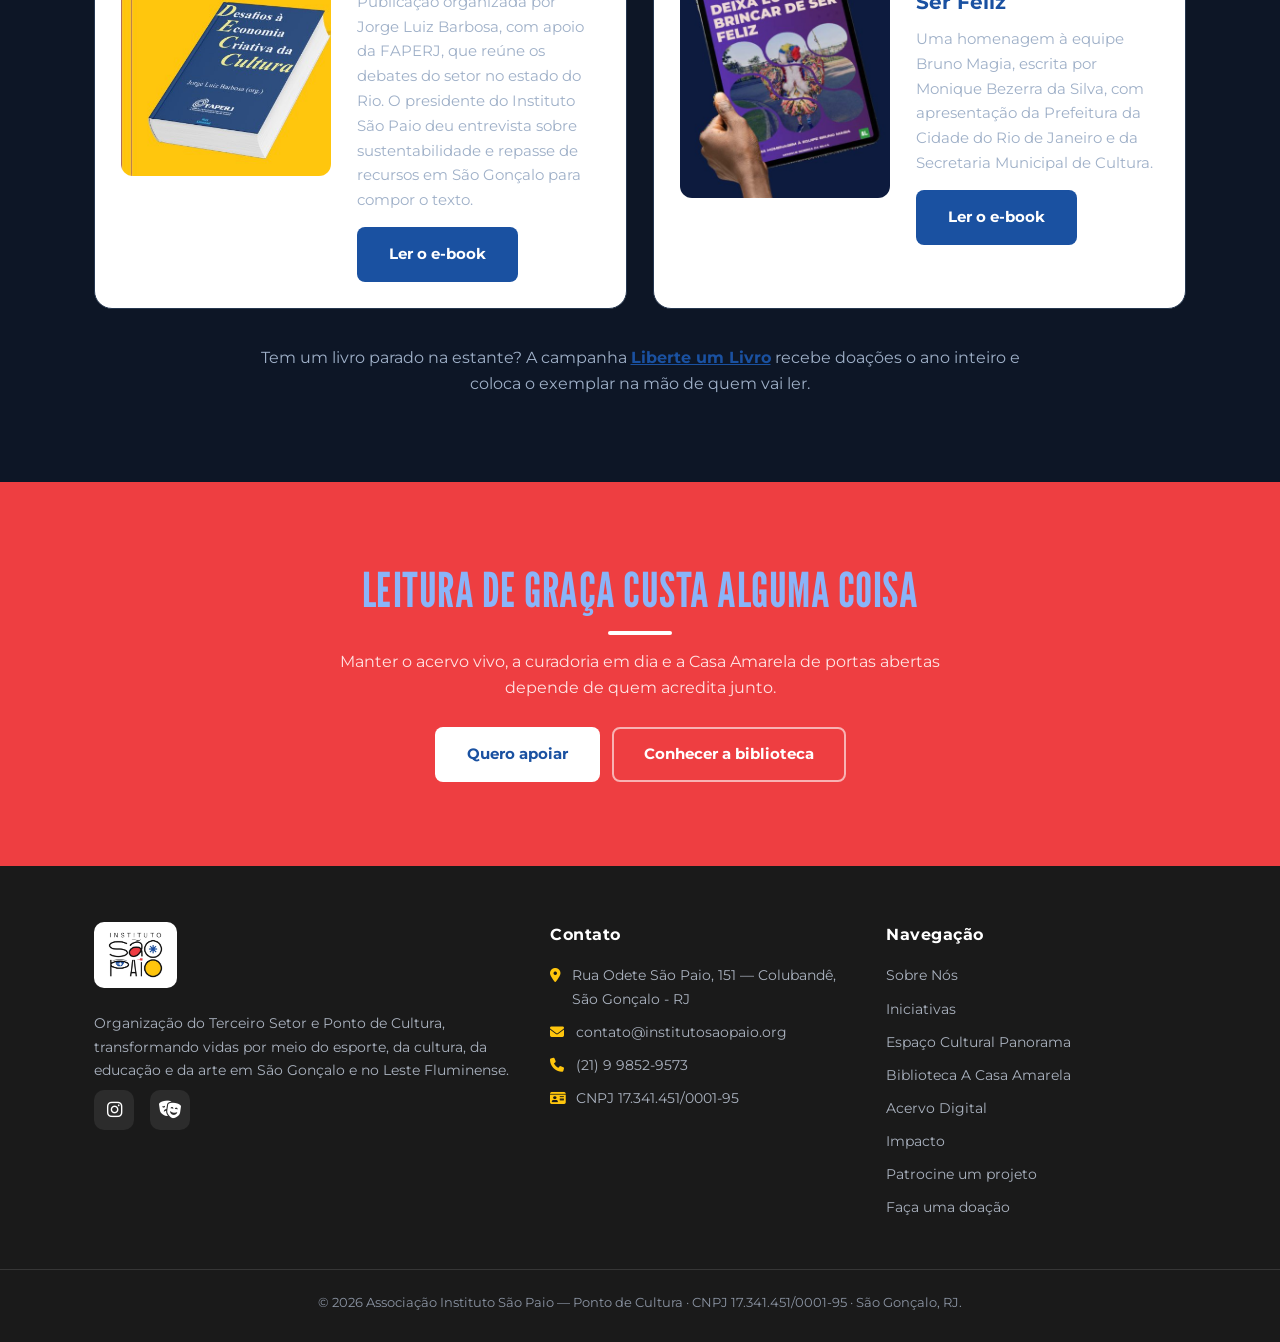
==== commit 0de7b4d7: "Diminui letras e espaços da página de iniciativas no computador Os títulos de cartaz e os espaços en" ====
--- a/acervo.html
+++ b/acervo.html
@@ -16,7 +16,7 @@
         (function(){var t='claro';try{var d=new Date(),m=d.getHours()*60+d.getMinutes();if(m<360||m>1080)t='escuro';var e=localStorage.getItem('isp-tema');if((e==='claro'||e==='escuro')&&+localStorage.getItem('isp-tema-ate')>Date.now())t=e;}catch(x){}document.documentElement.setAttribute('data-tema',t);})();
     </script>
     <link rel="icon" type="image/png" href="img/Logo.png">
-    <link rel="stylesheet" href="style.css?v=20261105b">
+    <link rel="stylesheet" href="style.css?v=20261105c">
 </head>
 <body>
     <!-- ===== CABECALHO (igual em todas as paginas) ===== -->
--- a/style.css
+++ b/style.css
@@ -2559,13 +2559,13 @@
 }
 
 .ini .ini-wrap { max-width: 1440px; margin-inline: auto; padding-inline: 56px; }
-.ini .ini-sec { padding-block: 112px; }
+.ini .ini-sec { padding-block: 80px; }
 .ini .ini-alt { background: var(--fundo-alt); }
 .ini .ini-cartaz {
     font-family: var(--display); font-weight: 400; text-transform: uppercase;
     letter-spacing: .5px; line-height: .98; color: var(--ini-titulo); text-wrap: balance;
 }
-.ini .ini-lead { font-size: 22px; line-height: 1.5; font-weight: 600; margin-bottom: 16px; }
+.ini .ini-lead { font-size: 20px; line-height: 1.5; font-weight: 600; margin-bottom: 16px; }
 
 /* botão cheio, link de texto e o "Ver o que realizamos" (botão que parece link) */
 .ini .ini-btn {
@@ -2592,16 +2592,16 @@
 /* ---- capa ---- */
 .ini .ini-capa .ini-wrap {
     display: grid; grid-template-columns: minmax(0, 1.5fr) minmax(0, 1fr); gap: 0 64px;
-    align-items: end; padding-block: 72px 40px;
+    align-items: end; padding-block: 56px 32px;
 }
 .ini .ini-capa h1 { display: flex; flex-direction: column; }
-.ini .ini-capa .ini-l1 { display: block; font-size: 72px; font-size: clamp(56px, 5cqi, 72px); }
-.ini .ini-capa .ini-l2 { display: block; font-size: 188px; font-size: clamp(112px, 13.06cqi, 188px); line-height: .86; }
+.ini .ini-capa .ini-l1 { display: block; font-size: 44px; font-size: clamp(36px, 3.06cqi, 44px); }
+.ini .ini-capa .ini-l2 { display: block; font-size: 120px; font-size: clamp(80px, 8.33cqi, 120px); line-height: .86; }
 .ini .ini-capa-txt { padding-bottom: 8px; }
-.ini .ini-lede { font-size: 22px; line-height: 1.5; font-weight: 600; margin-bottom: 16px; }
+.ini .ini-lede { font-size: 20px; line-height: 1.5; font-weight: 600; margin-bottom: 16px; }
 .ini .ini-sub { color: var(--texto-suave); }
 .ini .ini-atalhos {
-    grid-column: 1 / -1; display: flex; flex-wrap: wrap; gap: 0 32px; margin-top: 40px;
+    grid-column: 1 / -1; display: flex; flex-wrap: wrap; gap: 0 32px; margin-top: 32px;
     padding-top: 12px; border-top: 1px solid var(--borda);
 }
 .ini .ini-atalhos a { display: inline-flex; align-items: center; min-height: 44px; font-size: 15px; font-weight: 700; text-decoration: none; }
@@ -2615,23 +2615,23 @@
 .ini .ini-faixa span:nth-child(3) { background: var(--ini-amar); }
 
 /* ---- as três áreas ---- */
-.ini .ini-areas { display: grid; grid-template-columns: repeat(3, minmax(0, 1fr)); gap: 56px; padding-block: 72px 104px; }
+.ini .ini-areas { display: grid; grid-template-columns: repeat(3, minmax(0, 1fr)); gap: 56px; padding-block: 56px 80px; }
 .ini .ini-area { display: flex; flex-direction: column; gap: 20px; }
-.ini .ini-area h2 { display: flex; align-items: flex-end; min-height: 264px; }
-.ini .ini-area .ini-t1 { font-size: 64px; font-size: clamp(44px, 4.45cqi, 64px); }
-.ini .ini-area .ini-t2 { font-size: 96px; font-size: clamp(66px, 6.67cqi, 96px); }
-.ini .ini-area .ini-t3 { font-size: 128px; font-size: clamp(88px, 8.89cqi, 128px); }
+.ini .ini-area h2 { display: flex; align-items: flex-end; min-height: 72px; }
+.ini .ini-area .ini-t1 { font-size: 40px; font-size: clamp(32px, 2.78cqi, 40px); }
+.ini .ini-area .ini-t2 { font-size: 56px; font-size: clamp(44px, 3.89cqi, 56px); }
+.ini .ini-area .ini-t3 { font-size: 72px; font-size: clamp(52px, 5cqi, 72px); }
 .ini .ini-area p { max-width: 34ch; }
 .ini .ini-area .ini-ver { margin-top: auto; }
 
 /* ---- cursos ---- */
-.ini .ini-cursos-topo { display: grid; grid-template-columns: minmax(0, 1.4fr) minmax(0, 1fr); gap: 64px; align-items: end; margin-bottom: 104px; }
-.ini .ini-cursos-topo h2 { font-size: 150px; font-size: clamp(96px, 10.42cqi, 150px); }
-.ini .ini-cursos-topo p { font-size: 20px; line-height: 1.6; max-width: 36ch; }
-.ini .ini-turma { display: grid; grid-template-columns: repeat(2, minmax(0, 1fr)); gap: 96px; align-items: center; margin-bottom: 104px; }
+.ini .ini-cursos-topo { display: grid; grid-template-columns: minmax(0, 1.4fr) minmax(0, 1fr); gap: 64px; align-items: end; margin-bottom: 64px; }
+.ini .ini-cursos-topo h2 { font-size: 88px; font-size: clamp(64px, 6.11cqi, 88px); }
+.ini .ini-cursos-topo p { font-size: 18px; line-height: 1.6; max-width: 40ch; }
+.ini .ini-turma { display: grid; grid-template-columns: repeat(2, minmax(0, 1fr)); gap: 64px; align-items: center; margin-bottom: 64px; }
 .ini .ini-turma .ini-disco { justify-self: start; }
 .ini .ini-turma--inv .ini-disco { order: 2; justify-self: end; }
-.ini .ini-turma h3 { font-size: 80px; margin-bottom: 20px; }
+.ini .ini-turma h3 { font-size: 52px; margin-bottom: 16px; }
 .ini .ini-turma p { max-width: 44ch; margin-bottom: 24px; }
 .ini .ini-disco { --d: 400px; position: relative; width: var(--d); height: var(--d); margin: 0 24px 24px 0; }
 .ini .ini-disco img { position: relative; z-index: 1; width: var(--d); height: var(--d); border-radius: 50%; object-fit: cover; max-width: none; }
@@ -2642,49 +2642,49 @@
 .ini .ini-anel--v { border-color: var(--ini-verm); }
 .ini .ini-anel--z { border-color: var(--ini-azul-vivo); }
 .ini .ini-mais { display: grid; grid-template-columns: repeat(2, minmax(0, 1fr)); column-gap: 72px; margin-top: 8px; }
-.ini .ini-mais li { padding: 32px 0 24px; border-top: 1px solid var(--ini-fio); }
-.ini .ini-mais h3 { font: 800 22px/1.25 var(--corpo); color: var(--texto); margin-bottom: 8px; }
+.ini .ini-mais li { padding: 24px 0 20px; border-top: 1px solid var(--ini-fio); }
+.ini .ini-mais h3 { font: 800 20px/1.25 var(--corpo); color: var(--texto); margin-bottom: 8px; }
 .ini .ini-mais p { max-width: 46ch; margin-bottom: 4px; }
-.ini .ini-nota { margin-top: 64px; max-width: 920px; font-size: 22px; line-height: 1.55; font-weight: 600; }
-.ini .ini-aula { display: grid; grid-template-columns: minmax(0, 5fr) minmax(0, 7fr); gap: 88px; align-items: center; margin-top: 120px; }
+.ini .ini-nota { margin-top: 48px; max-width: 920px; font-size: 20px; line-height: 1.55; font-weight: 600; }
+.ini .ini-aula { display: grid; grid-template-columns: minmax(0, 5fr) minmax(0, 7fr); gap: 64px; align-items: center; margin-top: 80px; }
 .ini .ini-aula video { width: 100%; height: auto; aspect-ratio: 480 / 566; border-radius: 16px; background: #000; color: #fff; }
 .ini .ini-aula figcaption { font-size: 14px; line-height: 1.5; color: var(--texto-suave); margin-top: 12px; }
-.ini .ini-aula h3 { font-size: 84px; margin-bottom: 24px; }
+.ini .ini-aula h3 { font-size: 52px; margin-bottom: 16px; }
 .ini .ini-aula p { max-width: 50ch; }
 
 /* ---- robótica (bloco azul) ---- */
 .ini .ini-rob { background: var(--ini-rob); color: #fff; --ini-foco: #fff; }
-.ini .ini-rob .ini-wrap { display: grid; grid-template-columns: minmax(0, 1.15fr) minmax(0, 1fr); gap: 80px; align-items: start; padding-block: 120px; }
-.ini .ini-rob h2 { font-size: 150px; font-size: clamp(96px, 10.42cqi, 150px); color: #fff; }
-.ini .ini-rob .ini-nome { display: block; margin-top: 24px; font: 700 28px/1.2 var(--corpo); text-transform: none; letter-spacing: 0; }
-.ini .ini-rob .ini-lead { font-size: 24px; line-height: 1.45; font-weight: 600; margin-bottom: 20px; color: #fff; }
-.ini .ini-rob p { color: #fff; font-size: 19px; max-width: 52ch; }
-.ini .ini-ficha { margin-top: 44px; }
-.ini .ini-ficha div { display: grid; grid-template-columns: 150px minmax(0, 1fr); gap: 24px; padding: 20px 0; border-top: 1px solid rgba(255,255,255,.4); }
+.ini .ini-rob .ini-wrap { display: grid; grid-template-columns: minmax(0, 1.15fr) minmax(0, 1fr); gap: 56px; align-items: start; padding-block: 88px; }
+.ini .ini-rob h2 { font-size: 88px; font-size: clamp(64px, 6.11cqi, 88px); color: #fff; }
+.ini .ini-rob .ini-nome { display: block; margin-top: 16px; font: 700 24px/1.25 var(--corpo); text-transform: none; letter-spacing: 0; }
+.ini .ini-rob .ini-lead { font-size: 21px; line-height: 1.45; font-weight: 600; margin-bottom: 16px; color: #fff; }
+.ini .ini-rob p { color: #fff; font-size: 17px; max-width: 56ch; }
+.ini .ini-ficha { margin-top: 32px; }
+.ini .ini-ficha div { display: grid; grid-template-columns: 150px minmax(0, 1fr); gap: 24px; padding: 16px 0; border-top: 1px solid rgba(255,255,255,.4); }
 .ini .ini-ficha dt { font-weight: 800; color: var(--ini-amar); }
 .ini .ini-ficha dd { color: #fff; }
-.ini .ini-rob-fotos { grid-column: 1 / -1; display: grid; grid-template-columns: minmax(0, 1.15fr) minmax(0, 1fr); gap: 80px; align-items: start; }
+.ini .ini-rob-fotos { grid-column: 1 / -1; display: grid; grid-template-columns: minmax(0, 1.15fr) minmax(0, 1fr); gap: 56px; align-items: start; }
 .ini .ini-rob-foto { min-width: 0; }
 .ini .ini-rob-foto img { width: 100%; height: auto; border-radius: 16px; }
 
 /* ---- cineclube ---- */
-.ini .ini-cine-topo { display: grid; grid-template-columns: minmax(0, 1.4fr) minmax(0, 1fr); gap: 64px; align-items: end; margin-bottom: 72px; }
-.ini .ini-cine-topo h2 { font-size: 150px; font-size: clamp(96px, 10.42cqi, 150px); }
-.ini .ini-desde { display: block; margin-top: 16px; font-size: 48px; line-height: 1; }
+.ini .ini-cine-topo { display: grid; grid-template-columns: minmax(0, 1.4fr) minmax(0, 1fr); gap: 64px; align-items: end; margin-bottom: 48px; }
+.ini .ini-cine-topo h2 { font-size: 88px; font-size: clamp(64px, 6.11cqi, 88px); }
+.ini .ini-desde { display: block; margin-top: 8px; font-size: 32px; line-height: 1; }
 .ini .ini-cine-topo p { max-width: 42ch; }
 .ini .ini-linha { display: flex; gap: 16px; align-items: flex-start; }
 .ini .ini-linha figure { flex: var(--r) 1 0%; min-width: 0; }
 .ini .ini-linha img { width: 100%; height: auto; border-radius: 16px; }
 .ini .ini-linha figcaption { font-size: 14px; line-height: 1.5; color: var(--texto-suave); margin-top: 12px; }
 .ini .ini-linha--cartaz img { box-shadow: 0 0 0 1px var(--ini-aro); }
-.ini .ini-cartazes { margin-top: 104px; }
-.ini .ini-cartazes h3 { font-size: 80px; margin-bottom: 32px; }
+.ini .ini-cartazes { margin-top: 64px; }
+.ini .ini-cartazes h3 { font-size: 52px; margin-bottom: 24px; }
 .ini .ini-nota-cine { margin-top: 40px; font-size: 18px; }
 
 /* ---- feiras ---- */
-.ini .ini-feiras-topo { display: grid; grid-template-columns: minmax(0, 1fr) minmax(0, 1fr); gap: 72px; align-items: start; margin-bottom: 72px; }
-.ini .ini-feiras-topo h2 { font-size: 104px; font-size: clamp(56px, calc(7.2cqi - 8px), 104px); }
-.ini .ini-feiras-topo h3 { font: 800 24px/1.3 var(--corpo); color: var(--texto); margin: 32px 0 12px; }
+.ini .ini-feiras-topo { display: grid; grid-template-columns: minmax(0, 1fr) minmax(0, 1fr); gap: 64px; align-items: start; margin-bottom: 48px; }
+.ini .ini-feiras-topo h2 { font-size: 64px; font-size: clamp(44px, 4.44cqi, 64px); }
+.ini .ini-feiras-topo h3 { font: 800 22px/1.3 var(--corpo); color: var(--texto); margin: 24px 0 8px; }
 .ini .ini-feiras-topo p { max-width: 56ch; margin-bottom: 16px; }
 .ini .ini-feiras-topo .ini-lead { margin-bottom: 0; }
 .ini .ini-fotos { display: grid; grid-template-columns: repeat(5, minmax(0, 1fr)); gap: 16px; }
@@ -2693,47 +2693,47 @@
 .ini .ini-fotos figcaption { font-size: 14px; line-height: 1.5; color: var(--texto-suave); margin-top: 12px; }
 
 /* ---- ação social (ABRAz) ---- */
-.ini .ini-abraz-topo { display: grid; grid-template-columns: minmax(0, 1fr) minmax(0, 1fr); gap: 64px; align-items: end; margin-bottom: 80px; }
-.ini .ini-abraz-topo h2 { font-size: 150px; font-size: clamp(96px, 10.42cqi, 150px); }
+.ini .ini-abraz-topo { display: grid; grid-template-columns: minmax(0, 1fr) minmax(0, 1fr); gap: 64px; align-items: end; margin-bottom: 48px; }
+.ini .ini-abraz-topo h2 { font-size: 88px; font-size: clamp(64px, 6.11cqi, 88px); }
 .ini .ini-abraz-topo .ini-lead { margin-bottom: 0; max-width: 46ch; }
-.ini .ini-nums { display: grid; grid-template-columns: repeat(3, minmax(0, 1fr)); margin-bottom: 104px; }
+.ini .ini-nums { display: grid; grid-template-columns: repeat(3, minmax(0, 1fr)); margin-bottom: 64px; }
 .ini .ini-nums li { display: flex; flex-direction: column; justify-content: flex-end; gap: 12px; padding: 8px 32px; border-left: 1px solid var(--ini-fio); }
 .ini .ini-nums li:first-child { border-left: 0; padding-left: 0; }
 .ini .ini-nums .ini-n {
-    display: flex; align-items: flex-end; min-height: 206px; font-family: var(--display); text-transform: uppercase;
-    letter-spacing: .5px; font-size: 112px; font-size: clamp(72px, 7.78cqi, 112px); line-height: .92; color: var(--ini-titulo);
+    display: flex; align-items: flex-end; min-height: 0; font-family: var(--display); text-transform: uppercase;
+    letter-spacing: .5px; font-size: 64px; font-size: clamp(48px, 4.44cqi, 64px); line-height: .92; color: var(--ini-titulo);
 }
 .ini .ini-nums .ini-r { color: var(--texto-suave); max-width: 28ch; }
-.ini .ini-abraz-texto { display: grid; grid-template-columns: minmax(0, 5fr) minmax(0, 7fr); gap: 72px; align-items: start; margin-bottom: 120px; }
-.ini .ini-abraz-texto h3 { font: 800 32px/1.25 var(--corpo); color: var(--texto); }
+.ini .ini-abraz-texto { display: grid; grid-template-columns: minmax(0, 5fr) minmax(0, 7fr); gap: 64px; align-items: start; margin-bottom: 72px; }
+.ini .ini-abraz-texto h3 { font: 800 26px/1.3 var(--corpo); color: var(--texto); }
 .ini .ini-abraz-texto p { max-width: 60ch; margin-bottom: 16px; }
-.ini .ini-album h3 { font: 800 40px/1.2 var(--corpo); color: var(--texto); margin-bottom: 8px; }
-.ini .ini-leg { color: var(--texto-suave); margin-bottom: 32px; }
+.ini .ini-album h3 { font: 800 30px/1.25 var(--corpo); color: var(--texto); margin-bottom: 8px; }
+.ini .ini-leg { color: var(--texto-suave); margin-bottom: 24px; }
 .ini .ini-album .ini-linha + .ini-linha { margin-top: 24px; }
 
 /* ---- cursos e oficinas online ---- */
-.ini .ini-on-topo { display: grid; grid-template-columns: minmax(0, 1fr) minmax(0, 1fr); gap: 64px; align-items: end; margin-bottom: 72px; }
-.ini .ini-on-topo h2 { font-size: 140px; font-size: clamp(88px, 9.72cqi, 140px); }
+.ini .ini-on-topo { display: grid; grid-template-columns: minmax(0, 1fr) minmax(0, 1fr); gap: 64px; align-items: end; margin-bottom: 48px; }
+.ini .ini-on-topo h2 { font-size: 84px; font-size: clamp(60px, 5.83cqi, 84px); }
 .ini .ini-on-topo .ini-lead { margin-bottom: 0; max-width: 46ch; }
 .ini .ini-on-foto img { width: 100%; height: auto; border-radius: 16px; }
 .ini .ini-on-foto figcaption { font-size: 14px; line-height: 1.5; color: var(--texto-suave); margin-top: 12px; }
-.ini .ini-on-texto { display: grid; grid-template-columns: minmax(0, 5fr) minmax(0, 7fr); gap: 72px; align-items: start; margin-top: 96px; }
-.ini .ini-on-texto h3 { font: 800 32px/1.25 var(--corpo); color: var(--texto); }
+.ini .ini-on-texto { display: grid; grid-template-columns: minmax(0, 5fr) minmax(0, 7fr); gap: 64px; align-items: start; margin-top: 64px; }
+.ini .ini-on-texto h3 { font: 800 26px/1.3 var(--corpo); color: var(--texto); }
 .ini .ini-on-texto p { max-width: 60ch; margin-bottom: 16px; }
-.ini .ini-turmas { display: grid; grid-template-columns: minmax(0, 5fr) minmax(0, 7fr); gap: 72px; align-items: start; margin-top: 96px; }
-.ini .ini-turmas h3 { font-size: 72px; }
+.ini .ini-turmas { display: grid; grid-template-columns: minmax(0, 5fr) minmax(0, 7fr); gap: 64px; align-items: start; margin-top: 64px; }
+.ini .ini-turmas h3 { font-size: 48px; }
 .ini .ini-turmas .ini-sub { margin: 4px 0 24px; }
 .ini .ini-tl li { display: flex; flex-direction: column; gap: 4px; padding: 20px 0; border-top: 1px solid var(--ini-fio); }
 .ini .ini-tl-nome { font-weight: 700; font-size: 19px; line-height: 1.35; }
 .ini .ini-prof { color: var(--texto-suave); font-size: 15px; }
-.ini .ini-imp { margin-top: 64px; }
+.ini .ini-imp { margin-top: 48px; }
 .ini .ini-imp li { padding: 24px 0 12px; border-top: 1px solid var(--ini-fio); }
 .ini .ini-fonte { display: block; font-weight: 800; color: var(--texto); margin-bottom: 4px; }
 .ini .ini-imp p { max-width: 44ch; margin-bottom: 4px; }
 
 /* ---- projetos em andamento e realizados ---- */
-.ini .ini-proj-topo { margin-bottom: 64px; }
-.ini .ini-proj-topo h2 { font-size: 140px; font-size: clamp(88px, 9.72cqi, 140px); }
+.ini .ini-proj-topo { margin-bottom: 40px; }
+.ini .ini-proj-topo h2 { font-size: 84px; font-size: clamp(60px, 5.83cqi, 84px); }
 .ini .ini-cartoes { display: grid; grid-template-columns: repeat(3, minmax(0, 1fr)); gap: 32px; }
 .ini .ini-cartao {
     display: flex; flex-direction: column; background: var(--ini-cartao); border-radius: 16px; overflow: hidden;
@@ -2741,7 +2741,7 @@
 }
 .ini .ini-cartao img { width: 100%; height: auto; aspect-ratio: 16 / 10; object-fit: cover; }
 .ini .ini-corpo { display: flex; flex-direction: column; flex: 1; gap: 12px; padding: 24px 24px 20px; }
-.ini .ini-cartao h3 { font: 800 22px/1.25 var(--corpo); color: var(--texto); }
+.ini .ini-cartao h3 { font: 800 20px/1.25 var(--corpo); color: var(--texto); }
 .ini .ini-cartao p { font-size: 16px; line-height: 1.6; }
 .ini .ini-cartao .ini-lk { align-self: flex-start; margin-top: auto; }
 .ini .ini-cartao .ini-rod { padding-top: 12px; border-top: 1px solid var(--borda); font-size: 14px; font-weight: 700; color: var(--texto-suave); }
@@ -2750,10 +2750,10 @@
 }
 
 /* ---- corredor cultural (a rota) ---- */
-.ini .ini-cor-topo { display: grid; grid-template-columns: minmax(0, 1fr) minmax(0, 1fr); gap: 64px; align-items: end; margin-bottom: 80px; }
-.ini .ini-cor-topo h2 { font-size: 140px; font-size: clamp(88px, 9.72cqi, 140px); }
+.ini .ini-cor-topo { display: grid; grid-template-columns: minmax(0, 1fr) minmax(0, 1fr); gap: 64px; align-items: end; margin-bottom: 48px; }
+.ini .ini-cor-topo h2 { font-size: 84px; font-size: clamp(60px, 5.83cqi, 84px); }
 .ini .ini-cor-topo .ini-lead { margin-bottom: 0; max-width: 44ch; }
-.ini .ini-rota li { position: relative; display: grid; grid-template-columns: 64px minmax(0, 1fr); gap: 0 24px; padding-bottom: 64px; }
+.ini .ini-rota li { position: relative; display: grid; grid-template-columns: 64px minmax(0, 1fr); gap: 0 24px; padding-bottom: 48px; }
 .ini .ini-rota li:last-child { padding-bottom: 0; }
 .ini .ini-no {
     position: relative; z-index: 1; width: 32px; height: 32px; margin: 8px 0 0 8px; border-radius: 50%;
@@ -2765,51 +2765,51 @@
 .ini .ini-rota li:last-child::before { display: none; }
 .ini .ini-conteudo { display: flex; gap: 40px; align-items: flex-start; }
 .ini .ini-conteudo img { flex: none; width: 320px; height: auto; border-radius: 16px; }
-.ini .ini-rota h3 { font-size: 64px; margin-bottom: 4px; }
+.ini .ini-rota h3 { font-size: 44px; margin-bottom: 4px; }
 .ini .ini-st { font-weight: 800; color: var(--texto); margin-bottom: 12px; }
 .ini .ini-rota p { max-width: 54ch; margin-bottom: 16px; }
 
 /* ---- tablet ---- */
 @container ini (max-width: 1000px) {
     .ini .ini-wrap { padding-inline: 32px; }
-    .ini .ini-sec { padding-block: 80px; }
-    .ini .ini-capa .ini-wrap { grid-template-columns: minmax(0, 1fr); gap: 32px; }
-    .ini .ini-capa .ini-l1 { font-size: 56px; }
-    .ini .ini-capa .ini-l2 { font-size: 150px; }
+    .ini .ini-sec { padding-block: 64px; }
+    .ini .ini-capa .ini-wrap { grid-template-columns: minmax(0, 1fr); gap: 24px; }
+    .ini .ini-capa .ini-l1 { font-size: 40px; }
+    .ini .ini-capa .ini-l2 { font-size: 104px; }
     .ini .ini-atalhos { margin-top: 8px; }
     .ini .ini-fotocapa { height: 420px; }
-    .ini .ini-areas { grid-template-columns: minmax(0, 1fr); gap: 56px; padding-block: 72px; }
-    .ini .ini-area .ini-t1 { font-size: 64px; }
-    .ini .ini-area .ini-t2 { font-size: 96px; }
-    .ini .ini-area .ini-t3 { font-size: 128px; }
+    .ini .ini-areas { grid-template-columns: minmax(0, 1fr); gap: 40px; padding-block: 56px; }
+    .ini .ini-area .ini-t1 { font-size: 40px; }
+    .ini .ini-area .ini-t2 { font-size: 56px; }
+    .ini .ini-area .ini-t3 { font-size: 72px; }
     .ini .ini-area h2 { min-height: 0; }
-    .ini .ini-cursos-topo { grid-template-columns: minmax(0, 1fr); gap: 24px; margin-bottom: 72px; }
-    .ini .ini-cursos-topo h2 { font-size: 120px; }
-    .ini .ini-turma { grid-template-columns: minmax(0, 1fr); gap: 48px; margin-bottom: 80px; }
+    .ini .ini-cursos-topo { grid-template-columns: minmax(0, 1fr); gap: 16px; margin-bottom: 48px; }
+    .ini .ini-cursos-topo h2 { font-size: 72px; }
+    .ini .ini-turma { grid-template-columns: minmax(0, 1fr); gap: 40px; margin-bottom: 56px; }
     .ini .ini-turma--inv .ini-disco { order: 0; }
     .ini .ini-turma .ini-disco, .ini .ini-turma--inv .ini-disco { justify-self: start; }
     .ini .ini-mais { grid-template-columns: minmax(0, 1fr); }
-    .ini .ini-aula { grid-template-columns: minmax(0, 1fr); gap: 40px; margin-top: 88px; }
+    .ini .ini-aula { grid-template-columns: minmax(0, 1fr); gap: 32px; margin-top: 64px; }
     .ini .ini-aula figure { max-width: 480px; }
-    .ini .ini-rob .ini-wrap { grid-template-columns: minmax(0, 1fr); gap: 48px; padding-block: 88px; }
-    .ini .ini-rob h2 { font-size: 120px; }
+    .ini .ini-rob .ini-wrap { grid-template-columns: minmax(0, 1fr); gap: 40px; padding-block: 72px; }
+    .ini .ini-rob h2 { font-size: 72px; }
     .ini .ini-rob-fotos { grid-template-columns: repeat(2, minmax(0, 1fr)); gap: 16px; }
-    .ini .ini-cine-topo { grid-template-columns: minmax(0, 1fr); gap: 24px; margin-bottom: 56px; }
-    .ini .ini-cine-topo h2 { font-size: 120px; }
+    .ini .ini-cine-topo { grid-template-columns: minmax(0, 1fr); gap: 16px; margin-bottom: 40px; }
+    .ini .ini-cine-topo h2 { font-size: 72px; }
     .ini .ini-linha { display: grid; grid-template-columns: repeat(2, minmax(0, 1fr)); gap: 24px 16px; }
-    .ini .ini-feiras-topo { grid-template-columns: minmax(0, 1fr); gap: 32px; }
-    .ini .ini-feiras-topo h2 { font-size: clamp(56px, 13.5cqi, 100px); }
+    .ini .ini-feiras-topo { grid-template-columns: minmax(0, 1fr); gap: 24px; }
+    .ini .ini-feiras-topo h2 { font-size: clamp(44px, 8cqi, 60px); }
     .ini .ini-fotos { grid-template-columns: repeat(2, minmax(0, 1fr)); }
     .ini .ini-fotos__video { grid-column: 1 / -1; justify-self: center; width: min(100%, 360px); }
-    .ini .ini-abraz-topo { grid-template-columns: minmax(0, 1fr); gap: 24px; }
-    .ini .ini-abraz-topo h2 { font-size: 120px; }
+    .ini .ini-abraz-topo { grid-template-columns: minmax(0, 1fr); gap: 16px; }
+    .ini .ini-abraz-topo h2 { font-size: 72px; }
     .ini .ini-nums { grid-template-columns: minmax(0, 1fr); }
-    .ini .ini-nums li { border-left: 0; border-top: 1px solid var(--ini-fio); padding: 24px 0; }
-    .ini .ini-nums .ini-n { min-height: 0; font-size: 112px; }
-    .ini .ini-abraz-texto { grid-template-columns: minmax(0, 1fr); gap: 24px; margin-bottom: 80px; }
-    .ini .ini-on-topo, .ini .ini-cor-topo { grid-template-columns: minmax(0, 1fr); gap: 24px; margin-bottom: 56px; }
-    .ini .ini-on-topo h2, .ini .ini-proj-topo h2, .ini .ini-cor-topo h2 { font-size: 112px; }
-    .ini .ini-on-texto, .ini .ini-turmas { grid-template-columns: minmax(0, 1fr); gap: 32px; margin-top: 64px; }
+    .ini .ini-nums li { border-left: 0; border-top: 1px solid var(--ini-fio); padding: 20px 0; }
+    .ini .ini-nums .ini-n { min-height: 0; font-size: 64px; }
+    .ini .ini-abraz-texto { grid-template-columns: minmax(0, 1fr); gap: 16px; margin-bottom: 56px; }
+    .ini .ini-on-topo, .ini .ini-cor-topo { grid-template-columns: minmax(0, 1fr); gap: 16px; margin-bottom: 40px; }
+    .ini .ini-on-topo h2, .ini .ini-proj-topo h2, .ini .ini-cor-topo h2 { font-size: 68px; }
+    .ini .ini-on-texto, .ini .ini-turmas { grid-template-columns: minmax(0, 1fr); gap: 24px; margin-top: 48px; }
     .ini .ini-cartoes { grid-template-columns: repeat(2, minmax(0, 1fr)); }
     .ini .ini-rota .ini-conteudo { flex-direction: column; gap: 24px; }
 }
@@ -2817,49 +2817,49 @@
 /* ---- celular ---- */
 @container ini (max-width: 600px) {
     .ini .ini-wrap { padding-inline: 20px; }
-    .ini .ini-sec { padding-block: 64px; }
-    .ini .ini-capa .ini-wrap { padding-block: 48px 24px; }
-    .ini .ini-capa .ini-l1 { font-size: 44px; }
-    .ini .ini-capa .ini-l2 { font-size: clamp(72px, 23cqi, 150px); }
-    .ini .ini-lede { font-size: 20px; }
+    .ini .ini-sec { padding-block: 56px; }
+    .ini .ini-capa .ini-wrap { padding-block: 40px 24px; }
+    .ini .ini-capa .ini-l1 { font-size: 32px; }
+    .ini .ini-capa .ini-l2 { font-size: clamp(64px, 19cqi, 104px); }
+    .ini .ini-lede { font-size: 19px; }
     .ini .ini-fotocapa { height: 300px; }
-    .ini .ini-areas { padding-block: 56px; gap: 48px; }
-    .ini .ini-area .ini-t1 { font-size: 56px; }
-    .ini .ini-area .ini-t2 { font-size: 80px; }
-    .ini .ini-area .ini-t3 { font-size: min(104px, 29cqi); }
-    .ini .ini-cursos-topo h2 { font-size: min(96px, 27cqi); }
-    .ini .ini-cursos-topo p { font-size: 18px; }
-    .ini .ini-turma h3 { font-size: 60px; }
+    .ini .ini-areas { padding-block: 48px; gap: 40px; }
+    .ini .ini-area .ini-t1 { font-size: 36px; }
+    .ini .ini-area .ini-t2 { font-size: 48px; }
+    .ini .ini-area .ini-t3 { font-size: min(60px, 17cqi); }
+    .ini .ini-cursos-topo h2 { font-size: min(60px, 17cqi); }
+    .ini .ini-cursos-topo p { font-size: 17px; }
+    .ini .ini-turma h3 { font-size: 40px; }
     .ini .ini-disco { --d: min(288px, calc(100cqi - 64px)); margin: 0 20px 20px 0; }
     .ini .ini-anel { border-width: 6px; transform: translate(20px, 20px); }
     .ini .ini-atalhos { gap: 0 24px; }
-    .ini .ini-nota { font-size: 19px; margin-top: 40px; }
-    .ini .ini-aula h3 { font-size: 64px; }
-    .ini .ini-rob .ini-wrap { padding-block: 64px; gap: 36px; }
-    .ini .ini-rob h2 { font-size: min(92px, 24cqi); }
-    .ini .ini-rob .ini-lead { font-size: 21px; }
+    .ini .ini-nota { font-size: 18px; margin-top: 32px; }
+    .ini .ini-aula h3 { font-size: 40px; }
+    .ini .ini-rob .ini-wrap { padding-block: 56px; gap: 32px; }
+    .ini .ini-rob h2 { font-size: min(60px, 17cqi); }
+    .ini .ini-rob .ini-lead { font-size: 19px; }
     .ini .ini-rob p { font-size: 17px; }
     .ini .ini-ficha div { grid-template-columns: minmax(0, 1fr); gap: 4px; }
     .ini .ini-rob-fotos { grid-template-columns: minmax(0, 1fr); }
-    .ini .ini-cine-topo h2 { font-size: min(92px, 26cqi); }
-    .ini .ini-desde { font-size: 40px; }
+    .ini .ini-cine-topo h2 { font-size: min(60px, 17cqi); }
+    .ini .ini-desde { font-size: 28px; }
     .ini .ini-linha { grid-template-columns: minmax(0, 1fr); }
-    .ini .ini-cartazes h3 { font-size: 64px; }
-    .ini .ini-album h3 { font-size: 32px; }
-    .ini .ini-feiras-topo h2 { font-size: 14.8cqi; }
+    .ini .ini-cartazes h3 { font-size: 40px; }
+    .ini .ini-album h3 { font-size: 24px; }
+    .ini .ini-feiras-topo h2 { font-size: min(48px, 11.5cqi); }
     .ini .ini-fotos { gap: 12px; }
-    .ini .ini-abraz-topo h2 { font-size: min(92px, 26cqi); }
-    .ini .ini-nums .ini-n { font-size: 88px; }
-    .ini .ini-abraz-texto h3 { font-size: 26px; }
-    .ini .ini-on-topo h2, .ini .ini-proj-topo h2, .ini .ini-cor-topo h2 { font-size: min(84px, 24cqi); }
-    .ini .ini-on-texto h3 { font-size: 26px; }
-    .ini .ini-turmas h3 { font-size: 56px; }
+    .ini .ini-abraz-topo h2 { font-size: min(60px, 17cqi); }
+    .ini .ini-nums .ini-n { font-size: 56px; }
+    .ini .ini-abraz-texto h3 { font-size: 22px; }
+    .ini .ini-on-topo h2, .ini .ini-proj-topo h2, .ini .ini-cor-topo h2 { font-size: min(56px, 16cqi); }
+    .ini .ini-on-texto h3 { font-size: 22px; }
+    .ini .ini-turmas h3 { font-size: 40px; }
     .ini .ini-cartoes { grid-template-columns: minmax(0, 1fr); }
     .ini .ini-rota li { grid-template-columns: 40px minmax(0, 1fr); gap: 0 12px; }
     .ini .ini-rota .ini-no { margin-left: 0; }
     .ini .ini-rota li::before { left: 14px; }
     .ini .ini-rota .ini-conteudo img { width: 100%; }
-    .ini .ini-rota h3 { font-size: 52px; }
+    .ini .ini-rota h3 { font-size: 36px; }
 }
 
 /* ---- tema escuro: só troca as variáveis e uns poucos fundos ---- */
@@ -2887,108 +2887,108 @@
 
 /* ---- navegador sem container queries: o mesmo trecho responsivo, por largura da janela ---- */
 @supports not (container-type: inline-size) {
-    .ini .ini-capa .ini-l1 { font-size: clamp(56px, 5vw, 72px); }
-    .ini .ini-capa .ini-l2 { font-size: clamp(112px, 13.06vw, 188px); }
-    .ini .ini-area .ini-t1 { font-size: clamp(44px, 4.45vw, 64px); }
-    .ini .ini-area .ini-t2 { font-size: clamp(66px, 6.67vw, 96px); }
-    .ini .ini-area .ini-t3 { font-size: clamp(88px, 8.89vw, 128px); }
-    .ini .ini-cursos-topo h2 { font-size: clamp(96px, 10.42vw, 150px); }
-    .ini .ini-rob h2 { font-size: clamp(96px, 10.42vw, 150px); }
-    .ini .ini-cine-topo h2 { font-size: clamp(96px, 10.42vw, 150px); }
-    .ini .ini-feiras-topo h2 { font-size: clamp(56px, calc(7.2vw - 8px), 104px); }
-    .ini .ini-abraz-topo h2 { font-size: clamp(96px, 10.42vw, 150px); }
-    .ini .ini-nums .ini-n { font-size: clamp(72px, 7.78vw, 112px); }
-    .ini .ini-on-topo h2 { font-size: clamp(88px, 9.72vw, 140px); }
-    .ini .ini-proj-topo h2 { font-size: clamp(88px, 9.72vw, 140px); }
-    .ini .ini-cor-topo h2 { font-size: clamp(88px, 9.72vw, 140px); }
+    .ini .ini-capa .ini-l1 { font-size: clamp(36px, 3.06vw, 44px); }
+    .ini .ini-capa .ini-l2 { font-size: clamp(80px, 8.33vw, 120px); }
+    .ini .ini-area .ini-t1 { font-size: clamp(32px, 2.78vw, 40px); }
+    .ini .ini-area .ini-t2 { font-size: clamp(44px, 3.89vw, 56px); }
+    .ini .ini-area .ini-t3 { font-size: clamp(52px, 5vw, 72px); }
+    .ini .ini-cursos-topo h2 { font-size: clamp(64px, 6.11vw, 88px); }
+    .ini .ini-rob h2 { font-size: clamp(64px, 6.11vw, 88px); }
+    .ini .ini-cine-topo h2 { font-size: clamp(64px, 6.11vw, 88px); }
+    .ini .ini-feiras-topo h2 { font-size: clamp(44px, 4.44vw, 64px); }
+    .ini .ini-abraz-topo h2 { font-size: clamp(64px, 6.11vw, 88px); }
+    .ini .ini-nums .ini-n { font-size: clamp(48px, 4.44vw, 64px); }
+    .ini .ini-on-topo h2 { font-size: clamp(60px, 5.83vw, 84px); }
+    .ini .ini-proj-topo h2 { font-size: clamp(60px, 5.83vw, 84px); }
+    .ini .ini-cor-topo h2 { font-size: clamp(60px, 5.83vw, 84px); }
     @media (max-width: 1000px) {
         .ini .ini-wrap { padding-inline: 32px; }
-        .ini .ini-sec { padding-block: 80px; }
-        .ini .ini-capa .ini-wrap { grid-template-columns: minmax(0, 1fr); gap: 32px; }
-        .ini .ini-capa .ini-l1 { font-size: 56px; }
-        .ini .ini-capa .ini-l2 { font-size: 150px; }
+        .ini .ini-sec { padding-block: 64px; }
+        .ini .ini-capa .ini-wrap { grid-template-columns: minmax(0, 1fr); gap: 24px; }
+        .ini .ini-capa .ini-l1 { font-size: 40px; }
+        .ini .ini-capa .ini-l2 { font-size: 104px; }
         .ini .ini-atalhos { margin-top: 8px; }
         .ini .ini-fotocapa { height: 420px; }
-        .ini .ini-areas { grid-template-columns: minmax(0, 1fr); gap: 56px; padding-block: 72px; }
-        .ini .ini-area .ini-t1 { font-size: 64px; }
-        .ini .ini-area .ini-t2 { font-size: 96px; }
-        .ini .ini-area .ini-t3 { font-size: 128px; }
+        .ini .ini-areas { grid-template-columns: minmax(0, 1fr); gap: 40px; padding-block: 56px; }
+        .ini .ini-area .ini-t1 { font-size: 40px; }
+        .ini .ini-area .ini-t2 { font-size: 56px; }
+        .ini .ini-area .ini-t3 { font-size: 72px; }
         .ini .ini-area h2 { min-height: 0; }
-        .ini .ini-cursos-topo { grid-template-columns: minmax(0, 1fr); gap: 24px; margin-bottom: 72px; }
-        .ini .ini-cursos-topo h2 { font-size: 120px; }
-        .ini .ini-turma { grid-template-columns: minmax(0, 1fr); gap: 48px; margin-bottom: 80px; }
+        .ini .ini-cursos-topo { grid-template-columns: minmax(0, 1fr); gap: 16px; margin-bottom: 48px; }
+        .ini .ini-cursos-topo h2 { font-size: 72px; }
+        .ini .ini-turma { grid-template-columns: minmax(0, 1fr); gap: 40px; margin-bottom: 56px; }
         .ini .ini-turma--inv .ini-disco { order: 0; }
         .ini .ini-turma .ini-disco, .ini .ini-turma--inv .ini-disco { justify-self: start; }
         .ini .ini-mais { grid-template-columns: minmax(0, 1fr); }
-        .ini .ini-aula { grid-template-columns: minmax(0, 1fr); gap: 40px; margin-top: 88px; }
+        .ini .ini-aula { grid-template-columns: minmax(0, 1fr); gap: 32px; margin-top: 64px; }
         .ini .ini-aula figure { max-width: 480px; }
-        .ini .ini-rob .ini-wrap { grid-template-columns: minmax(0, 1fr); gap: 48px; padding-block: 88px; }
-        .ini .ini-rob h2 { font-size: 120px; }
+        .ini .ini-rob .ini-wrap { grid-template-columns: minmax(0, 1fr); gap: 40px; padding-block: 72px; }
+        .ini .ini-rob h2 { font-size: 72px; }
         .ini .ini-rob-fotos { grid-template-columns: repeat(2, minmax(0, 1fr)); gap: 16px; }
-        .ini .ini-cine-topo { grid-template-columns: minmax(0, 1fr); gap: 24px; margin-bottom: 56px; }
-        .ini .ini-cine-topo h2 { font-size: 120px; }
+        .ini .ini-cine-topo { grid-template-columns: minmax(0, 1fr); gap: 16px; margin-bottom: 40px; }
+        .ini .ini-cine-topo h2 { font-size: 72px; }
         .ini .ini-linha { display: grid; grid-template-columns: repeat(2, minmax(0, 1fr)); gap: 24px 16px; }
-        .ini .ini-feiras-topo { grid-template-columns: minmax(0, 1fr); gap: 32px; }
-        .ini .ini-feiras-topo h2 { font-size: clamp(56px, 13.5vw, 100px); }
+        .ini .ini-feiras-topo { grid-template-columns: minmax(0, 1fr); gap: 24px; }
+        .ini .ini-feiras-topo h2 { font-size: clamp(44px, 8vw, 60px); }
         .ini .ini-fotos { grid-template-columns: repeat(2, minmax(0, 1fr)); }
         .ini .ini-fotos__video { grid-column: 1 / -1; justify-self: center; width: min(100%, 360px); }
-        .ini .ini-abraz-topo { grid-template-columns: minmax(0, 1fr); gap: 24px; }
-        .ini .ini-abraz-topo h2 { font-size: 120px; }
+        .ini .ini-abraz-topo { grid-template-columns: minmax(0, 1fr); gap: 16px; }
+        .ini .ini-abraz-topo h2 { font-size: 72px; }
         .ini .ini-nums { grid-template-columns: minmax(0, 1fr); }
-        .ini .ini-nums li { border-left: 0; border-top: 1px solid var(--ini-fio); padding: 24px 0; }
-        .ini .ini-nums .ini-n { min-height: 0; font-size: 112px; }
-        .ini .ini-abraz-texto { grid-template-columns: minmax(0, 1fr); gap: 24px; margin-bottom: 80px; }
-        .ini .ini-on-topo, .ini .ini-cor-topo { grid-template-columns: minmax(0, 1fr); gap: 24px; margin-bottom: 56px; }
-        .ini .ini-on-topo h2, .ini .ini-proj-topo h2, .ini .ini-cor-topo h2 { font-size: 112px; }
-        .ini .ini-on-texto, .ini .ini-turmas { grid-template-columns: minmax(0, 1fr); gap: 32px; margin-top: 64px; }
+        .ini .ini-nums li { border-left: 0; border-top: 1px solid var(--ini-fio); padding: 20px 0; }
+        .ini .ini-nums .ini-n { min-height: 0; font-size: 64px; }
+        .ini .ini-abraz-texto { grid-template-columns: minmax(0, 1fr); gap: 16px; margin-bottom: 56px; }
+        .ini .ini-on-topo, .ini .ini-cor-topo { grid-template-columns: minmax(0, 1fr); gap: 16px; margin-bottom: 40px; }
+        .ini .ini-on-topo h2, .ini .ini-proj-topo h2, .ini .ini-cor-topo h2 { font-size: 68px; }
+        .ini .ini-on-texto, .ini .ini-turmas { grid-template-columns: minmax(0, 1fr); gap: 24px; margin-top: 48px; }
         .ini .ini-cartoes { grid-template-columns: repeat(2, minmax(0, 1fr)); }
         .ini .ini-rota .ini-conteudo { flex-direction: column; gap: 24px; }
     }
     @media (max-width: 600px) {
         .ini .ini-wrap { padding-inline: 20px; }
-        .ini .ini-sec { padding-block: 64px; }
-        .ini .ini-capa .ini-wrap { padding-block: 48px 24px; }
-        .ini .ini-capa .ini-l1 { font-size: 44px; }
-        .ini .ini-capa .ini-l2 { font-size: clamp(72px, 23vw, 150px); }
-        .ini .ini-lede { font-size: 20px; }
+        .ini .ini-sec { padding-block: 56px; }
+        .ini .ini-capa .ini-wrap { padding-block: 40px 24px; }
+        .ini .ini-capa .ini-l1 { font-size: 32px; }
+        .ini .ini-capa .ini-l2 { font-size: clamp(64px, 19vw, 104px); }
+        .ini .ini-lede { font-size: 19px; }
         .ini .ini-fotocapa { height: 300px; }
-        .ini .ini-areas { padding-block: 56px; gap: 48px; }
-        .ini .ini-area .ini-t1 { font-size: 56px; }
-        .ini .ini-area .ini-t2 { font-size: 80px; }
-        .ini .ini-area .ini-t3 { font-size: min(104px, 29vw); }
-        .ini .ini-cursos-topo h2 { font-size: min(96px, 27vw); }
-        .ini .ini-cursos-topo p { font-size: 18px; }
-        .ini .ini-turma h3 { font-size: 60px; }
+        .ini .ini-areas { padding-block: 48px; gap: 40px; }
+        .ini .ini-area .ini-t1 { font-size: 36px; }
+        .ini .ini-area .ini-t2 { font-size: 48px; }
+        .ini .ini-area .ini-t3 { font-size: min(60px, 17vw); }
+        .ini .ini-cursos-topo h2 { font-size: min(60px, 17vw); }
+        .ini .ini-cursos-topo p { font-size: 17px; }
+        .ini .ini-turma h3 { font-size: 40px; }
         .ini .ini-disco { --d: min(288px, calc(100vw - 64px)); margin: 0 20px 20px 0; }
         .ini .ini-anel { border-width: 6px; transform: translate(20px, 20px); }
         .ini .ini-atalhos { gap: 0 24px; }
-        .ini .ini-nota { font-size: 19px; margin-top: 40px; }
-        .ini .ini-aula h3 { font-size: 64px; }
-        .ini .ini-rob .ini-wrap { padding-block: 64px; gap: 36px; }
-        .ini .ini-rob h2 { font-size: min(92px, 24vw); }
-        .ini .ini-rob .ini-lead { font-size: 21px; }
+        .ini .ini-nota { font-size: 18px; margin-top: 32px; }
+        .ini .ini-aula h3 { font-size: 40px; }
+        .ini .ini-rob .ini-wrap { padding-block: 56px; gap: 32px; }
+        .ini .ini-rob h2 { font-size: min(60px, 17vw); }
+        .ini .ini-rob .ini-lead { font-size: 19px; }
         .ini .ini-rob p { font-size: 17px; }
         .ini .ini-ficha div { grid-template-columns: minmax(0, 1fr); gap: 4px; }
         .ini .ini-rob-fotos { grid-template-columns: minmax(0, 1fr); }
-        .ini .ini-cine-topo h2 { font-size: min(92px, 26vw); }
-        .ini .ini-desde { font-size: 40px; }
+        .ini .ini-cine-topo h2 { font-size: min(60px, 17vw); }
+        .ini .ini-desde { font-size: 28px; }
         .ini .ini-linha { grid-template-columns: minmax(0, 1fr); }
-        .ini .ini-cartazes h3 { font-size: 64px; }
-        .ini .ini-album h3 { font-size: 32px; }
-        .ini .ini-feiras-topo h2 { font-size: 14.8vw; }
+        .ini .ini-cartazes h3 { font-size: 40px; }
+        .ini .ini-album h3 { font-size: 24px; }
+        .ini .ini-feiras-topo h2 { font-size: min(48px, 11.5vw); }
         .ini .ini-fotos { gap: 12px; }
-        .ini .ini-abraz-topo h2 { font-size: min(92px, 26vw); }
-        .ini .ini-nums .ini-n { font-size: 88px; }
-        .ini .ini-abraz-texto h3 { font-size: 26px; }
-        .ini .ini-on-topo h2, .ini .ini-proj-topo h2, .ini .ini-cor-topo h2 { font-size: min(84px, 24vw); }
-        .ini .ini-on-texto h3 { font-size: 26px; }
-        .ini .ini-turmas h3 { font-size: 56px; }
+        .ini .ini-abraz-topo h2 { font-size: min(60px, 17vw); }
+        .ini .ini-nums .ini-n { font-size: 56px; }
+        .ini .ini-abraz-texto h3 { font-size: 22px; }
+        .ini .ini-on-topo h2, .ini .ini-proj-topo h2, .ini .ini-cor-topo h2 { font-size: min(56px, 16vw); }
+        .ini .ini-on-texto h3 { font-size: 22px; }
+        .ini .ini-turmas h3 { font-size: 40px; }
         .ini .ini-cartoes { grid-template-columns: minmax(0, 1fr); }
         .ini .ini-rota li { grid-template-columns: 40px minmax(0, 1fr); gap: 0 12px; }
         .ini .ini-rota .ini-no { margin-left: 0; }
         .ini .ini-rota li::before { left: 14px; }
         .ini .ini-rota .ini-conteudo img { width: 100%; }
-        .ini .ini-rota h3 { font-size: 52px; }
+        .ini .ini-rota h3 { font-size: 36px; }
     }
 }
 /* ==== INICIATIVAS: FIM ==== */
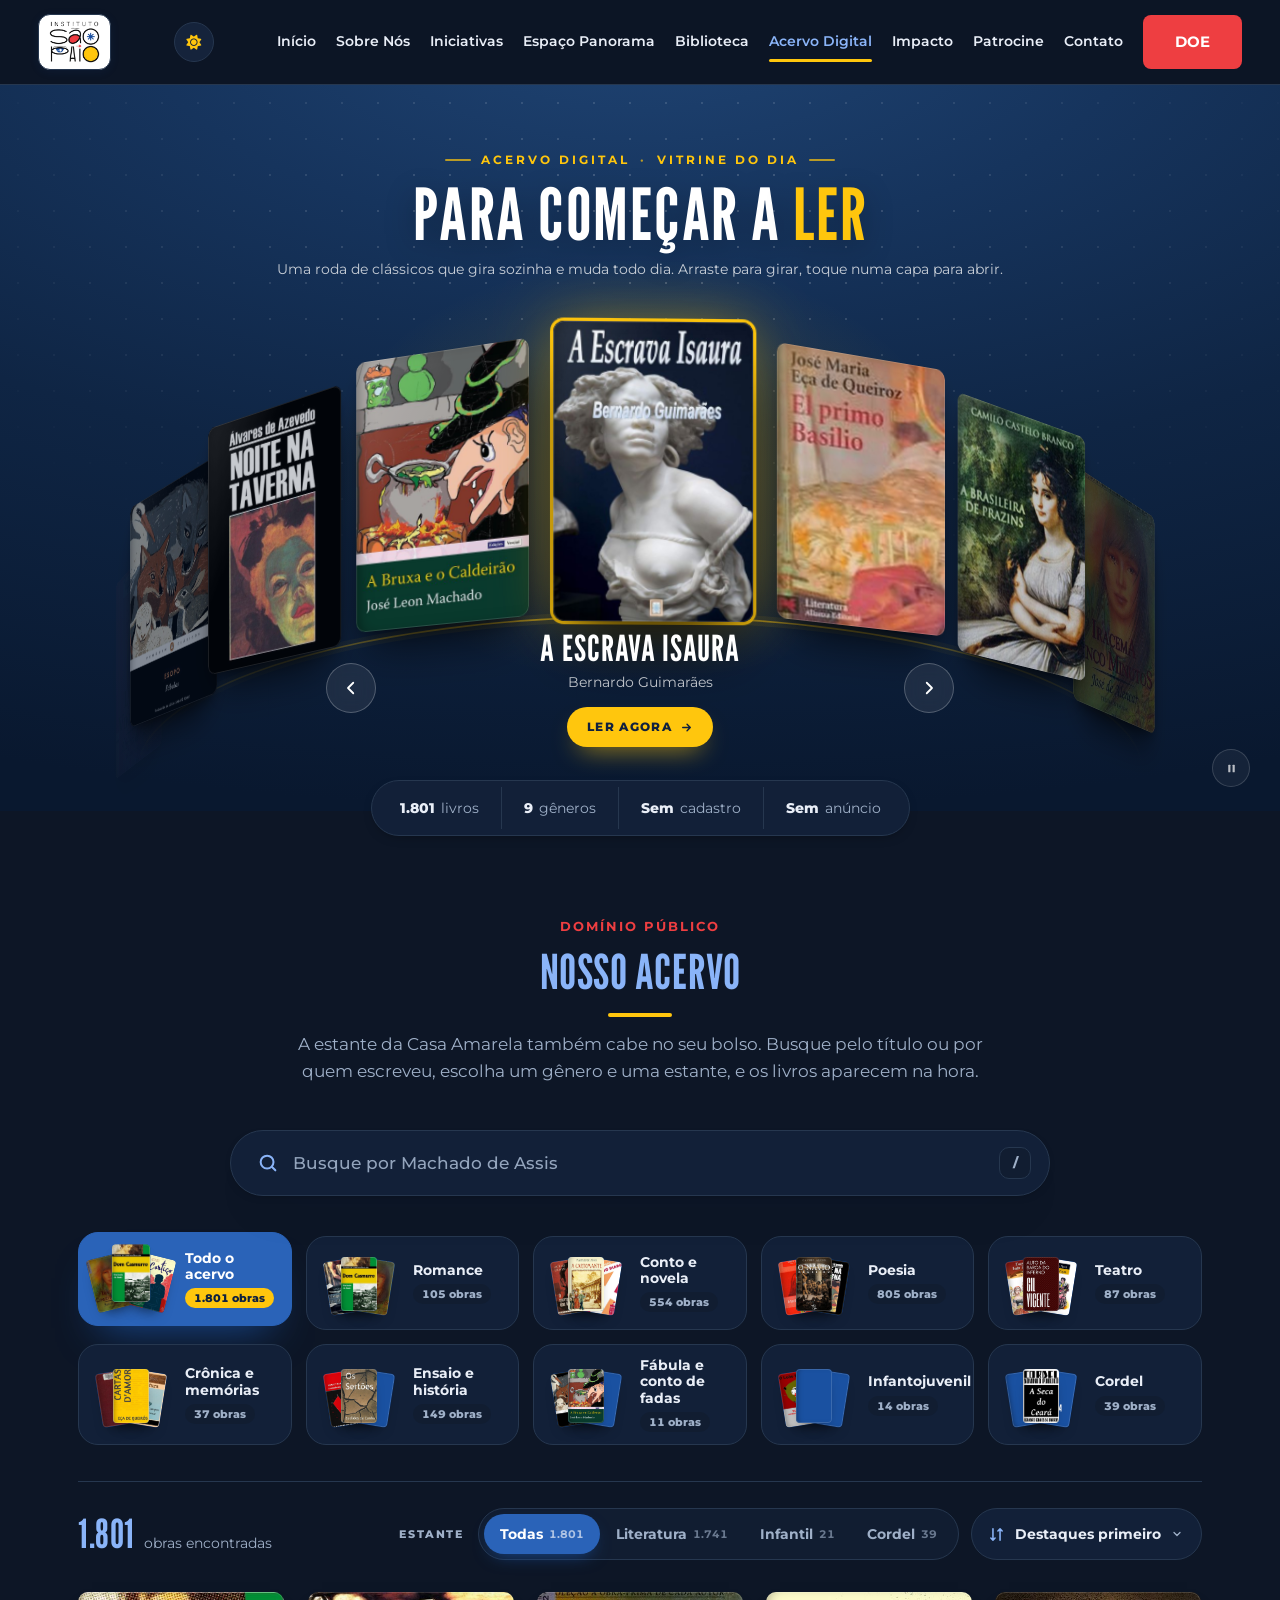
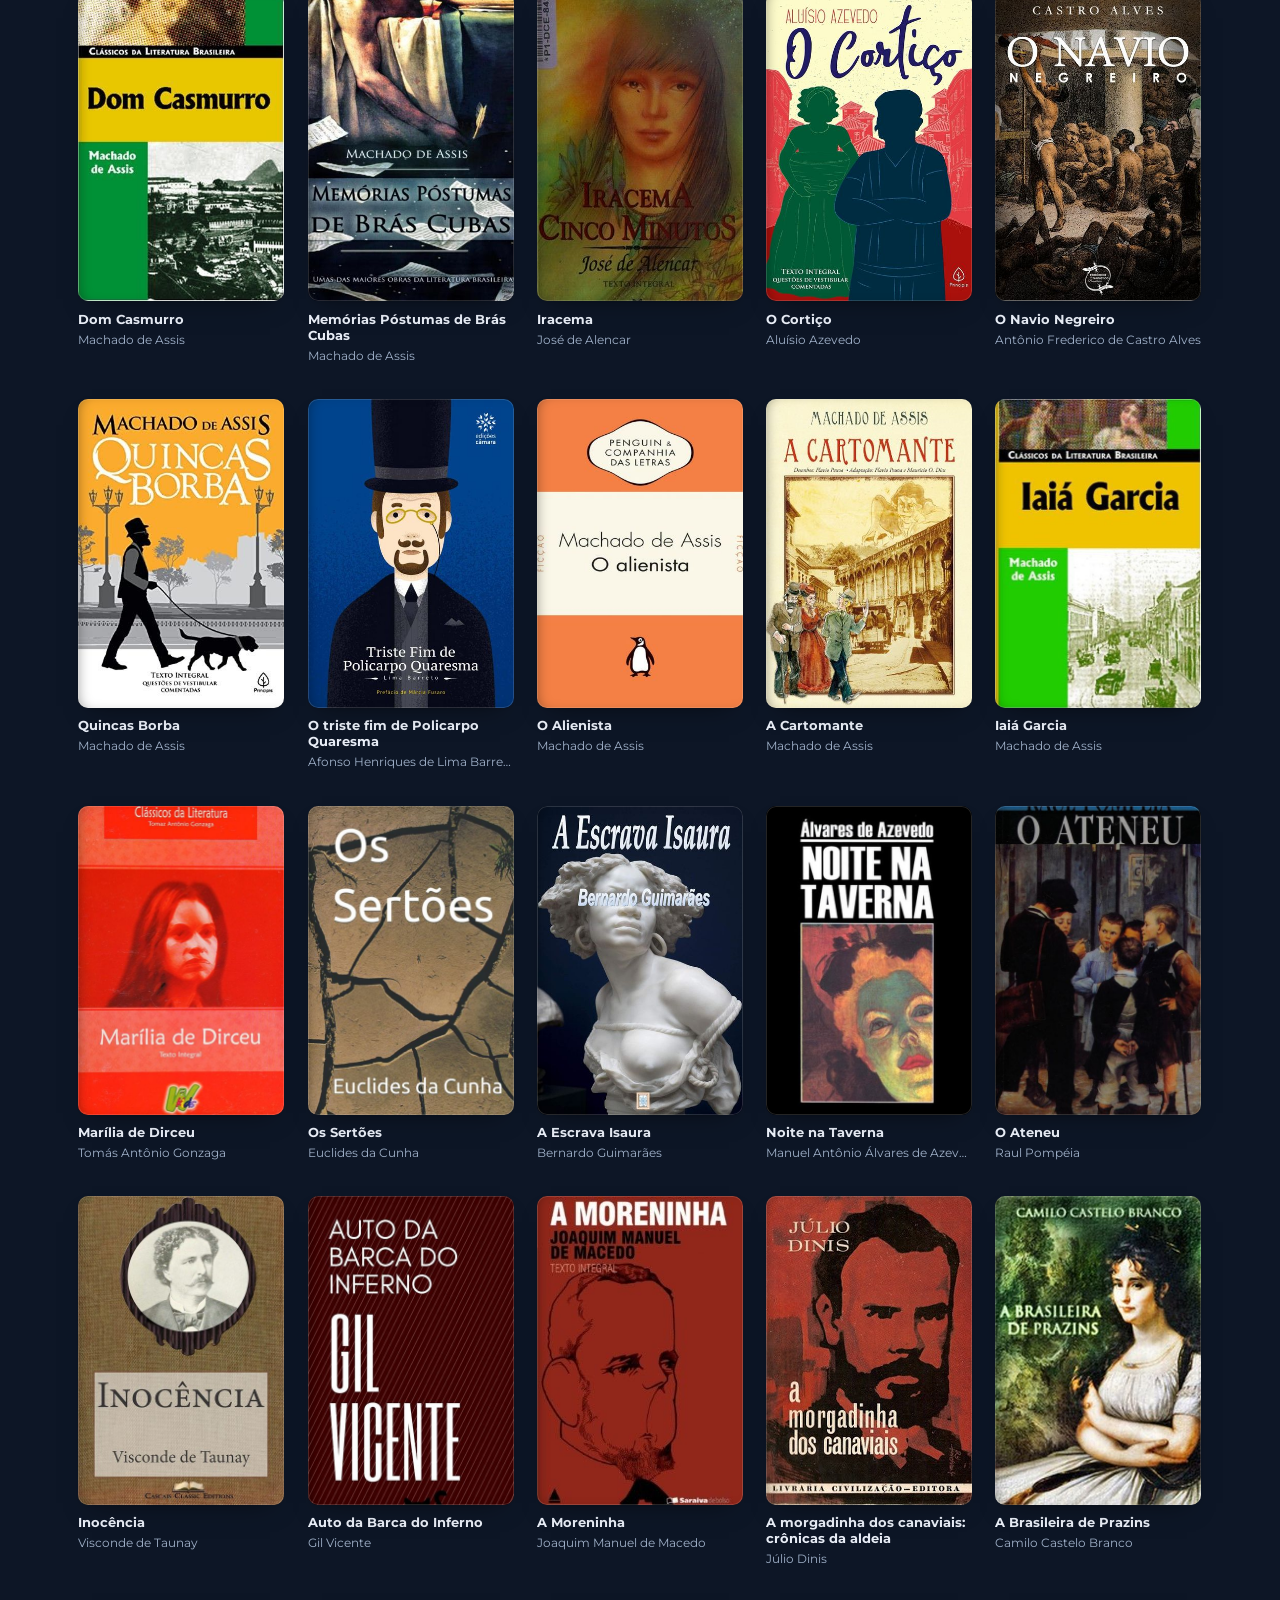
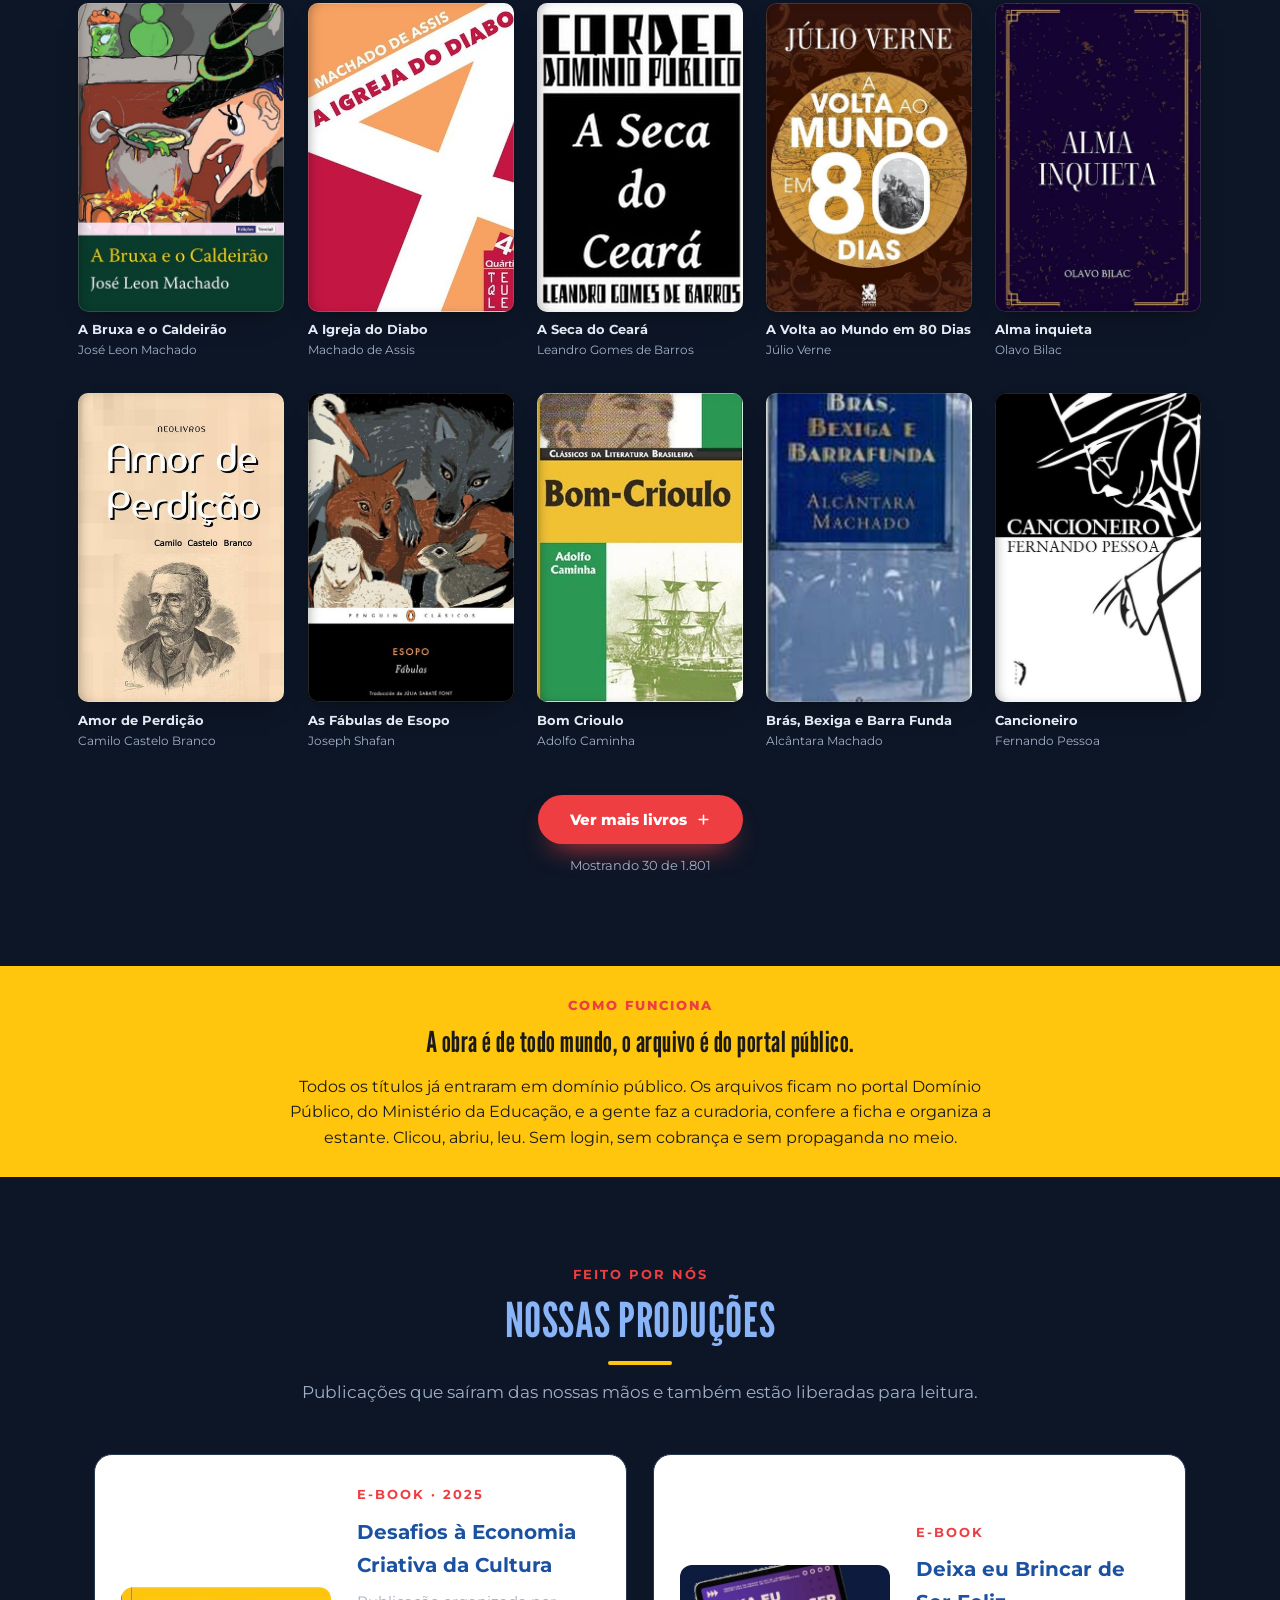
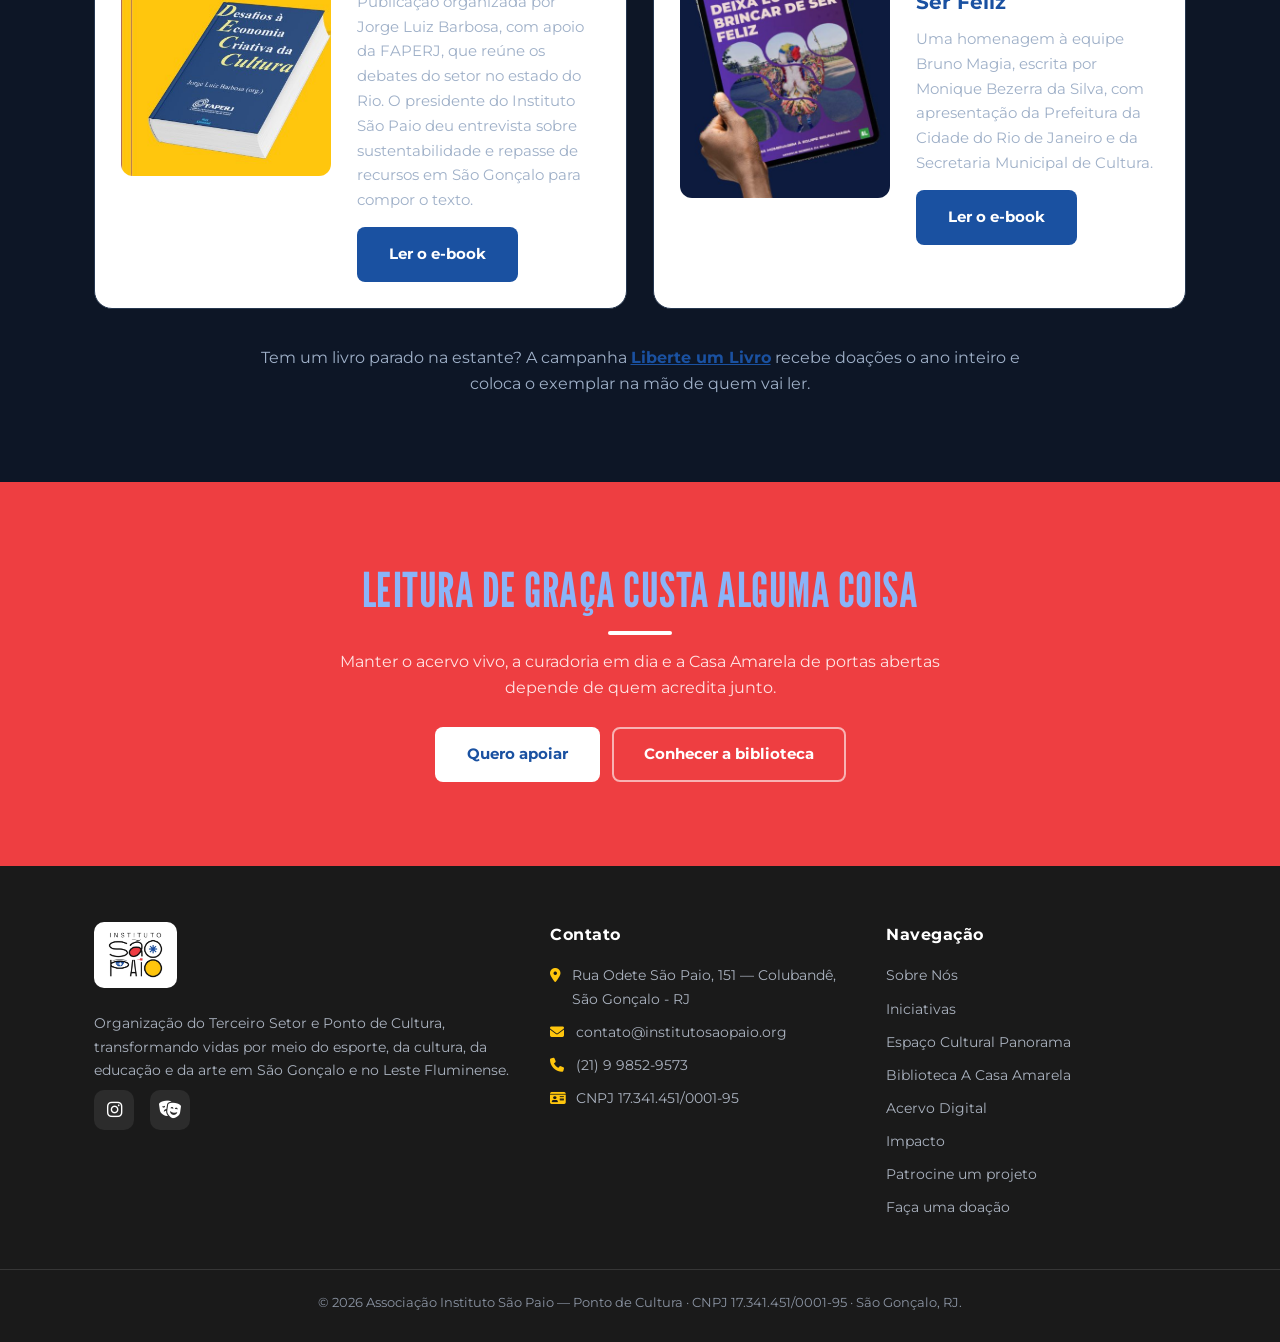
==== commit 4d7e8c32: "Inclui a Formação de Mediadoras de Aprendizagem nos cursos da página de iniciativas Novo curso em "N" ====
--- a/acervo.html
+++ b/acervo.html
@@ -16,7 +16,7 @@
         (function(){var t='claro';try{var d=new Date(),m=d.getHours()*60+d.getMinutes();if(m<360||m>1080)t='escuro';var e=localStorage.getItem('isp-tema');if((e==='claro'||e==='escuro')&&+localStorage.getItem('isp-tema-ate')>Date.now())t=e;}catch(x){}document.documentElement.setAttribute('data-tema',t);})();
     </script>
     <link rel="icon" type="image/png" href="img/Logo.png">
-    <link rel="stylesheet" href="style.css?v=20261105c">
+    <link rel="stylesheet" href="style.css?v=20261105d">
 </head>
 <body>
     <!-- ===== CABECALHO (igual em todas as paginas) ===== -->
--- a/style.css
+++ b/style.css
@@ -2633,6 +2633,26 @@
 .ini .ini-turma--inv .ini-disco { order: 2; justify-self: end; }
 .ini .ini-turma h3 { font-size: 52px; margin-bottom: 16px; }
 .ini .ini-turma p { max-width: 44ch; margin-bottom: 24px; }
+/* curso com mais informação (Formação de Mediadoras): ficha, lista de módulos que abre e fecha, disco alinhado ao topo */
+.ini .ini-turma--longa { align-items: start; }
+.ini .ini-turma .ini-ficha { margin: 0 0 16px; max-width: 560px; }
+.ini .ini-turma .ini-ficha div { grid-template-columns: 128px minmax(0, 1fr); gap: 16px; padding: 12px 0; border-top: 1px solid var(--ini-fio); font-size: 16px; line-height: 1.5; }
+.ini .ini-turma .ini-ficha dt { color: var(--ini-titulo); }
+.ini .ini-turma .ini-ficha dd { color: var(--texto); }
+.ini .ini-modulos { max-width: 560px; margin-bottom: 24px; }
+.ini .ini-modulos summary {
+    display: inline-flex; align-items: center; gap: 8px; min-height: 44px; list-style: none; cursor: pointer;
+    font: 700 16px/1.3 var(--corpo); color: var(--ini-link);
+    text-decoration: underline; text-underline-offset: 4px; text-decoration-thickness: 2px;
+}
+.ini .ini-modulos summary::-webkit-details-marker { display: none; }
+.ini .ini-modulos summary:hover { color: var(--ini-link-hover); }
+.ini .ini-modulos summary i { font-size: 13px; transition: transform .2s; }
+.ini .ini-modulos[open] summary i { transform: rotate(180deg); }
+.ini .ini-modulos ol { counter-reset: modulo; margin-top: 4px; }
+.ini .ini-modulos li { counter-increment: modulo; display: grid; grid-template-columns: 28px minmax(0, 1fr) auto; gap: 0 12px; padding: 10px 0; border-top: 1px solid var(--ini-fio); font-size: 16px; line-height: 1.45; }
+.ini .ini-modulos li::before { content: counter(modulo) "."; font-weight: 800; color: var(--ini-titulo); }
+.ini .ini-mod-h { font-weight: 700; color: var(--texto-suave); white-space: nowrap; }
 .ini .ini-disco { --d: 400px; position: relative; width: var(--d); height: var(--d); margin: 0 24px 24px 0; }
 .ini .ini-disco img { position: relative; z-index: 1; width: var(--d); height: var(--d); border-radius: 50%; object-fit: cover; max-width: none; }
 .ini .ini-anel {
@@ -2840,6 +2860,7 @@
     .ini .ini-rob .ini-lead { font-size: 19px; }
     .ini .ini-rob p { font-size: 17px; }
     .ini .ini-ficha div { grid-template-columns: minmax(0, 1fr); gap: 4px; }
+    .ini .ini-turma .ini-ficha div { grid-template-columns: minmax(0, 1fr); gap: 2px; }
     .ini .ini-rob-fotos { grid-template-columns: minmax(0, 1fr); }
     .ini .ini-cine-topo h2 { font-size: min(60px, 17cqi); }
     .ini .ini-desde { font-size: 28px; }
@@ -2883,6 +2904,7 @@
 
 @media (prefers-reduced-motion: reduce) {
     .ini .ini-cartao { transition: none; }
+    .ini .ini-modulos summary i { transition: none; }
 }
 
 /* ---- navegador sem container queries: o mesmo trecho responsivo, por largura da janela ---- */
@@ -2969,6 +2991,7 @@
         .ini .ini-rob .ini-lead { font-size: 19px; }
         .ini .ini-rob p { font-size: 17px; }
         .ini .ini-ficha div { grid-template-columns: minmax(0, 1fr); gap: 4px; }
+        .ini .ini-turma .ini-ficha div { grid-template-columns: minmax(0, 1fr); gap: 2px; }
         .ini .ini-rob-fotos { grid-template-columns: minmax(0, 1fr); }
         .ini .ini-cine-topo h2 { font-size: min(60px, 17vw); }
         .ini .ini-desde { font-size: 28px; }
